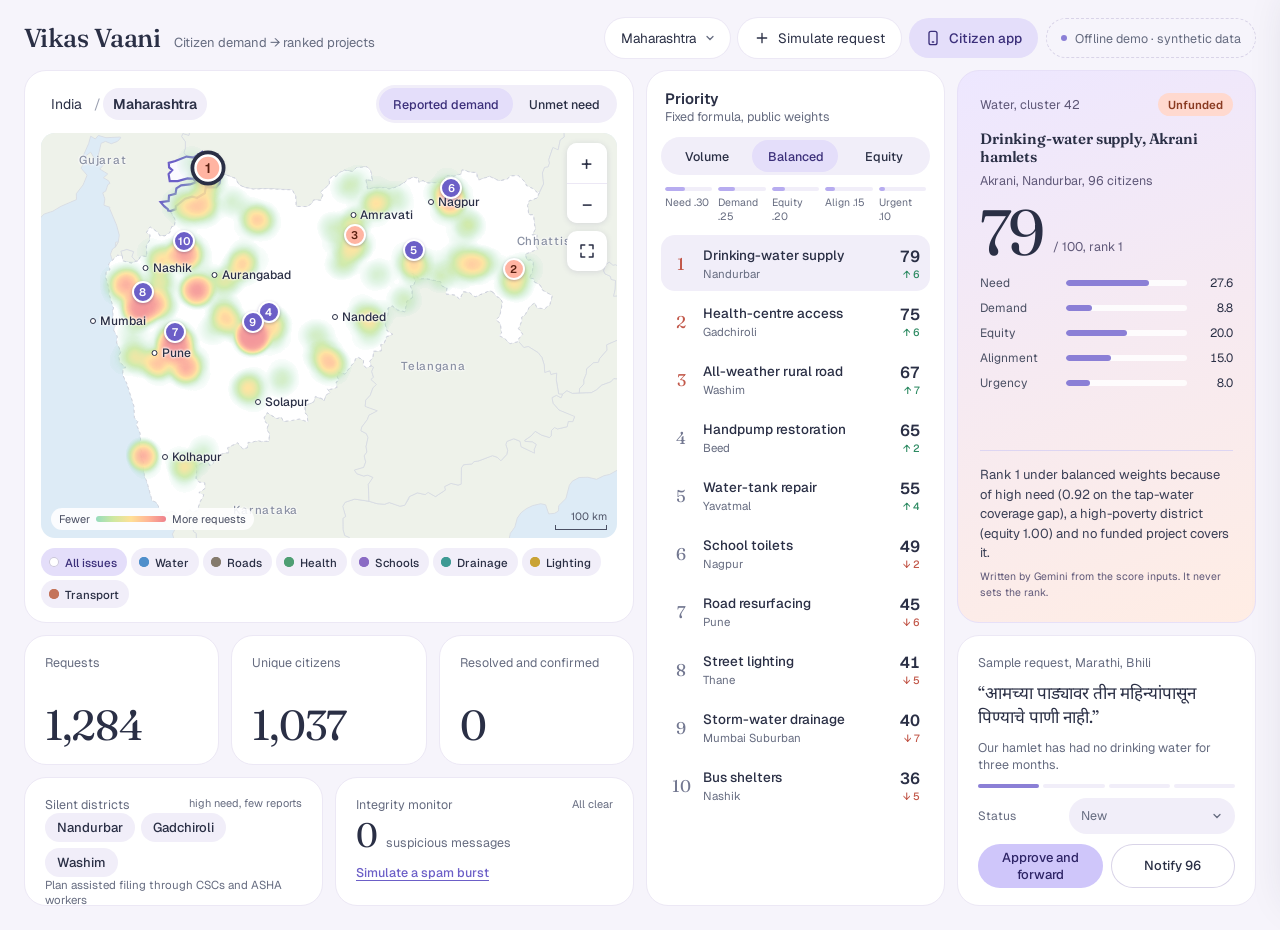
==== frontend/index.html @ caf50ae3 "Serve the dashboard from the API and wire it to live data FastAPI now serves frontend/index.html at " ====
<!doctype html>
<html lang="en">
<head>
<meta charset="utf-8">
<meta name="viewport" content="width=device-width, initial-scale=1, viewport-fit=cover">
<title>Vikas Vaani — prototype</title>
<link rel="preconnect" href="https://fonts.googleapis.com">
<link rel="preconnect" href="https://fonts.gstatic.com" crossorigin>
<link rel="stylesheet" href="https://fonts.googleapis.com/css2?family=Fraunces:opsz,wght@9..144,400;9..144,500;9..144,600&family=Geist:wght@400;500;600&family=Noto+Sans+Devanagari:wght@400;500;600&display=swap">
<style>
:root{
  --bg:#F6F4FB; --tile:#FFFFFF; --inset:#F1EEF9; --line:#ECE8F5; --text:#2A2F45; --muted:#666C80;
  --sel:#E4DEFA; --selText:#3B2F7A; --peri:#8B7FD6; --periDeep:#6C5FC7; --lilac:#CFC6FA;
  --coral:#C2584A; --peach:#FFB4A2; --peachBg:#FFE8DF; --rust:#8A3B22; --mint:#2E8B63;
  --sea:#DDEBF6; --land:#EEF2EA; --sans: Geist, "Noto Sans Devanagari", system-ui, sans-serif; --serif: Fraunces, "Noto Sans Devanagari", Georgia, serif;
  --ease: cubic-bezier(.2,.8,.2,1);
  box-sizing:border-box; padding-top:env(safe-area-inset-top,0px); padding-bottom:env(safe-area-inset-bottom,0px);
}
:root:not([data-theme="light"]){color-scheme:light}
*,*::before,*::after{box-sizing:inherit}
html{scroll-padding-top:env(safe-area-inset-top,0px)}
body{margin:0;background:var(--bg);color:var(--text);font-family:var(--sans);font-size:14px;-webkit-font-smoothing:antialiased}
button,select,input{font:inherit;color:inherit}
button{cursor:pointer}
:focus-visible{outline:2px solid var(--periDeep);outline-offset:2px}
.sr{position:absolute;width:1px;height:1px;overflow:hidden;clip-path:inset(50%);white-space:nowrap}

/* header */
header.top{display:flex;align-items:center;justify-content:space-between;gap:16px;padding:18px 24px 12px;flex-wrap:wrap}
.brand{display:flex;align-items:baseline;gap:14px}
.brand h1{margin:0;font-family:var(--serif);font-weight:500;font-size:26px;letter-spacing:-.02em}
.brand p{margin:0;color:var(--muted);font-size:13px}
.hactions{display:flex;align-items:center;gap:8px;flex-wrap:wrap}
.pill{height:40px;border:0;border-radius:999px;background:var(--tile);padding:0 16px;font-size:13.5px;display:inline-flex;align-items:center;gap:8px;box-shadow:0 0 0 1px var(--line);transition:background .2s,transform .15s}
.pill:hover{background:var(--inset)}
.pill:active{transform:scale(.97)}
.pill.primary{background:var(--sel);color:var(--selText);box-shadow:none;font-weight:500}
.pill.primary:hover{background:var(--lilac)}
.badge{height:40px;display:inline-flex;align-items:center;gap:8px;padding:0 14px;border-radius:999px;border:1px dashed #D9D4E8;color:var(--muted);font-size:12.5px}
.dot{width:6px;height:6px;border-radius:999px;background:var(--peri)}
.count{min-width:18px;height:18px;border-radius:999px;background:var(--coral);color:#fff;font-size:11px;font-weight:600;display:none;align-items:center;justify-content:center;padding:0 5px}
.count.show{display:inline-flex;animation:pop .4s var(--ease)}
select.pill{appearance:none;padding-right:34px;background-image:url("data:image/svg+xml,%3Csvg xmlns='http://www.w3.org/2000/svg' width='12' height='12' viewBox='0 0 24 24' fill='none' stroke='%23666C80' stroke-width='2.5' stroke-linecap='round'%3E%3Cpath d='m6 9 6 6 6-6'/%3E%3C/svg%3E");background-repeat:no-repeat;background-position:right 14px center}

/* grid */
main.grid{display:grid;grid-template-columns:repeat(12,minmax(0,1fr));grid-template-rows:repeat(6,minmax(118px,1fr));gap:12px;padding:0 24px 24px;height:calc(100vh - 72px);min-height:860px}
.tile{background:var(--tile);border-radius:22px;border:1px solid var(--line);padding:18px 20px;display:flex;flex-direction:column;min-width:0;min-height:0;position:relative}
.tile h2{margin:0;font-size:15px;font-weight:600}
.sub{font-size:12.5px;color:var(--muted)}
.t-map{grid-column:1/span 6;grid-row:1/span 4;padding:14px 16px;gap:10px}
.t-rank{grid-column:7/span 3;grid-row:1/span 6;gap:12px;padding:18px 14px}
.t-score{grid-column:10/span 3;grid-row:1/span 4;background:linear-gradient(160deg,#EDE7FF 0%,#FFEDE4 100%);border-color:#E7E0F8;gap:14px;padding:22px}
.t-k1{grid-column:1/span 2;grid-row:5}.t-k2{grid-column:3/span 2;grid-row:5}.t-k3{grid-column:5/span 2;grid-row:5}
.t-silent{grid-column:1/span 3;grid-row:6;justify-content:space-between}
.t-spam{grid-column:4/span 3;grid-row:6;justify-content:space-between;transition:background .5s,border-color .5s}
.t-act{grid-column:10/span 3;grid-row:5/span 2;gap:10px}
.kpi{justify-content:space-between}
.num{font-family:var(--serif);font-size:42px;font-weight:400;letter-spacing:-.02em;line-height:1;font-variant-numeric:tabular-nums}
.bump{animation:bump .6s var(--ease)}
@keyframes bump{0%{transform:none}30%{transform:translateY(-3px);color:var(--periDeep)}100%{transform:none}}

/* segmented */
.seg{display:flex;padding:3px;background:var(--inset);border-radius:999px;gap:2px;position:relative}
.seg button{position:relative;z-index:1;height:32px;padding:0 14px;border:0;border-radius:999px;background:transparent;font-size:12.5px;font-weight:500;color:var(--text);transition:color .25s;flex:1;white-space:nowrap}
.seg button[aria-pressed="true"]{color:var(--selText)}
.seg .thumb{position:absolute;top:3px;bottom:3px;border-radius:999px;background:var(--sel);transition:left .35s var(--ease),width .35s var(--ease);z-index:0}

/* map */
.mhead{display:flex;align-items:center;justify-content:space-between;gap:10px;flex-wrap:wrap}
.crumbs{display:flex;align-items:center;gap:2px}
.crumbs button{height:32px;border:0;border-radius:999px;background:transparent;padding:0 10px;font-size:14px}
.crumbs button[aria-current="page"]{background:var(--inset);font-weight:600}
.crumbs span{color:#9A9FB0}
.map{position:relative;flex:1;min-height:0;border-radius:14px;overflow:hidden;background:var(--sea);touch-action:none;cursor:grab}
.map.dragging{cursor:grabbing}
#svg{position:absolute;inset:0;width:100%;height:100%}
.map canvas{position:absolute;inset:0;width:100%;height:100%;pointer-events:none;transition:opacity .25s}
.base{transition:opacity .45s var(--ease)}
.st{fill:var(--land);stroke:#D6DAE3;stroke-width:.7}
.st.mh{fill:#fff;stroke:var(--periDeep);stroke-width:1.6;cursor:pointer}
.st.mh:hover{fill:#F4F1FE}
.nb{fill:var(--land);stroke:#D6DAE3;stroke-width:.8}
.dt{fill:#fff;stroke:#C9CDD8;stroke-width:.8;stroke-dasharray:3 3;cursor:pointer;transition:fill .2s}
.dt:hover{fill:#F4F1FE}
.dt.on{stroke:var(--periDeep);stroke-width:2.2;stroke-dasharray:none;fill:#FBFAFF}
.lbl{position:absolute;transform:translate(-50%,-50%);pointer-events:none;white-space:nowrap;font-size:12px;font-weight:500;color:var(--text);text-shadow:0 0 3px #fff,0 0 3px #fff,0 0 2px #fff;display:flex;align-items:center;gap:4px;transition:opacity .25s}
.lbl.city::before{content:"";width:6px;height:6px;border-radius:999px;background:#fff;border:1.5px solid var(--text)}
.lbl.state{color:#8A91A3;letter-spacing:.06em;font-size:11.5px}
.lbl.sea{color:#6E93B8;font-style:italic}
.lbl.big{font-weight:600;font-size:14px}
.lbl.dist{color:#7A8094;font-size:11px}
.pin{position:absolute;width:22px;height:22px;margin:-11px 0 0 -11px;border-radius:999px;border:2px solid #fff;background:var(--periDeep);color:#fff;font-size:11px;font-weight:600;padding:0;box-shadow:0 1px 3px rgba(60,50,110,.35);transition:transform .25s var(--ease),box-shadow .25s,background .3s}
.pin.top{background:var(--peach);color:#5A1F10}
.pin.on{transform:scale(1.25);box-shadow:0 0 0 3px var(--text),0 2px 6px rgba(60,50,110,.35)}
.pin:hover{transform:scale(1.15)}
.ctrls{position:absolute;right:10px;top:10px;display:flex;flex-direction:column;gap:8px;z-index:3}
.ctrls .grp{display:flex;flex-direction:column;background:#fff;border-radius:10px;box-shadow:0 1px 6px rgba(60,50,110,.14);overflow:hidden}
.ctrls button{width:40px;height:40px;border:0;background:#fff;display:flex;align-items:center;justify-content:center;font-size:20px;color:var(--text);transition:background .15s}
.ctrls button:hover{background:var(--inset)}
.ctrls .grp button+button{border-top:1px solid var(--line)}
.ctrls .solo{border-radius:10px;box-shadow:0 1px 6px rgba(60,50,110,.14)}
.scale{position:absolute;right:10px;bottom:8px;display:flex;flex-direction:column;align-items:flex-end;gap:2px;font-size:10.5px;color:#4A4F63;pointer-events:none}
.scale i{display:block;height:5px;border:1.5px solid #4A4F63;border-top:0;transition:width .2s}
.legend{position:absolute;left:10px;bottom:8px;display:flex;align-items:center;gap:6px;background:rgba(255,255,255,.88);padding:4px 8px;border-radius:999px;font-size:11px;color:#4A4F63;pointer-events:none}
.legend b{display:block;width:70px;height:6px;border-radius:999px;background:linear-gradient(90deg,#96DCBE,#CEE8A0,#FFE096,#FFB496,#EE808C)}
.tip{position:absolute;pointer-events:none;background:#fff;border-radius:10px;padding:8px 10px;font-size:12px;box-shadow:0 4px 16px rgba(60,50,110,.16);opacity:0;transform:translateY(4px);transition:opacity .15s,transform .15s;z-index:4;max-width:220px}
.tip.show{opacity:1;transform:none}
.tip strong{display:block;font-size:13px}
.ripple{position:absolute;width:16px;height:16px;margin:-8px 0 0 -8px;border-radius:999px;border:2px solid var(--periDeep);pointer-events:none;animation:ripple 1.6s var(--ease) forwards;z-index:2}
@keyframes ripple{0%{transform:scale(.4);opacity:1}100%{transform:scale(5);opacity:0}}
.chips{display:flex;flex-wrap:wrap;gap:4px}
.chip{height:28px;padding:0 10px 0 8px;border:0;border-radius:999px;background:var(--inset);font-size:11.5px;font-weight:500;display:inline-flex;align-items:center;gap:6px;transition:background .2s,color .2s}
.chip i{width:10px;height:10px;border-radius:999px}
.chip[aria-pressed="true"]{background:var(--sel);color:var(--selText)}

/* ranking */
.weights{display:grid;grid-template-columns:repeat(5,minmax(0,1fr));gap:6px;padding:0 4px}
.weights div{display:flex;flex-direction:column;gap:4px;font-size:10.5px;color:var(--muted)}
.weights span{height:4px;border-radius:999px;background:var(--inset);overflow:hidden}
.weights span b{display:block;height:100%;background:#B7ACF0;border-radius:999px;transition:width .5s var(--ease)}
.rlist{display:flex;flex-direction:column;gap:2px;overflow:auto;margin:0 -2px;padding:0 2px;flex:1;min-height:0}
.row{width:100%;min-height:56px;display:flex;align-items:center;gap:12px;padding:8px 10px;border:0;border-radius:14px;background:transparent;text-align:left;transition:background .2s;will-change:transform}
.row:hover{background:#FAF9FE}
.row[aria-pressed="true"]{background:var(--inset)}
.row .rk{width:20px;flex-shrink:0;text-align:center;font-family:var(--serif);font-size:17px;color:#737891;transition:color .3s}
.row .rk.top{color:var(--coral)}
.row .mid{flex:1;min-width:0;display:flex;flex-direction:column;gap:2px}
.row .t{font-size:13.5px;font-weight:500;white-space:nowrap;overflow:hidden;text-overflow:ellipsis}
.row .d{font-size:11.5px;color:var(--muted)}
.row .d em{font-style:normal;color:var(--coral);font-weight:600}
.row .sc{display:flex;flex-direction:column;align-items:flex-end;flex-shrink:0}
.row .sc b{font-size:16px;font-weight:600;font-variant-numeric:tabular-nums}
.row .sc small{font-size:10.5px;font-weight:500;color:var(--muted)}
.row .sc small.up{color:var(--mint)} .row .sc small.down{color:var(--coral)}
.row.flash{animation:flash 1.2s var(--ease)}
@keyframes flash{0%,100%{background:transparent}25%{background:var(--peachBg)}}

/* score */
.stag{font-size:11.5px;font-weight:600;padding:4px 10px;border-radius:999px;transition:background .3s,color .3s}
.stitle{margin:0;font-family:var(--serif);font-size:23px;font-weight:500;line-height:1.2;letter-spacing:-.01em}
.big{font-family:var(--serif);font-size:64px;font-weight:400;line-height:.9;letter-spacing:-.03em;font-variant-numeric:tabular-nums}
.bars{display:flex;flex-direction:column;gap:9px}
.bar{display:grid;grid-template-columns:76px minmax(0,1fr) 36px;gap:10px;align-items:center;font-size:12px}
.bar span{color:#4A4F63}
.bar i{height:6px;border-radius:999px;background:rgba(255,255,255,.85);overflow:hidden;display:block}
.bar i b{display:block;height:100%;background:var(--peri);border-radius:999px;width:0;transition:width .6s var(--ease)}
.bar[hidden]{display:none}
.bar.pen span,.bar.pen em{color:#B5503E}
.bar em{font-style:normal;text-align:right;font-variant-numeric:tabular-nums}
.why{margin-top:auto;border-top:1px solid #DDD5F2;padding-top:14px;display:flex;flex-direction:column;gap:6px;font-size:13px;line-height:1.5;color:#3A3F55}
.why small{font-size:10.5px;color:#5F5878}
.fade{animation:fade .35s var(--ease)}
@keyframes fade{from{opacity:.2;transform:translateY(4px)}to{opacity:1;transform:none}}

/* actions */
.quote{font-family:var(--serif);font-size:17px;line-height:1.4}
.btn{height:44px;border:0;border-radius:999px;font-size:13px;font-weight:500;padding:0 14px;flex:1;display:inline-flex;align-items:center;justify-content:center;gap:6px;transition:background .2s,transform .12s}
.btn:active{transform:scale(.97)}
.btn.main{background:var(--lilac);color:#2E2466}
.btn.main:hover{background:#C2B7F7}
.btn.main[disabled]{background:#E7F3EC;color:var(--mint);cursor:default}
.btn.ghost{background:#fff;box-shadow:inset 0 0 0 1px #D9D4E8}
.btn.ghost:hover{background:var(--inset)}
.row2{display:flex;gap:8px}
.statusrow{display:flex;align-items:center;justify-content:space-between;font-size:12px;color:var(--muted);gap:8px}
.statusrow select{height:36px;border:0;border-radius:999px;background:var(--inset);padding:0 32px 0 12px;font-size:12.5px;appearance:none;background-image:url("data:image/svg+xml,%3Csvg xmlns='http://www.w3.org/2000/svg' width='12' height='12' viewBox='0 0 24 24' fill='none' stroke='%23666C80' stroke-width='2.5' stroke-linecap='round'%3E%3Cpath d='m6 9 6 6 6-6'/%3E%3C/svg%3E");background-repeat:no-repeat;background-position:right 12px center}
.steps{display:flex;gap:4px}
.steps i{flex:1;height:4px;border-radius:999px;background:var(--inset);transition:background .4s}
.steps i.on{background:var(--peri)}

/* silent + spam */
.schips{display:flex;flex-wrap:wrap;gap:6px}
.schips button{border:0;font-size:13px;font-weight:500;padding:6px 12px;border-radius:999px;background:var(--inset);transition:background .2s}
.schips button:hover{background:var(--sel)}
.t-spam.alert{background:var(--peachBg);border-color:#F7D3C6}
.t-spam.alert .sub,.t-spam.alert .spamtxt{color:var(--rust)}
.t-spam .snum{font-family:var(--serif);font-size:34px;line-height:1;font-variant-numeric:tabular-nums}
.t-spam .srow{display:flex;align-items:baseline;gap:8px}
.t-spam.shake{animation:shake .5s}
@keyframes shake{20%{transform:translateX(-4px)}40%{transform:translateX(4px)}60%{transform:translateX(-3px)}80%{transform:translateX(2px)}}
.linkbtn{border:0;background:transparent;padding:6px 0;font-size:12.5px;font-weight:500;color:var(--periDeep);text-decoration:underline;text-underline-offset:3px;align-self:flex-start}
.t-spam.alert .linkbtn{color:var(--rust)}
.meter{height:4px;border-radius:999px;background:var(--inset);overflow:hidden}
.meter b{display:block;height:100%;width:0;background:var(--peach);transition:width .1s linear}

/* toasts */
.toasts{position:fixed;left:24px;bottom:calc(24px + env(safe-area-inset-bottom,0px));display:flex;flex-direction:column;gap:8px;z-index:60;pointer-events:none}
.toast{background:var(--text);color:#fff;border-radius:14px;padding:12px 16px;font-size:13px;max-width:360px;box-shadow:0 8px 24px rgba(42,47,69,.25);display:flex;gap:10px;align-items:flex-start;animation:tin .4s var(--ease)}
.toast.out{animation:tout .3s var(--ease) forwards}
.toast i{width:8px;height:8px;border-radius:999px;margin-top:5px;flex-shrink:0;background:var(--peach)}
@keyframes tin{from{opacity:0;transform:translateY(12px) scale(.98)}to{opacity:1;transform:none}}
@keyframes tout{to{opacity:0;transform:translateY(8px)}}
@keyframes pop{0%{transform:scale(.4)}70%{transform:scale(1.15)}100%{transform:scale(1)}}

/* phone drawer */
.scrim{display:none}
.drawer{position:fixed;top:0;right:0;height:100%;width:430px;max-width:100%;background:var(--bg);box-shadow:-10px 0 40px rgba(42,47,69,.15);transform:translateX(105%);transition:transform .45s var(--ease);z-index:50;display:flex;flex-direction:column;padding:calc(14px + env(safe-area-inset-top,0px)) 20px calc(14px + env(safe-area-inset-bottom,0px))}
.drawer.open{transform:none}
.dhead{display:flex;align-items:center;justify-content:space-between;margin-bottom:12px}
.dhead span{font-size:12.5px;color:var(--muted)}
.close{width:40px;height:40px;border:0;border-radius:999px;background:#fff;box-shadow:0 0 0 1px var(--line);font-size:18px}
.phone{flex:1;min-height:0;border-radius:36px;background:#EFEDE8;border:8px solid #2A2F45;display:flex;flex-direction:column;overflow:hidden;background:var(--bg)}
.phead{height:64px;flex-shrink:0;display:flex;align-items:center;gap:10px;padding:0 14px;background:#fff;border-bottom:1px solid var(--line)}
.avatar{width:38px;height:38px;border-radius:999px;background:var(--sel);color:var(--selText);font-family:var(--serif);font-weight:500;display:flex;align-items:center;justify-content:center}
.phead strong{display:block;font-family:var(--serif);font-weight:500;font-size:17px}
.phead small{font-size:11.5px;color:var(--muted)}
.msgs{flex:1;overflow-y:auto;padding:14px 12px;display:flex;flex-direction:column;gap:10px;scroll-behavior:smooth}
.m{max-width:82%;padding:10px 13px;font-size:14px;line-height:1.5;border-radius:18px;animation:min .35s var(--ease)}
.m.bot{align-self:flex-start;background:#fff;border-bottom-left-radius:6px}
.m.me{align-self:flex-end;background:var(--periDeep);color:#fff;border-bottom-right-radius:6px}
.m.sys{align-self:center;background:transparent;color:var(--muted);font-size:11.5px;text-align:center;max-width:92%;padding:2px 8px}
.m small{display:block;font-size:12px;color:var(--muted);margin-top:4px}
.m.me small{color:#E4DEFA}
.m .kv{display:flex;align-items:center;justify-content:space-between;gap:10px;margin-bottom:6px;font-size:12.5px;font-weight:600}
.m .kv span{font-size:11.5px;padding:2px 8px;border-radius:999px;background:var(--inset);font-weight:600}
.m .hl{font-family:var(--serif);font-size:17px;line-height:1.35}
@keyframes min{from{opacity:0;transform:translateY(8px) scale(.98)}to{opacity:1;transform:none}}
.voice{display:flex;align-items:center;gap:10px;min-width:210px}
.voice .play{width:30px;height:30px;border-radius:999px;background:#fff;display:flex;align-items:center;justify-content:center;flex-shrink:0}
.wave{display:flex;align-items:center;gap:3px;height:24px;flex:1}
.wave i{width:3px;border-radius:2px;background:#fff;transform-origin:center;animation:grow .5s var(--ease) backwards}
@keyframes grow{from{transform:scaleY(.1)}}
.loc{padding:6px;width:230px}
.loc .mapmini{height:76px;border-radius:13px;background:var(--sea);position:relative;overflow:hidden}
.loc .mapmini::before{content:"";position:absolute;left:0;right:0;top:34px;height:5px;background:#fff}
.loc .mapmini::after{content:"";position:absolute;top:0;bottom:0;left:96px;width:5px;background:#fff}
.loc svg{position:absolute;left:104px;top:12px;z-index:1;animation:drop .5s var(--ease)}
@keyframes drop{from{transform:translateY(-14px);opacity:0}}
.loc p{margin:6px 6px 2px;font-size:12.5px;font-weight:500}
.typing{align-self:flex-start;background:#fff;border-radius:18px;border-bottom-left-radius:6px;padding:12px 14px;display:flex;gap:4px}
.typing i{width:6px;height:6px;border-radius:999px;background:#B7ACF0;animation:tdot 1s infinite}
.typing i:nth-child(2){animation-delay:.15s}.typing i:nth-child(3){animation-delay:.3s}
@keyframes tdot{0%,60%,100%{transform:none;opacity:.5}30%{transform:translateY(-4px);opacity:1}}
.qr{display:flex;flex-wrap:wrap;gap:6px;margin-top:8px}
.qr button{height:36px;border:0;border-radius:999px;background:var(--sel);color:var(--selText);font-size:13px;font-weight:500;padding:0 14px}
.qr button:hover{background:var(--lilac)}
.qr button[disabled]{opacity:.45;cursor:default}
.pfoot{flex-shrink:0;display:flex;align-items:center;gap:8px;padding:10px 10px 12px;background:var(--bg)}
.pfoot input{flex:1;min-width:0;height:48px;border:0;border-radius:999px;padding:0 18px;background:#fff;box-shadow:0 0 0 1px var(--line);font-size:14px}
.round{width:48px;height:48px;border-radius:999px;border:0;flex-shrink:0;display:flex;align-items:center;justify-content:center;transition:background .2s,transform .15s}
.round:active{transform:scale(.94)}
.mic{background:var(--periDeep);position:relative}
.mic.rec{background:var(--coral)}
.mic.rec::after{content:"";position:absolute;inset:-6px;border-radius:999px;border:2px solid var(--coral);animation:pulse 1.2s infinite}
@keyframes pulse{0%{transform:scale(.9);opacity:1}100%{transform:scale(1.35);opacity:0}}
.recbar{flex:1;height:48px;border-radius:999px;background:#fff;box-shadow:0 0 0 1px var(--line);display:none;align-items:center;gap:10px;padding:0 16px;font-size:13.5px;color:var(--coral);font-variant-numeric:tabular-nums}
.recbar i{width:8px;height:8px;border-radius:999px;background:var(--coral);animation:blink 1s infinite}
@keyframes blink{50%{opacity:.2}}
.recording .recbar{display:flex}.recording #ptext{display:none}

/* responsive */
@media (max-width:1180px){
  main.grid{grid-template-columns:repeat(6,minmax(0,1fr));grid-template-rows:none;grid-auto-rows:minmax(130px,auto);height:auto;min-height:0}
  .t-map{grid-column:1/-1;grid-row:auto;height:560px}
  .t-rank{grid-column:1/span 3;grid-row:auto;height:720px}
  .t-score{grid-column:4/span 3;grid-row:auto}
  .t-act{grid-column:4/span 3;grid-row:auto}
  .t-k1,.t-k2,.t-k3{grid-column:auto/span 2;grid-row:auto}
  .t-silent,.t-spam{grid-column:auto/span 3;grid-row:auto}
}
@media (max-width:720px){
  header.top{padding:14px 14px 10px}
  main.grid{grid-template-columns:minmax(0,1fr);padding:0 14px 20px}
  .t-map,.t-rank,.t-score,.t-act,.t-k1,.t-k2,.t-k3,.t-silent,.t-spam{grid-column:1/-1}
  .t-map{height:480px}.t-rank{height:auto}
  .rlist{overflow:visible}
  .toasts{left:14px;right:14px}
}
@media (prefers-reduced-motion:reduce){*,*::before,*::after{animation-duration:.01ms!important;animation-iteration-count:1!important;transition-duration:.01ms!important;scroll-behavior:auto!important}}
</style>
</head>
<body>
<header class="top">
  <div class="brand"><h1>Vikas Vaani</h1><p>Citizen demand → ranked projects</p></div>
  <div class="hactions">
    <label class="sr" for="stateSel">State</label>
    <select id="stateSel" class="pill"><option>Maharashtra</option></select>
    <button class="pill" id="simReq" type="button"><svg width="16" height="16" viewBox="0 0 24 24" fill="none" stroke="currentColor" stroke-width="2" stroke-linecap="round" aria-hidden="true"><path d="M12 5v14M5 12h14"/></svg>Simulate request</button>
    <button class="pill primary" id="openPhone" type="button" aria-controls="drawer" aria-expanded="false"><svg width="16" height="16" viewBox="0 0 24 24" fill="none" stroke="currentColor" stroke-width="2" stroke-linecap="round" stroke-linejoin="round" aria-hidden="true"><rect x="6" y="2" width="12" height="20" rx="3"/><path d="M11 18h2"/></svg>Citizen app<span class="count" id="unread">1</span></button>
    <span class="badge" id="dataBadge"><span class="dot"></span>Synthetic demo data</span>
  </div>
</header>

<main class="grid">
  <section class="tile t-map" aria-label="Hotspot map">
    <div class="mhead">
      <nav class="crumbs" id="crumbs" aria-label="Map level"></nav>
      <div class="seg" id="layerSeg" role="group" aria-label="Map layer">
        <span class="thumb"></span>
        <button type="button" data-v="demand">Reported demand</button>
        <button type="button" data-v="need">Unmet need</button>
      </div>
    </div>
    <div class="map" id="map">
      <svg id="svg" aria-label="Map of India and Maharashtra districts" role="img"><g id="gv"><g id="gIndia" class="base"></g><g id="gMH" class="base"></g></g></svg>
      <canvas id="heat" aria-hidden="true"></canvas>
      <div id="labels" aria-hidden="true"></div>
      <div id="pins"></div>
      <div class="ctrls">
        <div class="grp"><button type="button" id="zin" aria-label="Zoom in">+</button><button type="button" id="zout" aria-label="Zoom out">−</button></div>
        <button type="button" class="solo" id="zfit" aria-label="Reset view"><svg width="18" height="18" viewBox="0 0 24 24" fill="none" stroke="currentColor" stroke-width="2" stroke-linecap="round" stroke-linejoin="round" aria-hidden="true"><path d="M4 9V4h5M20 9V4h-5M4 15v5h5M20 15v5h-5"/></svg></button>
      </div>
      <div class="legend"><span>Fewer</span><b></b><span>More requests</span></div>
      <div class="scale"><span id="scaleT">100 km</span><i id="scaleB"></i></div>
      <div class="tip" id="tip" role="status"></div>
    </div>
    <div class="chips" id="chips" role="group" aria-label="Filter by issue"></div>
  </section>

  <section class="tile t-rank" aria-label="Ranked projects">
    <div style="padding:0 4px"><h2>Priority</h2><div class="sub">Fixed formula, public weights</div></div>
    <div class="seg" id="presetSeg" role="group" aria-label="Weighting">
      <span class="thumb"></span>
      <button type="button" data-v="volume">Volume</button>
      <button type="button" data-v="balanced">Balanced</button>
      <button type="button" data-v="equity">Equity</button>
    </div>
    <div class="weights" id="weights"></div>
    <div class="rlist" id="rlist"></div>
  </section>

  <section class="tile t-score" aria-label="Project score" aria-live="polite">
    <div style="display:flex;align-items:center;justify-content:space-between"><span class="sub" id="sMeta" style="color:#5F5878"></span><span class="stag" id="sTag"></span></div>
    <div><h2 class="stitle" id="sTitle"></h2><div class="sub" id="sPlace" style="color:#5F5878;margin-top:6px"></div></div>
    <div style="display:flex;align-items:flex-end;gap:10px"><span class="big" id="sScore">0</span><span class="sub" id="sRank" style="color:#5F5878;padding-bottom:6px"></span></div>
    <div class="bars" id="sBars"></div>
    <div class="why"><div id="sWhy"></div><small>Written by Gemini from the score inputs. It never sets the rank.</small></div>
  </section>

  <div class="tile kpi t-k1"><span class="sub">Requests</span><span class="num" id="kReq">0</span></div>
  <div class="tile kpi t-k2"><span class="sub">Unique citizens</span><span class="num" id="kCit">0</span></div>
  <div class="tile kpi t-k3"><span class="sub">Resolved and confirmed</span><span class="num" id="kRes">0</span></div>

  <div class="tile t-silent">
    <div style="display:flex;justify-content:space-between;gap:8px"><span class="sub">Silent districts</span><span class="sub" style="font-size:11px">high need, few reports</span></div>
    <div class="schips" id="silent"></div>
    <span class="sub" style="font-size:11.5px">Plan assisted filing through CSCs and ASHA workers</span>
  </div>

  <div class="tile t-spam" id="spam" aria-live="polite">
    <div style="display:flex;justify-content:space-between;align-items:center;gap:8px"><span class="sub" id="spamHead">Integrity monitor</span><span class="sub" id="spamState" style="font-size:11px">All clear</span></div>
    <div class="srow"><span class="snum" id="spamNum">0</span><span class="spamtxt sub" id="spamUnit">suspicious messages</span></div>
    <div class="meter" id="spamMeter" hidden><b id="spamBar"></b></div>
    <button type="button" class="linkbtn" id="spamBtn">Simulate a spam burst</button>
  </div>

  <section class="tile t-act" aria-label="Sample request and actions">
    <span class="sub" id="aLang"></span>
    <div class="quote" id="aQuote"></div>
    <div class="sub" id="aEn" style="line-height:1.4"></div>
    <div style="margin-top:auto;display:flex;flex-direction:column;gap:10px">
      <div class="steps" id="aSteps" aria-hidden="true"><i></i><i></i><i></i><i></i></div>
      <div class="statusrow"><label for="aStatus">Status</label>
        <select id="aStatus"><option>New</option><option>Forwarded to district</option><option>In progress</option><option>Completed</option></select></div>
      <div class="row2">
        <button type="button" class="btn main" id="aApprove">Approve and forward</button>
        <button type="button" class="btn ghost" id="aNotify">Notify citizens</button>
      </div>
    </div>
  </section>
</main>

<div class="toasts" id="toasts" aria-live="polite"></div>

<div class="scrim" id="scrim"></div>
<aside class="drawer" id="drawer" aria-label="Citizen app preview" aria-hidden="true">
  <div class="dhead"><span>What the citizen sees on WhatsApp</span><button class="close" id="closePhone" type="button" aria-label="Close citizen app">✕</button></div>
  <div class="phone">
    <div class="phead"><div class="avatar">VV</div><div><strong>Vikas Vaani</strong><small>Civic requests, official service</small></div></div>
    <div class="msgs" id="msgs" aria-live="polite"></div>
    <div class="pfoot" id="pfoot">
      <label class="sr" for="ptext">Type a message</label>
      <input id="ptext" type="text" placeholder="Type, or tap the mic" autocomplete="off">
      <div class="recbar"><i></i><span id="recT">0:00</span><span style="color:var(--muted)">Recording… tap to send</span></div>
      <button class="round" id="psend" type="button" aria-label="Send message" style="background:#fff;box-shadow:0 0 0 1px var(--line);display:none"><svg width="20" height="20" viewBox="0 0 24 24" fill="none" stroke="#6C5FC7" stroke-width="2" stroke-linecap="round" stroke-linejoin="round" aria-hidden="true"><path d="M5 12h14M13 6l6 6-6 6"/></svg></button>
      <button class="round mic" id="pmic" type="button" aria-label="Record voice note"><svg width="22" height="22" viewBox="0 0 24 24" fill="none" stroke="#fff" stroke-width="2" stroke-linecap="round" stroke-linejoin="round" aria-hidden="true"><rect x="9" y="3" width="6" height="11" rx="3"/><path d="M5 11a7 7 0 0 0 14 0M12 18v3"/></svg></button>
    </div>
  </div>
</aside>

<script>
const MAP = {"W":646,"H":440,"prI":[68.10056835390152,37.076943727665736,0.927695147159459,13.724591448468255,136.55563920199918,12.0],"prM":[72.65447351104824,22.03027117353042,0.9465316033882966,64.18716969889792,72.66454937209201,14.0],"india":[{"n":"Mizoram","d":"M444.1 194.0L445.0 192.6L444.6 188.1L447.6 189.0L450.5 184.4L451.1 185.7L453.7 185.8L453.4 189.9L458.6 192.5L458.1 204.2L457.4 205.1L455.2 205.1L454.8 208.1L456.1 215.1L452.8 218.7L449.9 216.9L448.5 218.8L447.3 208.8L445.6 206.1L445.9 201.5L444.1 194.0Z"},{"n":"Tamil Nadu","d":"M240.1 362.7L243.6 360.2L244.3 361.4L247.8 361.7L248.7 359.0L255.3 359.3L256.2 356.9L258.5 356.8L259.4 354.1L255.9 352.8L257.7 351.1L257.5 347.0L259.3 346.9L260.4 344.3L263.3 344.5L267.8 347.5L270.1 345.4L270.5 342.6L274.0 341.1L277.4 342.1L278.2 340.3L280.9 339.9L280.5 337.8L285.4 339.2L288.5 335.1L290.7 335.7L291.5 334.7L292.5 338.7L289.8 350.5L286.0 356.8L284.2 357.7L285.6 358.3L285.0 361.4L286.2 370.1L284.6 370.8L286.1 372.3L286.3 379.7L280.3 379.3L278.7 380.5L278.5 382.9L274.1 390.9L276.2 393.2L279.6 393.1L279.2 394.0L273.7 393.8L267.5 396.1L264.8 398.9L264.4 404.2L260.0 408.8L255.5 409.8L251.1 407.1L253.3 403.2L252.0 400.9L253.1 399.0L251.8 397.2L255.0 390.2L252.0 388.9L253.5 380.4L252.1 378.7L249.6 380.6L248.5 380.1L247.5 377.8L248.7 372.9L245.5 370.7L246.7 368.8L246.1 366.8L242.8 367.1L244.1 365.0L240.1 362.7Z"},{"n":"Madhya Pradesh","d":"M213.5 219.6L212.5 214.0L214.1 214.5L214.4 213.1L213.2 213.2L212.4 211.4L213.6 211.7L215.0 210.1L216.5 210.2L217.6 207.7L215.7 204.4L220.8 202.3L218.4 200.8L219.0 199.4L223.4 196.0L224.0 190.9L223.1 188.5L221.3 188.2L222.5 185.6L220.5 184.8L221.9 181.4L223.0 182.7L224.3 181.9L222.2 179.1L224.9 179.9L226.8 177.2L228.9 177.5L226.9 181.2L232.2 182.1L234.4 181.0L236.1 184.0L235.9 185.4L233.7 186.0L234.8 188.1L234.0 189.5L235.1 190.7L233.3 191.9L231.1 191.2L230.3 192.5L233.1 194.9L236.4 192.9L238.7 190.2L238.6 188.8L245.3 187.8L247.3 189.8L248.3 189.7L248.8 188.6L247.5 184.2L249.6 185.1L250.7 183.8L250.3 181.7L247.4 180.4L249.1 179.5L248.3 177.2L253.9 176.6L255.1 174.7L253.9 171.8L252.7 173.4L245.7 173.0L243.7 170.5L244.1 166.2L255.4 158.5L260.3 156.5L261.4 155.0L263.7 154.7L264.0 153.1L267.2 152.1L275.4 154.8L277.1 159.4L272.4 167.8L272.9 169.2L268.4 169.9L266.9 171.8L268.3 176.1L264.8 179.5L267.5 187.8L269.0 186.1L272.9 189.0L275.0 186.7L273.9 182.7L272.2 183.2L272.4 179.7L270.6 178.3L269.1 174.0L271.0 172.5L272.3 172.8L271.9 171.5L273.9 170.7L274.6 171.0L273.9 172.5L274.8 173.0L273.8 175.5L276.1 174.7L277.0 176.2L278.5 176.2L279.4 175.7L278.9 173.3L279.8 173.2L280.9 174.3L280.6 176.3L281.6 176.6L282.6 175.4L285.9 176.3L288.5 173.1L292.1 172.4L292.0 173.8L293.5 175.4L291.6 177.4L293.2 176.8L294.1 177.9L298.8 175.2L299.0 178.6L302.4 179.1L304.3 175.5L307.7 175.2L312.2 177.9L312.8 179.9L316.3 180.6L317.3 183.1L322.1 181.9L323.7 183.6L322.6 186.1L323.3 186.4L323.0 189.2L322.1 189.8L323.9 192.0L321.6 193.7L319.9 194.4L312.6 193.2L311.1 194.1L309.3 192.6L308.5 193.0L309.7 195.3L308.6 196.1L308.6 198.1L312.5 197.9L313.3 199.5L314.8 199.7L316.1 200.9L315.1 203.8L312.8 204.1L312.9 205.4L310.7 207.0L310.9 208.4L308.7 211.5L302.2 212.9L302.3 214.9L300.8 218.1L299.6 217.6L298.5 222.2L297.2 223.5L297.5 226.2L296.0 228.2L291.5 224.2L287.0 225.5L284.7 224.4L282.2 225.2L281.6 223.4L278.4 222.8L278.2 223.8L274.3 224.5L274.1 225.8L268.1 225.8L267.0 224.6L261.1 227.4L256.1 227.5L255.7 225.1L257.2 225.2L255.9 222.1L248.0 224.3L245.1 228.0L245.1 230.1L243.4 230.0L242.0 231.6L239.3 231.6L238.3 227.6L227.1 227.0L225.0 224.8L219.1 223.5L217.2 218.6L213.5 219.6Z"},{"n":"Maharashtra","d":"M194.5 248.6L195.2 245.4L197.3 243.3L200.7 245.2L204.2 243.5L204.9 238.4L204.1 237.8L205.0 236.5L207.3 238.6L209.6 237.8L210.9 234.8L207.4 230.5L209.3 230.3L209.4 228.9L212.3 226.5L215.7 225.7L213.8 224.9L209.6 225.5L210.1 222.9L209.3 221.1L217.2 218.5L219.1 223.5L225.1 224.9L227.1 227.0L238.3 227.5L239.4 231.6L242.0 231.6L243.4 230.0L245.0 230.1L245.0 228.1L247.1 226.3L247.1 225.0L253.4 222.2L256.0 222.1L256.8 223.0L257.2 225.4L255.7 225.2L256.2 227.5L261.2 227.4L267.0 224.6L268.2 225.8L274.0 225.8L274.3 224.5L278.1 223.8L278.3 222.8L281.6 223.4L282.2 225.2L284.7 224.4L287.0 225.4L291.5 224.2L293.5 226.6L296.5 228.1L293.7 231.3L294.0 233.5L295.0 233.5L294.8 238.3L295.9 238.3L296.0 241.8L293.1 243.1L295.0 245.0L294.1 248.7L299.5 253.0L297.6 256.2L295.9 255.8L295.4 254.7L294.2 255.5L291.5 260.8L292.5 262.2L291.6 263.9L289.6 264.5L287.0 262.5L287.3 259.7L286.3 258.7L287.8 254.6L285.6 252.1L281.3 253.2L278.6 252.0L277.8 253.8L274.5 252.5L274.7 251.1L273.3 249.6L268.1 248.9L266.7 247.7L266.5 253.5L265.3 254.3L264.8 256.8L261.9 255.4L260.9 255.9L260.0 259.1L260.6 261.3L261.9 262.2L259.2 264.7L259.3 266.2L257.5 266.3L256.9 269.8L255.8 270.2L253.9 267.8L250.7 271.8L249.2 271.3L248.8 275.0L246.9 275.5L245.9 278.2L243.8 277.2L243.4 278.5L241.4 279.4L242.0 283.2L236.3 283.1L235.8 282.1L232.5 281.1L231.7 282.3L232.7 283.8L232.9 287.8L228.0 288.2L226.7 289.7L225.5 288.2L223.2 289.4L223.4 290.7L220.5 291.5L219.7 293.3L218.9 293.7L218.5 292.6L215.7 293.6L215.7 296.8L217.8 297.8L217.8 299.2L216.5 300.1L217.6 300.7L216.1 304.5L214.3 304.3L211.6 306.6L210.9 304.8L207.7 305.0L205.4 302.1L203.6 296.3L202.6 286.0L198.6 272.1L199.2 270.1L197.8 269.0L198.1 266.4L196.4 261.4L196.9 259.4L194.5 248.6Z"},{"n":"Chhattisgarh","d":"M291.5 260.9L294.2 255.5L295.4 254.6L295.9 255.8L297.7 256.1L299.4 253.0L294.0 248.8L295.0 245.0L293.6 244.5L293.1 243.0L296.0 241.7L295.9 238.4L294.7 238.4L295.4 237.1L295.0 233.6L294.0 233.6L294.0 230.2L295.9 229.5L297.4 226.1L297.2 223.6L298.5 222.1L299.6 217.4L300.9 218.0L302.2 212.9L308.7 211.5L310.9 208.4L310.7 206.9L312.9 205.5L312.8 204.1L315.1 203.7L316.0 201.0L312.4 197.9L308.6 198.2L308.6 196.1L309.6 195.3L308.5 193.1L309.3 192.5L311.1 194.1L312.5 193.2L319.9 194.4L323.9 192.0L327.4 193.2L330.5 190.1L331.8 190.3L333.5 193.3L335.2 193.9L336.1 196.8L338.2 197.4L339.2 196.5L338.6 199.8L339.9 200.6L339.8 203.6L341.3 205.5L344.0 206.2L342.0 209.4L339.1 211.0L339.1 213.8L334.2 216.2L333.1 218.3L333.8 221.3L332.5 223.8L331.1 224.2L331.3 227.9L329.7 227.5L328.7 230.7L321.8 230.5L319.4 235.0L317.9 234.5L317.8 238.7L319.1 240.4L318.6 245.5L322.7 246.5L322.4 248.7L321.1 249.5L319.2 247.6L317.9 248.6L316.9 246.7L312.9 245.0L311.9 245.7L311.9 247.7L314.4 249.2L313.9 253.0L315.9 254.2L315.6 257.3L316.7 261.2L314.7 263.7L312.3 264.8L310.3 269.0L307.6 270.5L305.8 276.3L302.9 275.8L301.0 276.6L300.5 271.6L297.7 271.5L296.2 266.7L291.6 263.9L292.5 262.2L291.5 260.9Z"},{"n":"Gujarat","d":"M136.6 195.9L139.6 191.9L144.8 191.8L145.0 187.4L146.1 188.2L147.3 187.3L148.1 188.4L155.6 187.5L157.3 189.1L161.0 189.1L162.1 187.4L168.0 185.7L168.1 188.0L171.0 188.5L174.1 186.5L174.7 185.6L173.5 185.4L173.3 183.3L174.9 182.2L177.1 183.0L186.9 181.7L188.3 182.9L190.6 182.8L192.3 185.5L193.1 184.3L194.9 185.1L195.5 186.4L198.4 186.5L200.0 184.6L200.9 186.6L199.8 188.9L202.0 191.4L204.1 190.9L203.6 194.0L205.6 196.8L207.3 196.7L207.0 199.0L213.4 201.5L213.3 202.7L214.8 202.7L216.6 206.6L217.5 206.5L216.5 210.2L212.5 211.6L213.2 213.1L214.4 212.9L214.1 214.5L212.4 214.8L213.5 219.6L209.3 221.2L210.2 222.8L209.6 225.5L213.8 224.8L215.8 225.8L212.2 226.5L209.4 229.0L209.3 230.3L207.6 230.5L210.9 234.8L210.6 236.4L208.4 238.6L204.9 236.6L204.2 243.6L201.6 244.7L200.7 243.6L201.0 242.4L199.5 241.9L196.1 244.6L195.6 243.0L197.7 238.5L195.5 231.8L194.1 231.3L193.8 228.3L195.5 226.0L194.0 224.7L195.0 223.8L193.1 222.6L194.1 221.5L192.7 219.7L193.4 216.4L195.8 216.5L198.1 215.0L191.0 214.7L188.8 220.4L188.7 222.4L190.1 224.1L187.6 229.9L179.0 234.5L171.3 236.9L166.4 234.7L161.9 231.1L147.2 214.7L148.1 212.9L150.1 214.2L150.4 215.9L162.3 211.3L169.8 202.7L164.7 202.3L161.8 206.3L156.3 208.0L153.3 207.8L149.7 206.9L143.3 202.9L142.2 200.3L136.6 195.9Z"},{"n":"Odisha","d":"M305.8 276.3L307.5 270.5L310.3 268.9L312.3 264.8L315.5 263.0L316.6 261.1L315.6 257.3L315.9 254.3L313.9 253.1L314.3 249.3L311.9 247.7L311.9 245.7L312.8 244.9L316.9 246.7L317.9 248.6L319.2 247.6L321.1 249.4L322.4 248.7L322.6 246.5L318.6 245.6L319.1 240.4L317.8 238.7L317.8 234.4L319.4 235.0L321.7 230.5L328.7 230.7L329.7 227.5L331.3 227.8L330.6 225.8L331.1 224.1L332.4 223.8L333.8 221.3L333.1 218.3L334.3 216.1L339.1 213.8L339.1 211.7L342.7 214.2L352.6 212.2L352.2 217.3L354.7 218.7L356.8 216.7L363.1 219.2L364.8 216.4L364.0 212.3L365.3 211.3L376.7 217.8L377.6 218.4L377.3 220.2L378.4 220.7L380.3 219.4L380.8 221.6L382.8 222.1L383.4 224.2L379.1 225.7L375.4 229.7L376.7 235.7L377.9 236.6L374.5 239.0L374.3 241.8L369.2 246.6L356.2 252.0L348.7 259.0L345.5 259.5L343.1 263.0L337.6 262.6L336.4 260.0L335.9 261.3L334.7 258.7L332.4 259.6L332.1 260.7L330.7 259.9L331.5 261.8L328.0 263.1L326.3 265.4L327.2 268.3L325.9 268.9L323.8 267.7L323.4 269.1L321.0 270.0L321.2 268.8L319.6 266.6L318.2 268.0L317.6 273.2L316.7 273.9L314.0 272.9L308.7 276.2L305.8 276.3Z"},{"n":"Andhra Pradesh","d":"M246.8 315.2L247.3 313.7L249.7 314.8L251.3 314.5L251.8 313.1L251.8 311.0L250.3 309.0L250.8 302.5L253.0 301.8L263.7 303.4L267.8 300.2L272.1 301.1L274.3 299.6L274.1 298.8L278.0 298.2L278.6 293.5L285.4 291.3L287.5 292.5L288.8 291.0L288.8 287.9L290.4 287.3L295.2 290.6L295.7 288.6L292.7 287.9L295.4 285.5L298.8 287.0L300.0 284.5L303.0 284.4L304.7 281.9L301.1 280.4L299.3 277.5L301.5 277.4L302.9 275.8L308.7 276.2L313.9 272.9L316.8 273.9L317.6 273.2L318.1 268.0L319.7 266.6L321.1 269.9L323.4 269.1L323.8 267.6L325.8 268.9L327.1 268.4L326.3 265.5L328.0 263.0L328.9 263.5L331.4 261.9L330.7 259.8L332.1 260.6L334.7 258.7L337.6 262.6L340.2 263.4L343.1 263.0L345.5 259.4L348.7 259.1L340.6 269.5L334.7 272.7L328.3 279.9L317.6 286.8L316.7 288.5L318.1 289.5L317.5 293.6L309.9 297.0L305.8 296.6L304.2 297.4L302.7 301.6L300.0 305.2L298.6 305.3L297.9 303.1L296.7 302.9L292.1 305.1L289.6 310.0L288.6 314.9L290.6 320.7L289.7 325.6L291.5 334.7L290.8 335.7L288.5 335.2L285.4 339.2L280.6 337.9L280.9 339.9L278.3 340.4L277.4 342.2L274.0 341.1L272.2 341.7L270.5 342.6L270.1 345.4L267.8 347.6L266.4 347.0L265.8 344.4L268.6 342.8L270.0 338.8L267.2 337.5L267.6 334.4L265.1 334.6L264.1 330.7L262.6 330.5L262.2 329.3L255.7 333.1L255.3 330.9L252.2 330.5L250.7 332.2L248.5 326.4L249.9 326.0L250.3 327.9L254.0 328.3L255.0 329.9L254.9 326.3L256.2 326.5L256.0 324.8L251.7 324.1L251.4 325.6L249.9 325.5L248.4 323.9L248.6 322.0L246.9 320.5L248.2 315.5L246.8 315.2Z"},{"n":"Karnataka","d":"M212.8 316.4L215.4 314.5L215.0 311.7L215.8 311.0L214.7 305.9L213.2 306.1L213.2 305.1L216.1 304.5L217.5 300.8L216.4 300.2L217.8 299.2L217.7 297.9L215.7 296.8L215.7 293.7L218.6 292.5L219.7 293.3L220.5 291.5L223.3 290.6L223.2 289.4L225.5 288.2L226.8 289.7L228.0 288.2L232.8 287.8L232.7 283.8L231.7 282.3L232.5 281.0L235.8 282.0L236.3 283.1L241.9 283.1L241.4 279.4L243.4 278.5L243.8 277.1L245.9 278.0L247.1 276.2L246.6 275.2L248.8 274.9L249.2 271.2L250.7 271.7L253.2 268.0L255.1 268.4L255.8 270.2L257.5 270.0L256.9 273.1L258.2 274.2L255.5 279.4L258.6 280.5L256.4 281.6L254.7 284.5L256.2 287.0L255.6 292.8L255.2 294.2L253.0 294.8L257.4 296.6L256.2 298.2L256.4 302.3L253.0 301.8L250.2 303.5L250.9 305.9L250.3 309.0L251.8 311.0L251.9 313.1L251.3 314.5L249.7 314.8L247.3 313.8L246.9 315.1L248.2 315.4L246.9 320.5L248.6 322.0L248.4 323.9L249.9 325.5L251.3 325.6L251.6 324.1L256.0 324.7L256.3 326.6L254.9 326.5L254.9 330.0L253.9 328.3L252.1 328.5L250.2 327.9L249.9 326.1L248.6 326.4L250.6 332.2L252.2 330.5L255.4 330.9L255.9 333.0L262.2 329.3L262.6 330.5L264.1 330.6L265.2 334.6L267.7 334.4L267.3 337.5L270.1 338.7L268.5 342.8L265.8 344.4L265.5 345.7L261.6 344.0L260.4 344.3L259.3 346.9L257.5 347.1L257.7 351.1L255.9 352.9L259.4 354.0L258.5 356.8L256.2 357.0L255.3 359.4L248.7 359.0L247.9 361.7L244.3 361.4L238.6 358.1L238.5 356.5L235.5 356.8L231.7 354.0L229.7 352.2L229.6 349.3L222.7 345.8L219.1 329.8L215.0 318.9L213.2 317.9L212.8 316.4Z"},{"n":"Goa","d":"M207.7 305.0L210.9 304.8L211.6 306.6L214.7 305.8L215.8 311.1L215.1 311.7L215.4 314.4L214.2 316.0L212.8 316.4L211.4 314.2L210.2 310.1L210.8 309.1L208.7 308.2L207.7 305.0Z"},{"n":"Kerala","d":"M222.7 345.8L229.7 349.3L229.7 352.1L235.5 356.8L238.6 356.5L238.6 358.1L242.4 359.5L241.9 361.6L240.3 362.7L244.1 365.0L243.0 367.1L246.1 366.6L246.7 368.8L245.6 370.7L248.7 372.9L247.8 379.0L249.6 380.6L252.2 378.7L253.5 380.4L252.0 388.9L255.0 390.1L251.8 397.2L253.1 399.0L252.1 400.9L253.3 403.1L251.1 407.1L244.1 398.7L233.3 364.1L231.5 360.3L227.0 356.1L222.7 345.8Z"},{"n":"Telangana","d":"M252.9 294.8L255.1 294.2L255.6 292.8L256.2 286.9L254.7 284.5L256.4 281.6L258.4 280.6L255.5 279.5L258.2 274.3L256.8 273.1L257.5 270.1L256.5 268.7L257.5 266.3L259.2 266.2L259.2 264.7L261.8 262.3L260.0 259.1L260.9 255.9L261.9 255.4L264.8 256.8L265.3 254.2L266.5 253.5L266.1 250.6L267.2 249.4L266.5 247.6L268.1 248.9L273.3 249.6L274.8 251.1L274.6 252.5L277.7 253.7L278.6 252.0L281.4 253.2L284.8 251.7L287.4 253.6L287.2 257.9L286.3 258.7L287.3 259.6L287.1 262.5L289.6 264.5L291.6 263.9L296.2 266.6L297.7 271.4L300.5 271.5L301.0 276.5L301.9 276.6L301.5 277.5L299.4 277.4L299.7 278.8L304.7 281.9L303.0 284.4L300.0 284.6L298.8 287.0L295.5 285.5L293.0 287.7L295.7 288.7L295.3 290.7L292.2 289.2L291.9 287.9L288.8 287.9L288.8 291.1L287.4 292.5L285.4 291.3L278.6 293.5L278.1 298.2L275.7 298.0L272.0 301.2L267.8 300.3L265.9 301.2L264.8 303.2L256.4 302.3L256.2 298.2L257.3 296.6L252.9 294.8Z"},{"n":"West Bengal","d":"M362.2 201.5L363.0 198.6L365.5 197.4L368.4 199.5L370.6 196.5L374.6 195.6L374.7 193.8L380.2 193.4L380.9 192.8L380.2 191.1L382.8 191.7L387.4 186.3L387.3 183.5L388.5 183.6L388.7 181.7L387.9 181.2L389.4 178.8L386.2 174.2L387.6 174.3L387.0 172.0L388.2 170.9L390.7 170.8L390.5 168.2L387.7 164.9L388.0 163.5L393.5 159.4L391.3 156.5L392.3 153.4L389.8 148.8L390.4 147.3L391.9 148.8L395.3 149.3L397.5 147.7L400.9 148.8L401.0 150.6L404.3 153.0L407.4 152.3L413.5 154.5L413.4 158.8L411.9 161.7L410.7 161.0L410.9 163.2L409.5 163.9L407.1 163.9L404.6 162.1L403.8 158.6L402.4 157.9L401.7 160.1L399.6 159.5L394.9 155.5L394.2 157.2L396.1 157.7L396.5 159.0L392.2 162.0L391.1 165.0L391.7 166.8L393.3 167.0L398.1 171.2L400.3 170.6L400.6 172.8L402.5 174.0L401.5 175.3L395.6 175.0L394.9 178.2L393.5 179.3L392.8 178.3L391.8 178.9L390.3 182.0L391.6 184.5L399.4 188.0L399.2 192.7L397.7 193.4L397.1 195.4L399.6 199.1L399.0 201.9L401.9 202.4L400.9 205.6L402.3 207.3L401.6 208.5L403.5 219.6L401.3 219.9L402.0 222.1L399.5 218.8L396.7 220.9L395.5 220.1L393.4 222.6L393.2 225.0L391.8 219.5L392.7 217.5L390.9 215.3L390.1 216.1L392.3 217.5L389.4 221.2L387.2 223.1L383.4 224.2L382.8 222.1L380.8 221.6L380.2 219.5L378.5 220.8L377.2 220.1L377.5 218.4L373.7 216.0L375.2 213.5L374.2 213.1L374.2 211.1L372.8 211.0L369.8 208.1L370.6 205.3L367.5 205.2L362.2 201.5Z"},{"n":"Dadra and Nagar Haveli and Daman and Diu","d":"M198.1 242.3L201.1 242.4L200.7 243.6L201.6 244.7L198.5 244.6L198.1 242.3Z"},{"n":"Puducherry","d":""},{"n":"Lakshadweep","d":""},{"n":"Arunachal Pradesh","d":"M435.2 141.6L436.1 139.3L438.6 139.2L439.4 140.4L444.1 138.5L444.8 139.6L448.0 139.0L450.2 137.0L449.6 134.8L456.3 131.9L455.9 130.6L457.9 127.8L465.8 126.8L470.0 120.8L475.0 118.4L477.4 120.3L484.8 122.4L485.9 119.9L492.9 116.5L494.9 119.6L496.8 119.4L493.8 122.2L494.9 123.6L497.3 122.4L499.5 125.7L496.1 129.5L495.9 131.2L500.2 130.3L501.7 131.6L504.4 132.3L505.6 131.6L509.2 133.6L509.3 137.8L507.7 138.0L502.9 141.9L503.3 144.1L506.6 148.4L505.3 149.0L502.7 147.7L501.9 145.5L495.7 146.3L492.1 147.8L488.5 151.7L485.4 152.8L482.9 155.1L482.0 154.7L481.5 149.8L484.7 148.5L485.8 146.7L490.0 146.6L491.9 145.3L489.0 141.8L488.9 140.2L491.2 137.1L486.8 137.2L472.2 142.7L469.3 141.7L469.7 143.2L463.9 148.2L464.1 149.4L459.6 151.2L453.9 151.5L449.5 149.9L442.3 151.8L441.3 149.4L441.1 143.7L436.5 143.7L435.2 141.6Z"},{"n":"Assam","d":"M411.6 161.0L413.4 158.7L413.6 153.9L417.8 153.4L418.3 152.2L420.7 151.6L424.5 153.5L432.4 153.3L433.3 152.5L437.1 152.9L439.5 151.4L441.6 152.4L449.4 149.9L453.9 151.5L462.0 150.7L469.6 143.2L469.3 141.6L472.2 142.7L486.8 137.2L491.4 137.1L488.9 140.2L489.0 141.7L492.0 145.2L490.0 146.6L485.3 147.0L484.8 148.5L478.8 151.5L478.0 151.0L475.7 153.7L471.5 155.6L470.3 157.7L469.8 156.5L466.3 161.7L466.0 165.2L463.5 166.1L463.3 164.6L457.9 170.2L459.4 171.8L459.6 173.5L455.8 180.5L455.0 180.4L453.7 185.8L451.0 185.7L450.5 184.7L447.6 189.0L446.4 189.4L446.2 188.1L443.6 187.5L444.6 181.3L443.8 179.1L447.3 179.4L446.3 177.3L450.9 173.9L448.1 171.4L449.0 170.1L446.5 167.9L442.8 168.5L442.9 164.4L444.1 163.1L439.2 163.5L438.6 162.5L437.3 164.5L435.5 163.6L433.8 166.2L432.4 166.2L430.9 167.8L430.0 166.1L428.2 166.4L427.4 164.7L416.9 164.6L414.2 167.7L415.6 169.4L413.5 171.4L413.9 164.7L411.6 161.0Z"},{"n":"Nagaland","d":"M457.8 170.3L463.5 164.5L463.6 166.1L466.0 165.2L466.3 161.7L469.9 156.3L470.4 157.6L471.4 155.6L475.7 153.7L478.1 151.0L478.9 151.5L481.5 149.8L482.0 154.7L479.9 157.9L480.5 162.5L481.4 163.0L479.2 165.5L479.6 167.6L476.6 171.0L474.9 171.6L472.6 169.5L470.4 170.8L463.5 170.3L463.8 171.4L461.3 175.0L460.0 174.4L459.4 171.8L457.8 170.3Z"},{"n":"Meghalaya","d":"M413.3 173.7L413.8 170.2L415.5 169.4L414.1 167.8L416.9 164.6L427.5 164.7L428.3 166.4L430.0 166.1L431.0 167.7L433.8 166.2L435.5 163.6L437.3 164.4L438.6 162.4L439.2 163.5L444.3 163.1L443.0 164.4L442.8 168.4L446.5 167.9L448.2 170.2L449.3 169.9L448.2 171.4L450.9 173.9L446.3 177.3L441.9 175.2L434.4 175.9L432.6 174.6L421.1 175.8L413.3 173.7Z"},{"n":"Manipur","d":"M453.3 189.9L455.0 180.3L455.9 180.4L458.4 174.5L459.6 173.5L461.3 175.0L463.8 171.4L463.3 170.4L470.4 170.9L472.5 169.5L474.9 171.6L473.7 174.8L475.8 177.2L474.3 181.1L471.1 184.7L468.3 193.6L463.0 191.4L460.0 192.3L458.4 190.3L456.8 191.2L453.3 189.9Z"},{"n":"Tripura","d":"M430.1 195.0L431.0 195.1L431.9 191.5L436.1 190.1L436.5 188.9L437.6 189.4L437.6 188.1L439.9 189.8L439.9 186.8L443.6 184.5L443.7 187.5L445.1 189.0L444.2 195.2L442.4 195.2L441.6 196.4L440.1 195.9L440.5 198.6L440.1 199.3L438.5 198.6L438.4 204.3L437.3 205.4L435.5 205.7L433.9 201.7L432.2 201.4L430.1 195.0Z"},{"n":"Andaman and Nicobar Islands","d":"M463.8 428.0L462.2 422.2L464.6 422.0L464.8 427.6L463.8 428.0ZM447.7 357.4L448.5 358.0L449.3 353.2L450.5 353.7L450.8 355.5L449.9 356.5L450.9 357.7L449.3 363.0L447.7 357.4ZM450.6 353.7L451.0 351.9L449.7 351.7L450.1 344.7L451.0 344.3L451.6 337.1L453.4 334.6L454.1 335.2L454.0 341.3L452.4 341.8L451.8 343.7L452.6 344.0L453.3 348.7L451.7 354.0L450.6 353.7ZM445.7 372.9L447.5 371.3L448.4 374.3L447.6 376.5L446.4 376.1L445.7 372.9Z"},{"n":"Uttar Pradesh","d":"M251.2 114.2L252.8 110.0L257.3 104.9L257.2 103.6L258.2 103.6L262.1 105.8L259.0 110.7L260.3 113.5L261.7 113.1L262.9 114.8L266.9 111.9L269.1 112.9L270.5 115.2L274.4 116.8L272.4 119.2L274.4 121.2L275.8 120.5L282.8 125.0L285.8 124.4L287.5 126.6L288.9 125.1L292.1 127.9L295.1 127.1L296.6 127.8L303.5 131.7L304.9 133.9L312.0 138.5L314.4 137.6L319.2 141.0L322.5 140.6L323.0 143.6L328.7 144.1L330.0 145.7L331.3 143.7L336.8 145.2L338.9 147.9L339.8 151.8L344.3 155.4L340.5 155.4L337.9 157.2L341.0 158.9L341.2 160.4L339.7 162.7L346.9 166.9L346.6 167.7L346.1 168.4L343.3 167.6L343.1 168.6L340.7 167.8L337.0 171.8L330.7 175.2L331.3 180.7L332.5 181.4L332.9 183.9L331.4 184.7L330.5 190.1L327.4 193.2L325.6 193.2L322.0 189.7L323.0 189.1L323.4 182.7L322.0 181.9L317.3 183.2L316.3 180.6L312.8 179.9L312.1 177.9L309.3 176.9L308.7 175.5L304.4 175.5L302.3 179.1L299.0 178.7L298.8 175.3L294.1 178.1L293.2 176.9L291.4 177.4L293.5 175.3L292.0 173.8L292.0 172.4L290.9 172.3L288.5 173.1L286.0 176.4L282.6 175.4L281.6 176.7L280.5 176.3L280.8 174.3L279.8 173.2L278.7 174.0L279.4 175.7L277.0 176.2L276.1 174.7L273.8 175.6L274.8 173.1L273.8 172.5L274.5 171.1L273.9 170.7L272.0 171.5L272.5 172.9L271.0 172.5L269.2 174.0L270.7 178.4L272.4 179.7L272.2 183.1L273.8 182.7L275.0 186.7L272.9 189.0L269.1 186.1L267.5 187.9L266.0 185.3L266.1 182.4L264.8 179.5L268.2 176.0L266.9 171.8L268.3 169.9L272.8 169.2L272.3 167.9L275.5 162.9L275.3 161.3L277.1 159.4L277.0 158.0L275.2 156.1L275.3 154.8L267.1 152.1L265.4 152.6L266.0 151.4L264.6 151.0L262.4 151.8L259.6 151.2L255.7 153.8L254.9 152.6L258.2 150.7L256.9 148.8L258.2 147.9L254.2 143.1L253.5 139.3L256.6 137.5L256.3 131.5L253.6 128.8L254.2 128.1L252.5 125.7L251.2 114.2Z"},{"n":"Rajasthan","d":"M154.2 153.0L155.5 147.8L161.1 142.6L162.4 139.2L165.5 136.4L168.2 136.4L170.4 140.4L172.3 140.6L184.8 137.2L185.3 134.9L188.8 131.2L191.3 125.8L198.2 122.4L202.5 115.0L204.0 109.9L209.2 108.2L211.3 106.5L210.4 109.5L218.4 109.9L218.8 110.9L217.8 112.5L219.5 112.5L219.4 117.8L222.5 117.3L225.5 119.7L229.6 119.3L229.4 121.9L231.1 123.2L230.5 123.9L231.6 128.1L237.8 133.5L236.8 138.6L239.9 138.9L239.2 136.6L240.4 135.7L241.2 136.2L241.1 134.1L244.1 136.9L248.0 133.5L249.5 134.7L248.5 140.3L249.6 141.2L250.4 139.0L253.5 139.3L254.2 143.1L258.1 147.0L256.9 148.8L258.3 150.7L255.0 152.6L255.6 153.7L259.5 151.2L266.1 151.4L264.0 153.1L263.7 154.8L261.4 155.0L260.3 156.5L255.4 158.5L244.1 166.3L243.7 170.5L245.6 172.9L249.2 173.8L252.7 173.4L253.9 171.8L255.1 174.7L253.8 176.6L248.3 177.2L249.2 179.5L247.5 180.5L250.3 181.8L250.7 183.8L249.6 185.2L247.6 184.2L248.9 188.6L248.4 189.7L247.3 189.9L245.3 187.9L238.7 188.8L238.8 190.3L233.2 194.9L230.3 192.6L231.0 191.1L233.3 191.9L235.0 190.7L234.0 189.5L234.7 188.1L233.7 186.0L235.9 185.4L236.1 184.0L234.4 181.1L232.2 182.1L226.7 181.2L228.7 177.5L226.8 177.3L224.9 179.9L222.3 179.1L224.3 182.0L223.0 182.8L221.9 181.5L220.7 184.8L222.6 185.7L221.3 188.1L223.2 188.6L224.1 190.9L223.4 196.1L218.5 200.7L221.0 202.2L215.7 204.4L211.2 200.1L210.3 200.6L209.5 199.3L206.9 199.0L207.3 196.7L205.6 196.9L203.6 194.0L204.1 190.9L202.0 191.5L199.8 188.8L200.8 186.7L200.0 184.7L198.4 186.5L195.5 186.4L194.9 185.1L192.9 184.6L192.6 185.8L190.4 182.8L188.3 182.9L186.9 181.7L177.1 183.0L174.9 182.2L172.0 175.7L169.2 172.3L169.3 168.5L164.2 168.0L162.0 164.9L162.9 156.5L158.1 155.8L154.2 153.0Z"},{"n":"Delhi","d":"M247.9 129.0L249.5 127.0L249.1 125.6L252.6 124.9L254.3 129.4L252.1 131.0L251.1 129.6L247.9 129.0Z"},{"n":"Haryana","d":"M217.8 112.6L218.4 109.9L222.0 109.2L226.8 111.3L227.5 112.5L226.6 113.7L228.2 115.1L230.3 111.8L231.8 112.7L234.3 111.6L237.7 112.6L239.8 111.3L239.3 110.1L240.4 107.9L244.5 107.7L245.2 107.0L244.3 105.8L246.7 103.2L248.6 103.2L248.9 100.8L247.7 99.8L247.9 97.7L247.0 96.7L248.8 96.8L252.0 99.7L251.5 101.4L252.5 102.4L257.2 103.9L251.4 112.5L252.6 124.9L249.2 125.6L249.5 127.0L247.9 129.0L251.1 129.6L252.1 130.9L254.3 129.4L256.3 131.5L256.6 137.6L253.5 139.3L250.5 139.1L249.6 141.3L248.5 140.2L249.5 134.7L248.0 133.6L244.0 136.9L241.7 134.6L241.2 136.4L240.4 135.7L239.2 136.6L240.0 138.9L239.4 139.3L236.8 138.6L236.3 137.6L237.8 133.5L231.5 128.2L230.4 123.9L231.1 123.2L229.4 122.0L229.5 119.3L225.4 119.7L222.5 117.3L219.3 117.8L219.5 112.6L217.8 112.6Z"},{"n":"Sikkim","d":"M390.4 147.3L390.5 143.7L392.5 137.4L397.8 135.2L399.6 135.5L401.2 138.5L399.7 142.6L401.4 146.6L399.1 148.4L396.7 147.9L395.3 149.3L391.9 148.8L390.4 147.3Z"},{"n":"Bihar","d":"M330.7 175.2L337.0 171.8L340.8 167.7L341.7 168.6L343.0 168.6L343.3 167.5L346.1 168.4L346.9 167.0L339.7 162.7L341.2 160.4L341.0 158.9L337.8 157.9L340.4 155.4L344.1 155.3L342.3 153.0L339.8 151.8L338.9 147.9L337.2 145.7L336.8 144.4L340.2 143.2L342.6 144.9L346.9 145.6L347.8 147.3L347.3 149.7L354.2 152.1L355.0 153.7L359.9 152.3L362.6 156.2L364.8 154.9L373.7 158.2L377.7 156.3L379.3 158.5L383.1 158.0L385.6 158.8L390.4 158.6L391.3 156.5L393.5 159.5L388.1 163.4L387.7 164.9L390.6 168.1L390.8 171.1L389.4 170.4L387.0 172.0L387.6 174.4L384.3 173.2L383.3 175.1L381.4 174.7L380.9 176.5L379.1 177.5L377.8 182.9L376.6 182.8L376.1 184.0L372.2 183.2L370.2 186.4L368.0 185.1L368.2 183.8L366.1 183.2L365.2 180.8L363.6 181.3L361.2 180.3L360.3 183.4L358.6 184.2L356.5 183.9L352.8 186.4L350.5 186.4L349.2 184.2L345.3 187.5L343.1 184.7L340.2 184.2L339.1 182.8L337.4 184.2L332.7 184.3L333.0 182.6L331.3 180.8L330.7 175.2Z"},{"n":"Jharkhand","d":"M330.5 190.1L331.4 184.6L337.4 184.2L339.1 182.7L340.2 184.1L343.2 184.8L345.3 187.4L349.2 184.2L350.5 186.3L352.9 186.4L355.4 184.3L360.3 183.4L361.1 180.2L363.6 181.3L365.2 180.8L366.2 183.2L368.3 183.8L368.0 185.1L370.2 186.3L372.2 183.1L376.0 183.9L377.8 182.8L379.0 177.5L380.9 176.5L381.4 174.7L383.3 175.0L384.2 173.2L387.1 174.3L387.3 176.5L389.3 178.1L387.9 181.1L388.7 181.6L388.5 183.7L387.3 183.6L387.4 186.2L382.8 191.7L380.3 191.1L380.9 192.8L378.3 194.1L376.1 193.1L374.8 193.7L374.7 195.6L370.6 196.5L368.4 199.5L366.4 197.5L363.0 198.6L362.2 201.5L363.0 202.9L367.5 205.2L370.8 205.3L369.8 208.1L372.9 211.0L374.2 211.0L374.3 213.1L375.2 213.4L373.7 216.0L365.2 211.3L364.1 212.3L364.9 216.3L363.1 219.2L356.8 216.7L354.8 218.8L352.1 217.2L352.5 212.3L342.7 214.2L339.1 211.7L342.0 209.4L344.0 206.1L341.3 205.5L339.8 203.6L339.9 200.7L338.5 199.9L339.2 196.7L336.1 196.8L335.2 194.0L330.5 190.1Z"},{"n":"Ladakh","d":"M193.0 25.8L193.8 23.2L198.8 20.5L200.5 17.4L204.5 16.6L207.9 17.4L209.8 16.0L207.7 14.3L212.4 15.7L220.7 12.0L223.4 14.3L228.8 12.3L230.4 15.6L232.2 16.3L233.9 18.7L245.3 24.3L247.3 26.1L246.4 27.4L247.5 28.9L255.3 31.5L255.5 33.4L257.6 34.1L261.3 34.0L263.1 32.5L264.3 33.1L266.1 30.6L271.1 28.7L277.0 29.0L278.1 27.1L280.1 26.8L280.7 28.2L286.4 29.8L288.0 29.0L289.4 31.2L291.8 32.2L292.2 34.1L288.9 44.4L285.2 45.6L285.4 47.6L281.9 47.7L282.9 50.4L279.8 53.7L275.6 53.5L274.2 54.6L276.7 59.5L274.3 60.1L275.2 63.3L281.1 64.4L280.1 66.8L283.3 71.5L281.0 74.4L279.4 73.6L275.1 77.0L272.2 72.7L267.7 74.5L266.6 73.8L267.7 73.1L267.4 71.4L262.8 73.2L259.3 68.4L254.2 70.5L251.8 68.3L249.0 67.6L243.5 60.9L241.1 60.1L240.5 57.8L237.4 54.3L235.4 54.5L233.1 52.0L229.7 50.3L228.5 48.3L228.9 46.9L227.5 45.6L215.7 43.4L218.9 42.2L219.1 40.4L217.9 39.1L214.9 40.0L208.2 37.5L207.9 35.6L208.9 33.3L204.1 32.8L200.7 30.6L200.1 28.4L195.0 29.1L193.0 27.9L193.7 26.5L193.0 25.8Z"},{"n":"Jammu and Kashmir","d":"M203.9 49.1L204.6 46.4L206.8 46.2L208.5 43.4L211.2 42.7L212.6 41.3L212.5 39.8L217.9 39.0L219.1 40.4L218.9 42.2L216.9 43.5L221.0 45.0L227.4 45.6L228.9 47.0L228.5 48.2L229.7 50.3L233.1 52.0L235.4 54.5L237.4 54.3L240.5 57.8L241.1 60.1L243.5 60.9L247.0 64.5L246.7 65.5L242.4 65.4L236.6 69.7L235.2 69.0L236.1 73.0L230.9 77.5L223.0 74.6L220.3 74.9L220.0 70.9L216.5 71.3L206.9 66.7L207.3 65.1L206.1 63.3L206.4 55.8L203.9 49.1Z"},{"n":"Himachal Pradesh","d":"M232.0 80.5L232.5 78.2L236.1 76.1L235.1 74.7L236.2 71.4L234.6 69.5L236.6 69.7L242.4 65.4L246.6 65.5L247.0 64.5L249.0 67.6L251.8 68.3L254.1 70.4L259.3 68.4L262.8 73.2L267.5 71.3L267.8 73.2L266.7 73.9L269.4 76.0L268.8 77.8L272.6 81.8L271.6 84.8L273.4 87.1L272.0 88.0L272.7 89.3L272.2 90.4L275.4 93.9L273.9 94.1L272.9 92.7L268.8 92.7L267.3 91.5L262.2 93.0L260.9 93.9L260.1 97.4L258.9 98.6L260.2 102.2L257.2 103.9L255.0 103.3L251.4 101.4L252.0 99.8L248.8 96.8L245.1 95.4L244.6 91.7L243.5 91.7L242.1 89.8L239.7 91.2L236.0 82.4L232.0 80.5Z"},{"n":"Punjab","d":"M210.1 104.2L216.3 96.9L220.6 94.4L218.2 93.6L218.7 90.4L219.9 89.1L218.1 85.2L219.0 83.9L223.3 81.1L226.6 80.7L229.2 79.2L228.7 76.9L230.9 77.4L235.1 74.7L236.3 76.3L232.6 78.2L232.1 80.5L236.0 82.4L239.7 91.2L242.1 89.7L245.4 92.5L245.1 95.4L247.9 97.7L247.8 98.8L246.3 98.7L246.5 99.5L248.9 100.8L248.7 103.3L246.7 103.3L244.4 105.8L245.3 107.1L240.4 107.9L239.3 110.1L239.9 111.3L236.5 112.8L234.3 111.6L231.8 112.7L230.3 111.8L228.3 115.2L226.5 113.7L227.5 112.5L226.9 111.3L222.0 109.2L219.9 110.3L210.3 109.5L211.4 107.4L210.1 104.2Z"},{"n":"Uttarakhand","d":"M257.2 103.6L260.2 102.1L258.8 98.6L260.1 97.4L260.9 93.9L267.3 91.5L268.8 92.7L272.9 92.7L273.9 94.0L275.3 93.9L273.8 91.5L276.3 89.2L278.3 90.8L279.4 93.6L283.0 96.3L286.3 95.8L291.2 98.9L290.9 101.1L295.8 102.7L301.4 106.2L292.8 112.7L293.3 114.7L291.2 116.8L292.1 118.7L287.5 126.7L285.8 124.4L282.8 125.0L275.8 120.6L274.4 121.2L272.3 119.2L274.3 116.8L270.5 115.2L269.0 112.9L266.8 111.9L262.9 114.9L261.7 113.1L260.3 113.6L259.0 110.7L262.0 105.8L257.2 103.6Z"},{"n":"Chandigarh","d":""}],"nb":[{"n":"Madhya Pradesh","d":"M157.7 -3.2L158.6 -6.9L165.9 -4.9L167.3 -11.5L166.7 -12.2L161.7 -11.0L158.0 -19.3L163.3 -17.6L165.1 -19.3L617.7 -19.3L608.5 -15.5L599.7 -17.7L594.8 -13.5L591.4 -15.4L586.6 -12.1L586.9 -2.8L582.4 0.6L579.9 12.1L573.9 9.5L569.6 22.4L570.4 26.5L568.6 31.2L564.9 31.4L562.4 37.6L563.8 49.7L559.1 58.7L556.7 59.5L551.1 54.8L544.6 51.9L541.7 46.5L535.2 40.5L526.5 40.9L523.0 44.5L514.0 46.5L503.1 41.5L490.9 45.4L488.1 36.9L482.0 36.9L472.9 34.2L471.8 38.5L462.9 41.3L456.7 40.5L453.3 42.1L452.1 48.0L433.0 48.9L428.5 46.3L423.8 48.2L422.8 43.6L418.2 42.4L411.1 44.7L408.1 48.1L399.2 53.1L390.4 55.5L385.3 53.9L370.9 54.7L366.3 56.1L364.3 44.6L370.8 46.1L371.5 45.4L369.7 35.0L365.5 30.7L353.8 31.5L349.4 35.9L340.4 34.4L337.1 36.6L336.1 36.2L330.8 41.8L327.7 40.9L323.5 44.3L323.5 50.4L314.0 58.6L316.2 62.1L313.8 68.3L305.9 67.9L304.9 70.7L299.2 75.2L286.1 75.1L285.6 63.8L281.5 56.3L252.2 55.1L238.4 55.7L228.0 53.7L221.7 50.4L218.1 43.7L206.9 39.5L201.5 40.6L189.8 37.5L185.1 33.5L186.2 21.7L181.9 18.4L180.7 14.5L171.5 20.2L163.3 19.1L160.2 14.9L161.9 9.7L161.8 2.4L157.7 -3.2Z"},{"n":"Chhattisgarh","d":"M535.4 212.2L538.9 204.0L539.1 199.2L542.9 196.4L548.3 186.9L554.0 183.0L556.3 188.6L564.7 189.9L570.7 185.1L573.2 175.6L562.4 169.0L559.7 163.4L553.2 159.8L552.0 156.0L547.4 155.5L551.1 148.2L552.0 138.0L549.6 135.1L545.2 135.6L543.0 128.6L556.7 122.8L554.8 119.1L556.3 107.2L550.6 107.1L554.2 101.0L552.2 84.9L547.1 84.7L545.7 73.9L547.1 68.9L556.3 65.5L563.7 49.9L562.4 37.6L564.9 31.2L568.7 30.8L570.3 26.5L569.5 22.6L574.1 8.9L580.0 11.6L582.4 0.5L586.9 -2.9L586.4 -12.0L591.5 -15.6L594.9 -13.7L599.6 -17.8L608.6 -15.5L617.7 -19.3L664.2 -19.3L664.2 89.6L661.1 89.1L661.9 99.3L663.4 103.7L660.8 108.2L664.2 112.8L664.2 152.6L661.4 154.8L656.7 146.0L651.7 145.3L644.7 140.7L641.5 141.2L637.3 137.7L632.9 141.0L631.1 147.4L632.6 150.6L638.6 153.3L639.7 157.0L644.4 157.7L644.0 168.2L642.4 175.3L646.5 175.3L648.1 180.8L651.9 181.0L650.3 195.4L653.0 200.7L655.4 213.7L651.3 214.8L650.1 222.1L646.0 225.3L634.6 230.3L635.0 236.1L626.5 245.7L625.3 250.0L619.7 250.5L612.0 257.2L611.6 262.8L608.9 269.4L609.0 274.1L604.1 279.5L603.8 284.4L595.8 284.8L589.8 281.9L584.9 285.7L580.7 285.9L577.9 269.6L578.3 262.5L571.6 263.7L570.3 259.7L564.9 261.8L564.4 252.9L561.9 244.6L557.7 239.2L546.7 232.3L541.6 233.5L535.7 226.5L535.6 223.6L540.0 218.2L535.4 212.2Z"},{"n":"Gujarat","d":"M163.5 -17.5L159.2 -18.9L158.5 -18.4L161.7 -11.2L167.5 -12.4L165.9 -4.6L159.0 -6.7L157.7 -3.4L161.9 2.4L161.9 9.7L160.3 14.8L163.3 19.1L143.5 26.2L143.8 31.3L147.2 34.3L143.1 39.1L144.7 46.7L153.1 46.6L164.4 43.7L171.1 44.1L173.9 48.1L167.1 50.4L157.1 51.6L152.0 54.8L150.9 60.9L143.8 62.9L143.2 69.0L134.9 70.3L142.8 79.5L145.2 80.2L150.9 90.4L149.4 97.8L146.8 97.7L144.6 104.4L138.9 108.1L133.3 108.1L131.0 104.1L122.2 98.5L118.6 104.0L122.4 106.8L122.1 112.5L118.2 119.6L118.9 131.2L112.0 130.9L108.8 136.5L106.5 136.6L101.8 131.5L103.5 125.8L96.2 123.4L89.9 125.4L91.3 130.9L85.9 129.9L80.0 135.9L77.9 128.7L80.2 122.7L83.3 120.7L86.7 114.7L87.8 107.3L84.8 96.1L76.8 77.0L77.3 76.0L70.6 73.7L71.6 66.6L69.2 59.8L72.6 57.9L75.0 50.5L77.3 49.2L75.8 46.3L70.0 42.9L74.9 38.6L65.9 33.1L70.5 28.0L63.8 19.6L67.4 4.3L72.3 2.1L78.8 4.7L85.6 2.2L89.4 -1.8L89.0 -2.8L72.9 -2.0L64.4 -4.6L60.9 -0.6L55.7 -3.7L53.4 4.6L45.4 22.8L47.6 27.2L44.9 32.1L51.7 40.0L47.2 50.9L39.6 60.7L39.8 67.4L22.2 75.0L13.3 80.4L3.2 83.7L-1.3 88.6L-8.3 90.0L-18.2 94.5L-18.2 -19.3L165.1 -19.3L163.5 -17.5ZM50.7 18.0L55.7 14.1L59.5 20.6L54.5 28.9L51.8 26.2L50.7 18.0Z"},{"n":"Odisha","d":"M603.8 284.4L604.0 279.5L609.0 274.1L608.9 269.4L611.6 262.8L611.9 257.3L619.7 250.4L625.2 249.8L626.5 245.8L634.9 236.2L634.4 230.3L646.0 225.3L649.9 222.2L651.2 214.8L655.3 213.3L653.0 200.8L650.3 195.5L651.8 181.4L648.1 181.0L646.4 175.4L642.2 175.9L644.0 168.2L644.4 158.1L639.6 157.0L638.5 153.4L632.5 150.6L631.0 147.4L632.9 141.0L637.2 137.5L641.5 141.1L644.7 140.6L651.6 145.3L656.8 145.9L661.3 154.5L664.2 152.6L664.2 243.8L662.6 245.6L663.7 249.1L659.7 260.4L661.8 261.6L659.8 269.8L655.7 273.2L650.6 269.3L642.5 268.3L639.2 271.8L628.9 275.5L623.2 280.7L617.2 284.0L603.8 284.4ZM660.7 108.3L663.3 103.7L661.9 99.3L661.0 88.2L664.2 89.6L664.2 112.8L660.7 108.3Z"},{"n":"Andhra Pradesh","d":"M346.1 456.5L344.3 450.7L345.7 446.6L340.5 444.2L338.7 437.3L338.6 424.5L341.6 422.6L338.3 411.5L341.1 406.9L351.8 403.3L367.9 405.7L376.8 408.4L385.5 409.1L390.6 407.1L402.6 411.2L408.0 410.2L412.5 402.9L413.0 400.5L422.4 396.3L430.8 398.2L434.0 395.6L442.6 400.4L453.2 393.3L452.4 389.3L460.0 385.6L467.8 387.6L471.0 386.5L471.5 368.2L473.8 364.8L483.4 363.8L485.4 361.3L491.1 360.4L506.4 354.5L511.5 356.3L516.1 359.9L522.4 353.2L523.3 348.6L521.3 342.2L522.3 338.7L530.3 335.6L537.6 338.6L538.7 344.7L553.1 351.3L553.2 347.6L555.2 341.9L551.3 339.3L541.0 338.4L549.6 332.5L554.2 327.1L561.4 331.5L570.4 334.2L572.2 332.2L572.4 326.6L576.1 322.8L579.5 324.6L590.0 322.1L591.3 316.1L596.3 316.3L598.3 311.2L581.0 303.5L574.3 295.9L572.8 289.7L578.1 286.8L583.2 289.5L584.9 285.7L589.8 281.8L595.9 284.8L617.2 284.0L623.2 280.7L628.9 275.5L639.2 271.8L642.4 268.2L650.6 269.3L655.9 272.9L659.9 269.6L661.7 262.0L659.6 260.8L663.7 249.2L662.4 245.6L664.2 243.8L664.2 329.2L659.8 333.2L655.6 341.2L655.8 344.8L662.4 346.1L659.7 358.6L659.6 365.2L654.6 366.3L637.8 375.6L631.3 377.1L623.1 381.1L613.3 378.8L603.6 379.1L595.9 383.2L592.6 387.8L588.7 402.7L580.7 410.6L580.2 416.8L575.9 419.3L569.4 419.9L566.0 409.7L560.4 408.5L551.5 410.6L544.4 414.0L538.2 418.8L534.2 424.6L531.4 434.8L526.4 441.7L522.6 459.3L345.0 459.3L346.1 456.5Z"},{"n":"Karnataka","d":"M171.0 459.0L173.5 453.3L170.2 449.7L174.1 447.0L174.0 441.9L171.1 440.1L169.7 433.7L171.3 431.5L168.9 422.8L161.6 423.4L161.9 419.0L167.1 415.1L169.1 417.4L175.4 416.1L177.9 407.2L182.3 398.9L177.0 396.0L183.6 391.2L183.4 385.2L177.1 384.3L173.7 380.1L174.6 371.9L173.6 365.5L187.5 360.3L189.1 365.1L192.5 363.7L196.7 355.1L206.1 351.4L209.9 351.3L209.2 345.7L220.6 340.0L226.5 346.9L231.2 345.6L232.2 339.7L235.9 339.7L243.4 337.6L247.4 338.8L255.4 338.1L256.0 329.5L253.2 325.8L254.8 319.5L251.9 317.3L250.0 312.3L253.6 306.3L264.5 312.9L269.5 311.1L272.0 316.1L289.9 313.4L298.8 316.3L298.5 309.0L296.0 306.7L296.1 298.6L305.6 294.5L307.7 288.1L317.7 292.2L319.3 286.8L323.7 283.8L320.9 279.2L323.2 280.5L331.6 278.0L330.9 272.1L333.7 270.0L331.9 265.1L333.7 260.6L340.8 262.8L351.6 248.9L352.8 245.5L355.9 244.3L361.8 247.5L361.6 253.2L364.8 255.7L370.1 253.9L373.2 255.0L370.9 260.1L373.0 266.7L370.4 269.3L376.6 274.7L372.3 278.6L369.3 286.8L364.3 292.3L363.7 299.0L378.3 304.1L367.9 309.2L366.1 314.1L359.8 322.6L359.0 326.7L364.9 329.8L366.9 334.1L364.6 344.2L365.6 350.5L362.6 354.8L364.2 361.5L362.0 367.8L351.8 371.1L354.4 374.9L361.8 377.4L366.4 376.3L372.8 379.1L367.1 386.9L367.9 405.7L351.7 403.3L341.2 406.8L338.4 411.4L341.7 422.9L338.6 424.8L338.7 437.3L340.5 444.1L345.9 446.5L344.4 450.7L346.2 456.3L345.0 459.3L171.0 459.0Z"},{"n":"Goa","d":"M135.3 418.5L146.8 417.1L150.7 417.6L154.2 425.8L168.8 422.4L171.3 431.7L169.7 433.8L171.1 439.8L174.0 441.6L174.2 447.1L170.6 449.7L173.7 453.3L171.1 459.3L152.5 459.3L147.4 442.5L150.1 437.5L140.2 433.5L135.3 418.5Z"},{"n":"Telangana","d":"M351.4 370.7L361.9 367.8L364.2 361.6L362.5 354.8L365.5 350.5L364.6 344.3L366.8 334.1L364.8 329.8L358.8 326.7L359.7 322.6L366.0 314.1L367.8 309.3L377.2 304.3L363.6 299.4L364.2 292.3L369.3 286.9L372.3 278.6L376.2 274.7L370.0 269.1L372.9 266.6L370.9 260.1L373.0 255.3L370.2 253.9L368.6 248.8L372.2 244.0L372.9 237.4L381.3 236.8L381.0 229.9L384.6 228.7L387.7 221.0L393.5 218.6L387.9 214.4L385.1 203.8L388.9 196.9L389.1 189.0L394.0 186.5L400.0 191.1L407.8 193.0L410.3 181.0L416.2 177.5L416.0 169.6L414.2 164.1L418.2 162.6L419.5 158.4L416.0 150.0L420.6 152.0L423.8 156.2L432.4 156.0L448.6 159.6L449.8 164.3L455.5 166.4L454.7 173.1L464.1 174.3L469.4 178.6L473.6 170.5L480.4 171.5L487.0 176.3L503.4 169.4L507.2 171.3L510.8 175.8L515.5 178.3L517.6 182.9L514.6 198.3L510.7 202.0L515.3 206.3L516.6 217.1L514.3 219.9L520.1 223.2L526.0 228.9L535.7 226.5L541.5 233.3L546.6 232.2L557.6 239.1L561.8 244.5L564.4 252.9L565.0 261.3L570.7 259.5L571.9 263.6L578.4 262.0L577.9 269.7L580.6 285.4L584.9 285.7L583.3 289.8L578.1 286.9L573.1 289.5L574.3 295.9L581.0 303.5L598.5 310.6L596.4 316.5L591.3 316.3L590.2 322.1L579.4 324.6L575.9 323.1L572.5 326.5L572.2 332.4L570.3 334.3L561.4 331.5L554.3 327.3L549.6 332.5L542.4 337.4L542.7 338.5L551.4 339.3L555.5 342.1L553.2 347.6L553.5 351.8L538.5 344.6L537.2 338.4L530.3 335.6L522.6 338.6L521.3 342.2L523.4 348.6L522.3 353.3L515.8 360.3L511.5 356.3L506.3 354.6L491.1 360.4L485.5 361.3L483.6 363.8L473.9 364.8L471.5 368.3L471.2 386.6L467.8 387.6L459.8 385.7L452.7 389.2L453.5 393.2L442.4 400.5L434.2 395.8L430.9 398.3L422.2 396.3L413.1 400.5L408.0 410.2L402.5 411.3L390.6 407.2L385.5 409.1L376.8 408.4L367.9 405.7L367.1 386.8L372.3 379.0L366.5 376.4L361.9 377.5L354.2 374.8L351.4 370.7Z"},{"n":"Dadra and Nagar Haveli and Daman and Diu","d":"M89.6 125.4L96.3 123.4L103.8 125.8L102.0 131.5L106.5 136.6L102.0 138.8L91.5 136.1L91.3 130.9L89.6 125.4ZM83.3 120.7L83.7 115.2L86.8 114.7L83.3 120.7Z"},{"n":"Puducherry","d":"M651.8 353.7L656.9 354.7L656.7 356.5L655.0 355.1L652.6 354.8L651.8 353.7Z"}],"mh":[{"n":"Gondia","d":"M559.1 58.7L556.2 65.6L547.1 68.9L545.6 73.9L547.1 84.7L552.2 84.3L553.1 91.5L542.7 92.5L539.1 91.7L537.7 97.6L533.7 102.2L522.4 98.6L517.9 100.8L518.6 96.2L510.6 94.1L515.3 82.9L523.3 82.9L522.8 67.2L515.1 63.8L508.3 62.6L506.5 56.0L511.6 52.7L514.0 46.5L523.0 44.5L526.3 40.9L535.2 40.5L541.7 46.5L544.6 51.9L551.0 54.8L556.7 59.5L559.1 58.7Z","lon":80.259,"lat":21.136},{"n":"Bhandara","d":"M514.0 46.5L511.6 52.7L506.5 56.0L508.3 62.6L515.1 63.8L522.8 67.2L523.3 82.9L515.3 82.9L510.6 94.1L518.6 96.2L517.9 100.8L514.9 101.1L503.7 100.0L498.4 101.5L489.7 98.4L490.4 94.6L498.0 82.4L494.6 75.5L488.2 71.3L491.7 69.2L493.2 62.4L487.1 52.6L487.1 48.6L490.9 45.4L503.1 41.4L514.0 46.5Z","lon":79.806,"lat":21.105},{"n":"Jalgaon","d":"M275.1 56.4L281.7 56.3L285.6 63.8L286.1 75.1L299.2 75.2L300.1 78.1L296.9 83.3L285.9 77.8L280.7 86.0L282.8 87.1L275.0 95.4L276.3 102.8L271.8 107.4L265.3 108.7L261.0 105.0L247.7 105.4L247.2 108.7L239.2 110.9L238.8 107.3L230.8 107.4L228.9 112.6L224.8 113.7L221.6 117.9L222.8 121.8L214.8 122.7L211.2 126.9L206.9 122.8L203.1 115.7L203.8 103.7L211.1 102.2L214.3 96.9L212.9 86.4L209.9 84.8L209.7 78.2L206.5 76.3L208.8 70.6L213.0 67.7L217.4 67.8L223.2 62.3L222.5 58.1L228.0 53.7L238.4 55.7L252.2 55.1L275.1 56.4Z","lon":75.511,"lat":20.827},{"n":"Wardha","d":"M412.7 58.9L417.5 64.1L424.5 64.9L433.9 73.1L437.0 78.0L441.6 79.8L442.0 83.5L447.7 87.0L454.7 95.0L461.3 96.9L466.9 100.7L471.6 106.9L466.2 114.9L461.4 114.4L447.1 118.8L446.0 125.1L442.3 125.4L436.7 117.4L431.6 116.1L428.3 110.6L422.4 111.4L413.4 107.2L414.1 99.9L416.4 97.0L413.1 87.4L406.1 83.1L406.2 71.2L400.6 63.8L402.2 57.3L412.7 58.9Z","lon":78.584,"lat":20.827},{"n":"Buldhana","d":"M299.2 75.2L304.9 70.7L305.7 67.8L313.8 68.3L316.2 62.1L319.9 61.6L323.5 67.7L323.0 74.7L324.3 79.9L322.4 89.4L323.0 94.6L320.4 102.2L323.5 105.6L322.7 111.1L319.0 112.2L321.1 122.6L325.7 126.3L321.3 131.1L321.9 136.1L316.5 136.2L315.9 144.2L312.8 149.2L314.8 152.9L308.6 154.0L306.0 149.5L300.7 149.5L294.0 152.7L281.9 153.5L280.8 149.9L273.7 144.4L281.7 138.2L284.5 125.0L281.1 120.8L277.8 124.7L273.9 120.6L272.3 112.1L274.5 110.2L278.1 108.7L276.3 102.8L275.0 95.4L282.8 87.1L280.7 86.0L285.9 77.8L296.9 83.3L300.1 78.1L299.2 75.2Z","lon":76.404,"lat":20.579},{"n":"Akola","d":"M325.7 126.3L321.1 122.6L319.0 112.2L322.7 111.1L323.5 105.6L320.4 102.2L323.0 94.6L322.4 89.4L324.3 79.9L323.0 74.7L323.5 67.7L336.6 67.6L346.8 64.6L347.4 75.5L344.5 88.9L354.1 90.0L368.8 89.8L373.8 93.0L373.8 98.2L365.8 101.8L364.6 104.7L357.3 107.4L357.3 113.3L350.6 113.9L347.8 118.7L337.5 117.9L325.7 126.3Z","lon":77.187,"lat":20.747},{"n":"Nashik","d":"M203.8 103.7L203.1 115.7L206.9 122.8L211.2 126.9L208.9 132.8L204.1 128.3L197.8 135.7L199.1 139.1L195.1 147.8L173.7 145.3L171.1 150.3L176.4 152.5L177.1 157.0L164.5 161.6L161.7 167.4L155.7 165.2L149.9 165.3L144.7 160.9L140.9 167.4L136.4 170.2L131.1 170.9L121.1 159.4L118.4 143.1L112.4 140.7L108.8 136.5L111.9 130.8L118.9 131.2L118.2 119.5L122.1 112.5L122.4 106.8L118.4 104.3L122.5 98.1L131.0 104.2L133.3 108.1L138.9 108.1L144.6 104.4L146.8 97.5L149.4 97.8L150.9 90.4L155.6 90.8L164.0 89.0L177.6 90.4L180.9 92.8L187.1 90.6L194.8 94.6L193.9 99.8L203.8 103.7Z","lon":74.107,"lat":20.23},{"n":"Gadchiroli","d":"M517.9 100.8L522.4 98.6L533.7 102.2L537.7 97.6L539.1 91.7L542.7 92.5L553.1 91.5L554.2 101.1L550.6 107.1L556.4 106.7L554.8 119.1L557.0 123.0L543.0 128.6L545.2 135.6L549.6 135.1L552.1 137.9L551.1 148.2L547.4 155.5L552.2 156.0L553.2 159.8L559.8 163.4L562.4 169.0L573.3 175.1L570.7 185.1L564.6 190.0L556.1 188.6L554.0 183.0L548.3 186.9L542.9 196.5L539.1 199.2L539.0 204.0L535.4 212.2L540.2 218.3L535.6 223.6L535.7 226.5L526.1 229.0L520.1 223.2L513.7 219.7L516.6 217.1L515.3 206.3L510.3 202.0L514.6 198.3L517.6 182.9L515.5 178.3L510.7 175.7L507.2 171.3L505.7 161.8L503.0 156.2L507.0 151.2L505.8 143.7L510.0 142.4L513.8 146.3L518.3 141.4L516.9 136.7L518.1 130.6L515.5 125.7L517.2 121.7L514.3 108.7L514.9 101.1L517.9 100.8Z","lon":80.184,"lat":19.743},{"n":"Washim","d":"M314.8 152.9L312.8 149.2L315.9 144.2L316.5 136.2L321.9 136.1L321.3 131.1L325.7 126.3L337.5 117.9L347.8 118.7L350.6 113.9L357.3 113.3L357.3 107.4L364.6 104.7L365.8 101.8L373.8 98.2L376.6 103.3L376.2 108.1L377.6 109.7L371.5 118.7L373.8 127.4L377.1 128.4L377.4 137.8L371.9 142.5L368.6 138.1L359.3 141.3L354.0 150.2L349.7 146.0L342.9 148.7L338.8 143.8L322.9 148.5L320.9 152.5L314.8 152.9Z","lon":77.249,"lat":20.339},{"n":"Chandrapur","d":"M489.7 98.4L498.4 101.5L503.7 100.0L514.9 101.1L514.3 108.7L517.2 121.7L515.5 125.7L518.1 130.6L516.9 136.7L518.3 141.4L513.8 146.3L510.0 142.4L505.8 143.7L507.0 151.2L503.0 156.2L505.7 161.8L507.2 171.3L503.4 169.4L486.8 176.4L480.4 171.5L473.6 170.5L469.7 179.0L464.1 174.3L454.3 173.2L455.5 166.4L449.7 164.3L448.6 159.6L452.4 161.2L456.5 156.7L462.6 156.0L464.7 143.7L455.3 133.3L453.4 128.0L447.0 128.2L446.0 125.1L447.1 118.8L461.4 114.4L466.2 114.9L471.6 106.9L477.6 106.7L479.7 102.4L484.7 101.9L489.7 98.4Z","lon":79.509,"lat":20.082},{"n":"Yavatmal","d":"M414.1 99.9L413.4 107.2L422.4 111.4L428.3 110.6L431.6 116.1L436.7 117.4L442.3 125.4L446.0 125.1L447.0 128.2L453.4 128.0L455.3 133.3L464.7 143.7L462.6 156.0L456.5 156.7L452.4 161.2L448.6 159.6L432.4 156.0L423.7 156.2L420.6 152.0L416.0 150.0L409.9 150.9L394.6 150.2L388.3 157.4L389.1 160.7L399.3 164.1L402.9 167.6L408.3 166.7L408.9 172.7L401.6 179.1L391.8 174.2L385.2 179.6L382.2 175.8L376.1 172.7L373.5 166.9L364.5 164.7L358.6 153.3L354.0 150.2L359.3 141.3L368.6 138.1L371.9 142.5L377.4 137.8L377.1 128.4L373.8 127.4L371.5 118.7L377.6 109.7L376.2 108.1L384.0 109.7L395.8 106.6L399.7 101.6L405.3 102.8L414.1 99.9Z","lon":78.341,"lat":20.072},{"n":"Jalna","d":"M274.5 110.2L272.3 112.1L273.9 120.6L277.8 124.7L281.1 120.8L284.5 125.0L281.7 138.2L273.7 144.4L280.8 149.9L281.9 153.5L294.0 152.7L300.7 149.5L306.0 149.5L308.6 154.0L305.4 157.3L305.6 165.1L303.3 166.0L302.8 173.8L298.7 174.0L298.1 178.3L293.4 180.7L291.9 187.1L288.6 190.9L282.3 188.7L272.5 189.8L270.6 183.3L260.8 185.5L252.0 183.8L254.9 172.0L251.5 170.0L253.6 165.6L253.1 159.1L254.9 150.2L254.3 143.9L251.1 143.9L254.3 132.4L261.6 115.3L266.1 114.9L268.7 108.3L274.5 110.2Z","lon":75.864,"lat":19.917},{"n":"Ahmednagar","d":"M131.1 170.9L136.4 170.2L140.9 167.4L144.7 160.9L149.9 165.3L155.7 165.2L161.7 167.4L164.5 161.6L177.1 157.0L176.4 152.5L171.1 150.3L173.7 145.3L195.1 147.8L190.4 158.4L198.0 158.5L206.0 167.0L208.1 166.4L224.5 170.7L230.7 175.0L235.2 176.1L237.4 183.0L244.1 181.1L247.4 184.4L246.8 190.7L239.7 195.8L242.5 203.2L233.9 202.2L232.5 206.3L226.5 202.5L225.2 206.1L219.5 205.0L211.7 199.9L210.0 206.1L204.5 212.8L217.6 223.7L224.7 231.5L227.8 225.3L232.0 225.9L235.2 221.0L238.3 223.3L250.7 228.0L243.2 233.8L240.4 238.6L234.1 239.3L229.9 238.0L221.6 241.2L220.7 245.0L210.0 248.4L205.0 251.2L203.6 248.2L187.6 240.1L189.5 237.4L183.0 231.5L183.3 228.6L177.7 221.1L165.0 206.5L168.6 200.6L167.7 195.5L156.3 192.4L154.3 185.5L150.5 186.8L141.0 183.7L135.7 180.6L137.0 177.4L131.5 173.7L131.1 170.9Z","lon":74.821,"lat":19.166},{"n":"Hingoli","d":"M308.6 154.0L320.9 152.5L322.9 148.5L338.8 143.8L342.9 148.7L349.7 146.0L354.0 150.2L358.6 153.3L364.5 164.7L365.2 176.9L359.7 186.8L355.7 185.7L347.6 193.8L346.3 203.1L341.8 201.5L335.2 188.1L329.9 185.7L327.5 175.8L331.3 167.3L324.0 165.4L317.6 159.9L307.1 155.5L308.6 154.0Z","lon":77.172,"lat":19.576},{"n":"Nanded","d":"M364.5 164.7L373.5 166.9L376.1 172.7L382.2 175.8L385.2 179.6L391.8 174.2L401.6 179.1L408.9 172.7L408.3 166.7L402.9 167.6L399.3 164.1L389.1 160.7L388.3 157.4L394.6 150.2L409.9 150.9L416.0 150.0L419.6 158.4L418.3 162.7L414.2 164.1L416.0 169.6L416.2 177.6L410.3 181.0L408.1 193.2L400.0 191.1L394.0 186.5L389.1 189.0L388.9 196.9L385.1 203.8L387.9 214.4L394.3 218.5L387.7 221.0L384.6 228.9L381.0 229.9L381.6 237.0L372.9 237.4L372.2 244.0L368.6 248.8L370.1 253.9L364.9 255.9L361.5 253.3L361.8 247.5L355.9 244.3L352.8 245.5L354.7 237.6L353.0 233.4L346.0 231.2L345.9 227.7L339.5 228.9L340.0 223.3L336.1 219.5L334.0 212.8L338.1 212.9L341.8 201.5L346.3 203.1L347.6 193.8L355.7 185.7L359.7 186.8L365.2 176.9L364.5 164.7Z","lon":77.485,"lat":19.097},{"n":"Parbhani","d":"M288.6 190.9L291.9 187.1L293.4 180.7L298.1 178.3L298.7 174.0L302.8 173.8L303.3 166.0L305.6 165.1L305.4 157.3L307.1 155.5L317.6 159.9L324.0 165.4L331.3 167.3L327.5 175.8L329.9 185.7L335.2 188.1L341.8 201.5L338.1 212.9L334.0 212.8L336.1 219.5L328.8 219.3L319.8 224.5L311.5 216.7L311.5 212.2L304.9 211.5L297.9 198.4L298.1 193.6L288.6 190.9Z","lon":76.608,"lat":19.296},{"n":"Pune","d":"M141.0 183.7L150.5 186.8L154.3 185.5L156.3 192.4L167.7 195.5L168.6 200.6L165.0 206.5L177.7 221.1L183.3 228.6L183.0 231.5L189.5 237.4L187.6 240.1L203.6 248.2L205.0 251.2L205.6 256.9L212.0 255.7L216.5 260.5L222.0 260.0L220.8 268.3L218.2 271.3L222.0 276.6L218.3 278.8L206.9 275.7L197.5 270.8L194.2 268.3L182.4 269.7L175.9 266.5L172.6 268.4L161.7 264.2L148.7 262.5L145.8 270.7L133.6 270.8L129.7 265.8L133.3 261.6L126.6 259.4L126.3 257.1L119.2 253.2L117.9 247.0L118.5 240.6L113.3 236.9L117.3 230.7L115.2 226.4L116.1 221.6L119.8 216.6L121.6 210.8L126.0 206.5L125.6 200.2L126.1 197.1L131.9 195.4L141.0 183.7Z","lon":73.928,"lat":18.648},{"n":"Beed","d":"M252.0 183.8L260.8 185.5L270.6 183.3L272.5 189.8L282.3 188.7L298.1 193.6L297.9 198.4L304.9 211.5L311.5 212.2L311.5 216.7L319.8 224.5L320.5 227.8L312.0 229.5L306.0 233.4L292.6 236.8L282.1 235.0L279.4 236.0L272.2 231.5L250.7 228.0L238.3 223.3L235.2 221.0L232.0 225.9L227.8 225.3L224.7 231.5L217.6 223.7L204.5 212.8L210.0 206.1L211.7 199.9L219.5 205.0L225.2 206.1L226.5 202.5L232.5 206.3L233.9 202.2L242.5 203.2L239.7 195.8L246.8 190.7L247.4 184.4L244.1 181.1L252.0 183.8Z","lon":75.666,"lat":18.994},{"n":"Mumbai","d":"M87.3 209.7L88.3 211.8L83.7 217.2L81.7 214.6L83.9 205.4L80.7 200.2L80.6 191.5L87.9 192.6L92.5 198.6L91.0 209.3L87.3 209.7Z","lon":72.892,"lat":19.089},{"n":"Latur","d":"M336.1 219.5L340.0 223.3L339.5 228.9L345.9 227.7L346.0 231.2L353.0 233.4L354.7 237.6L351.7 248.9L340.6 263.0L333.7 260.6L331.9 265.1L333.8 270.1L330.9 272.1L331.8 278.1L323.0 280.6L320.9 279.2L316.9 277.9L317.2 273.0L312.3 270.7L301.8 270.5L299.0 267.1L292.9 265.7L295.2 251.5L292.2 245.6L292.6 236.8L306.0 233.4L312.0 229.5L320.5 227.8L319.8 224.5L328.8 219.3L336.1 219.5Z","lon":76.768,"lat":18.35},{"n":"Osmanabad","d":"M234.1 239.3L240.4 238.6L243.2 233.8L250.7 228.0L272.2 231.5L279.4 236.0L282.1 235.0L292.6 236.8L292.2 245.6L295.2 251.5L292.9 265.7L299.0 267.1L301.8 270.5L312.3 270.7L317.2 273.0L316.9 277.9L320.9 279.2L324.0 283.8L319.3 286.8L317.6 293.1L315.8 290.8L307.7 288.1L305.7 294.5L302.0 295.6L292.3 290.2L286.0 292.0L283.7 287.6L276.1 288.7L277.1 283.8L268.3 282.6L266.2 274.0L270.4 272.5L274.7 274.5L277.1 270.0L272.1 264.6L272.7 257.9L269.6 249.7L258.0 247.3L249.7 257.5L247.3 264.1L241.8 259.6L238.8 251.7L233.6 244.8L234.1 239.3Z","lon":76.115,"lat":18.169},{"n":"Solapur","d":"M205.0 251.2L210.0 248.4L220.7 245.0L221.6 241.2L229.9 238.0L234.1 239.3L233.6 244.8L238.8 251.7L241.8 259.6L247.3 264.1L249.7 257.5L258.0 247.3L269.6 249.7L272.7 257.9L272.1 264.6L277.1 270.0L274.7 274.5L270.4 272.5L266.2 274.0L268.3 282.6L277.1 283.8L276.1 288.7L283.7 287.6L286.0 292.0L292.3 290.2L302.0 295.6L296.1 298.6L296.0 306.7L298.5 308.9L299.2 316.7L289.9 313.4L280.5 315.3L271.8 316.1L269.5 311.1L264.6 313.0L253.6 306.3L250.0 312.3L251.9 317.3L246.6 321.4L240.7 319.8L229.7 323.0L220.0 321.1L210.4 326.2L208.2 322.7L212.7 318.1L217.3 310.0L211.4 304.1L214.3 301.9L209.5 296.6L207.2 290.3L196.2 285.3L193.1 280.8L197.5 270.8L206.9 275.7L218.3 278.8L222.0 276.6L218.2 271.3L220.8 268.3L222.0 260.0L216.5 260.5L212.0 255.7L205.6 256.9L205.0 251.2Z","lon":75.259,"lat":17.859},{"n":"Satara","d":"M133.6 270.8L145.8 270.7L148.7 262.5L161.7 264.2L172.6 268.4L175.9 266.5L182.4 269.7L194.2 268.3L197.5 270.8L193.1 280.8L196.2 285.3L207.2 290.3L209.5 296.6L206.6 304.1L203.4 307.8L196.6 306.1L196.0 311.6L186.5 310.0L184.6 312.3L171.7 309.9L169.9 318.1L171.7 323.7L169.4 327.8L156.3 331.1L150.8 328.3L144.3 322.3L135.8 320.1L134.2 311.7L135.8 305.6L138.9 301.2L135.4 292.8L128.2 290.4L130.3 285.9L128.4 280.7L133.6 270.8Z","lon":74.311,"lat":17.591},{"n":"Ratnagiri","d":"M128.4 280.7L130.3 285.9L128.2 290.4L135.4 292.8L138.9 301.2L135.8 305.6L134.2 311.7L136.6 325.9L142.6 331.5L144.2 335.3L142.0 341.5L136.8 347.8L143.0 351.7L145.4 359.5L140.3 362.4L131.4 363.7L130.1 366.2L122.1 369.3L114.8 367.1L115.0 361.6L112.2 354.2L113.0 349.4L110.5 343.8L111.7 337.8L111.2 329.5L107.2 319.8L108.5 316.2L104.8 312.2L104.4 299.5L96.4 273.9L100.6 274.0L104.2 268.9L111.1 268.1L116.3 277.5L124.4 282.3L128.4 280.7Z","lon":73.461,"lat":17.294},{"n":"Sangli","d":"M209.5 296.6L214.3 301.9L211.4 304.1L217.3 310.0L212.7 318.1L208.2 322.7L210.4 326.2L220.0 321.1L229.7 323.0L240.7 319.8L246.6 321.4L251.9 317.3L254.9 319.3L253.2 325.8L256.1 329.5L255.6 338.2L247.3 338.8L243.4 337.6L235.9 339.7L232.2 339.7L231.3 345.7L226.2 346.9L220.6 340.0L209.2 345.7L210.3 351.4L206.1 351.4L196.7 355.1L192.5 350.5L183.2 345.3L179.1 346.8L172.2 343.5L158.4 343.1L155.8 337.8L145.2 327.2L136.6 325.9L135.8 320.1L144.3 322.3L150.8 328.3L156.3 331.1L169.4 327.8L171.7 323.7L169.9 318.1L171.7 309.9L184.6 312.3L186.5 310.0L196.0 311.6L196.6 306.1L203.4 307.8L206.6 304.1L209.5 296.6Z","lon":75.279,"lat":17.172},{"n":"Kolhapur","d":"M145.4 359.5L143.0 351.7L136.8 347.8L142.0 341.5L144.2 335.3L142.6 331.5L136.6 325.9L145.2 327.2L155.8 337.8L158.4 343.1L172.2 343.5L179.1 346.8L183.2 345.3L192.5 350.5L196.7 355.1L192.7 363.6L189.1 365.5L187.5 360.3L173.6 365.5L174.6 371.9L173.7 380.1L177.1 384.3L183.6 385.1L183.6 391.6L177.0 396.0L182.6 398.6L177.9 407.2L175.4 416.2L168.9 417.4L167.2 415.1L161.0 412.5L158.9 404.4L160.2 400.6L154.3 398.6L154.0 395.1L148.8 392.3L150.8 385.4L147.7 384.6L144.2 379.0L147.5 372.3L144.1 365.8L145.4 359.5Z","lon":74.091,"lat":16.502},{"n":"Sindhudurg","d":"M114.8 367.1L122.1 369.3L130.1 366.2L131.4 363.7L140.3 362.4L145.4 359.5L144.1 365.8L147.5 372.3L144.2 379.0L147.7 384.6L150.8 385.4L148.8 392.3L154.0 395.1L154.3 398.6L160.2 400.6L158.9 404.4L161.0 412.5L167.2 415.1L161.9 419.0L161.6 423.4L153.9 426.0L150.7 417.6L146.8 417.1L135.3 418.5L129.4 406.9L124.7 405.1L118.7 383.6L116.1 377.7L114.8 367.1Z","lon":73.704,"lat":16.115},{"n":"Thane","d":"M123.1 162.0L131.1 170.9L131.5 173.7L137.0 177.4L135.7 180.6L141.0 183.7L131.9 195.4L126.1 197.1L125.6 200.2L115.1 200.1L108.9 204.6L104.3 201.5L96.5 202.2L96.4 207.3L91.0 209.3L92.5 198.6L87.9 192.6L80.6 191.5L81.4 189.0L87.5 190.0L91.1 182.8L97.1 177.8L106.5 172.5L111.0 164.0L123.1 162.0Z","lon":73.338,"lat":19.345},{"n":"Palghar","d":"M106.5 136.6L108.8 136.5L112.4 140.7L118.4 143.1L121.1 159.4L123.1 162.0L111.0 164.0L106.5 172.5L97.1 177.8L91.1 182.8L87.5 190.0L81.4 189.0L76.6 173.9L76.4 167.0L72.7 154.8L73.2 148.6L77.4 146.1L75.9 139.6L86.0 129.8L91.3 130.9L91.5 136.1L102.0 138.8L106.5 136.6Z","lon":73.076,"lat":19.745},{"n":"Nandurbar","d":"M145.2 80.2L142.7 79.6L142.3 78.2L138.4 75.1L134.2 70.2L143.2 69.0L143.6 62.8L150.9 60.9L151.9 54.8L157.2 51.5L167.2 50.4L173.9 48.1L171.1 44.1L164.4 43.6L153.3 46.6L144.4 46.7L143.1 38.8L147.2 34.3L143.7 31.3L143.3 26.2L150.7 24.1L163.3 19.1L171.5 20.2L180.7 14.0L181.9 18.4L186.3 21.6L185.1 33.5L189.8 37.5L201.5 40.6L200.1 49.4L196.2 53.8L184.9 53.4L183.7 60.3L175.0 65.4L169.4 64.2L161.7 66.4L151.3 74.8L151.3 78.1L145.2 80.2Z","lon":74.535,"lat":21.509},{"n":"Amravati","d":"M316.2 62.1L313.7 58.8L323.5 50.4L323.4 44.3L327.9 40.7L330.8 41.8L336.6 35.7L337.1 36.6L340.4 34.4L349.4 35.9L353.7 31.5L365.8 30.7L369.7 34.9L371.6 46.3L364.3 44.6L366.3 56.1L370.8 54.7L385.4 53.9L390.4 55.5L399.2 53.1L408.1 48.1L411.0 44.7L418.3 42.3L422.9 43.5L424.6 54.2L419.6 54.9L412.7 58.9L402.2 57.3L400.6 63.8L406.2 71.2L406.1 83.1L413.1 87.4L416.4 97.0L414.1 99.9L405.3 102.8L399.7 101.6L395.8 106.6L384.0 109.7L376.2 108.1L376.6 103.3L373.8 98.2L373.8 93.0L368.8 89.8L354.1 90.0L344.5 88.9L347.4 75.5L346.8 64.6L336.6 67.6L323.5 67.7L319.9 61.6L316.2 62.1Z","lon":77.647,"lat":21.166},{"n":"Dhule","d":"M228.0 53.7L222.5 58.1L223.2 62.3L217.4 67.8L213.0 67.7L208.8 70.6L206.5 76.3L209.7 78.2L209.9 84.8L212.9 86.4L214.3 96.9L211.1 102.2L203.8 103.7L193.9 99.8L194.8 94.6L187.1 90.6L180.9 92.8L177.6 90.4L164.0 89.0L155.6 90.8L150.9 90.4L145.2 80.3L151.3 78.1L151.3 74.8L161.7 66.4L169.4 64.2L175.0 65.4L183.7 60.3L184.9 53.4L196.2 53.8L200.1 49.4L201.5 40.6L206.8 39.4L218.3 43.7L221.7 50.4L228.0 53.7Z","lon":74.436,"lat":21.116},{"n":"Nagpur","d":"M490.9 45.4L487.1 48.6L487.1 52.6L493.2 62.4L491.7 69.2L488.2 71.3L494.6 75.5L498.0 82.4L490.4 94.6L489.7 98.4L484.7 101.9L479.7 102.4L477.6 106.7L471.6 106.9L466.9 100.7L461.3 96.9L454.7 95.0L447.7 87.0L442.0 83.5L441.6 79.8L437.0 78.0L433.9 73.1L424.5 64.9L417.5 64.1L412.7 58.9L419.6 54.9L424.6 54.2L423.8 48.2L428.5 46.2L433.0 48.9L452.1 48.0L453.1 42.2L456.6 40.5L462.9 41.3L471.8 38.5L472.4 34.0L482.0 36.9L488.3 36.9L489.2 41.9L490.9 45.4Z","lon":79.034,"lat":21.155},{"n":"Aurangabad","d":"M211.2 126.9L214.8 122.7L222.8 121.8L221.6 117.9L224.8 113.7L228.9 112.6L230.8 107.4L238.8 107.3L239.2 110.9L247.2 108.7L247.7 105.4L261.0 105.0L265.3 108.7L271.8 107.4L276.3 102.8L278.1 108.7L274.5 110.2L268.7 108.3L266.1 114.9L261.6 115.3L254.3 132.4L251.1 143.9L254.3 143.9L254.9 150.2L253.1 159.1L253.6 165.6L251.5 170.0L254.9 172.0L252.0 183.8L244.1 181.1L237.4 183.0L235.2 176.1L230.7 175.0L224.5 170.7L208.1 166.4L206.0 167.0L198.0 158.5L190.4 158.4L199.1 139.1L197.8 135.7L204.1 128.3L208.9 132.8L211.2 126.9Z","lon":75.16,"lat":20.044},{"n":"Raigad","d":"M125.6 200.2L126.0 206.5L121.6 210.8L119.8 216.6L116.1 221.6L115.2 226.4L117.3 230.7L113.3 236.9L118.5 240.6L117.9 247.0L119.2 253.2L126.3 257.1L126.6 259.4L133.3 261.6L129.7 265.8L133.6 270.8L128.4 280.7L124.4 282.3L116.3 277.5L111.1 268.1L104.2 268.9L100.6 274.0L96.4 273.9L92.0 264.7L91.8 257.1L95.4 255.7L88.5 250.0L87.3 243.0L89.7 238.0L84.9 227.8L85.7 221.4L83.7 217.2L88.3 211.8L87.3 209.7L91.0 209.3L96.4 207.3L96.5 202.2L104.3 201.5L108.9 204.6L115.1 200.1L125.6 200.2Z","lon":73.155,"lat":18.481},{"n":"Mumbai Suburban","d":"M507.2 171.3L503.4 169.4L486.8 176.4L480.4 171.5L473.6 170.5L469.7 179.0L464.1 174.3L454.3 173.2L455.5 166.4L449.7 164.3L448.6 159.6L432.4 156.0L423.7 156.2L420.6 152.0L416.0 150.0L419.6 158.4L418.3 162.7L414.2 164.1L416.0 169.6L416.2 177.6L410.3 181.0L408.1 193.2L400.0 191.1L394.0 186.5L389.1 189.0L388.9 196.9L385.1 203.8L387.9 214.4L394.3 218.5L387.7 221.0L384.6 228.9L381.0 229.9L381.6 237.0L372.9 237.4L372.2 244.0L368.6 248.8L370.1 253.9L364.9 255.9L361.5 253.3L361.8 247.5L355.9 244.3L352.8 245.5L351.7 248.9L340.6 263.0L333.7 260.6L331.9 265.1L333.8 270.1L330.9 272.1L331.8 278.1L323.0 280.6L320.9 279.2L324.0 283.8L319.3 286.8L317.6 293.1L315.8 290.8L307.7 288.1L305.7 294.5L302.0 295.6L296.1 298.6L296.0 306.7L298.5 308.9L299.2 316.7L289.9 313.4L280.5 315.3L271.8 316.1L269.5 311.1L264.6 313.0L253.6 306.3L250.0 312.3L251.9 317.3L254.9 319.3L253.2 325.8L256.1 329.5L255.6 338.2L247.3 338.8L243.4 337.6L235.9 339.7L232.2 339.7L231.3 345.7L226.2 346.9L220.6 340.0L209.2 345.7L210.3 351.4L206.1 351.4L196.7 355.1L192.7 363.6L189.1 365.5L187.5 360.3L173.6 365.5L174.6 371.9L173.7 380.1L177.1 384.3L183.6 385.1L183.6 391.6L177.0 396.0L182.6 398.6L177.9 407.2L175.4 416.2L168.9 417.4L167.2 415.1L161.9 419.0L161.6 423.4L153.9 426.0L150.7 417.6L146.8 417.1L135.3 418.5L129.4 406.9L124.7 405.1L118.7 383.6L116.1 377.7L114.8 367.1L115.0 361.6L112.2 354.2L113.0 349.4L110.5 343.8L111.7 337.8L111.2 329.5L107.2 319.8L108.5 316.2L104.8 312.2L104.4 299.5L96.4 273.9L92.0 264.7L91.8 257.1L95.4 255.7L88.5 250.0L87.3 243.0L89.7 238.0L84.9 227.8L85.7 221.4L83.7 217.2L81.7 214.6L83.9 205.4L80.7 200.2L80.6 191.5L81.4 189.0L76.6 173.9L76.4 167.0L72.7 154.8L73.2 148.6L77.4 146.1L75.9 139.6L86.0 129.8L91.3 130.9L91.5 136.1L102.0 138.8L106.5 136.6L108.8 136.5L111.9 130.8L118.9 131.2L118.2 119.5L122.1 112.5L122.4 106.8L118.4 104.3L122.5 98.1L131.0 104.2L133.3 108.1L138.9 108.1L144.6 104.4L146.8 97.5L149.4 97.8L150.9 90.4L147.6 84.4L145.2 80.2L142.7 79.6L142.3 78.2L138.4 75.1L134.2 70.2L143.2 69.0L143.6 62.8L150.9 60.9L151.9 54.8L157.2 51.5L167.2 50.4L173.9 48.1L171.1 44.1L164.4 43.6L153.3 46.6L144.4 46.7L143.1 38.8L147.2 34.3L143.7 31.3L143.3 26.2L150.7 24.1L163.3 19.1L171.5 20.2L180.7 14.0L181.9 18.4L186.3 21.6L185.1 33.5L189.8 37.5L201.5 40.6L206.8 39.4L218.3 43.7L221.7 50.4L228.0 53.7L238.4 55.7L252.2 55.1L275.1 56.4L281.7 56.3L285.6 63.8L286.1 75.1L299.2 75.2L304.9 70.7L305.7 67.8L313.8 68.3L316.2 62.1L313.7 58.8L323.5 50.4L323.4 44.3L327.9 40.7L330.8 41.8L336.6 35.7L337.1 36.6L340.4 34.4L349.4 35.9L353.7 31.5L365.8 30.7L369.7 34.9L371.6 46.3L364.3 44.6L366.3 56.1L370.8 54.7L385.4 53.9L390.4 55.5L399.2 53.1L408.1 48.1L411.0 44.7L418.3 42.3L422.9 43.5L423.8 48.2L428.5 46.2L433.0 48.9L452.1 48.0L453.1 42.2L456.6 40.5L462.9 41.3L471.8 38.5L472.4 34.0L482.0 36.9L488.3 36.9L489.2 41.9L490.9 45.4L503.1 41.4L514.0 46.5L523.0 44.5L526.3 40.9L535.2 40.5L541.7 46.5L544.6 51.9L551.0 54.8L556.7 59.5L559.1 58.7L556.2 65.6L547.1 68.9L545.6 73.9L547.1 84.7L552.2 84.3L554.2 101.1L550.6 107.1L556.4 106.7L554.8 119.1L557.0 123.0L543.0 128.6L545.2 135.6L549.6 135.1L552.1 137.9L551.1 148.2L547.4 155.5L552.2 156.0L553.2 159.8L559.8 163.4L562.4 169.0L573.3 175.1L570.7 185.1L564.6 190.0L556.1 188.6L554.0 183.0L548.3 186.9L542.9 196.5L539.1 199.2L539.0 204.0L535.4 212.2L540.2 218.3L535.6 223.6L535.7 226.5L526.1 229.0L520.1 223.2L513.7 219.7L516.6 217.1L515.3 206.3L510.3 202.0L514.6 198.3L517.6 182.9L515.5 178.3L510.7 175.7L507.2 171.3Z","lon":75.365,"lat":18.815}],"pts":[[75.505,20.889,1,0.38],[75.538,20.718,1,0.38],[75.57,20.931,1,0.38],[75.505,20.834,1,0.38],[75.376,20.901,1,0.38],[75.533,20.871,1,0.38],[75.404,20.88,1,0.38],[75.599,20.831,1,0.38],[75.383,20.777,1,0.38],[75.443,20.845,1,0.38],[75.625,20.772,1,0.38],[75.481,20.857,1,0.38],[75.398,20.807,1,0.38],[75.39,20.844,2,0.38],[75.342,20.953,2,0.38],[75.336,20.998,2,0.38],[75.452,20.747,2,0.38],[75.273,20.753,2,0.38],[74.944,21.154,6,0.38],[74.988,21.193,6,0.38],[75.072,21.102,6,0.38],[77.282,20.81,3,0.26],[77.265,20.828,3,0.26],[77.167,20.664,3,0.26],[77.152,20.75,3,0.26],[77.277,20.797,3,0.26],[77.331,20.831,3,0.26],[77.224,20.681,3,0.26],[77.185,20.735,3,0.26],[77.135,20.807,3,0.26],[76.811,20.723,6,0.26],[76.869,20.701,6,0.26],[76.867,20.717,6,0.26],[77.029,20.437,6,0.26],[76.895,20.461,6,0.26],[74.199,20.274,6,0.2],[74.174,20.187,6,0.2],[74.078,20.233,6,0.2],[74.199,20.239,6,0.2],[74.188,20.216,6,0.2],[74.085,20.165,6,0.2],[74.131,20.205,6,0.2],[74.008,20.282,6,0.2],[74.151,20.427,6,0.2],[74.199,20.288,6,0.2],[73.93,20.311,6,0.2],[73.999,20.293,6,0.2],[74.009,20.202,6,0.2],[74.076,20.228,6,0.2],[74.072,20.279,6,0.2],[74.351,20.163,6,0.2],[74.234,20.306,6,0.2],[74.06,20.219,6,0.2],[74.09,20.216,6,0.2],[74.039,20.191,6,0.2],[74.033,20.236,6,0.2],[74.131,20.33,6,0.2],[74.146,20.277,6,0.2],[74.08,20.251,6,0.2],[74.185,20.226,6,0.2],[74.12,20.187,6,0.2],[74.18,20.389,6,0.2],[74.072,20.334,6,0.2],[74.186,20.108,6,0.2],[74.117,20.169,6,0.2],[74.113,20.099,6,0.2],[74.322,20.329,6,0.2],[74.11,20.148,6,0.2],[74.058,20.308,6,0.2],[74.322,20.202,6,0.2],[74.032,20.246,6,0.2],[74.064,20.296,6,0.2],[73.695,20.145,3,0.2],[73.765,20.223,3,0.2],[73.649,20.125,3,0.2],[73.678,20.113,3,0.2],[73.638,20.064,3,0.2],[73.891,20.241,3,0.2],[73.612,20.149,3,0.2],[73.743,20.173,3,0.2],[73.485,20.283,3,0.2],[73.69,20.143,3,0.2],[73.713,20.161,3,0.2],[73.649,19.98,3,0.2],[73.664,20.157,3,0.2],[73.6,19.775,3,0.2],[73.637,19.61,3,0.2],[73.624,19.674,3,0.2],[73.727,19.664,3,0.2],[73.658,19.918,3,0.2],[73.631,19.817,3,0.2],[73.518,19.7,3,0.2],[73.761,19.773,3,0.2],[73.685,19.718,3,0.2],[80.09,19.697,2,0.9],[80.194,19.783,2,0.9],[80.161,19.917,2,0.9],[80.149,19.716,2,0.9],[80.162,19.833,2,0.9],[80.243,19.727,2,0.9],[80.189,19.699,2,0.9],[80.312,19.74,2,0.9],[80.265,19.661,2,0.9],[80.104,19.744,2,0.9],[80.236,19.676,2,0.9],[80.471,20.015,4,0.9],[80.328,19.989,4,0.9],[80.305,20.021,4,0.9],[80.416,19.924,4,0.9],[80.187,19.825,3,0.9],[80.078,19.958,3,0.9],[77.278,20.367,1,0.78],[77.128,20.297,1,0.78],[77.276,20.316,1,0.78],[77.132,20.233,1,0.78],[77.232,20.377,1,0.78],[77.316,20.414,1,0.78],[77.162,20.141,1,0.78],[77.298,20.421,1,0.78],[77.288,20.345,1,0.78],[77.119,20.359,1,0.78],[77.202,20.417,1,0.78],[76.948,20.069,4,0.78],[77.097,20.081,4,0.78],[77.024,20.063,4,0.78],[77.003,20.079,4,0.78],[77.39,20.424,2,0.78],[77.064,20.393,2,0.78],[79.503,20.112,2,0.48],[79.356,20.134,2,0.48],[79.767,20.067,2,0.48],[79.62,20.102,2,0.48],[79.373,20.048,2,0.48],[79.442,19.986,2,0.48],[79.566,19.954,2,0.48],[79.608,20.126,2,0.48],[79.421,20.157,2,0.48],[79.441,20.026,2,0.48],[79.519,19.997,2,0.48],[79.669,20.127,2,0.48],[79.412,20.098,2,0.48],[79.523,20.062,2,0.48],[79.429,19.975,2,0.48],[79.526,20.15,2,0.48],[79.366,20.038,2,0.48],[79.362,20.211,0,0.48],[79.234,19.895,0,0.48],[79.203,19.904,0,0.48],[79.193,20.111,0,0.48],[79.231,20.042,0,0.48],[79.15,20.055,0,0.48],[79.233,20.187,5,0.48],[79.039,20.166,5,0.48],[79.109,20.147,5,0.48],[79.247,20.37,5,0.48],[78.234,20.061,0,0.65],[78.402,19.875,0,0.65],[78.228,20.132,0,0.65],[78.439,20.144,0,0.65],[78.359,20.09,0,0.65],[78.389,19.93,0,0.65],[78.419,20.072,0,0.65],[78.382,19.967,0,0.65],[78.327,19.961,0,0.65],[78.426,20.034,0,0.65],[78.275,20.124,0,0.65],[78.185,20.216,0,0.65],[78.308,20.121,0,0.65],[78.304,20.072,0,0.65],[78.249,19.966,0,0.65],[78.428,20.128,0,0.65],[78.881,19.876,5,0.65],[78.822,19.884,5,0.65],[78.895,19.853,5,0.65],[78.672,20.078,5,0.65],[78.795,19.817,5,0.65],[77.642,19.91,2,0.65],[77.62,19.849,2,0.65],[77.767,19.909,2,0.65],[74.86,19.107,0,0.36],[74.841,19.181,0,0.36],[74.733,19.352,0,0.36],[74.854,19.286,0,0.36],[74.919,19.149,0,0.36],[74.726,19.078,0,0.36],[74.857,19.286,0,0.36],[74.827,19.178,0,0.36],[74.82,19.049,0,0.36],[74.914,19.099,0,0.36],[74.869,19.076,0,0.36],[74.783,19.212,0,0.36],[74.92,19.287,0,0.36],[74.651,19.777,4,0.36],[74.557,19.688,4,0.36],[74.503,19.761,4,0.36],[74.493,19.867,4,0.36],[74.592,18.904,1,0.36],[74.684,18.935,1,0.36],[74.763,19.107,1,0.36],[77.59,18.916,3,0.36],[77.324,19.094,3,0.36],[77.463,19.221,3,0.36],[77.48,19.189,3,0.36],[77.675,19.187,3,0.36],[77.712,19.174,3,0.36],[77.587,19.051,3,0.36],[77.623,19.083,3,0.36],[77.457,19.134,3,0.36],[77.39,19.301,3,0.36],[77.524,19.099,3,0.36],[77.369,19.134,3,0.36],[77.475,19.025,3,0.36],[78.208,19.452,0,0.36],[78.211,19.439,0,0.36],[78.128,19.504,0,0.36],[78.078,19.383,0,0.36],[77.56,18.873,1,0.36],[77.507,19.068,1,0.36],[77.449,18.815,1,0.36],[73.867,18.749,1,0.3],[73.924,18.644,1,0.3],[73.996,18.618,1,0.3],[73.868,18.562,1,0.3],[74.03,18.798,1,0.3],[74.012,18.671,1,0.3],[73.841,18.611,1,0.3],[73.884,18.522,1,0.3],[74.068,18.717,1,0.3],[73.948,18.61,1,0.3],[73.836,18.58,1,0.3],[73.931,18.827,1,0.3],[73.845,18.758,1,0.3],[73.984,18.631,1,0.3],[74.007,18.571,1,0.3],[73.949,18.803,1,0.3],[73.9,18.628,1,0.3],[74.042,18.691,1,0.3],[73.936,18.642,1,0.3],[73.987,18.693,1,0.3],[73.942,18.736,1,0.3],[74.064,18.796,1,0.3],[73.842,18.688,1,0.3],[74.013,18.514,1,0.3],[73.846,18.802,1,0.3],[73.983,18.754,1,0.3],[73.843,18.71,1,0.3],[73.91,18.553,1,0.3],[73.961,18.721,1,0.3],[73.967,18.672,1,0.3],[73.827,18.653,1,0.3],[73.888,18.609,1,0.3],[73.913,18.674,1,0.3],[73.887,18.613,1,0.3],[73.882,18.89,1,0.3],[73.95,18.637,1,0.3],[73.848,18.635,1,0.3],[73.871,18.7,1,0.3],[73.618,18.675,1,0.3],[73.926,18.508,1,0.3],[73.912,18.606,1,0.3],[73.875,18.562,1,0.3],[73.994,18.707,1,0.3],[73.864,18.682,1,0.3],[74.005,18.607,1,0.3],[73.825,18.626,1,0.3],[73.777,18.573,1,0.3],[73.991,18.556,1,0.3],[74.048,18.695,1,0.3],[74.106,18.666,1,0.3],[74.081,18.683,1,0.3],[73.945,18.705,1,0.3],[73.934,18.551,1,0.3],[73.98,18.611,1,0.3],[73.974,18.548,1,0.3],[73.891,18.593,1,0.3],[74.112,18.621,1,0.3],[74.004,18.833,1,0.3],[74.074,18.486,1,0.3],[73.931,18.619,1,0.3],[74.035,18.509,1,0.3],[73.903,18.74,1,0.3],[73.84,18.762,1,0.3],[73.853,18.825,1,0.3],[73.925,18.653,1,0.3],[73.929,18.536,1,0.3],[73.901,18.591,1,0.3],[73.93,18.587,1,0.3],[73.854,18.48,1,0.3],[73.952,18.75,1,0.3],[73.95,18.87,1,0.3],[74.078,18.679,1,0.3],[73.828,18.568,1,0.3],[73.813,18.814,1,0.3],[73.877,18.723,1,0.3],[74.278,18.389,5,0.3],[74.118,18.247,5,0.3],[74.089,18.236,5,0.3],[74.167,18.172,5,0.3],[74.056,18.293,5,0.3],[74.031,18.3,5,0.3],[74.122,18.175,5,0.3],[74.138,18.349,5,0.3],[74.128,18.135,5,0.3],[74.18,18.333,5,0.3],[74.148,18.257,5,0.3],[74.164,18.38,5,0.3],[74.03,18.237,5,0.3],[74.179,18.353,5,0.3],[74.099,18.366,5,0.3],[74.053,18.353,5,0.3],[74.294,18.382,5,0.3],[74.143,18.303,5,0.3],[74.149,18.222,5,0.3],[74.113,18.274,5,0.3],[74.26,18.297,5,0.3],[74.301,18.106,5,0.3],[74.129,18.206,5,0.3],[74.246,18.287,5,0.3],[74.318,18.217,5,0.3],[74.037,18.193,5,0.3],[74.108,18.255,5,0.3],[74.11,18.204,5,0.3],[73.535,18.33,0,0.3],[73.703,18.327,0,0.3],[73.627,18.412,0,0.3],[73.584,18.362,0,0.3],[73.649,18.325,0,0.3],[73.678,18.357,0,0.3],[73.671,18.395,0,0.3],[73.644,18.288,0,0.3],[73.759,18.274,0,0.3],[73.634,18.295,0,0.3],[73.646,18.372,0,0.3],[73.481,18.327,0,0.3],[73.529,18.304,0,0.3],[73.569,18.246,0,0.3],[73.584,18.317,0,0.3],[73.626,18.32,0,0.3],[73.55,18.503,0,0.3],[73.648,18.182,0,0.3],[75.795,19.009,0,0.62],[75.631,18.975,0,0.62],[75.646,18.854,0,0.62],[75.486,18.906,0,0.62],[75.758,19.044,0,0.62],[75.832,19.045,0,0.62],[75.598,18.929,0,0.62],[75.824,18.797,0,0.62],[75.72,18.879,0,0.62],[75.771,19.014,0,0.62],[75.682,18.716,0,0.62],[75.787,18.97,0,0.62],[75.677,19.073,0,0.62],[75.685,18.971,0,0.62],[75.725,18.842,0,0.62],[75.713,19.122,0,0.62],[75.717,19.092,0,0.62],[75.126,18.94,4,0.62],[75.013,19.0,4,0.62],[74.978,18.971,4,0.62],[75.084,18.926,4,0.62],[75.058,19.026,4,0.62],[74.974,19.087,4,0.62],[76.465,18.827,2,0.62],[76.503,18.824,2,0.62],[76.594,18.861,2,0.62],[76.643,18.767,2,0.62],[76.858,18.355,0,0.43],[76.706,18.471,0,0.43],[76.921,18.257,0,0.43],[76.73,18.586,0,0.43],[76.814,18.478,0,0.43],[76.878,18.338,0,0.43],[76.587,18.442,0,0.43],[76.728,18.234,0,0.43],[76.777,18.454,0,0.43],[76.805,18.326,0,0.43],[76.833,18.176,0,0.43],[76.838,18.303,0,0.43],[76.731,18.29,0,0.43],[76.906,18.332,0,0.43],[76.836,18.353,0,0.43],[76.657,18.256,6,0.43],[76.603,18.451,6,0.43],[76.829,18.321,6,0.43],[76.549,18.505,6,0.43],[76.656,18.484,6,0.43],[76.699,18.499,6,0.43],[76.822,18.329,6,0.43],[76.678,18.384,6,0.43],[75.371,17.891,0,0.34],[75.203,17.945,0,0.34],[75.273,17.971,0,0.34],[75.229,17.806,0,0.34],[75.284,17.91,0,0.34],[75.288,17.887,0,0.34],[75.198,17.903,0,0.34],[75.42,17.77,0,0.34],[75.209,17.851,0,0.34],[75.368,17.992,0,0.34],[75.356,17.728,0,0.34],[75.963,18.085,5,0.34],[75.919,18.0,5,0.34],[75.902,18.172,5,0.34],[75.834,18.001,5,0.34],[75.281,17.962,2,0.34],[75.387,18.023,2,0.34],[74.259,16.583,4,0.26],[74.128,16.546,4,0.26],[74.122,16.487,4,0.26],[74.077,16.553,4,0.26],[74.111,16.323,4,0.26],[74.006,16.642,4,0.26],[74.254,16.564,4,0.26],[74.077,16.433,4,0.26],[74.067,16.583,4,0.26],[74.386,16.663,1,0.26],[74.457,16.808,1,0.26],[74.469,16.816,1,0.26],[74.089,16.493,1,0.26],[74.1,16.538,1,0.26],[73.207,19.318,5,0.18],[73.462,19.354,5,0.18],[73.144,19.251,5,0.18],[73.415,19.261,5,0.18],[73.189,19.289,5,0.18],[73.313,19.397,5,0.18],[73.42,19.304,5,0.18],[73.258,19.407,5,0.18],[73.508,19.321,5,0.18],[73.381,19.38,5,0.18],[73.482,19.298,5,0.18],[73.325,19.283,5,0.18],[73.252,19.437,5,0.18],[73.309,19.445,5,0.18],[73.302,19.255,5,0.18],[73.415,19.417,5,0.18],[73.521,19.318,5,0.18],[73.204,19.296,5,0.18],[73.418,19.345,5,0.18],[73.594,19.437,5,0.18],[73.289,19.244,5,0.18],[73.198,19.34,5,0.18],[73.357,19.317,5,0.18],[73.237,19.272,5,0.18],[73.283,19.268,5,0.18],[73.244,19.35,5,0.18],[73.389,19.449,5,0.18],[73.42,19.438,5,0.18],[73.214,19.306,5,0.18],[73.3,19.499,5,0.18],[73.241,19.29,5,0.18],[73.36,19.318,5,0.18],[73.359,19.419,5,0.18],[73.486,19.411,5,0.18],[73.294,19.407,5,0.18],[73.291,19.341,5,0.18],[73.276,19.277,5,0.18],[73.397,19.194,5,0.18],[73.298,19.14,5,0.18],[73.34,19.379,5,0.18],[73.315,19.401,5,0.18],[73.32,19.236,5,0.18],[73.202,19.346,5,0.18],[73.442,19.43,5,0.18],[73.303,19.238,5,0.18],[73.453,19.382,5,0.18],[73.49,19.456,5,0.18],[73.272,19.233,5,0.18],[73.233,19.307,5,0.18],[73.241,19.379,5,0.18],[73.357,19.369,5,0.18],[73.309,19.409,5,0.18],[73.234,19.201,0,0.18],[73.393,19.356,0,0.18],[73.266,19.303,0,0.18],[73.513,19.221,0,0.18],[73.275,19.286,0,0.18],[73.379,19.341,0,0.18],[73.287,19.279,0,0.18],[73.161,19.367,0,0.18],[73.375,19.262,0,0.18],[73.184,19.129,0,0.18],[73.3,19.163,0,0.18],[73.299,19.33,0,0.18],[73.418,19.319,0,0.18],[73.224,19.275,0,0.18],[73.397,19.299,0,0.18],[73.378,19.264,0,0.18],[73.378,19.279,0,0.18],[73.167,19.343,0,0.18],[73.238,19.124,0,0.18],[73.684,19.368,1,0.18],[73.695,19.308,1,0.18],[73.733,19.37,1,0.18],[73.634,19.263,1,0.18],[73.701,19.339,1,0.18],[73.669,19.366,1,0.18],[73.611,19.403,1,0.18],[73.56,19.383,1,0.18],[73.548,19.442,1,0.18],[73.742,19.369,1,0.18],[73.579,19.375,1,0.18],[73.602,19.406,1,0.18],[72.958,19.832,2,0.54],[73.043,19.878,2,0.54],[73.075,19.711,2,0.54],[73.037,19.675,2,0.54],[73.01,19.713,2,0.54],[73.048,19.746,2,0.54],[73.141,19.753,2,0.54],[73.112,19.65,2,0.54],[73.157,19.712,2,0.54],[73.086,19.698,2,0.54],[73.025,19.821,2,0.54],[73.07,19.528,2,0.54],[72.905,19.718,2,0.54],[73.017,19.743,2,0.54],[72.98,19.796,2,0.54],[73.146,19.696,2,0.54],[73.144,19.857,2,0.54],[73.059,19.581,2,0.54],[73.102,19.809,2,0.54],[72.985,19.561,0,0.54],[72.833,19.602,0,0.54],[72.839,19.693,0,0.54],[73.031,19.698,0,0.54],[72.901,19.723,0,0.54],[72.891,19.641,0,0.54],[72.803,19.809,0,0.54],[73.041,19.736,5,0.54],[73.067,19.655,5,0.54],[73.07,19.68,5,0.54],[73.06,19.492,5,0.54],[74.492,21.399,0,0.96],[74.406,21.539,0,0.96],[74.639,21.473,0,0.96],[74.51,21.571,0,0.96],[74.364,21.479,0,0.96],[74.472,21.402,0,0.96],[74.511,21.621,0,0.96],[74.607,21.533,0,0.96],[74.567,21.457,0,0.96],[74.621,21.508,0,0.96],[74.488,21.427,0,0.96],[74.109,21.251,6,0.96],[73.934,21.125,6,0.96],[74.167,21.297,6,0.96],[73.991,21.14,6,0.96],[74.237,21.795,1,0.96],[74.252,21.889,1,0.96],[77.667,20.968,2,0.41],[77.65,21.074,2,0.41],[77.726,21.166,2,0.41],[77.61,21.145,2,0.41],[77.677,21.087,2,0.41],[77.659,21.111,2,0.41],[77.374,21.134,2,0.41],[77.691,21.142,2,0.41],[77.65,21.37,2,0.41],[77.64,21.186,2,0.41],[77.627,21.179,2,0.41],[77.588,21.094,2,0.41],[77.576,21.069,2,0.41],[77.866,21.269,2,0.41],[77.112,21.383,3,0.41],[77.299,21.563,3,0.41],[77.143,21.48,3,0.41],[77.052,21.402,3,0.41],[77.257,21.452,3,0.41],[77.962,21.174,0,0.41],[78.085,21.12,0,0.41],[78.047,21.282,0,0.41],[74.439,20.951,0,0.48],[74.552,21.101,0,0.48],[74.48,20.966,0,0.48],[74.42,21.054,0,0.48],[74.405,21.02,0,0.48],[74.465,21.208,0,0.48],[74.493,21.165,0,0.48],[74.438,21.14,0,0.48],[74.53,21.283,0,0.48],[74.323,21.054,0,0.48],[74.496,21.117,0,0.48],[74.309,21.118,0,0.48],[74.318,21.089,0,0.48],[74.487,21.075,0,0.48],[74.478,21.282,0,0.48],[74.417,21.162,0,0.48],[74.593,21.011,0,0.48],[74.206,20.886,1,0.48],[74.261,21.098,1,0.48],[74.23,21.061,1,0.48],[74.154,21.063,1,0.48],[74.13,21.073,1,0.48],[74.209,20.995,1,0.48],[74.166,21.115,5,0.48],[74.241,20.982,5,0.48],[74.103,20.963,5,0.48],[73.989,21.027,5,0.48],[79.103,21.186,3,0.43],[78.965,21.116,3,0.43],[79.043,21.185,3,0.43],[79.03,21.129,3,0.43],[78.928,21.028,3,0.43],[79.091,21.318,3,0.43],[78.962,21.344,3,0.43],[79.18,21.117,3,0.43],[79.015,21.165,3,0.43],[79.024,21.101,3,0.43],[79.083,21.098,3,0.43],[79.013,21.177,3,0.43],[78.905,20.99,3,0.43],[79.181,21.294,3,0.43],[78.999,21.275,3,0.43],[79.064,21.201,3,0.43],[79.023,21.068,3,0.43],[79.003,21.241,3,0.43],[78.909,21.202,3,0.43],[78.94,21.175,3,0.43],[79.029,21.052,3,0.43],[79.007,21.36,3,0.43],[78.994,21.223,3,0.43],[79.064,21.263,3,0.43],[79.023,21.162,3,0.43],[78.958,21.158,3,0.43],[79.051,21.384,4,0.43],[78.945,21.312,4,0.43],[78.801,21.31,4,0.43],[78.867,21.302,4,0.43],[78.957,21.515,4,0.43],[78.795,21.312,4,0.43],[78.881,21.37,4,0.43],[78.918,21.381,4,0.43],[79.002,21.258,4,0.43],[79.385,20.72,0,0.43],[79.315,20.776,0,0.43],[79.298,20.819,0,0.43],[79.372,20.782,0,0.43],[79.396,20.732,0,0.43],[79.197,20.657,0,0.43],[75.186,20.042,1,0.46],[75.124,20.108,1,0.46],[75.233,19.943,1,0.46],[75.402,20.146,1,0.46],[75.201,20.272,1,0.46],[75.175,20.04,1,0.46],[75.222,20.084,1,0.46],[75.202,20.137,1,0.46],[75.058,20.005,1,0.46],[75.193,20.028,1,0.46],[75.173,20.159,1,0.46],[75.235,19.969,1,0.46],[75.218,20.229,1,0.46],[75.201,20.087,1,0.46],[75.09,20.082,1,0.46],[75.081,20.042,1,0.46],[74.978,19.803,4,0.46],[74.82,19.766,4,0.46],[74.982,19.818,4,0.46],[74.9,19.783,4,0.46],[74.978,19.902,4,0.46],[74.8,19.7,4,0.46],[74.87,19.692,4,0.46],[74.823,19.82,4,0.46],[73.082,18.569,1,0.24],[72.981,18.387,1,0.24],[73.179,18.55,1,0.24],[73.23,18.546,1,0.24],[73.122,18.447,1,0.24],[73.319,18.467,1,0.24],[73.179,18.452,1,0.24],[73.188,18.353,1,0.24],[73.331,18.351,6,0.24],[73.325,18.377,6,0.24],[73.236,18.422,6,0.24],[73.156,18.871,5,0.24],[73.145,18.86,5,0.24],[75.353,18.843,4,0.2],[75.325,18.823,4,0.2],[75.378,18.882,4,0.2],[75.334,18.835,4,0.2],[75.348,18.729,4,0.2],[75.269,18.849,4,0.2],[75.366,18.783,4,0.2],[75.381,18.776,4,0.2],[75.328,18.819,4,0.2],[75.443,18.898,4,0.2],[75.4,18.887,4,0.2],[75.364,18.694,4,0.2],[75.317,18.767,4,0.2],[75.336,18.745,4,0.2],[75.237,18.787,4,0.2],[75.438,18.802,4,0.2],[75.375,18.82,4,0.2],[75.424,18.766,4,0.2],[75.39,18.88,4,0.2],[75.383,18.879,4,0.2],[75.36,18.813,4,0.2],[75.435,18.721,4,0.2],[75.452,18.781,4,0.2],[75.369,18.818,4,0.2],[75.395,18.768,4,0.2],[75.365,18.839,4,0.2],[75.395,18.771,4,0.2],[75.349,18.825,4,0.2],[75.334,18.865,4,0.2],[75.32,18.82,4,0.2],[75.357,18.75,4,0.2],[75.342,18.882,4,0.2],[75.349,18.829,4,0.2],[75.321,18.75,4,0.2],[75.456,18.82,4,0.2],[75.39,18.856,4,0.2],[75.378,18.803,4,0.2],[75.306,18.794,4,0.2],[75.447,18.838,4,0.2],[75.349,18.744,4,0.2],[75.436,18.851,4,0.2],[75.429,18.784,4,0.2],[75.352,18.84,4,0.2],[75.288,18.709,4,0.2],[75.369,18.85,4,0.2],[75.313,18.823,4,0.2],[75.369,18.828,4,0.2],[75.423,18.751,4,0.2],[75.441,18.798,4,0.2],[75.43,18.813,4,0.2],[75.342,18.854,4,0.2],[75.311,18.764,4,0.2],[75.319,18.763,4,0.2],[75.416,18.724,4,0.2],[75.339,18.797,4,0.2],[75.383,18.73,4,0.2],[75.409,18.825,4,0.2],[75.309,18.883,4,0.2],[75.369,18.776,4,0.2],[75.365,18.802,4,0.2],[75.348,18.817,4,0.2],[75.37,18.767,4,0.2],[75.387,18.852,4,0.2],[75.353,18.743,4,0.2],[75.362,18.742,4,0.2],[75.379,18.797,4,0.2],[75.346,18.841,4,0.2],[75.356,18.786,4,0.2],[75.333,18.867,4,0.2],[75.287,18.769,4,0.2],[75.337,18.822,4,0.2],[75.39,18.818,4,0.2],[75.424,18.783,4,0.2],[75.339,18.861,4,0.2],[75.303,18.812,4,0.2],[75.328,18.765,4,0.2],[75.32,18.822,4,0.2],[75.401,18.82,4,0.2],[75.35,18.844,4,0.2],[75.36,18.837,4,0.2],[75.459,18.802,4,0.2],[75.452,18.821,4,0.2],[75.32,18.792,4,0.2],[75.366,18.876,4,0.2],[75.348,18.789,4,0.2],[75.401,18.88,4,0.2],[75.325,18.796,4,0.2],[75.28,18.722,4,0.2],[75.385,18.86,4,0.2],[75.376,18.808,4,0.2],[75.303,18.785,4,0.2],[74.273,19.601,5,0.2],[74.182,19.647,5,0.2],[74.352,19.645,5,0.2],[74.341,19.56,5,0.2],[74.417,19.571,5,0.2],[74.307,19.705,5,0.2],[74.362,19.578,5,0.2],[74.35,19.6,5,0.2],[74.398,19.603,5,0.2],[74.29,19.56,5,0.2],[74.287,19.655,5,0.2],[74.298,19.675,5,0.2],[74.344,19.547,5,0.2],[74.363,19.672,5,0.2],[74.26,19.636,5,0.2],[74.3,19.717,5,0.2],[74.278,19.555,5,0.2],[74.284,19.607,5,0.2],[74.34,19.68,5,0.2],[74.391,19.616,5,0.2],[74.282,19.617,5,0.2],[74.256,19.625,5,0.2],[74.406,19.58,5,0.2],[74.378,19.573,5,0.2],[74.223,19.598,5,0.2],[74.356,19.561,5,0.2],[74.415,19.636,5,0.2],[74.323,19.636,5,0.2],[74.319,19.563,5,0.2],[74.296,19.619,5,0.2],[74.361,19.614,5,0.2],[74.407,19.555,5,0.2],[74.32,19.619,5,0.2],[74.348,19.622,5,0.2],[73.321,16.756,5,0.2],[73.407,16.746,5,0.2],[73.322,16.74,5,0.2],[73.328,16.711,5,0.2],[73.399,16.697,5,0.2],[73.334,16.668,5,0.2],[73.318,16.783,5,0.2],[73.388,16.578,5,0.2],[73.408,16.587,5,0.2],[73.334,16.744,5,0.2],[73.333,16.738,5,0.2],[73.338,16.706,5,0.2],[73.328,16.733,5,0.2],[73.351,16.709,5,0.2],[73.358,16.736,5,0.2],[73.359,16.654,5,0.2],[73.421,16.716,5,0.2],[73.318,16.75,5,0.2],[73.339,16.762,5,0.2],[73.331,16.674,5,0.2],[73.335,16.695,5,0.2],[73.342,16.786,5,0.2]],"labels":{"india":[["Maharashtra",75.7,19.4,1],["Gujarat",71.6,22.7,0],["Rajasthan",73.8,26.6,0],["Madhya Pradesh",78.2,23.5,0],["Uttar Pradesh",80.6,27.0,0],["Karnataka",75.9,14.8,0],["Tamil Nadu",78.4,11.0,0],["Telangana",79.0,17.8,0],["Odisha",84.3,20.4,0],["Bihar",85.6,25.7,0],["Arabian Sea",66.5,16.5,2],["Bay of Bengal",88.5,15.5,2]],"mh":[["Mumbai",72.88,19.08,3],["Pune",73.86,18.52,3],["Nagpur",79.09,21.15,3],["Nashik",73.79,20.0,3],["Aurangabad",75.34,19.88,3],["Solapur",75.91,17.66,3],["Kolhapur",74.24,16.7,3],["Amravati",77.75,20.93,3],["Nanded",77.32,19.14,3],["Gujarat",72.6,21.9,0],["Madhya Pradesh",77.2,22.3,0],["Chhattisgarh",81.0,20.5,0],["Telangana",78.7,18.3,0],["Karnataka",75.6,15.8,0],["Arabian Sea",71.9,17.3,2]]},"cats":["Water","Roads","Health","Schools","Drainage","Lighting","Transport"]};
const RM = window.matchMedia('(prefers-reduced-motion: reduce)').matches;
const $ = s => document.querySelector(s);
const esc = t => String(t).replace(/[&<>"]/g, c => ({'&':'&amp;','<':'&lt;','>':'&gt;','"':'&quot;'}[c]));

/* ---------- data ---------- */
const PRESETS = {
  volume: { label:'Volume', w:{D:.70,N:.10,E:0,A:.10,U:.10} },
  balanced:{ label:'Balanced', w:{D:.25,N:.30,E:.20,A:.15,U:.10} },
  equity: { label:'Equity', w:{D:.10,N:.30,E:.40,A:.15,U:.05} }
};
const P = [
  {id:'pune',cluster:12,short:'Road resurfacing',title:'Road resurfacing, Hadapsar ward',district:'Pune',place:'Hadapsar',sector:'Roads',people:612,langs:'Marathi, English',D:.95,N:.30,E:.10,A:.5,U:.4,I:.98,need:'road-condition gap',lang:'mr',orig:'हडपसर रस्त्यावर मोठे खड्डे आहेत, रोज अपघात होतात.',en:'Big potholes on the Hadapsar road; accidents every day.'},
  {id:'mum',cluster:7,short:'Storm-water drainage',title:'Storm-water drainage near Kurla',district:'Mumbai Suburban',place:'Kurla',sector:'Drainage',people:740,langs:'Hinglish, Marathi',D:1,N:.35,E:.05,A:0,U:.6,I:.95,need:'drainage gap',lang:'en',orig:'Kurla station ke paas har baarish mein paani bhar jaata hai.',en:'Near Kurla station it floods every time it rains.'},
  {id:'ndb',cluster:42,short:'Drinking-water supply',title:'Drinking-water supply, Akrani hamlets',district:'Nandurbar',place:'Akrani',sector:'Water',people:96,langs:'Marathi, Bhili',D:.35,N:.92,E:1,A:1,U:.8,I:1,need:'tap-water coverage gap',lang:'mr',orig:'आमच्या पाड्यावर तीन महिन्यांपासून पिण्याचे पाणी नाही.',en:'Our hamlet has had no drinking water for three months.'},
  {id:'gad',cluster:51,short:'Health-centre access',title:'Primary health centre access, Bhamragad',district:'Gadchiroli',place:'Bhamragad',sector:'Health',people:58,langs:'Marathi, Gondi',D:.25,N:.88,E:.92,A:1,U:.9,I:1,need:'distance-to-PHC gap',lang:'mr',orig:'दवाखाना ३० किलोमीटर दूर आहे, पावसाळ्यात रस्ता बंद होतो.',en:'The clinic is 30 km away and the road closes in the monsoon.'},
  {id:'thn',cluster:19,short:'Street lighting',title:'Street lighting, Ghodbunder Road',district:'Thane',place:'Ghodbunder',sector:'Lighting',people:420,langs:'Marathi, English',D:.85,N:.25,E:.10,A:.5,U:.3,I:1,need:'lighting gap',lang:'en',orig:'Please install street lights on Ghodbunder Road immediately.',en:'Street lights are missing along Ghodbunder Road.'},
  {id:'ngp',cluster:33,short:'School toilets',title:'School toilets, Kamptee block',district:'Nagpur',place:'Kamptee',sector:'Schools',people:210,langs:'Hindi, Marathi',D:.60,N:.55,E:.30,A:.5,U:.4,I:1,need:'school sanitation gap',lang:'hi',orig:'हमारे स्कूल में लड़कियों के लिए अलग शौचालय नहीं है।',en:'Our school has no separate toilet for girls.'},
  {id:'wsm',cluster:58,short:'All-weather rural road',title:'All-weather rural road, Malegaon',district:'Washim',place:'Malegaon',sector:'Roads',people:71,langs:'Marathi',D:.30,N:.80,E:.75,A:1,U:.5,I:1,need:'unconnected-habitation gap',lang:'mr',orig:'पावसाळ्यात गावाचा संपर्क पूर्ण तुटतो.',en:'In the monsoon our village is completely cut off.'},
  {id:'ytl',cluster:44,short:'Water-tank repair',title:'Water-tank repair, Ralegaon',district:'Yavatmal',place:'Ralegaon',sector:'Water',people:130,langs:'Marathi, Hindi',D:.40,N:.70,E:.60,A:.5,U:.6,I:.97,need:'water-supply gap',lang:'mr',orig:'टाकी फुटली आहे, दोन दिवसांतून एकदा पाणी येते.',en:'The tank is cracked; water comes once in two days.'},
  {id:'bed',cluster:47,short:'Handpump restoration',title:'Handpump restoration, Ashti',district:'Beed',place:'Ashti',sector:'Water',people:144,langs:'Marathi',D:.45,N:.68,E:.55,A:1,U:.7,I:1,need:'drinking-water gap',lang:'mr',orig:'गावातील तीनही हातपंप बंद आहेत.',en:'All three handpumps in the village are broken.'},
  {id:'nsk',cluster:24,short:'Bus shelters',title:'Bus shelters, Nashik Road',district:'Nashik',place:'Nashik Road',sector:'Transport',people:300,langs:'Marathi, Hinglish',D:.70,N:.20,E:.20,A:.5,U:.1,I:1,need:'transit-amenity gap',lang:'en',orig:'Bus stop pe shade nahi hai, dhoop mein khade rehna padta hai.',en:'No shade at the bus stop; we have to stand in the sun.'}
];
const byId = {}, byDist = {};
function indexP(){
  [byId, byDist].forEach(o => Object.keys(o).forEach(k => delete o[k]));
  P.forEach(p => { byId[p.id] = p; if (!byDist[p.district]) byDist[p.district] = p; });
}
indexP();
const EXTRA = {Ahmednagar:'Water',Aurangabad:'Roads',Solapur:'Water',Kolhapur:'Drainage',Jalgaon:'Roads',Amravati:'Health',Chandrapur:'Health',Latur:'Water',Nanded:'Schools',Raigad:'Roads',Palghar:'Health',Akola:'Schools',Dhule:'Water'};
const CATDOT = {Water:'#4F8FCB',Roads:'#857B6D',Health:'#4E9E73',Schools:'#8A6BC4',Drainage:'#3E9A94',Lighting:'#C9A335',Transport:'#C4745A',
  Sanitation:'#3E9A94',Electricity:'#C9A335',Waste:'#C4745A',Other:'#9A95A8'};
const STATUSES = ['New','Forwarded to district','In progress','Completed'];
const TOP = 10;

const S = { preset:'balanced', layer:'demand', selected:'ndb', level:'state', dist:null, cat:'all',
  status:{}, approved:{},
  k:{req:1284, cit:1037, res:0}, spam:false, filed:0, unread:0, lastId:null, lastCluster:null };

/* ---------- API (live mode when the page is served by, or can reach, the FastAPI backend) ---------- */
const API = location.protocol.startsWith('http') ? '' : 'http://127.0.0.1:8000';
let LIVE = false;
const SECTOR = {
  water:['Water','Drinking-water supply','tap-water coverage gap'],
  sanitation:['Sanitation','Sanitation and drainage','sanitation gap'],
  roads:['Roads','Road repair and connectivity','road-connectivity gap'],
  health:['Health','Health-centre services','health-services gap'],
  education:['Schools','School facilities','school-infrastructure gap'],
  electricity:['Electricity','Electricity and street lights','household-electricity gap'],
  waste:['Waste','Waste collection','waste-management gap'],
  other:['Other','Other civic need','general need']
};
const LANGNAME = {mr:'Marathi', hi:'Hindi', en:'English', 'hi-Latn':'Hinglish'};
const mapName = n => n === 'Mumbai City' ? 'Mumbai' : n;
const W = w => ({D:w.demand, N:w.need, E:w.equity, A:w.alignment, U:w.urgency});
async function api(path, opts){
  const r = await fetch(API + path, opts);
  if (!r.ok) throw new Error(path + ' → ' + r.status);
  return r.json();
}
function senderId(){
  let id = null;
  try { id = localStorage.getItem('vv-sender'); } catch (e) {}
  if (!id){ id = 'web-' + Math.random().toString(36).slice(2, 12); try { localStorage.setItem('vv-sender', id); } catch (e) {} }
  return id;
}
function fromCluster(c, i){
  const [label, short, need] = SECTOR[c.sector] || SECTOR.other, k = c.components, district = mapName(c.district);
  return {id:c.cluster_id, cluster:i + 1, short, title:short + ', ' + district, district,
    place:c.level === 'h3' ? 'Neighbourhood cluster' : 'District-wide', sector:label, people:c.n_requesters,
    D:k.demand, N:k.need, E:k.equity, A:k.alignment, U:k.urgency, I:c.integrity.multiplier, I0:c.integrity.multiplier,
    flags:c.integrity.flags, need, lang:'en', langs:null, orig:c.sample_summaries[0] || '',
    en:'Redacted summary. Original text is never returned by the API.',
    lon:c.centroid && c.centroid.lon, lat:c.centroid && c.centroid.lat,
    xy:c.centroid ? prj(MAP.prM, c.centroid.lon, c.centroid.lat) : null};
}
/* Pull rankings, districts and counts from the backend and swap them in for the demo data. */
async function loadLive(){
  const [meta, ranked, all, dists, silent] = await Promise.all([
    api('/meta'), api('/rankings?preset=balanced&limit=500&sensitivity=false'),
    api('/rankings?preset=volume_only&limit=500&sensitivity=false'), api('/districts'), api('/districts/silent?k=3')]);
  LIVE = true;
  PRESETS.balanced.w = W(meta.presets.balanced); PRESETS.equity.w = W(meta.presets.equity_first);
  P.length = 0; ranked.items.forEach((c, i) => P.push(fromCluster(c, i)));
  const keepSel = byId[S.selected] && P.some(p => p.id === S.selected);
  indexP(); dirty();
  if (!keepSel && P.length) S.selected = P[0].id;

  // heat points and per-district top issue come from every cluster, including emerging ones
  const needOf = Object.fromEntries(dists.map(d => [d.admin_code, d.need]));
  MAP.cats = Object.values(SECTOR).map(s => s[0]); MAP.pts = [];
  const top = {}; Object.keys(EXTRA).forEach(k => delete EXTRA[k]);
  all.items.forEach(c => {
    if (!c.centroid) return;
    const cat = MAP.cats.indexOf((SECTOR[c.sector] || SECTOR.other)[0]), n = Math.min(12, c.n_messages);
    const spread = c.level === 'h3' ? .05 : .25, need = (needOf[c.admin_code] || {})[c.sector] ?? .5;
    for (let i = 0; i < n; i++) MAP.pts.push([c.centroid.lon + (Math.random() - .5) * spread, c.centroid.lat + (Math.random() - .5) * spread, cat, need, 1]);
    const d = mapName(c.district); top[d] = top[d] || {}; top[d][MAP.cats[cat]] = (top[d][MAP.cats[cat]] || 0) + c.n_requesters;
  });
  Object.entries(top).forEach(([d, t]) => EXTRA[d] = Object.entries(t).sort((a, b) => b[1] - a[1])[0][0]);
  if (S.cat !== 'all' && !MAP.cats.includes(S.cat)) S.cat = 'all';

  S.k.req = meta.summary.n_requests; S.k.res = meta.summary.by_status.resolved || 0;
  S.k.cit = all.items.reduce((s, c) => s + c.n_requesters, 0);
  const b = $('#dataBadge'), syn = meta.summary.n_synthetic, n = meta.summary.n_requests;
  b.lastChild.textContent = syn === n ? 'Live API · synthetic data' : 'Live API · ' + syn.toLocaleString('en-IN') + ' of ' + n.toLocaleString('en-IN') + ' synthetic';
  SILENT = silent.map(d => mapName(d.district));
}
let SILENT = ['Nandurbar', 'Gadchiroli', 'Washim'];
async function clusterLangs(p){
  if (!LIVE || p.langs) return;
  p.langs = '…';
  try {
    const v = await api('/clusters/' + encodeURIComponent(p.id));
    const ls = [...new Set(v.requests.map(r => LANGNAME[r.lang] || r.lang))].filter(l => l !== 'und');
    p.langs = ls.join(', ') || 'unknown';
  } catch (e) { p.langs = 'unknown'; }
  if (S.selected === p.id) $('#aLang').textContent = 'Sample request, ' + p.langs;
}

/* ---------- helpers ---------- */
function tween(el, to, dec = 0, dur = 700){
  const from = el._v ?? 0; el._v = to;
  if (RM || from === to){ el.textContent = fmtN(to, dec); return; }
  const t0 = performance.now();
  (function step(t){ const f = Math.min(1, (t - t0) / dur), e = 1 - Math.pow(1 - f, 3);
    el.textContent = fmtN(from + (to - from) * e, dec); if (f < 1) requestAnimationFrame(step); })(t0);
}
function fmtN(v, dec){ return dec ? v.toFixed(dec) : Math.round(v).toLocaleString('en-IN'); }
function toast(msg){
  const t = document.createElement('div'); t.className = 'toast'; t.innerHTML = '<i></i><div>' + msg + '</div>';
  $('#toasts').appendChild(t);
  setTimeout(() => { t.classList.add('out'); setTimeout(() => t.remove(), 320); }, 3800);
}
function bump(el){ el.classList.remove('bump'); void el.offsetWidth; el.classList.add('bump'); }
function segSet(seg, v){
  const btns = [...seg.querySelectorAll('button')], th = seg.querySelector('.thumb');
  btns.forEach(b => b.setAttribute('aria-pressed', b.dataset.v === v ? 'true' : 'false'));
  const b = btns.find(x => x.dataset.v === v);
  if (b){ th.style.left = b.offsetLeft + 'px'; th.style.width = b.offsetWidth + 'px'; }
}

/* ---------- scoring ---------- */
const raw = (p, w) => w.D*p.D + w.N*p.N + w.E*p.E + w.A*p.A + w.U*p.U;
const score = (p, w) => Math.round(100 * raw(p, w) * p.I);
let RV = 0; const rankCache = {};
const dirty = () => { RV++; };
function rankOf(key){
  const hit = rankCache[key]; if (hit && hit.v === RV) return hit.r;
  const w = PRESETS[key].w;
  const l = P.map(p => ({p, s:score(p, w)})).sort((a, b) => b.s - a.s);
  const m = {}; l.forEach((x, i) => m[x.p.id] = i + 1);
  rankCache[key] = {v:RV, r:{list:l, map:m}}; return rankCache[key].r;
}

/* ---------- ranking with FLIP ---------- */
const rows = {};
function renderRanking(){
  const w = PRESETS[S.preset].w, cur = rankOf(S.preset), vol = rankOf('volume');
  const list = $('#rlist'), first = {};
  Object.values(rows).forEach(el => first[el.dataset.id] = el.getBoundingClientRect().top);
  const shown = cur.list.slice(0, TOP), keep = new Set(shown.map(x => x.p.id));
  Object.keys(rows).forEach(id => { if (!keep.has(id)){ rows[id].remove(); delete rows[id]; } });
  shown.forEach((x, i) => {
    const p = x.p; let el = rows[p.id];
    if (!el){
      el = document.createElement('button'); el.type = 'button'; el.className = 'row'; el.dataset.id = p.id;
      el.innerHTML = '<span class="rk"></span><span class="mid"><span class="t"></span><span class="d"></span></span><span class="sc"><b>0</b><small></small></span>';
      el.addEventListener('click', () => select(p.id, true)); rows[p.id] = el;
    }
    const rk = el.querySelector('.rk'); rk.textContent = i + 1; rk.classList.toggle('top', i < 3);
    el.querySelector('.t').textContent = p.short;
    el.querySelector('.d').innerHTML = esc(p.district) + (p.I < .9 ? ' <em>· flagged</em>' : '');
    tween(el.querySelector('.sc b'), x.s);
    const d = vol.map[p.id] - (i + 1), sm = el.querySelector('.sc small');
    sm.className = S.preset === 'volume' || !d ? '' : d > 0 ? 'up' : 'down';
    sm.textContent = S.preset === 'volume' ? '' : d > 0 ? '↑ ' + d : d < 0 ? '↓ ' + (-d) : '·';
    el.setAttribute('aria-pressed', p.id === S.selected ? 'true' : 'false');
    el.setAttribute('aria-label', 'Rank ' + (i + 1) + ', ' + p.title + ', ' + p.district + ', score ' + x.s);
    list.appendChild(el);
  });
  if (!RM) Object.values(rows).forEach(el => {
    const f = first[el.dataset.id]; if (f == null) return;
    const dy = f - el.getBoundingClientRect().top; if (!dy) return;
    el.style.transition = 'none'; el.style.transform = 'translateY(' + dy + 'px)';
    requestAnimationFrame(() => requestAnimationFrame(() => { el.style.transition = 'transform .6s cubic-bezier(.2,.8,.2,1), background .2s'; el.style.transform = ''; }));
  });
  $('#weights').innerHTML = [['Need',w.N],['Demand',w.D],['Equity',w.E],['Align',w.A],['Urgent',w.U]]
    .map(x => '<div><span><b style="width:' + (x[1] / .7 * 100) + '%"></b></span>' + x[0] + ' ' + x[1].toFixed(2).replace(/^0/, '') + '</div>').join('');
}

/* ---------- detail ---------- */
function renderDetail(anim){
  const s = byId[S.selected], w = PRESETS[S.preset].w, cur = rankOf(S.preset);
  const fund = s.A === 1 ? ['Unfunded','#FFD9CF','#8A3B22'] : s.A === 0 ? ['Funded','#F1EEF9','#2A2F45'] : ['Delayed','#FFE8DF','#8A3B22'];
  const tag = $('#sTag'); tag.textContent = fund[0]; tag.style.background = fund[1]; tag.style.color = fund[2];
  $('#sMeta').textContent = s.sector + ', cluster ' + s.cluster;
  $('#sTitle').textContent = s.title;
  $('#sPlace').textContent = s.place + ', ' + s.district + ', ' + s.people.toLocaleString('en-IN') + ' citizens';
  tween($('#sScore'), score(s, w));
  $('#sRank').textContent = '/ 100, rank ' + cur.map[s.id];
  const parts = [['Need', w.N*s.N], ['Demand', w.D*s.D], ['Equity', w.E*s.E], ['Alignment', w.A*s.A], ['Urgency', w.U*s.U]];
  const bars = $('#sBars');
  if (!bars.children.length){
    bars.innerHTML = parts.map(x => '<div class="bar"><span>' + x[0] + '</span><i><b></b></i><em>0</em></div>').join('') +
      '<div class="bar pen" hidden><span>Integrity</span><i style="background:transparent;height:auto;font-size:11px;font-style:normal;color:#B5503E">bursty, low sender diversity</i><em>0</em></div>';
  }
  [...bars.querySelectorAll('.bar:not(.pen)')].forEach((b, i) => {
    const pts = parts[i][1] * 100;
    b.querySelector('b').style.width = Math.min(100, pts / 40 * 100) + '%';
    tween(b.querySelector('em'), pts, 1);
  });
  const pen = bars.querySelector('.pen'); pen.hidden = s.I >= 1;
  pen.querySelector('i').textContent = s.flags && s.flags.length ? s.flags.join(', ').replace(/_/g, ' ') : 'bursty, low sender diversity';
  pen.querySelector('em').textContent = '−' + (raw(s, w) * 100 * (1 - s.I)).toFixed(1);
  const why = [];
  if (s.N >= .7) why.push('high need (' + s.N.toFixed(2) + ' on the ' + s.need + ')');
  if (s.E >= .7) why.push('a high-poverty district (equity ' + s.E.toFixed(2) + ')');
  if (s.D >= .8) why.push('very high request volume');
  if (s.A === 1) why.push('no funded project covers it');
  if (s.A === 0) why.push('it is already funded, lowering alignment');
  if (s.A === .5) why.push('a planned project is delayed');
  if (s.I < .9) why.push('a ×' + s.I.toFixed(2) + ' integrity penalty for suspicious sending');
  const wy = $('#sWhy');
  wy.textContent = 'Rank ' + cur.map[s.id] + ' under ' + PRESETS[S.preset].label.toLowerCase() + ' weights because of ' + (why.length > 1 ? why.slice(0, -1).join(', ') + ' and ' + why[why.length - 1] : why[0] || 'moderate scores across factors') + '.';
  $('#aLang').textContent = 'Sample request, ' + (s.langs || '…'); clusterLangs(s);
  const q = $('#aQuote'); q.lang = s.lang; q.textContent = '“' + s.orig + '”';
  $('#aEn').textContent = s.en;
  if (anim) ['#sTitle', '#sWhy', '#aQuote'].forEach(x => { const e = $(x); e.classList.remove('fade'); void e.offsetWidth; e.classList.add('fade'); });
  renderStatus();
}
function renderStatus(){
  const st = S.status[S.selected] || 'New', idx = STATUSES.indexOf(st);
  $('#aStatus').value = st;
  [...$('#aSteps').children].forEach((el, i) => el.classList.toggle('on', i <= idx));
  const a = $('#aApprove');
  if (S.approved[S.selected]){ a.disabled = true; a.innerHTML = '<svg width="16" height="16" viewBox="0 0 24 24" fill="none" stroke="currentColor" stroke-width="2.5" stroke-linecap="round" stroke-linejoin="round" aria-hidden="true"><path d="m5 12 5 5L20 7"/></svg>Approved'; }
  else { a.disabled = false; a.textContent = 'Approve and forward'; }
  $('#aNotify').textContent = 'Notify ' + byId[S.selected].people.toLocaleString('en-IN');
}

function select(id, fromList){
  S.selected = id; renderRanking(); renderDetail(true);
  const p = byId[id];
  if (S.level === 'district' && fromList) zoomTo(p.district);
  else highlightDistrict();
  drawPins();
}

/* ---------- map ---------- */
const mapEl = $('#map'), svg = $('#svg'), gv = $('#gv'), gI = $('#gIndia'), gM = $('#gMH');
const heat = $('#heat'), hctx = heat.getContext('2d');
const alpha = document.createElement('canvas'), actx = alpha.getContext('2d', {willReadFrequently:true});
const NS = 'http://www.w3.org/2000/svg', WW = MAP.W, WH = MAP.H;
let VW = 0, VH = 0, FIT = 1;
const V = {z:1, cx:WW/2, cy:WH/2};
const prj = (pr, lon, lat) => [pr[4] + (lon - pr[0]) * pr[2] * pr[3], pr[5] + (pr[1] - lat) * pr[3]];
const base = () => S.level === 'india' ? 'india' : 'mh';
const PR = () => base() === 'india' ? MAP.prI : MAP.prM;
const scr = (x, y) => [(x - V.cx) * V.z * FIT + VW / 2, (y - V.cy) * V.z * FIT + VH / 2];
const DXY = {}; MAP.mh.forEach(g => DXY[g.n] = prj(MAP.prM, g.lon, g.lat));
const distEls = {};
let dragMoved = false;

function mkPath(d, cls){ const p = document.createElementNS(NS, 'path'); p.setAttribute('d', d); p.setAttribute('class', cls); p.setAttribute('vector-effect', 'non-scaling-stroke'); return p; }
MAP.india.forEach(g => {
  const el = mkPath(g.d, 'st' + (g.n === 'Maharashtra' ? ' mh' : ''));
  el.addEventListener('mousemove', e => showTip(e, g.n, g.n === 'Maharashtra' ? 'Top issue: water. Click to zoom in.' : 'No requests registered in the demo.'));
  el.addEventListener('mouseleave', hideTip);
  if (g.n === 'Maharashtra') el.addEventListener('click', () => { if (!dragMoved) setLevel('state'); });
  gI.appendChild(el);
});
MAP.nb.forEach(g => gM.appendChild(mkPath(g.d, 'nb')));
MAP.mh.forEach(g => {
  const el = mkPath(g.d, 'dt'); distEls[g.n] = el;
  el.addEventListener('mousemove', e => {
    const p = byDist[g.n], cat = p ? p.sector : EXTRA[g.n];
    showTip(e, g.n, cat ? 'Top issue: ' + cat.toLowerCase() + (p ? '. Ranked #' + rankOf(S.preset).map[p.id] + ', ' + p.people.toLocaleString('en-IN') + ' citizens.' : '.') : 'No requests registered.');
  });
  el.addEventListener('mouseleave', hideTip);
  el.addEventListener('click', () => { if (!dragMoved) zoomTo(g.n); });
  gM.appendChild(el);
});

function showTip(e, t, s){
  const r = mapEl.getBoundingClientRect(), tip = $('#tip');
  tip.innerHTML = '<strong>' + esc(t) + '</strong>' + esc(s);
  let x = e.clientX - r.left + 14, y = e.clientY - r.top + 14;
  if (x > VW - 230) x -= 250; if (y > VH - 70) y -= 80;
  tip.style.left = x + 'px'; tip.style.top = y + 'px'; tip.classList.add('show');
}
function hideTip(){ $('#tip').classList.remove('show'); }

/* labels */
let labelEls = [];
function buildLabels(){
  const box = $('#labels'); box.innerHTML = ''; labelEls = [];
  MAP.labels[base()].forEach(l => {
    const el = document.createElement('div');
    el.className = 'lbl ' + (l[3] === 3 ? 'city' : l[3] === 2 ? 'sea' : l[3] === 1 ? 'big' : 'state');
    el.textContent = l[0]; box.appendChild(el);
    labelEls.push({el, xy:prj(PR(), l[1], l[2])});
  });
  if (base() === 'mh') MAP.mh.forEach(g => {
    const el = document.createElement('div'); el.className = 'lbl dist'; el.textContent = g.n; box.appendChild(el);
    labelEls.push({el, xy:DXY[g.n], dist:true});
  });
}
/* pins */
const pinEls = {};
const pxy = p => p.xy || DXY[p.district];
function pinFor(id){
  if (pinEls[id]) return pinEls[id];
  const b = document.createElement('button'); b.type = 'button'; b.className = 'pin';
  b.addEventListener('click', e => { e.stopPropagation(); select(id); });
  b.addEventListener('pointerdown', e => e.stopPropagation());
  $('#pins').appendChild(b); return pinEls[id] = b;
}
function drawPins(){
  const show = base() === 'mh', r = rankOf(S.preset), cur = r.map;
  const want = new Set(r.list.slice(0, TOP).map(x => x.p.id)); if (byId[S.selected]) want.add(S.selected);
  Object.keys(pinEls).forEach(id => { if (!want.has(id)){ pinEls[id].remove(); delete pinEls[id]; } });
  want.forEach(id => {
    const p = byId[id], b = pinFor(id); b.hidden = !show; if (!show) return;
    const [x, y] = scr(...pxy(p));
    b.style.left = x + 'px'; b.style.top = (y - 14) + 'px';
    b.textContent = cur[p.id];
    b.classList.toggle('top', cur[p.id] <= 3); b.classList.toggle('on', p.id === S.selected);
    b.setAttribute('aria-label', 'Rank ' + cur[p.id] + ': ' + p.title);
    b.style.visibility = x < -20 || y < -20 || x > VW + 20 || y > VH + 20 ? 'hidden' : 'visible';
  });
}

/* heat */
const STOPS = [[0,[150,220,190]],[.4,[206,232,160]],[.6,[255,224,150]],[.8,[255,180,150]],[1,[238,128,140]]];
const PAL = new Uint8ClampedArray(256 * 4);
for (let i = 0; i < 256; i++){
  const t = i / 255; let k = 1; while (k < STOPS.length - 1 && t > STOPS[k][0]) k++;
  const a = STOPS[k - 1], b = STOPS[k], f = Math.max(0, Math.min(1, (t - a[0]) / (b[0] - a[0])));
  for (let c = 0; c < 3; c++) PAL[i*4 + c] = a[1][c] + (b[1][c] - a[1][c]) * f;
  PAL[i*4 + 3] = Math.min(225, i * 2.4);
}
let sprite = null, spriteR = 0;
function getSprite(r){
  if (sprite && spriteR === r) return sprite;
  sprite = document.createElement('canvas'); sprite.width = sprite.height = r * 2; spriteR = r;
  const c = sprite.getContext('2d'), g = c.createRadialGradient(r, r, 0, r, r, r);
  g.addColorStop(0, 'rgba(0,0,0,1)'); g.addColorStop(1, 'rgba(0,0,0,0)');
  c.fillStyle = g; c.fillRect(0, 0, r * 2, r * 2); return sprite;
}
function drawHeat(){
  const w = heat.width, h = heat.height; if (!w || !h) return;
  actx.clearRect(0, 0, w, h);
  const pr = PR(), R = Math.round((base() === 'india' ? 9 : 20) * Math.max(.8, Math.min(1.4, FIT)) * Math.min(2.2, Math.sqrt(V.z))), spr = getSprite(R);
  const boost = Math.min(3, 1 + (V.z - 1) * .55);
  MAP.pts.forEach(q => {
    if (S.cat !== 'all' && MAP.cats[q[2]] !== S.cat) return;
    const [x, y] = scr(...prj(pr, q[0], q[1]));
    if (x < -R || y < -R || x > w + R || y > h + R) return;
    actx.globalAlpha = Math.min(1, (S.layer === 'need' ? q[3] * .16 : .1) * boost * (q[4] || 1));
    actx.drawImage(spr, x - R, y - R);
  });
  const img = actx.getImageData(0, 0, w, h), d = img.data;
  for (let i = 3; i < d.length; i += 4){
    const a = d[i]; if (a < 6){ d[i] = 0; continue; }
    const j = a * 4; d[i-3] = PAL[j]; d[i-2] = PAL[j+1]; d[i-1] = PAL[j+2]; d[i] = PAL[j+3];
  }
  hctx.putImageData(img, 0, 0);
}

let READY = false;
function draw(){
  if (!READY) return;
  gv.setAttribute('transform', 'translate(' + (VW/2 - V.cx*V.z*FIT) + ',' + (VH/2 - V.cy*V.z*FIT) + ') scale(' + (V.z*FIT) + ')');
  labelEls.forEach(o => {
    const [x, y] = scr(...o.xy);
    const vis = x > 24 && x < VW - 24 && y > 10 && y < VH - 10 && (!o.dist || V.z >= 2.2);
    o.el.style.left = x + 'px'; o.el.style.top = (o.dist ? y + 12 : y) + 'px'; o.el.style.opacity = vis ? 1 : 0;
  });
  drawPins(); drawHeat();
  const pxKm = PR()[3] * V.z * FIT / 111; let km = 5;
  [5, 10, 20, 50, 100, 200, 500].forEach(n => { if (n * pxKm <= 90) km = n; });
  $('#scaleT').textContent = km + ' km'; $('#scaleB').style.width = Math.round(km * pxKm) + 'px';
}

function resize(){
  const r = mapEl.getBoundingClientRect(); VW = r.width; VH = r.height;
  FIT = Math.min(VW / WW, VH / WH);
  heat.width = alpha.width = Math.round(VW); heat.height = alpha.height = Math.round(VH);
  draw();
}
new ResizeObserver(resize).observe(mapEl);

let anim = null;
function animateView(t, dur = 650){
  if (anim) cancelAnimationFrame(anim);
  if (RM){ Object.assign(V, t); draw(); return; }
  const f = {...V}, t0 = performance.now();
  const step = now => {
    const k = Math.min(1, (now - t0) / dur), e = k < .5 ? 4*k*k*k : 1 - Math.pow(-2*k + 2, 3) / 2;
    V.z = Math.exp(Math.log(f.z) + (Math.log(t.z) - Math.log(f.z)) * e);
    V.cx = f.cx + (t.cx - f.cx) * e; V.cy = f.cy + (t.cy - f.cy) * e;
    draw(); if (k < 1) anim = requestAnimationFrame(step); else anim = null;
  };
  anim = requestAnimationFrame(step);
}
function clampView(){ V.cx = Math.max(0, Math.min(WW, V.cx)); V.cy = Math.max(0, Math.min(WH, V.cy)); }

function setLevel(lv){
  const prevBase = base();
  S.level = lv; if (lv !== 'district') S.dist = null;
  renderCrumbs();
  if (base() !== prevBase){
    gI.style.opacity = base() === 'india' ? 1 : 0; gM.style.opacity = base() === 'mh' ? 1 : 0;
    gI.style.pointerEvents = base() === 'india' ? 'auto' : 'none'; gM.style.pointerEvents = base() === 'mh' ? 'auto' : 'none';
    buildLabels();
    if (!RM){ heat.style.opacity = 0; setTimeout(() => heat.style.opacity = 1, 250); }
    if (base() === 'mh') Object.assign(V, {z:.35, cx:WW/2, cy:WH/2});
    else { const c = prj(MAP.prI, 76.8, 19.2); Object.assign(V, {z:2.6, cx:c[0], cy:c[1]}); }
  }
  highlightDistrict();
  animateView({z:1, cx:WW/2, cy:WH/2});
}
function zoomTo(name){
  if (base() === 'india'){ S.level = 'state'; setLevel('state'); }
  S.level = 'district'; S.dist = name;
  const p = byDist[name]; if (p && byId[S.selected].district !== name){ S.selected = p.id; renderRanking(); renderDetail(true); }
  renderCrumbs(); highlightDistrict();
  const c = DXY[name] || [WW/2, WH/2]; animateView({z:3.2, cx:c[0], cy:c[1]});
}
function highlightDistrict(){
  const name = S.level === 'district' ? S.dist : byId[S.selected].district;
  Object.entries(distEls).forEach(([n, el]) => { const on = n === name; el.classList.toggle('on', on); if (on) gM.appendChild(el); });
}
function renderCrumbs(){
  const c = [['india', 'India']];
  if (S.level !== 'india') c.push(['state', 'Maharashtra']);
  if (S.level === 'district') c.push(['district', S.dist]);
  const nav = $('#crumbs'); nav.innerHTML = '';
  c.forEach((x, i) => {
    if (i){ const s = document.createElement('span'); s.textContent = '/'; s.setAttribute('aria-hidden', 'true'); nav.appendChild(s); }
    const b = document.createElement('button'); b.type = 'button'; b.textContent = x[1];
    if (x[0] === S.level) b.setAttribute('aria-current', 'page');
    b.addEventListener('click', () => x[0] === 'district' ? zoomTo(S.dist) : setLevel(x[0]));
    nav.appendChild(b);
  });
}

/* pan + zoom */
let drag = null;
mapEl.addEventListener('pointerdown', e => {
  if (e.target.closest('.ctrls')) return;
  drag = {x:e.clientX, y:e.clientY, cx:V.cx, cy:V.cy}; dragMoved = false;
});
window.addEventListener('pointermove', e => {
  if (!drag) return;
  const dx = e.clientX - drag.x, dy = e.clientY - drag.y;
  if (!dragMoved && Math.hypot(dx, dy) < 5) return;
  if (!dragMoved){ dragMoved = true; mapEl.classList.add('dragging'); hideTip(); }
  V.cx = drag.cx - dx / (V.z * FIT); V.cy = drag.cy - dy / (V.z * FIT); clampView(); draw();
});
window.addEventListener('pointerup', () => { if (drag){ drag = null; mapEl.classList.remove('dragging'); setTimeout(() => dragMoved = false, 0); } });
mapEl.addEventListener('wheel', e => {
  e.preventDefault();
  const r = mapEl.getBoundingClientRect(), mx = e.clientX - r.left, my = e.clientY - r.top;
  const wx = (mx - VW/2) / (V.z*FIT) + V.cx, wy = (my - VH/2) / (V.z*FIT) + V.cy;
  const nz = Math.max(1, Math.min(10, V.z * Math.exp(-e.deltaY * .0016)));
  V.z = nz; V.cx = wx - (mx - VW/2) / (nz*FIT); V.cy = wy - (my - VH/2) / (nz*FIT); clampView();
  if (nz === 1 && S.level === 'district') { S.level = 'state'; S.dist = null; renderCrumbs(); highlightDistrict(); }
  draw();
}, {passive:false});
$('#zin').addEventListener('click', () => animateView({z:Math.min(10, V.z * 1.7), cx:V.cx, cy:V.cy}, 400));
$('#zout').addEventListener('click', () => {
  const nz = Math.max(1, V.z / 1.7);
  if (nz === 1 && S.level === 'district') setLevel('state'); else animateView({z:nz, cx:nz === 1 ? WW/2 : V.cx, cy:nz === 1 ? WH/2 : V.cy}, 400);
});
$('#zfit').addEventListener('click', () => setLevel(S.level === 'india' ? 'india' : 'state'));

/* chips */
function renderChips(){
  const box = $('#chips'); box.innerHTML = '';
  [['all', 'All issues', '#fff']].concat(MAP.cats.map(c => [c, c, CATDOT[c]])).forEach(([k, l, dot]) => {
    const b = document.createElement('button'); b.type = 'button'; b.className = 'chip';
    b.setAttribute('aria-pressed', S.cat === k ? 'true' : 'false');
    b.innerHTML = '<i style="background:' + dot + ';box-shadow:inset 0 0 0 1px ' + (k === 'all' ? '#C9C4DA' : dot) + '"></i>' + l;
    b.addEventListener('click', () => { S.cat = k; renderChips(); fadeHeat(); });
    box.appendChild(b);
  });
}
function fadeHeat(){ if (RM){ drawHeat(); return; } heat.style.opacity = .15; setTimeout(() => { drawHeat(); heat.style.opacity = 1; }, 200); }

/* ---------- requests ---------- */
function ripple(lon, lat){
  const [x, y] = scr(...prj(PR(), lon, lat));
  if (x < 0 || y < 0 || x > VW || y > VH) return;
  for (let i = 0; i < 2; i++){
    const r = document.createElement('div'); r.className = 'ripple'; r.style.left = x + 'px'; r.style.top = y + 'px';
    r.style.animationDelay = (i * .35) + 's'; mapEl.appendChild(r); setTimeout(() => r.remove(), 2200);
  }
}
function lonlat(p){
  if (p.lon != null) return [p.lon, p.lat];
  const g = MAP.mh.find(x => x.n === p.district); return [g.lon, g.lat];
}
function addRequest(pid, lon, lat, newCitizen = true, cat){
  const p = byId[pid];
  const catIdx = MAP.cats.indexOf(cat || p.sector);
  for (let i = 0; i < 3; i++) MAP.pts.push([lon + (Math.random() - .5) * .03, lat + (Math.random() - .5) * .03, catIdx, Math.min(1, (p.N + p.E) / 2), 1.6]);
  p.people += 1; p.D = Math.min(1, p.D + .004); dirty();
  S.k.req += 1; if (newCitizen) S.k.cit += 1;
  tween($('#kReq'), S.k.req); bump($('#kReq'));
  if (newCitizen){ tween($('#kCit'), S.k.cit); bump($('#kCit')); }
  renderRanking(); if (S.selected === pid) renderDetail(); draw(); ripple(lon, lat);
  flash(pid);
}
function flash(id){ const row = rows[id]; if (!row) return; row.classList.remove('flash'); void row.offsetWidth; row.classList.add('flash'); }
const AKRANI = [74.21, 21.83];
$('#simReq').addEventListener('click', () => {
  const pool = LIVE ? rankOf(S.preset).list.slice(0, 20).map(x => x.p.id) : ['pune', 'bed', 'ytl', 'gad', 'wsm', 'ngp', 'nsk'];
  const p = byId[pool[Math.floor(Math.random() * pool.length)]], [lon, lat] = lonlat(p);
  addRequest(p.id, lon + (Math.random() - .5) * .12, lat + (Math.random() - .5) * .12);
  toast('New ' + p.sector.toLowerCase() + ' request from ' + p.place + ', ' + p.district + '. Added to cluster ' + p.cluster + '.' + (LIVE ? ' (Simulated on screen, not saved.)' : ''));
});

/* ---------- spam ---------- */
$('#spamBtn').addEventListener('click', () => {
  const tile = $('#spam'), num = $('#spamNum'), btn = $('#spamBtn'), meter = $('#spamMeter'), bar = $('#spamBar');
  const thn = S.spam ? byId[S.spamId] : byDist.Thane || rankOf('volume').list[0].p; S.spamId = thn.id;
  if (S.spam){
    S.spam = false; thn.I = thn.I0 ?? 1; dirty(); tile.classList.remove('alert');
    $('#spamHead').textContent = 'Integrity monitor'; $('#spamState').textContent = 'All clear';
    num._v = 0; num.textContent = '0'; $('#spamUnit').textContent = 'suspicious messages'; btn.textContent = 'Simulate a spam burst';
    renderRanking(); renderDetail(); draw(); toast('Spam test reset. ' + thn.district + ' is back to full weight.'); return;
  }
  btn.disabled = true; meter.hidden = false; $('#spamState').textContent = 'Analysing…';
  $('#spamUnit').textContent = 'messages from ' + thn.district; const T = RM ? 10 : 2200, t0 = performance.now();
  const [glon, glat] = lonlat(thn), g = {lon:glon, lat:glat};
  (function step(now){
    const k = Math.min(1, (now - t0) / T); num.textContent = Math.round(380 * k); bar.style.width = (k * 100) + '%';
    if (Math.random() < .25) ripple(g.lon + (Math.random() - .5) * .15, g.lat + (Math.random() - .5) * .15);
    if (k < 1) return requestAnimationFrame(step);
    num._v = 380; S.spam = true; thn.I = .6; dirty(); meter.hidden = true; bar.style.width = 0; btn.disabled = false;
    tile.classList.add('alert'); if (!RM){ tile.classList.remove('shake'); void tile.offsetWidth; tile.classList.add('shake'); }
    $('#spamHead').textContent = 'Suspicious burst, ' + thn.district; $('#spamState').textContent = '14 numbers, 40 min';
    $('#spamUnit').textContent = 'near-identical messages, weight ×0.60'; btn.textContent = 'Reset test';
    renderRanking(); renderDetail(); draw();
    flash(thn.id);
    toast('Spam detected in ' + thn.district + ': 380 near-identical messages from 14 numbers. Cluster down-weighted.');
  })(t0);
});

/* ---------- actions ---------- */
$('#aStatus').addEventListener('change', e => { S.status[S.selected] = e.target.value; renderStatus(); toast('Status for cluster ' + byId[S.selected].cluster + ' set to “' + e.target.value.toLowerCase() + '”.'); });
$('#aApprove').addEventListener('click', () => {
  const p = byId[S.selected]; S.approved[p.id] = true;
  if ((S.status[p.id] || 'New') === 'New') S.status[p.id] = 'Forwarded to district';
  renderStatus(); toast('Approved and forwarded to the ' + p.district + ' district office.');
});
$('#aNotify').addEventListener('click', () => {
  const p = byId[S.selected], st = S.status[p.id] || 'New', rk = rankOf(S.preset).map[p.id];
  toast('Update sent to ' + p.people.toLocaleString('en-IN') + ' citizens in their own language.');
  if (!S.filed || p.id !== (S.lastCluster || 'ndb')) return;
  const MR = {'New':'नवीन','Forwarded to district':'जिल्हा कार्यालयाकडे पाठवली','In progress':'काम सुरू आहे','Completed':'काम पूर्ण'};
  if (st === 'Completed'){
    botSay('<div class="kv">अपडेट · #' + S.lastId + '</div>काम पूर्ण झाले आहे. खरंच दुरुस्त झाले का?<small>The work is marked complete. Was it really fixed?</small><div class="qr"><button type="button" data-a="yes">१ · हो</button><button type="button" data-a="no">२ · नाही</button></div>', 700, pollHook);
  } else {
    botSay('<div class="kv">अपडेट · #' + S.lastId + '<span>#' + rk + ' जिल्ह्यात</span></div>तुमच्या भागातील ' + (p.people - 1) + ' जणांनी हीच गरज नोंदवली. स्थिती: ' + MR[st] + '.<small>' + (p.people - 1) + ' others reported the same need. Rank #' + rk + ' in the district. Status: ' + st.toLowerCase() + '.</small>', 700);
  }
  markUnread();
});

/* ---------- citizen phone ---------- */
const msgs = $('#msgs'), drawer = $('#drawer'), scrim = $('#scrim');
function openPhone(){ drawer.classList.add('open'); scrim.classList.add('show'); drawer.setAttribute('aria-hidden', 'false'); $('#openPhone').setAttribute('aria-expanded', 'true'); S.unread = 0; $('#unread').classList.remove('show'); setTimeout(() => $('#ptext').focus(), 350); }
function closePhone(){ drawer.classList.remove('open'); scrim.classList.remove('show'); drawer.setAttribute('aria-hidden', 'true'); $('#openPhone').setAttribute('aria-expanded', 'false'); $('#openPhone').focus(); }
$('#openPhone').addEventListener('click', openPhone); $('#closePhone').addEventListener('click', closePhone); scrim.addEventListener('click', closePhone);
document.addEventListener('keydown', e => { if (e.key === 'Escape' && drawer.classList.contains('open')) closePhone(); });
function markUnread(){ if (drawer.classList.contains('open')) return; S.unread++; const u = $('#unread'); u.textContent = S.unread; u.classList.remove('show'); void u.offsetWidth; u.classList.add('show'); }
function add(cls, html){ const m = document.createElement('div'); m.className = 'm ' + cls; m.innerHTML = html; msgs.appendChild(m); msgs.scrollTop = msgs.scrollHeight; return m; }
function botSay(html, delay = 900, after){
  const t = document.createElement('div'); t.className = 'typing'; t.innerHTML = '<i></i><i></i><i></i>'; t.setAttribute('aria-label', 'Vikas Vaani is typing');
  msgs.appendChild(t); msgs.scrollTop = msgs.scrollHeight;
  setTimeout(() => { t.remove(); const m = add('bot', html); if (after) after(m); }, RM ? 50 : delay);
}
add('sys', 'Your number is stored hashed. Messages are used only to plan local development works.');
add('bot', 'Namaste! Tell us what your area needs. Type, or send a voice note.<small>हिंदी · मराठी · English</small>');

const CATWORDS = [['Water', /paani|pani|water|पाणी|पानी|nal|tap|handpump|हातपंप/i], ['Roads', /road|rasta|रस्ता|सड़क|khadd|pothole|खड्ड/i], ['Health', /hospital|clinic|दवाखाना|doctor|अस्पताल|phc/i], ['Schools', /school|शाळा|स्कूल|toilet|शौचालय/i], ['Drainage', /drain|gutter|नाला|flood/i], ['Lighting', /light|बत्ती|dark|andhera/i], ['Transport', /bus|stop|transport/i]];
function classify(t){ for (const [c, r] of CATWORDS) if (r.test(t)) return c; return 'Water'; }
let pending = null;
function askLocation(cat, summary, payload){
  pending = {cat, summary, ...payload};
  const tag = cat ? 'Tagged as <strong>' + cat.toLowerCase() + '</strong>.' : '';
  botSay('Got it. ' + tag + '<small>Please share where this is.</small><div class="qr"><button type="button" data-l="gps">Share current location</button>' + (LIVE ? '<button type="button" data-l="skip">Skip</button>' : '') + '</div>', 1000, m => {
    m.querySelectorAll('[data-l]').forEach(b => b.addEventListener('click', () => {
      m.querySelectorAll('[data-l]').forEach(x => x.disabled = true);
      if (LIVE) fileLive(b.dataset.l === 'gps'); else shareLocation();
    }));
  });
}
const PINMINI = '<div class="mapmini"><svg width="24" height="24" viewBox="0 0 24 24" fill="#FFB4A2" stroke="#fff" stroke-width="1.5" aria-hidden="true"><path d="M12 22s7-6.5 7-12a7 7 0 0 0-14 0c0 5.5 7 12 7 12z"/><circle cx="12" cy="10" r="2.5" fill="#fff"/></svg></div>';
function shareLocation(){
  add('me loc', PINMINI + '<p>Akrani, Nandurbar</p>');
  const id = 'VV-' + (1042 + S.filed); S.filed++; S.lastId = id; const cat = pending.cat;
  botSay('<div class="kv"><span style="background:#E7F3EC;color:#2E8B63">✓ विनंती नोंदवली</span><span>#' + id + '</span></div><div class="hl">' + esc(pending.summary) + '</div><small>Request logged. We will message you when it moves.</small>', 1100, () => {
    const go = S.level === 'india' || (S.level === 'district' && S.dist !== 'Nandurbar');
    if (go) setLevel('state');
    setTimeout(() => addRequest('ndb', AKRANI[0], AKRANI[1], S.filed === 1, cat), go && !RM ? 700 : 0);
    toast('New ' + cat.toLowerCase() + ' request from Akrani, Nandurbar via WhatsApp. Cluster 42 now has ' + byId.ndb.people + ' citizens.');
  });
}
function typing(){
  const t = document.createElement('div'); t.className = 'typing'; t.innerHTML = '<i></i><i></i><i></i>'; t.setAttribute('aria-label', 'Vikas Vaani is typing');
  msgs.appendChild(t); msgs.scrollTop = msgs.scrollHeight; return t;
}
/* Live mode: the request goes through the same /ingest pipeline as WhatsApp and Telegram. */
async function fileLive(useGps){
  const req = pending; pending = null;
  let pos = null;
  if (useGps && navigator.geolocation)
    pos = await new Promise(res => navigator.geolocation.getCurrentPosition(p => res(p.coords), () => res(null), {timeout:8000, maximumAge:600000}));
  if (useGps) add('me loc', PINMINI + '<p>' + (pos ? pos.latitude.toFixed(3) + ', ' + pos.longitude.toFixed(3) : 'Location unavailable') + '</p>');
  else add('me', 'Skip');
  const t = typing();
  let r;
  try {
    r = await api('/ingest', {method:'POST', headers:{'Content-Type':'application/json'}, body:JSON.stringify({
      sender_id:senderId(), text:req.text || null, audio_base64:req.audio || null, audio_mime:req.mime || null,
      lat:pos ? pos.latitude : null, lon:pos ? pos.longitude : null})});
  } catch (e) {
    t.remove(); add('bot', 'Sorry, we could not record that. Please try again.<small>' + esc(e.message) + '</small>'); return;
  }
  t.remove();
  S.filed++; S.lastId = r.id;
  const label = (SECTOR[r.category] || SECTOR.other)[0], review = r.status === 'needs_review';
  S.lastCluster = r.admin_code ? r.admin_code + '.' + r.category + '.' + (r.h3 && ['A', 'B'].includes(r.location_confidence) ? r.h3 : 'district') : null;
  add('bot', '<div class="kv"><span style="background:#E7F3EC;color:#2E8B63">✓ ' + (review ? 'Sent for review' : esc(label)) + '</span><span>#' + esc(r.id) + '</span></div>' +
    (r.summary ? '<div class="hl">' + esc(r.summary) + '</div>' : '') + esc(r.ack).replace(/\n/g, '<br>') +
    '<small>' + (r.district ? esc(r.district) + '. ' : '') + 'We will message you when it moves.</small>');
  markUnread();
  await refresh();
  const p = byId[S.lastCluster];
  if (p){
    if (S.level === 'india') setLevel('state');
    select(p.id); flash(p.id); ripple(...lonlat(p));
    toast('New ' + label.toLowerCase() + ' request from ' + p.district + ' via the web. Cluster ' + p.cluster + ' now has ' + p.people + ' citizens.');
  } else toast(review ? 'Request #' + r.id + ' went to the review queue.'
    : r.admin_code ? 'Request #' + r.id + ' logged in ' + r.district + '. Its cluster is still emerging (fewer than 3 people), so it is not ranked yet.'
    : 'Request #' + r.id + ' logged without a location. It is not ranked until a district is known.');
}
function pollHook(m){
  m.querySelectorAll('[data-a]').forEach(b => b.addEventListener('click', () => {
    m.querySelectorAll('[data-a]').forEach(x => x.disabled = true);
    const yes = b.dataset.a === 'yes';
    add('me', yes ? '१ · हो' : '२ · नाही');
    if (yes){
      botSay('धन्यवाद! ही विनंती बंद केली आहे.<small>Thank you. This request is now closed.</small>', 800);
      S.k.res += 1; tween($('#kRes'), S.k.res); bump($('#kRes'));
      toast('Citizen confirmed request #' + S.lastId + ' is fixed. Resolved count updated.');
    } else {
      botSay('माफ करा. आम्ही ही विनंती पुन्हा उघडली आहे.<small>Sorry about that. We have reopened this request.</small>', 800);
      const lc = S.lastCluster || 'ndb'; S.status[lc] = 'In progress'; if (S.selected === lc) renderStatus();
      toast('Citizen says the work is not fixed. Cluster ' + byId[lc].cluster + ' reopened as “in progress”.');
    }
  }));
}
/* text send */
const ptext = $('#ptext'), psend = $('#psend'), pmic = $('#pmic');
ptext.addEventListener('input', () => { const has = ptext.value.trim().length > 0; psend.style.display = has ? 'flex' : 'none'; pmic.style.display = has ? 'none' : 'flex'; });
function sendText(){
  const t = ptext.value.trim(); if (!t) return;
  add('me', esc(t)); ptext.value = ''; ptext.dispatchEvent(new Event('input'));
  askLocation(LIVE ? null : classify(t), t, {text:t});
}
psend.addEventListener('click', sendText);
ptext.addEventListener('keydown', e => { if (e.key === 'Enter') sendText(); });
/* voice: records for real in live mode when the browser allows it, otherwise plays the scripted demo */
const toB64 = blob => new Promise(res => { const f = new FileReader(); f.onload = () => res(String(f.result).split(',')[1]); f.readAsDataURL(blob); });
let rec = null;
pmic.addEventListener('click', () => {
  const foot = $('#pfoot');
  if (!rec){
    foot.classList.add('recording'); pmic.classList.add('rec'); pmic.setAttribute('aria-label', 'Stop and send voice note');
    const t0 = Date.now(), max = LIVE ? 30 : 8;
    const r = rec = {t0, iv:setInterval(() => { const s = Math.floor((Date.now() - t0) / 1000); $('#recT').textContent = '0:' + String(s).padStart(2, '0'); if (s >= max) pmic.click(); }, 200)};
    if (LIVE && window.MediaRecorder && navigator.mediaDevices) navigator.mediaDevices.getUserMedia({audio:true}).then(stream => {
      if (rec !== r){ stream.getTracks().forEach(x => x.stop()); return; }
      r.stream = stream; r.chunks = []; r.mr = new MediaRecorder(stream);
      r.mr.ondataavailable = e => r.chunks.push(e.data); r.mr.start();
    }).catch(() => {});
    return;
  }
  const r = rec; rec = null;
  clearInterval(r.iv); const dur = Math.max(3, Math.round((Date.now() - r.t0) / 1000));
  foot.classList.remove('recording'); pmic.classList.remove('rec'); pmic.setAttribute('aria-label', 'Record voice note'); $('#recT').textContent = '0:00';
  const hs = [8,16,22,12,18,24,10,16,20,9,14,18,8,12];
  add('me', '<div class="voice"><span class="play"><svg width="11" height="11" viewBox="0 0 24 24" fill="#6C5FC7" aria-hidden="true"><path d="M7 4v16l13-8z"/></svg></span><span class="wave">' + hs.map((h, i) => '<i style="height:' + h + 'px;animation-delay:' + (i * 30) + 'ms"></i>').join('') + '</span><span style="font-size:11.5px;color:#E4DEFA">0:' + String(dur).padStart(2, '0') + '</span></div>');
  if (r.mr){
    r.mr.onstop = async () => {
      r.stream.getTracks().forEach(x => x.stop());
      const mime = (r.mr.mimeType || 'audio/webm').split(';')[0];
      askLocation(null, 'Voice note', {audio:await toB64(new Blob(r.chunks, {type:mime})), mime});
    };
    r.mr.stop(); return;
  }
  const said = 'आमच्या पाड्यावर तीन महिन्यांपासून पिण्याचे पाणी नाही.';
  botSay('<span lang="mr">“' + said + '”</span><small>Heard in Marathi: no drinking water in our hamlet for three months.</small>', 1500,
    () => askLocation('Water', 'पिण्याचे पाणी, अक्राणी', {text:said + ' अक्राणी, नंदुरबार'}));
});

/* ---------- segmented controls ---------- */
$('#presetSeg').addEventListener('click', e => { const b = e.target.closest('button'); if (!b) return; S.preset = b.dataset.v; segSet($('#presetSeg'), S.preset); renderRanking(); renderDetail(); drawPins(); });
$('#layerSeg').addEventListener('click', e => { const b = e.target.closest('button'); if (!b) return; S.layer = b.dataset.v; segSet($('#layerSeg'), S.layer); fadeHeat(); });

/* ---------- silent districts ---------- */
function renderSilent(){
  const box = $('#silent'); box.innerHTML = '';
  SILENT.forEach(n => {
    const b = document.createElement('button'); b.type = 'button'; b.textContent = n;
    b.addEventListener('click', () => zoomTo(n)); box.appendChild(b);
  });
}

/* ---------- init ---------- */
async function refresh(){
  try { await loadLive(); } catch (e) { toast('Could not refresh from the API.'); return false; }
  renderChips(); renderSilent(); renderRanking(); renderDetail(); highlightDistrict(); draw();
  tween($('#kReq'), S.k.req); tween($('#kCit'), S.k.cit); tween($('#kRes'), S.k.res);
  return true;
}
async function init(){
  try { await loadLive(); }
  catch (e) {
    console.warn('API unavailable, showing the built-in demo data.', e);
    $('#dataBadge').lastChild.textContent = 'Offline demo · synthetic data';
  }
  READY = true;
  gI.style.opacity = 0; gI.style.pointerEvents = 'none';
  buildLabels(); renderCrumbs(); renderChips(); renderSilent(); highlightDistrict();
  renderRanking(); renderDetail();
  tween($('#kReq'), S.k.req, 0, 1200); tween($('#kCit'), S.k.cit, 0, 1200); tween($('#kRes'), S.k.res);
  requestAnimationFrame(() => { segSet($('#presetSeg'), S.preset); segSet($('#layerSeg'), S.layer); resize(); });
}
init();
window.addEventListener('resize', () => { segSet($('#presetSeg'), S.preset); segSet($('#layerSeg'), S.layer); });
if (document.fonts) document.fonts.ready.then(() => { segSet($('#presetSeg'), S.preset); segSet($('#layerSeg'), S.layer); });
</script>
</body>
</html>
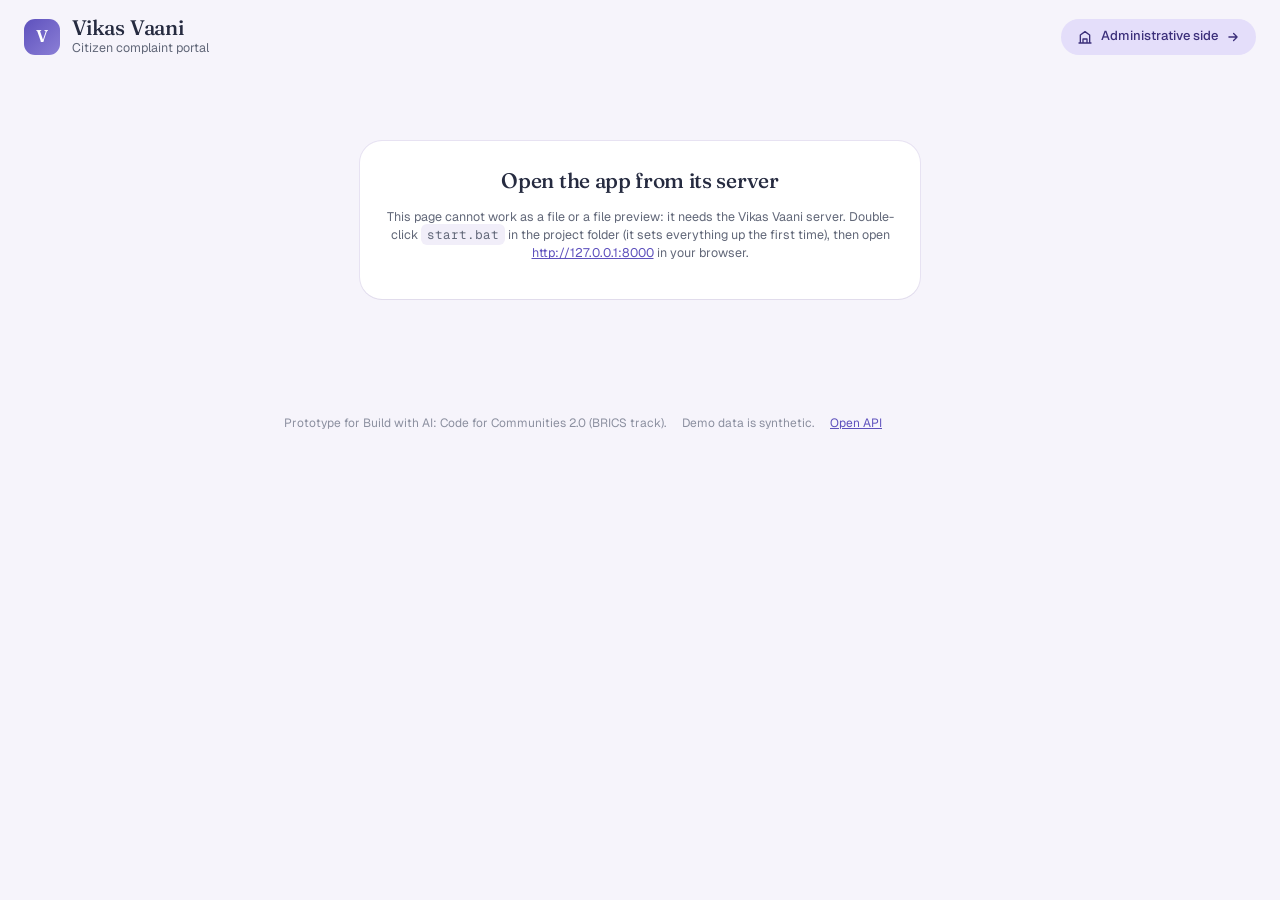
==== commit f6d38ada: "Expand to all five BRICS countries with a citizen portal and admin dashboard - Ten packs: Brazil, Ru" ====
--- a/frontend/index.html
+++ b/frontend/index.html
@@ -3,1128 +3,461 @@
 <head>
 <meta charset="utf-8">
 <meta name="viewport" content="width=device-width, initial-scale=1, viewport-fit=cover">
-<title>Vikas Vaani — prototype</title>
+<title>Vikas Vaani</title>
+<meta name="description" content="Report a problem in your area. Requests are grouped with others nearby and ranked fairly for public works.">
 <link rel="preconnect" href="https://fonts.googleapis.com">
 <link rel="preconnect" href="https://fonts.gstatic.com" crossorigin>
-<link rel="stylesheet" href="https://fonts.googleapis.com/css2?family=Fraunces:opsz,wght@9..144,400;9..144,500;9..144,600&family=Geist:wght@400;500;600&family=Noto+Sans+Devanagari:wght@400;500;600&display=swap">
+<link rel="stylesheet" href="https://fonts.googleapis.com/css2?family=Fraunces:opsz,wght@9..144,400;9..144,500;9..144,600&family=Geist:wght@400;500;600&family=Geist+Mono:wght@500&family=Noto+Sans+Devanagari:wght@400;500&display=swap">
+<link rel="stylesheet" href="app.css">
 <style>
-:root{
-  --bg:#F6F4FB; --tile:#FFFFFF; --inset:#F1EEF9; --line:#ECE8F5; --text:#2A2F45; --muted:#666C80;
-  --sel:#E4DEFA; --selText:#3B2F7A; --peri:#8B7FD6; --periDeep:#6C5FC7; --lilac:#CFC6FA;
-  --coral:#C2584A; --peach:#FFB4A2; --peachBg:#FFE8DF; --rust:#8A3B22; --mint:#2E8B63;
-  --sea:#DDEBF6; --land:#EEF2EA; --sans: Geist, "Noto Sans Devanagari", system-ui, sans-serif; --serif: Fraunces, "Noto Sans Devanagari", Georgia, serif;
-  --ease: cubic-bezier(.2,.8,.2,1);
-  box-sizing:border-box; padding-top:env(safe-area-inset-top,0px); padding-bottom:env(safe-area-inset-bottom,0px);
-}
-:root:not([data-theme="light"]){color-scheme:light}
-*,*::before,*::after{box-sizing:inherit}
-html{scroll-padding-top:env(safe-area-inset-top,0px)}
-body{margin:0;background:var(--bg);color:var(--text);font-family:var(--sans);font-size:14px;-webkit-font-smoothing:antialiased}
-button,select,input{font:inherit;color:inherit}
-button{cursor:pointer}
-:focus-visible{outline:2px solid var(--periDeep);outline-offset:2px}
-.sr{position:absolute;width:1px;height:1px;overflow:hidden;clip-path:inset(50%);white-space:nowrap}
-
-/* header */
-header.top{display:flex;align-items:center;justify-content:space-between;gap:16px;padding:18px 24px 12px;flex-wrap:wrap}
-.brand{display:flex;align-items:baseline;gap:14px}
-.brand h1{margin:0;font-family:var(--serif);font-weight:500;font-size:26px;letter-spacing:-.02em}
-.brand p{margin:0;color:var(--muted);font-size:13px}
-.hactions{display:flex;align-items:center;gap:8px;flex-wrap:wrap}
-.pill{height:40px;border:0;border-radius:999px;background:var(--tile);padding:0 16px;font-size:13.5px;display:inline-flex;align-items:center;gap:8px;box-shadow:0 0 0 1px var(--line);transition:background .2s,transform .15s}
-.pill:hover{background:var(--inset)}
-.pill:active{transform:scale(.97)}
-.pill.primary{background:var(--sel);color:var(--selText);box-shadow:none;font-weight:500}
-.pill.primary:hover{background:var(--lilac)}
-.badge{height:40px;display:inline-flex;align-items:center;gap:8px;padding:0 14px;border-radius:999px;border:1px dashed #D9D4E8;color:var(--muted);font-size:12.5px}
-.dot{width:6px;height:6px;border-radius:999px;background:var(--peri)}
-.count{min-width:18px;height:18px;border-radius:999px;background:var(--coral);color:#fff;font-size:11px;font-weight:600;display:none;align-items:center;justify-content:center;padding:0 5px}
-.count.show{display:inline-flex;animation:pop .4s var(--ease)}
-select.pill{appearance:none;padding-right:34px;background-image:url("data:image/svg+xml,%3Csvg xmlns='http://www.w3.org/2000/svg' width='12' height='12' viewBox='0 0 24 24' fill='none' stroke='%23666C80' stroke-width='2.5' stroke-linecap='round'%3E%3Cpath d='m6 9 6 6 6-6'/%3E%3C/svg%3E");background-repeat:no-repeat;background-position:right 14px center}
-
-/* grid */
-main.grid{display:grid;grid-template-columns:repeat(12,minmax(0,1fr));grid-template-rows:repeat(6,minmax(118px,1fr));gap:12px;padding:0 24px 24px;height:calc(100vh - 72px);min-height:860px}
-.tile{background:var(--tile);border-radius:22px;border:1px solid var(--line);padding:18px 20px;display:flex;flex-direction:column;min-width:0;min-height:0;position:relative}
-.tile h2{margin:0;font-size:15px;font-weight:600}
-.sub{font-size:12.5px;color:var(--muted)}
-.t-map{grid-column:1/span 6;grid-row:1/span 4;padding:14px 16px;gap:10px}
-.t-rank{grid-column:7/span 3;grid-row:1/span 6;gap:12px;padding:18px 14px}
-.t-score{grid-column:10/span 3;grid-row:1/span 4;background:linear-gradient(160deg,#EDE7FF 0%,#FFEDE4 100%);border-color:#E7E0F8;gap:14px;padding:22px}
-.t-k1{grid-column:1/span 2;grid-row:5}.t-k2{grid-column:3/span 2;grid-row:5}.t-k3{grid-column:5/span 2;grid-row:5}
-.t-silent{grid-column:1/span 3;grid-row:6;justify-content:space-between}
-.t-spam{grid-column:4/span 3;grid-row:6;justify-content:space-between;transition:background .5s,border-color .5s}
-.t-act{grid-column:10/span 3;grid-row:5/span 2;gap:10px}
-.kpi{justify-content:space-between}
-.num{font-family:var(--serif);font-size:42px;font-weight:400;letter-spacing:-.02em;line-height:1;font-variant-numeric:tabular-nums}
-.bump{animation:bump .6s var(--ease)}
-@keyframes bump{0%{transform:none}30%{transform:translateY(-3px);color:var(--periDeep)}100%{transform:none}}
-
-/* segmented */
-.seg{display:flex;padding:3px;background:var(--inset);border-radius:999px;gap:2px;position:relative}
-.seg button{position:relative;z-index:1;height:32px;padding:0 14px;border:0;border-radius:999px;background:transparent;font-size:12.5px;font-weight:500;color:var(--text);transition:color .25s;flex:1;white-space:nowrap}
-.seg button[aria-pressed="true"]{color:var(--selText)}
-.seg .thumb{position:absolute;top:3px;bottom:3px;border-radius:999px;background:var(--sel);transition:left .35s var(--ease),width .35s var(--ease);z-index:0}
-
-/* map */
-.mhead{display:flex;align-items:center;justify-content:space-between;gap:10px;flex-wrap:wrap}
-.crumbs{display:flex;align-items:center;gap:2px}
-.crumbs button{height:32px;border:0;border-radius:999px;background:transparent;padding:0 10px;font-size:14px}
-.crumbs button[aria-current="page"]{background:var(--inset);font-weight:600}
-.crumbs span{color:#9A9FB0}
-.map{position:relative;flex:1;min-height:0;border-radius:14px;overflow:hidden;background:var(--sea);touch-action:none;cursor:grab}
-.map.dragging{cursor:grabbing}
-#svg{position:absolute;inset:0;width:100%;height:100%}
-.map canvas{position:absolute;inset:0;width:100%;height:100%;pointer-events:none;transition:opacity .25s}
-.base{transition:opacity .45s var(--ease)}
-.st{fill:var(--land);stroke:#D6DAE3;stroke-width:.7}
-.st.mh{fill:#fff;stroke:var(--periDeep);stroke-width:1.6;cursor:pointer}
-.st.mh:hover{fill:#F4F1FE}
-.nb{fill:var(--land);stroke:#D6DAE3;stroke-width:.8}
-.dt{fill:#fff;stroke:#C9CDD8;stroke-width:.8;stroke-dasharray:3 3;cursor:pointer;transition:fill .2s}
-.dt:hover{fill:#F4F1FE}
-.dt.on{stroke:var(--periDeep);stroke-width:2.2;stroke-dasharray:none;fill:#FBFAFF}
-.lbl{position:absolute;transform:translate(-50%,-50%);pointer-events:none;white-space:nowrap;font-size:12px;font-weight:500;color:var(--text);text-shadow:0 0 3px #fff,0 0 3px #fff,0 0 2px #fff;display:flex;align-items:center;gap:4px;transition:opacity .25s}
-.lbl.city::before{content:"";width:6px;height:6px;border-radius:999px;background:#fff;border:1.5px solid var(--text)}
-.lbl.state{color:#8A91A3;letter-spacing:.06em;font-size:11.5px}
-.lbl.sea{color:#6E93B8;font-style:italic}
-.lbl.big{font-weight:600;font-size:14px}
-.lbl.dist{color:#7A8094;font-size:11px}
-.pin{position:absolute;width:22px;height:22px;margin:-11px 0 0 -11px;border-radius:999px;border:2px solid #fff;background:var(--periDeep);color:#fff;font-size:11px;font-weight:600;padding:0;box-shadow:0 1px 3px rgba(60,50,110,.35);transition:transform .25s var(--ease),box-shadow .25s,background .3s}
-.pin.top{background:var(--peach);color:#5A1F10}
-.pin.on{transform:scale(1.25);box-shadow:0 0 0 3px var(--text),0 2px 6px rgba(60,50,110,.35)}
-.pin:hover{transform:scale(1.15)}
-.ctrls{position:absolute;right:10px;top:10px;display:flex;flex-direction:column;gap:8px;z-index:3}
-.ctrls .grp{display:flex;flex-direction:column;background:#fff;border-radius:10px;box-shadow:0 1px 6px rgba(60,50,110,.14);overflow:hidden}
-.ctrls button{width:40px;height:40px;border:0;background:#fff;display:flex;align-items:center;justify-content:center;font-size:20px;color:var(--text);transition:background .15s}
-.ctrls button:hover{background:var(--inset)}
-.ctrls .grp button+button{border-top:1px solid var(--line)}
-.ctrls .solo{border-radius:10px;box-shadow:0 1px 6px rgba(60,50,110,.14)}
-.scale{position:absolute;right:10px;bottom:8px;display:flex;flex-direction:column;align-items:flex-end;gap:2px;font-size:10.5px;color:#4A4F63;pointer-events:none}
-.scale i{display:block;height:5px;border:1.5px solid #4A4F63;border-top:0;transition:width .2s}
-.legend{position:absolute;left:10px;bottom:8px;display:flex;align-items:center;gap:6px;background:rgba(255,255,255,.88);padding:4px 8px;border-radius:999px;font-size:11px;color:#4A4F63;pointer-events:none}
-.legend b{display:block;width:70px;height:6px;border-radius:999px;background:linear-gradient(90deg,#96DCBE,#CEE8A0,#FFE096,#FFB496,#EE808C)}
-.tip{position:absolute;pointer-events:none;background:#fff;border-radius:10px;padding:8px 10px;font-size:12px;box-shadow:0 4px 16px rgba(60,50,110,.16);opacity:0;transform:translateY(4px);transition:opacity .15s,transform .15s;z-index:4;max-width:220px}
-.tip.show{opacity:1;transform:none}
-.tip strong{display:block;font-size:13px}
-.ripple{position:absolute;width:16px;height:16px;margin:-8px 0 0 -8px;border-radius:999px;border:2px solid var(--periDeep);pointer-events:none;animation:ripple 1.6s var(--ease) forwards;z-index:2}
-@keyframes ripple{0%{transform:scale(.4);opacity:1}100%{transform:scale(5);opacity:0}}
-.chips{display:flex;flex-wrap:wrap;gap:4px}
-.chip{height:28px;padding:0 10px 0 8px;border:0;border-radius:999px;background:var(--inset);font-size:11.5px;font-weight:500;display:inline-flex;align-items:center;gap:6px;transition:background .2s,color .2s}
-.chip i{width:10px;height:10px;border-radius:999px}
-.chip[aria-pressed="true"]{background:var(--sel);color:var(--selText)}
-
-/* ranking */
-.weights{display:grid;grid-template-columns:repeat(5,minmax(0,1fr));gap:6px;padding:0 4px}
-.weights div{display:flex;flex-direction:column;gap:4px;font-size:10.5px;color:var(--muted)}
-.weights span{height:4px;border-radius:999px;background:var(--inset);overflow:hidden}
-.weights span b{display:block;height:100%;background:#B7ACF0;border-radius:999px;transition:width .5s var(--ease)}
-.rlist{display:flex;flex-direction:column;gap:2px;overflow:auto;margin:0 -2px;padding:0 2px;flex:1;min-height:0}
-.row{width:100%;min-height:56px;display:flex;align-items:center;gap:12px;padding:8px 10px;border:0;border-radius:14px;background:transparent;text-align:left;transition:background .2s;will-change:transform}
-.row:hover{background:#FAF9FE}
-.row[aria-pressed="true"]{background:var(--inset)}
-.row .rk{width:20px;flex-shrink:0;text-align:center;font-family:var(--serif);font-size:17px;color:#737891;transition:color .3s}
-.row .rk.top{color:var(--coral)}
-.row .mid{flex:1;min-width:0;display:flex;flex-direction:column;gap:2px}
-.row .t{font-size:13.5px;font-weight:500;white-space:nowrap;overflow:hidden;text-overflow:ellipsis}
-.row .d{font-size:11.5px;color:var(--muted)}
-.row .d em{font-style:normal;color:var(--coral);font-weight:600}
-.row .sc{display:flex;flex-direction:column;align-items:flex-end;flex-shrink:0}
-.row .sc b{font-size:16px;font-weight:600;font-variant-numeric:tabular-nums}
-.row .sc small{font-size:10.5px;font-weight:500;color:var(--muted)}
-.row .sc small.up{color:var(--mint)} .row .sc small.down{color:var(--coral)}
-.row.flash{animation:flash 1.2s var(--ease)}
-@keyframes flash{0%,100%{background:transparent}25%{background:var(--peachBg)}}
-
-/* score */
-.stag{font-size:11.5px;font-weight:600;padding:4px 10px;border-radius:999px;transition:background .3s,color .3s}
-.stitle{margin:0;font-family:var(--serif);font-size:23px;font-weight:500;line-height:1.2;letter-spacing:-.01em}
-.big{font-family:var(--serif);font-size:64px;font-weight:400;line-height:.9;letter-spacing:-.03em;font-variant-numeric:tabular-nums}
-.bars{display:flex;flex-direction:column;gap:9px}
-.bar{display:grid;grid-template-columns:76px minmax(0,1fr) 36px;gap:10px;align-items:center;font-size:12px}
-.bar span{color:#4A4F63}
-.bar i{height:6px;border-radius:999px;background:rgba(255,255,255,.85);overflow:hidden;display:block}
-.bar i b{display:block;height:100%;background:var(--peri);border-radius:999px;width:0;transition:width .6s var(--ease)}
-.bar[hidden]{display:none}
-.bar.pen span,.bar.pen em{color:#B5503E}
-.bar em{font-style:normal;text-align:right;font-variant-numeric:tabular-nums}
-.why{margin-top:auto;border-top:1px solid #DDD5F2;padding-top:14px;display:flex;flex-direction:column;gap:6px;font-size:13px;line-height:1.5;color:#3A3F55}
-.why small{font-size:10.5px;color:#5F5878}
-.fade{animation:fade .35s var(--ease)}
-@keyframes fade{from{opacity:.2;transform:translateY(4px)}to{opacity:1;transform:none}}
-
-/* actions */
-.quote{font-family:var(--serif);font-size:17px;line-height:1.4}
-.btn{height:44px;border:0;border-radius:999px;font-size:13px;font-weight:500;padding:0 14px;flex:1;display:inline-flex;align-items:center;justify-content:center;gap:6px;transition:background .2s,transform .12s}
-.btn:active{transform:scale(.97)}
-.btn.main{background:var(--lilac);color:#2E2466}
-.btn.main:hover{background:#C2B7F7}
-.btn.main[disabled]{background:#E7F3EC;color:var(--mint);cursor:default}
-.btn.ghost{background:#fff;box-shadow:inset 0 0 0 1px #D9D4E8}
-.btn.ghost:hover{background:var(--inset)}
-.row2{display:flex;gap:8px}
-.statusrow{display:flex;align-items:center;justify-content:space-between;font-size:12px;color:var(--muted);gap:8px}
-.statusrow select{height:36px;border:0;border-radius:999px;background:var(--inset);padding:0 32px 0 12px;font-size:12.5px;appearance:none;background-image:url("data:image/svg+xml,%3Csvg xmlns='http://www.w3.org/2000/svg' width='12' height='12' viewBox='0 0 24 24' fill='none' stroke='%23666C80' stroke-width='2.5' stroke-linecap='round'%3E%3Cpath d='m6 9 6 6 6-6'/%3E%3C/svg%3E");background-repeat:no-repeat;background-position:right 12px center}
-.steps{display:flex;gap:4px}
-.steps i{flex:1;height:4px;border-radius:999px;background:var(--inset);transition:background .4s}
-.steps i.on{background:var(--peri)}
-
-/* silent + spam */
-.schips{display:flex;flex-wrap:wrap;gap:6px}
-.schips button{border:0;font-size:13px;font-weight:500;padding:6px 12px;border-radius:999px;background:var(--inset);transition:background .2s}
-.schips button:hover{background:var(--sel)}
-.t-spam.alert{background:var(--peachBg);border-color:#F7D3C6}
-.t-spam.alert .sub,.t-spam.alert .spamtxt{color:var(--rust)}
-.t-spam .snum{font-family:var(--serif);font-size:34px;line-height:1;font-variant-numeric:tabular-nums}
-.t-spam .srow{display:flex;align-items:baseline;gap:8px}
-.t-spam.shake{animation:shake .5s}
-@keyframes shake{20%{transform:translateX(-4px)}40%{transform:translateX(4px)}60%{transform:translateX(-3px)}80%{transform:translateX(2px)}}
-.linkbtn{border:0;background:transparent;padding:6px 0;font-size:12.5px;font-weight:500;color:var(--periDeep);text-decoration:underline;text-underline-offset:3px;align-self:flex-start}
-.t-spam.alert .linkbtn{color:var(--rust)}
-.meter{height:4px;border-radius:999px;background:var(--inset);overflow:hidden}
-.meter b{display:block;height:100%;width:0;background:var(--peach);transition:width .1s linear}
-
-/* toasts */
-.toasts{position:fixed;left:24px;bottom:calc(24px + env(safe-area-inset-bottom,0px));display:flex;flex-direction:column;gap:8px;z-index:60;pointer-events:none}
-.toast{background:var(--text);color:#fff;border-radius:14px;padding:12px 16px;font-size:13px;max-width:360px;box-shadow:0 8px 24px rgba(42,47,69,.25);display:flex;gap:10px;align-items:flex-start;animation:tin .4s var(--ease)}
-.toast.out{animation:tout .3s var(--ease) forwards}
-.toast i{width:8px;height:8px;border-radius:999px;margin-top:5px;flex-shrink:0;background:var(--peach)}
-@keyframes tin{from{opacity:0;transform:translateY(12px) scale(.98)}to{opacity:1;transform:none}}
-@keyframes tout{to{opacity:0;transform:translateY(8px)}}
-@keyframes pop{0%{transform:scale(.4)}70%{transform:scale(1.15)}100%{transform:scale(1)}}
-
-/* phone drawer */
-.scrim{display:none}
-.drawer{position:fixed;top:0;right:0;height:100%;width:430px;max-width:100%;background:var(--bg);box-shadow:-10px 0 40px rgba(42,47,69,.15);transform:translateX(105%);transition:transform .45s var(--ease);z-index:50;display:flex;flex-direction:column;padding:calc(14px + env(safe-area-inset-top,0px)) 20px calc(14px + env(safe-area-inset-bottom,0px))}
-.drawer.open{transform:none}
-.dhead{display:flex;align-items:center;justify-content:space-between;margin-bottom:12px}
-.dhead span{font-size:12.5px;color:var(--muted)}
-.close{width:40px;height:40px;border:0;border-radius:999px;background:#fff;box-shadow:0 0 0 1px var(--line);font-size:18px}
-.phone{flex:1;min-height:0;border-radius:36px;background:#EFEDE8;border:8px solid #2A2F45;display:flex;flex-direction:column;overflow:hidden;background:var(--bg)}
-.phead{height:64px;flex-shrink:0;display:flex;align-items:center;gap:10px;padding:0 14px;background:#fff;border-bottom:1px solid var(--line)}
-.avatar{width:38px;height:38px;border-radius:999px;background:var(--sel);color:var(--selText);font-family:var(--serif);font-weight:500;display:flex;align-items:center;justify-content:center}
-.phead strong{display:block;font-family:var(--serif);font-weight:500;font-size:17px}
-.phead small{font-size:11.5px;color:var(--muted)}
-.msgs{flex:1;overflow-y:auto;padding:14px 12px;display:flex;flex-direction:column;gap:10px;scroll-behavior:smooth}
-.m{max-width:82%;padding:10px 13px;font-size:14px;line-height:1.5;border-radius:18px;animation:min .35s var(--ease)}
-.m.bot{align-self:flex-start;background:#fff;border-bottom-left-radius:6px}
-.m.me{align-self:flex-end;background:var(--periDeep);color:#fff;border-bottom-right-radius:6px}
-.m.sys{align-self:center;background:transparent;color:var(--muted);font-size:11.5px;text-align:center;max-width:92%;padding:2px 8px}
-.m small{display:block;font-size:12px;color:var(--muted);margin-top:4px}
-.m.me small{color:#E4DEFA}
-.m .kv{display:flex;align-items:center;justify-content:space-between;gap:10px;margin-bottom:6px;font-size:12.5px;font-weight:600}
-.m .kv span{font-size:11.5px;padding:2px 8px;border-radius:999px;background:var(--inset);font-weight:600}
-.m .hl{font-family:var(--serif);font-size:17px;line-height:1.35}
-@keyframes min{from{opacity:0;transform:translateY(8px) scale(.98)}to{opacity:1;transform:none}}
-.voice{display:flex;align-items:center;gap:10px;min-width:210px}
-.voice .play{width:30px;height:30px;border-radius:999px;background:#fff;display:flex;align-items:center;justify-content:center;flex-shrink:0}
-.wave{display:flex;align-items:center;gap:3px;height:24px;flex:1}
-.wave i{width:3px;border-radius:2px;background:#fff;transform-origin:center;animation:grow .5s var(--ease) backwards}
-@keyframes grow{from{transform:scaleY(.1)}}
-.loc{padding:6px;width:230px}
-.loc .mapmini{height:76px;border-radius:13px;background:var(--sea);position:relative;overflow:hidden}
-.loc .mapmini::before{content:"";position:absolute;left:0;right:0;top:34px;height:5px;background:#fff}
-.loc .mapmini::after{content:"";position:absolute;top:0;bottom:0;left:96px;width:5px;background:#fff}
-.loc svg{position:absolute;left:104px;top:12px;z-index:1;animation:drop .5s var(--ease)}
-@keyframes drop{from{transform:translateY(-14px);opacity:0}}
-.loc p{margin:6px 6px 2px;font-size:12.5px;font-weight:500}
-.typing{align-self:flex-start;background:#fff;border-radius:18px;border-bottom-left-radius:6px;padding:12px 14px;display:flex;gap:4px}
-.typing i{width:6px;height:6px;border-radius:999px;background:#B7ACF0;animation:tdot 1s infinite}
-.typing i:nth-child(2){animation-delay:.15s}.typing i:nth-child(3){animation-delay:.3s}
-@keyframes tdot{0%,60%,100%{transform:none;opacity:.5}30%{transform:translateY(-4px);opacity:1}}
-.qr{display:flex;flex-wrap:wrap;gap:6px;margin-top:8px}
-.qr button{height:36px;border:0;border-radius:999px;background:var(--sel);color:var(--selText);font-size:13px;font-weight:500;padding:0 14px}
-.qr button:hover{background:var(--lilac)}
-.qr button[disabled]{opacity:.45;cursor:default}
-.pfoot{flex-shrink:0;display:flex;align-items:center;gap:8px;padding:10px 10px 12px;background:var(--bg)}
-.pfoot input{flex:1;min-width:0;height:48px;border:0;border-radius:999px;padding:0 18px;background:#fff;box-shadow:0 0 0 1px var(--line);font-size:14px}
-.round{width:48px;height:48px;border-radius:999px;border:0;flex-shrink:0;display:flex;align-items:center;justify-content:center;transition:background .2s,transform .15s}
-.round:active{transform:scale(.94)}
-.mic{background:var(--periDeep);position:relative}
-.mic.rec{background:var(--coral)}
-.mic.rec::after{content:"";position:absolute;inset:-6px;border-radius:999px;border:2px solid var(--coral);animation:pulse 1.2s infinite}
-@keyframes pulse{0%{transform:scale(.9);opacity:1}100%{transform:scale(1.35);opacity:0}}
-.recbar{flex:1;height:48px;border-radius:999px;background:#fff;box-shadow:0 0 0 1px var(--line);display:none;align-items:center;gap:10px;padding:0 16px;font-size:13.5px;color:var(--coral);font-variant-numeric:tabular-nums}
-.recbar i{width:8px;height:8px;border-radius:999px;background:var(--coral);animation:blink 1s infinite}
-@keyframes blink{50%{opacity:.2}}
-.recording .recbar{display:flex}.recording #ptext{display:none}
-
-/* responsive */
-@media (max-width:1180px){
-  main.grid{grid-template-columns:repeat(6,minmax(0,1fr));grid-template-rows:none;grid-auto-rows:minmax(130px,auto);height:auto;min-height:0}
-  .t-map{grid-column:1/-1;grid-row:auto;height:560px}
-  .t-rank{grid-column:1/span 3;grid-row:auto;height:720px}
-  .t-score{grid-column:4/span 3;grid-row:auto}
-  .t-act{grid-column:4/span 3;grid-row:auto}
-  .t-k1,.t-k2,.t-k3{grid-column:auto/span 2;grid-row:auto}
-  .t-silent,.t-spam{grid-column:auto/span 3;grid-row:auto}
-}
-@media (max-width:720px){
-  header.top{padding:14px 14px 10px}
-  main.grid{grid-template-columns:minmax(0,1fr);padding:0 14px 20px}
-  .t-map,.t-rank,.t-score,.t-act,.t-k1,.t-k2,.t-k3,.t-silent,.t-spam{grid-column:1/-1}
-  .t-map{height:480px}.t-rank{height:auto}
-  .rlist{overflow:visible}
-  .toasts{left:14px;right:14px}
-}
-@media (prefers-reduced-motion:reduce){*,*::before,*::after{animation-duration:.01ms!important;animation-iteration-count:1!important;transition-duration:.01ms!important;scroll-behavior:auto!important}}
+.wrap{max-width:760px;margin:0 auto;padding:8px 24px 56px}
+.hero{padding:18px 0 22px}
+.hero h1{font-size:clamp(30px,5vw,44px);line-height:1.08}
+.hero p{color:var(--muted);font-size:15.5px;margin:12px 0 0;max-width:600px}
+.langs{display:flex;flex-wrap:wrap;gap:6px;margin-top:14px}
+.langs span{font-size:12px;background:var(--tile);box-shadow:0 0 0 1px var(--line);border-radius:999px;padding:4px 10px;color:var(--muted)}
+.card{padding:26px;margin-bottom:16px}
+.card h2{font-size:22px}
+.card > .sub{margin-top:4px}
+.field{margin-top:22px}
+.field > label, .field > .lbl{display:flex;align-items:baseline;gap:8px;font-weight:500;font-size:13.5px;margin-bottom:9px}
+.field > label small, .field > .lbl small{color:var(--faint);font-weight:400;font-size:12px}
+.num{width:22px;height:22px;border-radius:999px;background:var(--sel);color:var(--selText);font-size:12px;font-weight:600;display:inline-grid;place-items:center;flex:none}
+.cseg{display:flex;flex-wrap:wrap;gap:8px}
+.cseg button{border:0;height:40px;padding:0 16px;border-radius:12px;background:var(--inset);font-size:13.5px;transition:background .2s}
+.cseg button:hover{background:var(--sel)}
+.cseg button[aria-pressed="true"]{background:var(--periDeep);color:#fff}
+.row2{display:grid;grid-template-columns:1fr 1fr;gap:12px}
+.select{width:100%;height:46px;border:0;border-radius:12px;background:var(--inset);padding:0 38px 0 14px;appearance:none;font-size:14px;
+  background-image:url("data:image/svg+xml,%3Csvg xmlns='http://www.w3.org/2000/svg' width='12' height='12' viewBox='0 0 24 24' fill='none' stroke='%23626879' stroke-width='2.5' stroke-linecap='round' stroke-linejoin='round'%3E%3Cpath d='m6 9 6 6 6-6'/%3E%3C/svg%3E");background-repeat:no-repeat;background-position:right 14px center}
+.select:disabled{opacity:.5}
+.cats{display:flex;flex-wrap:wrap;gap:8px}
+.cats .chip{height:36px;padding:0 14px;font-size:13px}
+textarea{width:100%;min-height:120px;border:0;border-radius:14px;background:var(--inset);padding:14px 16px 56px;resize:vertical;font-size:15px;line-height:1.5}
+textarea::placeholder{color:var(--faint)}
+.textwrap{position:relative}
+.mic{position:absolute;right:10px;bottom:12px;height:38px;border:0;border-radius:999px;background:var(--tile);box-shadow:0 0 0 1px var(--line);padding:0 14px 0 12px;display:inline-flex;align-items:center;gap:7px;font-size:13px}
+.mic.rec{background:var(--coral);color:#fff;box-shadow:none}
+.mic.rec i{width:8px;height:8px;border-radius:999px;background:#fff;animation:blink 1s infinite}
+@keyframes blink{50%{opacity:.3}}
+.voicechip{display:inline-flex;align-items:center;gap:8px;margin-top:10px;background:var(--sel);color:var(--selText);border-radius:999px;padding:6px 8px 6px 12px;font-size:12.5px}
+.voicechip button{border:0;background:none;width:22px;height:22px;border-radius:999px;color:var(--selText)}
+.locrow{display:flex;align-items:center;gap:12px;flex-wrap:wrap}
+.locstate{font-size:13px;color:var(--muted)}
+.locstate.ok{color:var(--mint)}
+.submit{margin-top:26px;display:flex;align-items:center;gap:14px;flex-wrap:wrap}
+.submit .pill.primary{height:48px;padding:0 24px;font-size:15px}
+.submit .pill.primary:disabled{opacity:.55;cursor:default}
+.privacy{font-size:12px;color:var(--faint);max-width:380px}
+.err{margin-top:12px;color:var(--coral);font-size:13px}
+.spinner{width:16px;height:16px;border-radius:999px;border:2px solid rgba(255,255,255,.4);border-top-color:#fff;animation:spin .8s linear infinite}
+@keyframes spin{to{transform:rotate(360deg)}}
+
+.done{text-align:center;padding:36px 26px}
+.tick{width:64px;height:64px;border-radius:999px;background:var(--mintBg);display:grid;place-items:center;margin:0 auto 14px;animation:pop .5s var(--ease)}
+@keyframes pop{from{transform:scale(.6);opacity:0}}
+.done h2{font-size:26px}
+.ticket{display:inline-flex;align-items:center;gap:10px;margin:16px 0 6px;background:var(--inset);border-radius:14px;padding:10px 12px 10px 16px}
+.ticket code{font-family:var(--mono);font-size:20px;letter-spacing:.04em}
+.ticket button{border:0;background:var(--tile);box-shadow:0 0 0 1px var(--line);border-radius:10px;height:32px;padding:0 10px;font-size:12.5px}
+.ack{white-space:pre-line;margin:14px auto 0;max-width:460px;background:var(--mintBg);color:#1F5E43;border-radius:14px;padding:12px 16px;font-size:14px}
+.facts{display:flex;justify-content:center;gap:8px;flex-wrap:wrap;margin-top:16px}
+.facts span{font-size:12.5px;background:var(--inset);border-radius:999px;padding:5px 12px}
+.facts span:empty{display:none}
+.done .actions{display:flex;justify-content:center;gap:10px;margin-top:22px;flex-wrap:wrap}
+
+.trackrow{display:flex;gap:10px;margin-top:16px}
+.trackrow input{flex:1;min-width:0;height:46px;border:0;border-radius:12px;background:var(--inset);padding:0 14px;font-family:var(--mono);font-size:15px}
+.recent{display:flex;flex-wrap:wrap;gap:6px;margin-top:10px}
+.recent button{border:0;background:none;color:var(--periDeep);font-family:var(--mono);font-size:12.5px;padding:2px 4px;text-decoration:underline;text-underline-offset:3px}
+.status{margin-top:20px;border-top:1px solid var(--line);padding-top:18px}
+.steps{display:grid;grid-template-columns:repeat(4,1fr);gap:6px;margin:14px 0 12px}
+.steps div{font-size:12px;color:var(--faint)}
+.steps div i{display:block;height:6px;border-radius:999px;background:var(--inset);margin-bottom:8px}
+.steps div.on{color:var(--text)}
+.steps div.on i{background:var(--periDeep)}
+.steps div.now{font-weight:600}
+.meta{display:flex;flex-wrap:wrap;gap:6px 18px;font-size:13px;color:var(--muted)}
+.meta b{color:var(--text);font-weight:500}
+.summary{margin-top:10px;font-size:14px}
+
+.countrychip{display:inline-flex;align-items:center;gap:8px}
+.countrychip .pill{height:36px;font-size:13px}
+.area{display:flex;align-items:center;justify-content:space-between;gap:12px;background:var(--inset);border-radius:14px;padding:12px 12px 12px 16px}
+.area b{font-weight:500;font-size:15px}
+.area .sub{display:block}
+.area .pill{height:34px;font-size:13px}
+.areaedit{margin-top:10px}
+.remember{font-size:12px;color:var(--faint);margin-top:8px}
+.picker .country{min-height:132px}
+footer{max-width:760px;margin:0 auto;padding:0 24px 40px;color:var(--faint);font-size:12px;display:flex;gap:6px 16px;flex-wrap:wrap}
+
+@media (max-width:640px){
+  .wrap{padding:4px 16px 40px}
+  .card{padding:20px}
+  .row2{grid-template-columns:1fr}
+  footer{padding:0 16px 32px}
+  .admin-link span, .countrychip .lbltxt{display:none}
+}
 </style>
 </head>
 <body>
-<header class="top">
-  <div class="brand"><h1>Vikas Vaani</h1><p>Citizen demand → ranked projects</p></div>
-  <div class="hactions">
-    <label class="sr" for="stateSel">State</label>
-    <select id="stateSel" class="pill"><option>Maharashtra</option></select>
-    <button class="pill" id="simReq" type="button"><svg width="16" height="16" viewBox="0 0 24 24" fill="none" stroke="currentColor" stroke-width="2" stroke-linecap="round" aria-hidden="true"><path d="M12 5v14M5 12h14"/></svg>Simulate request</button>
-    <button class="pill primary" id="openPhone" type="button" aria-controls="drawer" aria-expanded="false"><svg width="16" height="16" viewBox="0 0 24 24" fill="none" stroke="currentColor" stroke-width="2" stroke-linecap="round" stroke-linejoin="round" aria-hidden="true"><rect x="6" y="2" width="12" height="20" rx="3"/><path d="M11 18h2"/></svg>Citizen app<span class="count" id="unread">1</span></button>
-    <span class="badge" id="dataBadge"><span class="dot"></span>Synthetic demo data</span>
+<header class="topbar">
+  <a class="brand" href="/"><span class="logo" aria-hidden="true">V</span><span><b>Vikas Vaani</b><small>Citizen complaint portal</small></span></a>
+  <div class="countrychip">
+    <span class="badge" id="countryBadge" hidden><span class="dot"></span><span id="countryName"></span></span>
+    <button type="button" class="pill" id="changeCountry" hidden><svg width="14" height="14" viewBox="0 0 24 24" fill="none" stroke="currentColor" stroke-width="2" stroke-linecap="round" stroke-linejoin="round" aria-hidden="true"><circle cx="12" cy="12" r="9"/><path d="M3 12h18M12 3a14 14 0 0 1 0 18M12 3a14 14 0 0 0 0 18"/></svg><span class="lbltxt">Change country</span></button>
+  <a class="pill soft admin-link" id="adminLink" href="/admin"><svg width="16" height="16" viewBox="0 0 24 24" fill="none" stroke="currentColor" stroke-width="2" stroke-linecap="round" stroke-linejoin="round" aria-hidden="true"><path d="M3 21h18M5 21V9l7-5 7 5v12M9 21v-6h6v6"/></svg><span>Administrative side</span><svg width="14" height="14" viewBox="0 0 24 24" fill="none" stroke="currentColor" stroke-width="2.2" stroke-linecap="round" stroke-linejoin="round" aria-hidden="true"><path d="M5 12h14M13 6l6 6-6 6"/></svg></a>
   </div>
 </header>
 
-<main class="grid">
-  <section class="tile t-map" aria-label="Hotspot map">
-    <div class="mhead">
-      <nav class="crumbs" id="crumbs" aria-label="Map level"></nav>
-      <div class="seg" id="layerSeg" role="group" aria-label="Map layer">
-        <span class="thumb"></span>
-        <button type="button" data-v="demand">Reported demand</button>
-        <button type="button" data-v="need">Unmet need</button>
+<section class="picker" id="picker" hidden aria-labelledby="pickTitle">
+  <h1 id="pickTitle">Where do you live?</h1>
+  <p>Choose your country. The portal will stay set to it, and you can change it any time from the top of the page.</p>
+  <div class="countries" id="countryCards"></div>
+</section>
+
+<main class="wrap" id="app" hidden>
+  <section class="hero">
+    <h1>Tell your government what your area needs.</h1>
+    <p>Report a problem with water, sanitation, roads, health, schools, electricity or waste. Your complaint is grouped with others from your area and ranked fairly, so the neediest places are not drowned out by the loudest.</p>
+    <div class="langs" id="langs"></div>
+  </section>
+
+  <section class="tile card" id="formCard" aria-labelledby="formTitle">
+    <h2 id="formTitle">File a complaint</h2>
+    <div class="sub">Takes about a minute. Write in your own language.</div>
+    <form id="form" novalidate>
+      <div class="field">
+        <div class="lbl"><span class="num">1</span>Where is the problem?</div>
+        <div class="area" id="areaView" hidden>
+          <div><span class="sub">Your area</span><b id="areaName"></b></div>
+          <button type="button" class="pill" id="areaChange">Change</button>
+        </div>
+        <div class="areaedit" id="areaEdit">
+          <div class="row2">
+            <div><label class="sr" for="stateSel">State</label><select class="select" id="stateSel" disabled><option value="">Loading…</option></select></div>
+            <div><label class="sr" for="unitSel">District or city</label><select class="select" id="unitSel" disabled><option value="">District or city</option></select></div>
+          </div>
+          <div class="remember">We remember this as your area for next time.</div>
+        </div>
       </div>
-    </div>
-    <div class="map" id="map">
-      <svg id="svg" aria-label="Map of India and Maharashtra districts" role="img"><g id="gv"><g id="gIndia" class="base"></g><g id="gMH" class="base"></g></g></svg>
-      <canvas id="heat" aria-hidden="true"></canvas>
-      <div id="labels" aria-hidden="true"></div>
-      <div id="pins"></div>
-      <div class="ctrls">
-        <div class="grp"><button type="button" id="zin" aria-label="Zoom in">+</button><button type="button" id="zout" aria-label="Zoom out">−</button></div>
-        <button type="button" class="solo" id="zfit" aria-label="Reset view"><svg width="18" height="18" viewBox="0 0 24 24" fill="none" stroke="currentColor" stroke-width="2" stroke-linecap="round" stroke-linejoin="round" aria-hidden="true"><path d="M4 9V4h5M20 9V4h-5M4 15v5h5M20 15v5h-5"/></svg></button>
+      <div class="field">
+        <div class="lbl" id="catLbl"><span class="num">2</span>What kind of problem? <small>optional, we can tell from your description</small></div>
+        <div class="cats" id="cats" role="group" aria-labelledby="catLbl"></div>
       </div>
-      <div class="legend"><span>Fewer</span><b></b><span>More requests</span></div>
-      <div class="scale"><span id="scaleT">100 km</span><i id="scaleB"></i></div>
-      <div class="tip" id="tip" role="status"></div>
-    </div>
-    <div class="chips" id="chips" role="group" aria-label="Filter by issue"></div>
+      <div class="field">
+        <label for="desc"><span class="num">3</span>Describe the problem</label>
+        <div class="textwrap">
+          <textarea id="desc" maxlength="4000" placeholder="What is wrong, since when, and where exactly (village, ward, landmark)?"></textarea>
+          <button type="button" class="mic" id="mic" hidden aria-label="Record a voice note"><svg width="15" height="15" viewBox="0 0 24 24" fill="none" stroke="currentColor" stroke-width="2" stroke-linecap="round" stroke-linejoin="round" aria-hidden="true"><rect x="9" y="3" width="6" height="11" rx="3"/><path d="M5 11a7 7 0 0 0 14 0M12 18v3"/></svg><span>Voice</span></button>
+        </div>
+        <div class="voicechip" id="voiceChip" hidden><span id="voiceLabel">Voice note attached</span><button type="button" id="voiceDrop" aria-label="Remove voice note">✕</button></div>
+      </div>
+      <div class="field">
+        <div class="lbl"><span class="num">4</span>Location <small>optional, helps pinpoint the exact spot</small></div>
+        <div class="locrow">
+          <button type="button" class="pill" id="locBtn"><svg width="15" height="15" viewBox="0 0 24 24" fill="none" stroke="currentColor" stroke-width="2" stroke-linecap="round" stroke-linejoin="round" aria-hidden="true"><path d="M12 22s7-6.5 7-12a7 7 0 0 0-14 0c0 5.5 7 12 7 12z"/><circle cx="12" cy="10" r="2.5"/></svg>Use my current location</button>
+          <span class="locstate" id="locState" aria-live="polite"></span>
+        </div>
+      </div>
+      <div class="submit">
+        <button type="submit" class="pill primary" id="submitBtn">Submit complaint</button>
+        <span class="privacy">Your phone number is never stored, and personal details are removed before anyone sees the text.</span>
+      </div>
+      <div class="err" id="formErr" role="alert" hidden></div>
+    </form>
   </section>
 
-  <section class="tile t-rank" aria-label="Ranked projects">
-    <div style="padding:0 4px"><h2>Priority</h2><div class="sub">Fixed formula, public weights</div></div>
-    <div class="seg" id="presetSeg" role="group" aria-label="Weighting">
-      <span class="thumb"></span>
-      <button type="button" data-v="volume">Volume</button>
-      <button type="button" data-v="balanced">Balanced</button>
-      <button type="button" data-v="equity">Equity</button>
-    </div>
-    <div class="weights" id="weights"></div>
-    <div class="rlist" id="rlist"></div>
-  </section>
-
-  <section class="tile t-score" aria-label="Project score" aria-live="polite">
-    <div style="display:flex;align-items:center;justify-content:space-between"><span class="sub" id="sMeta" style="color:#5F5878"></span><span class="stag" id="sTag"></span></div>
-    <div><h2 class="stitle" id="sTitle"></h2><div class="sub" id="sPlace" style="color:#5F5878;margin-top:6px"></div></div>
-    <div style="display:flex;align-items:flex-end;gap:10px"><span class="big" id="sScore">0</span><span class="sub" id="sRank" style="color:#5F5878;padding-bottom:6px"></span></div>
-    <div class="bars" id="sBars"></div>
-    <div class="why"><div id="sWhy"></div><small>Written by Gemini from the score inputs. It never sets the rank.</small></div>
-  </section>
-
-  <div class="tile kpi t-k1"><span class="sub">Requests</span><span class="num" id="kReq">0</span></div>
-  <div class="tile kpi t-k2"><span class="sub">Unique citizens</span><span class="num" id="kCit">0</span></div>
-  <div class="tile kpi t-k3"><span class="sub">Resolved and confirmed</span><span class="num" id="kRes">0</span></div>
-
-  <div class="tile t-silent">
-    <div style="display:flex;justify-content:space-between;gap:8px"><span class="sub">Silent districts</span><span class="sub" style="font-size:11px">high need, few reports</span></div>
-    <div class="schips" id="silent"></div>
-    <span class="sub" style="font-size:11.5px">Plan assisted filing through CSCs and ASHA workers</span>
-  </div>
-
-  <div class="tile t-spam" id="spam" aria-live="polite">
-    <div style="display:flex;justify-content:space-between;align-items:center;gap:8px"><span class="sub" id="spamHead">Integrity monitor</span><span class="sub" id="spamState" style="font-size:11px">All clear</span></div>
-    <div class="srow"><span class="snum" id="spamNum">0</span><span class="spamtxt sub" id="spamUnit">suspicious messages</span></div>
-    <div class="meter" id="spamMeter" hidden><b id="spamBar"></b></div>
-    <button type="button" class="linkbtn" id="spamBtn">Simulate a spam burst</button>
-  </div>
-
-  <section class="tile t-act" aria-label="Sample request and actions">
-    <span class="sub" id="aLang"></span>
-    <div class="quote" id="aQuote"></div>
-    <div class="sub" id="aEn" style="line-height:1.4"></div>
-    <div style="margin-top:auto;display:flex;flex-direction:column;gap:10px">
-      <div class="steps" id="aSteps" aria-hidden="true"><i></i><i></i><i></i><i></i></div>
-      <div class="statusrow"><label for="aStatus">Status</label>
-        <select id="aStatus"><option>New</option><option>Forwarded to district</option><option>In progress</option><option>Completed</option></select></div>
-      <div class="row2">
-        <button type="button" class="btn main" id="aApprove">Approve and forward</button>
-        <button type="button" class="btn ghost" id="aNotify">Notify citizens</button>
-      </div>
+  <section class="tile card done" id="doneCard" hidden aria-live="polite">
+    <div class="tick"><svg width="30" height="30" viewBox="0 0 24 24" fill="none" stroke="#2E8B63" stroke-width="2.6" stroke-linecap="round" stroke-linejoin="round" aria-hidden="true"><path d="m5 12 5 5L20 7"/></svg></div>
+    <h2>Complaint registered</h2>
+    <div class="sub">Keep this tracking ID to follow what happens next.</div>
+    <div class="ticket"><code id="ticketId"></code><button type="button" id="copyId">Copy</button></div>
+    <div class="ack" id="ackText"></div>
+    <div class="facts" id="facts"></div>
+    <div class="actions">
+      <button type="button" class="pill primary" id="trackThis">Track this complaint</button>
+      <button type="button" class="pill" id="another">File another</button>
     </div>
   </section>
+
+  <section class="tile card" id="trackCard" aria-labelledby="trackTitle">
+    <h2 id="trackTitle">Track a complaint</h2>
+    <div class="sub">Enter the tracking ID you received.</div>
+    <form class="trackrow" id="trackForm">
+      <label class="sr" for="trackId">Tracking ID</label>
+      <input id="trackId" placeholder="e.g. 3f9a1c2b7d10" autocomplete="off" spellcheck="false">
+      <button class="pill primary" type="submit">Check status</button>
+    </form>
+    <div class="recent" id="recent"></div>
+    <div class="status" id="statusBox" hidden aria-live="polite"></div>
+  </section>
 </main>
 
+<footer>
+  <span>Prototype for Build with AI: Code for Communities 2.0 (BRICS track).</span>
+  <span>Demo data is synthetic.</span>
+  <a href="/docs">Open API</a>
+</footer>
+
 <div class="toasts" id="toasts" aria-live="polite"></div>
 
-<div class="scrim" id="scrim"></div>
-<aside class="drawer" id="drawer" aria-label="Citizen app preview" aria-hidden="true">
-  <div class="dhead"><span>What the citizen sees on WhatsApp</span><button class="close" id="closePhone" type="button" aria-label="Close citizen app">✕</button></div>
-  <div class="phone">
-    <div class="phead"><div class="avatar">VV</div><div><strong>Vikas Vaani</strong><small>Civic requests, official service</small></div></div>
-    <div class="msgs" id="msgs" aria-live="polite"></div>
-    <div class="pfoot" id="pfoot">
-      <label class="sr" for="ptext">Type a message</label>
-      <input id="ptext" type="text" placeholder="Type, or tap the mic" autocomplete="off">
-      <div class="recbar"><i></i><span id="recT">0:00</span><span style="color:var(--muted)">Recording… tap to send</span></div>
-      <button class="round" id="psend" type="button" aria-label="Send message" style="background:#fff;box-shadow:0 0 0 1px var(--line);display:none"><svg width="20" height="20" viewBox="0 0 24 24" fill="none" stroke="#6C5FC7" stroke-width="2" stroke-linecap="round" stroke-linejoin="round" aria-hidden="true"><path d="M5 12h14M13 6l6 6-6 6"/></svg></button>
-      <button class="round mic" id="pmic" type="button" aria-label="Record voice note"><svg width="22" height="22" viewBox="0 0 24 24" fill="none" stroke="#fff" stroke-width="2" stroke-linecap="round" stroke-linejoin="round" aria-hidden="true"><rect x="9" y="3" width="6" height="11" rx="3"/><path d="M5 11a7 7 0 0 0 14 0M12 18v3"/></svg></button>
-    </div>
-  </div>
-</aside>
-
 <script>
-const MAP = {"W":646,"H":440,"prI":[68.10056835390152,37.076943727665736,0.927695147159459,13.724591448468255,136.55563920199918,12.0],"prM":[72.65447351104824,22.03027117353042,0.9465316033882966,64.18716969889792,72.66454937209201,14.0],"india":[{"n":"Mizoram","d":"M444.1 194.0L445.0 192.6L444.6 188.1L447.6 189.0L450.5 184.4L451.1 185.7L453.7 185.8L453.4 189.9L458.6 192.5L458.1 204.2L457.4 205.1L455.2 205.1L454.8 208.1L456.1 215.1L452.8 218.7L449.9 216.9L448.5 218.8L447.3 208.8L445.6 206.1L445.9 201.5L444.1 194.0Z"},{"n":"Tamil Nadu","d":"M240.1 362.7L243.6 360.2L244.3 361.4L247.8 361.7L248.7 359.0L255.3 359.3L256.2 356.9L258.5 356.8L259.4 354.1L255.9 352.8L257.7 351.1L257.5 347.0L259.3 346.9L260.4 344.3L263.3 344.5L267.8 347.5L270.1 345.4L270.5 342.6L274.0 341.1L277.4 342.1L278.2 340.3L280.9 339.9L280.5 337.8L285.4 339.2L288.5 335.1L290.7 335.7L291.5 334.7L292.5 338.7L289.8 350.5L286.0 356.8L284.2 357.7L285.6 358.3L285.0 361.4L286.2 370.1L284.6 370.8L286.1 372.3L286.3 379.7L280.3 379.3L278.7 380.5L278.5 382.9L274.1 390.9L276.2 393.2L279.6 393.1L279.2 394.0L273.7 393.8L267.5 396.1L264.8 398.9L264.4 404.2L260.0 408.8L255.5 409.8L251.1 407.1L253.3 403.2L252.0 400.9L253.1 399.0L251.8 397.2L255.0 390.2L252.0 388.9L253.5 380.4L252.1 378.7L249.6 380.6L248.5 380.1L247.5 377.8L248.7 372.9L245.5 370.7L246.7 368.8L246.1 366.8L242.8 367.1L244.1 365.0L240.1 362.7Z"},{"n":"Madhya Pradesh","d":"M213.5 219.6L212.5 214.0L214.1 214.5L214.4 213.1L213.2 213.2L212.4 211.4L213.6 211.7L215.0 210.1L216.5 210.2L217.6 207.7L215.7 204.4L220.8 202.3L218.4 200.8L219.0 199.4L223.4 196.0L224.0 190.9L223.1 188.5L221.3 188.2L222.5 185.6L220.5 184.8L221.9 181.4L223.0 182.7L224.3 181.9L222.2 179.1L224.9 179.9L226.8 177.2L228.9 177.5L226.9 181.2L232.2 182.1L234.4 181.0L236.1 184.0L235.9 185.4L233.7 186.0L234.8 188.1L234.0 189.5L235.1 190.7L233.3 191.9L231.1 191.2L230.3 192.5L233.1 194.9L236.4 192.9L238.7 190.2L238.6 188.8L245.3 187.8L247.3 189.8L248.3 189.7L248.8 188.6L247.5 184.2L249.6 185.1L250.7 183.8L250.3 181.7L247.4 180.4L249.1 179.5L248.3 177.2L253.9 176.6L255.1 174.7L253.9 171.8L252.7 173.4L245.7 173.0L243.7 170.5L244.1 166.2L255.4 158.5L260.3 156.5L261.4 155.0L263.7 154.7L264.0 153.1L267.2 152.1L275.4 154.8L277.1 159.4L272.4 167.8L272.9 169.2L268.4 169.9L266.9 171.8L268.3 176.1L264.8 179.5L267.5 187.8L269.0 186.1L272.9 189.0L275.0 186.7L273.9 182.7L272.2 183.2L272.4 179.7L270.6 178.3L269.1 174.0L271.0 172.5L272.3 172.8L271.9 171.5L273.9 170.7L274.6 171.0L273.9 172.5L274.8 173.0L273.8 175.5L276.1 174.7L277.0 176.2L278.5 176.2L279.4 175.7L278.9 173.3L279.8 173.2L280.9 174.3L280.6 176.3L281.6 176.6L282.6 175.4L285.9 176.3L288.5 173.1L292.1 172.4L292.0 173.8L293.5 175.4L291.6 177.4L293.2 176.8L294.1 177.9L298.8 175.2L299.0 178.6L302.4 179.1L304.3 175.5L307.7 175.2L312.2 177.9L312.8 179.9L316.3 180.6L317.3 183.1L322.1 181.9L323.7 183.6L322.6 186.1L323.3 186.4L323.0 189.2L322.1 189.8L323.9 192.0L321.6 193.7L319.9 194.4L312.6 193.2L311.1 194.1L309.3 192.6L308.5 193.0L309.7 195.3L308.6 196.1L308.6 198.1L312.5 197.9L313.3 199.5L314.8 199.7L316.1 200.9L315.1 203.8L312.8 204.1L312.9 205.4L310.7 207.0L310.9 208.4L308.7 211.5L302.2 212.9L302.3 214.9L300.8 218.1L299.6 217.6L298.5 222.2L297.2 223.5L297.5 226.2L296.0 228.2L291.5 224.2L287.0 225.5L284.7 224.4L282.2 225.2L281.6 223.4L278.4 222.8L278.2 223.8L274.3 224.5L274.1 225.8L268.1 225.8L267.0 224.6L261.1 227.4L256.1 227.5L255.7 225.1L257.2 225.2L255.9 222.1L248.0 224.3L245.1 228.0L245.1 230.1L243.4 230.0L242.0 231.6L239.3 231.6L238.3 227.6L227.1 227.0L225.0 224.8L219.1 223.5L217.2 218.6L213.5 219.6Z"},{"n":"Maharashtra","d":"M194.5 248.6L195.2 245.4L197.3 243.3L200.7 245.2L204.2 243.5L204.9 238.4L204.1 237.8L205.0 236.5L207.3 238.6L209.6 237.8L210.9 234.8L207.4 230.5L209.3 230.3L209.4 228.9L212.3 226.5L215.7 225.7L213.8 224.9L209.6 225.5L210.1 222.9L209.3 221.1L217.2 218.5L219.1 223.5L225.1 224.9L227.1 227.0L238.3 227.5L239.4 231.6L242.0 231.6L243.4 230.0L245.0 230.1L245.0 228.1L247.1 226.3L247.1 225.0L253.4 222.2L256.0 222.1L256.8 223.0L257.2 225.4L255.7 225.2L256.2 227.5L261.2 227.4L267.0 224.6L268.2 225.8L274.0 225.8L274.3 224.5L278.1 223.8L278.3 222.8L281.6 223.4L282.2 225.2L284.7 224.4L287.0 225.4L291.5 224.2L293.5 226.6L296.5 228.1L293.7 231.3L294.0 233.5L295.0 233.5L294.8 238.3L295.9 238.3L296.0 241.8L293.1 243.1L295.0 245.0L294.1 248.7L299.5 253.0L297.6 256.2L295.9 255.8L295.4 254.7L294.2 255.5L291.5 260.8L292.5 262.2L291.6 263.9L289.6 264.5L287.0 262.5L287.3 259.7L286.3 258.7L287.8 254.6L285.6 252.1L281.3 253.2L278.6 252.0L277.8 253.8L274.5 252.5L274.7 251.1L273.3 249.6L268.1 248.9L266.7 247.7L266.5 253.5L265.3 254.3L264.8 256.8L261.9 255.4L260.9 255.9L260.0 259.1L260.6 261.3L261.9 262.2L259.2 264.7L259.3 266.2L257.5 266.3L256.9 269.8L255.8 270.2L253.9 267.8L250.7 271.8L249.2 271.3L248.8 275.0L246.9 275.5L245.9 278.2L243.8 277.2L243.4 278.5L241.4 279.4L242.0 283.2L236.3 283.1L235.8 282.1L232.5 281.1L231.7 282.3L232.7 283.8L232.9 287.8L228.0 288.2L226.7 289.7L225.5 288.2L223.2 289.4L223.4 290.7L220.5 291.5L219.7 293.3L218.9 293.7L218.5 292.6L215.7 293.6L215.7 296.8L217.8 297.8L217.8 299.2L216.5 300.1L217.6 300.7L216.1 304.5L214.3 304.3L211.6 306.6L210.9 304.8L207.7 305.0L205.4 302.1L203.6 296.3L202.6 286.0L198.6 272.1L199.2 270.1L197.8 269.0L198.1 266.4L196.4 261.4L196.9 259.4L194.5 248.6Z"},{"n":"Chhattisgarh","d":"M291.5 260.9L294.2 255.5L295.4 254.6L295.9 255.8L297.7 256.1L299.4 253.0L294.0 248.8L295.0 245.0L293.6 244.5L293.1 243.0L296.0 241.7L295.9 238.4L294.7 238.4L295.4 237.1L295.0 233.6L294.0 233.6L294.0 230.2L295.9 229.5L297.4 226.1L297.2 223.6L298.5 222.1L299.6 217.4L300.9 218.0L302.2 212.9L308.7 211.5L310.9 208.4L310.7 206.9L312.9 205.5L312.8 204.1L315.1 203.7L316.0 201.0L312.4 197.9L308.6 198.2L308.6 196.1L309.6 195.3L308.5 193.1L309.3 192.5L311.1 194.1L312.5 193.2L319.9 194.4L323.9 192.0L327.4 193.2L330.5 190.1L331.8 190.3L333.5 193.3L335.2 193.9L336.1 196.8L338.2 197.4L339.2 196.5L338.6 199.8L339.9 200.6L339.8 203.6L341.3 205.5L344.0 206.2L342.0 209.4L339.1 211.0L339.1 213.8L334.2 216.2L333.1 218.3L333.8 221.3L332.5 223.8L331.1 224.2L331.3 227.9L329.7 227.5L328.7 230.7L321.8 230.5L319.4 235.0L317.9 234.5L317.8 238.7L319.1 240.4L318.6 245.5L322.7 246.5L322.4 248.7L321.1 249.5L319.2 247.6L317.9 248.6L316.9 246.7L312.9 245.0L311.9 245.7L311.9 247.7L314.4 249.2L313.9 253.0L315.9 254.2L315.6 257.3L316.7 261.2L314.7 263.7L312.3 264.8L310.3 269.0L307.6 270.5L305.8 276.3L302.9 275.8L301.0 276.6L300.5 271.6L297.7 271.5L296.2 266.7L291.6 263.9L292.5 262.2L291.5 260.9Z"},{"n":"Gujarat","d":"M136.6 195.9L139.6 191.9L144.8 191.8L145.0 187.4L146.1 188.2L147.3 187.3L148.1 188.4L155.6 187.5L157.3 189.1L161.0 189.1L162.1 187.4L168.0 185.7L168.1 188.0L171.0 188.5L174.1 186.5L174.7 185.6L173.5 185.4L173.3 183.3L174.9 182.2L177.1 183.0L186.9 181.7L188.3 182.9L190.6 182.8L192.3 185.5L193.1 184.3L194.9 185.1L195.5 186.4L198.4 186.5L200.0 184.6L200.9 186.6L199.8 188.9L202.0 191.4L204.1 190.9L203.6 194.0L205.6 196.8L207.3 196.7L207.0 199.0L213.4 201.5L213.3 202.7L214.8 202.7L216.6 206.6L217.5 206.5L216.5 210.2L212.5 211.6L213.2 213.1L214.4 212.9L214.1 214.5L212.4 214.8L213.5 219.6L209.3 221.2L210.2 222.8L209.6 225.5L213.8 224.8L215.8 225.8L212.2 226.5L209.4 229.0L209.3 230.3L207.6 230.5L210.9 234.8L210.6 236.4L208.4 238.6L204.9 236.6L204.2 243.6L201.6 244.7L200.7 243.6L201.0 242.4L199.5 241.9L196.1 244.6L195.6 243.0L197.7 238.5L195.5 231.8L194.1 231.3L193.8 228.3L195.5 226.0L194.0 224.7L195.0 223.8L193.1 222.6L194.1 221.5L192.7 219.7L193.4 216.4L195.8 216.5L198.1 215.0L191.0 214.7L188.8 220.4L188.7 222.4L190.1 224.1L187.6 229.9L179.0 234.5L171.3 236.9L166.4 234.7L161.9 231.1L147.2 214.7L148.1 212.9L150.1 214.2L150.4 215.9L162.3 211.3L169.8 202.7L164.7 202.3L161.8 206.3L156.3 208.0L153.3 207.8L149.7 206.9L143.3 202.9L142.2 200.3L136.6 195.9Z"},{"n":"Odisha","d":"M305.8 276.3L307.5 270.5L310.3 268.9L312.3 264.8L315.5 263.0L316.6 261.1L315.6 257.3L315.9 254.3L313.9 253.1L314.3 249.3L311.9 247.7L311.9 245.7L312.8 244.9L316.9 246.7L317.9 248.6L319.2 247.6L321.1 249.4L322.4 248.7L322.6 246.5L318.6 245.6L319.1 240.4L317.8 238.7L317.8 234.4L319.4 235.0L321.7 230.5L328.7 230.7L329.7 227.5L331.3 227.8L330.6 225.8L331.1 224.1L332.4 223.8L333.8 221.3L333.1 218.3L334.3 216.1L339.1 213.8L339.1 211.7L342.7 214.2L352.6 212.2L352.2 217.3L354.7 218.7L356.8 216.7L363.1 219.2L364.8 216.4L364.0 212.3L365.3 211.3L376.7 217.8L377.6 218.4L377.3 220.2L378.4 220.7L380.3 219.4L380.8 221.6L382.8 222.1L383.4 224.2L379.1 225.7L375.4 229.7L376.7 235.7L377.9 236.6L374.5 239.0L374.3 241.8L369.2 246.6L356.2 252.0L348.7 259.0L345.5 259.5L343.1 263.0L337.6 262.6L336.4 260.0L335.9 261.3L334.7 258.7L332.4 259.6L332.1 260.7L330.7 259.9L331.5 261.8L328.0 263.1L326.3 265.4L327.2 268.3L325.9 268.9L323.8 267.7L323.4 269.1L321.0 270.0L321.2 268.8L319.6 266.6L318.2 268.0L317.6 273.2L316.7 273.9L314.0 272.9L308.7 276.2L305.8 276.3Z"},{"n":"Andhra Pradesh","d":"M246.8 315.2L247.3 313.7L249.7 314.8L251.3 314.5L251.8 313.1L251.8 311.0L250.3 309.0L250.8 302.5L253.0 301.8L263.7 303.4L267.8 300.2L272.1 301.1L274.3 299.6L274.1 298.8L278.0 298.2L278.6 293.5L285.4 291.3L287.5 292.5L288.8 291.0L288.8 287.9L290.4 287.3L295.2 290.6L295.7 288.6L292.7 287.9L295.4 285.5L298.8 287.0L300.0 284.5L303.0 284.4L304.7 281.9L301.1 280.4L299.3 277.5L301.5 277.4L302.9 275.8L308.7 276.2L313.9 272.9L316.8 273.9L317.6 273.2L318.1 268.0L319.7 266.6L321.1 269.9L323.4 269.1L323.8 267.6L325.8 268.9L327.1 268.4L326.3 265.5L328.0 263.0L328.9 263.5L331.4 261.9L330.7 259.8L332.1 260.6L334.7 258.7L337.6 262.6L340.2 263.4L343.1 263.0L345.5 259.4L348.7 259.1L340.6 269.5L334.7 272.7L328.3 279.9L317.6 286.8L316.7 288.5L318.1 289.5L317.5 293.6L309.9 297.0L305.8 296.6L304.2 297.4L302.7 301.6L300.0 305.2L298.6 305.3L297.9 303.1L296.7 302.9L292.1 305.1L289.6 310.0L288.6 314.9L290.6 320.7L289.7 325.6L291.5 334.7L290.8 335.7L288.5 335.2L285.4 339.2L280.6 337.9L280.9 339.9L278.3 340.4L277.4 342.2L274.0 341.1L272.2 341.7L270.5 342.6L270.1 345.4L267.8 347.6L266.4 347.0L265.8 344.4L268.6 342.8L270.0 338.8L267.2 337.5L267.6 334.4L265.1 334.6L264.1 330.7L262.6 330.5L262.2 329.3L255.7 333.1L255.3 330.9L252.2 330.5L250.7 332.2L248.5 326.4L249.9 326.0L250.3 327.9L254.0 328.3L255.0 329.9L254.9 326.3L256.2 326.5L256.0 324.8L251.7 324.1L251.4 325.6L249.9 325.5L248.4 323.9L248.6 322.0L246.9 320.5L248.2 315.5L246.8 315.2Z"},{"n":"Karnataka","d":"M212.8 316.4L215.4 314.5L215.0 311.7L215.8 311.0L214.7 305.9L213.2 306.1L213.2 305.1L216.1 304.5L217.5 300.8L216.4 300.2L217.8 299.2L217.7 297.9L215.7 296.8L215.7 293.7L218.6 292.5L219.7 293.3L220.5 291.5L223.3 290.6L223.2 289.4L225.5 288.2L226.8 289.7L228.0 288.2L232.8 287.8L232.7 283.8L231.7 282.3L232.5 281.0L235.8 282.0L236.3 283.1L241.9 283.1L241.4 279.4L243.4 278.5L243.8 277.1L245.9 278.0L247.1 276.2L246.6 275.2L248.8 274.9L249.2 271.2L250.7 271.7L253.2 268.0L255.1 268.4L255.8 270.2L257.5 270.0L256.9 273.1L258.2 274.2L255.5 279.4L258.6 280.5L256.4 281.6L254.7 284.5L256.2 287.0L255.6 292.8L255.2 294.2L253.0 294.8L257.4 296.6L256.2 298.2L256.4 302.3L253.0 301.8L250.2 303.5L250.9 305.9L250.3 309.0L251.8 311.0L251.9 313.1L251.3 314.5L249.7 314.8L247.3 313.8L246.9 315.1L248.2 315.4L246.9 320.5L248.6 322.0L248.4 323.9L249.9 325.5L251.3 325.6L251.6 324.1L256.0 324.7L256.3 326.6L254.9 326.5L254.9 330.0L253.9 328.3L252.1 328.5L250.2 327.9L249.9 326.1L248.6 326.4L250.6 332.2L252.2 330.5L255.4 330.9L255.9 333.0L262.2 329.3L262.6 330.5L264.1 330.6L265.2 334.6L267.7 334.4L267.3 337.5L270.1 338.7L268.5 342.8L265.8 344.4L265.5 345.7L261.6 344.0L260.4 344.3L259.3 346.9L257.5 347.1L257.7 351.1L255.9 352.9L259.4 354.0L258.5 356.8L256.2 357.0L255.3 359.4L248.7 359.0L247.9 361.7L244.3 361.4L238.6 358.1L238.5 356.5L235.5 356.8L231.7 354.0L229.7 352.2L229.6 349.3L222.7 345.8L219.1 329.8L215.0 318.9L213.2 317.9L212.8 316.4Z"},{"n":"Goa","d":"M207.7 305.0L210.9 304.8L211.6 306.6L214.7 305.8L215.8 311.1L215.1 311.7L215.4 314.4L214.2 316.0L212.8 316.4L211.4 314.2L210.2 310.1L210.8 309.1L208.7 308.2L207.7 305.0Z"},{"n":"Kerala","d":"M222.7 345.8L229.7 349.3L229.7 352.1L235.5 356.8L238.6 356.5L238.6 358.1L242.4 359.5L241.9 361.6L240.3 362.7L244.1 365.0L243.0 367.1L246.1 366.6L246.7 368.8L245.6 370.7L248.7 372.9L247.8 379.0L249.6 380.6L252.2 378.7L253.5 380.4L252.0 388.9L255.0 390.1L251.8 397.2L253.1 399.0L252.1 400.9L253.3 403.1L251.1 407.1L244.1 398.7L233.3 364.1L231.5 360.3L227.0 356.1L222.7 345.8Z"},{"n":"Telangana","d":"M252.9 294.8L255.1 294.2L255.6 292.8L256.2 286.9L254.7 284.5L256.4 281.6L258.4 280.6L255.5 279.5L258.2 274.3L256.8 273.1L257.5 270.1L256.5 268.7L257.5 266.3L259.2 266.2L259.2 264.7L261.8 262.3L260.0 259.1L260.9 255.9L261.9 255.4L264.8 256.8L265.3 254.2L266.5 253.5L266.1 250.6L267.2 249.4L266.5 247.6L268.1 248.9L273.3 249.6L274.8 251.1L274.6 252.5L277.7 253.7L278.6 252.0L281.4 253.2L284.8 251.7L287.4 253.6L287.2 257.9L286.3 258.7L287.3 259.6L287.1 262.5L289.6 264.5L291.6 263.9L296.2 266.6L297.7 271.4L300.5 271.5L301.0 276.5L301.9 276.6L301.5 277.5L299.4 277.4L299.7 278.8L304.7 281.9L303.0 284.4L300.0 284.6L298.8 287.0L295.5 285.5L293.0 287.7L295.7 288.7L295.3 290.7L292.2 289.2L291.9 287.9L288.8 287.9L288.8 291.1L287.4 292.5L285.4 291.3L278.6 293.5L278.1 298.2L275.7 298.0L272.0 301.2L267.8 300.3L265.9 301.2L264.8 303.2L256.4 302.3L256.2 298.2L257.3 296.6L252.9 294.8Z"},{"n":"West Bengal","d":"M362.2 201.5L363.0 198.6L365.5 197.4L368.4 199.5L370.6 196.5L374.6 195.6L374.7 193.8L380.2 193.4L380.9 192.8L380.2 191.1L382.8 191.7L387.4 186.3L387.3 183.5L388.5 183.6L388.7 181.7L387.9 181.2L389.4 178.8L386.2 174.2L387.6 174.3L387.0 172.0L388.2 170.9L390.7 170.8L390.5 168.2L387.7 164.9L388.0 163.5L393.5 159.4L391.3 156.5L392.3 153.4L389.8 148.8L390.4 147.3L391.9 148.8L395.3 149.3L397.5 147.7L400.9 148.8L401.0 150.6L404.3 153.0L407.4 152.3L413.5 154.5L413.4 158.8L411.9 161.7L410.7 161.0L410.9 163.2L409.5 163.9L407.1 163.9L404.6 162.1L403.8 158.6L402.4 157.9L401.7 160.1L399.6 159.5L394.9 155.5L394.2 157.2L396.1 157.7L396.5 159.0L392.2 162.0L391.1 165.0L391.7 166.8L393.3 167.0L398.1 171.2L400.3 170.6L400.6 172.8L402.5 174.0L401.5 175.3L395.6 175.0L394.9 178.2L393.5 179.3L392.8 178.3L391.8 178.9L390.3 182.0L391.6 184.5L399.4 188.0L399.2 192.7L397.7 193.4L397.1 195.4L399.6 199.1L399.0 201.9L401.9 202.4L400.9 205.6L402.3 207.3L401.6 208.5L403.5 219.6L401.3 219.9L402.0 222.1L399.5 218.8L396.7 220.9L395.5 220.1L393.4 222.6L393.2 225.0L391.8 219.5L392.7 217.5L390.9 215.3L390.1 216.1L392.3 217.5L389.4 221.2L387.2 223.1L383.4 224.2L382.8 222.1L380.8 221.6L380.2 219.5L378.5 220.8L377.2 220.1L377.5 218.4L373.7 216.0L375.2 213.5L374.2 213.1L374.2 211.1L372.8 211.0L369.8 208.1L370.6 205.3L367.5 205.2L362.2 201.5Z"},{"n":"Dadra and Nagar Haveli and Daman and Diu","d":"M198.1 242.3L201.1 242.4L200.7 243.6L201.6 244.7L198.5 244.6L198.1 242.3Z"},{"n":"Puducherry","d":""},{"n":"Lakshadweep","d":""},{"n":"Arunachal Pradesh","d":"M435.2 141.6L436.1 139.3L438.6 139.2L439.4 140.4L444.1 138.5L444.8 139.6L448.0 139.0L450.2 137.0L449.6 134.8L456.3 131.9L455.9 130.6L457.9 127.8L465.8 126.8L470.0 120.8L475.0 118.4L477.4 120.3L484.8 122.4L485.9 119.9L492.9 116.5L494.9 119.6L496.8 119.4L493.8 122.2L494.9 123.6L497.3 122.4L499.5 125.7L496.1 129.5L495.9 131.2L500.2 130.3L501.7 131.6L504.4 132.3L505.6 131.6L509.2 133.6L509.3 137.8L507.7 138.0L502.9 141.9L503.3 144.1L506.6 148.4L505.3 149.0L502.7 147.7L501.9 145.5L495.7 146.3L492.1 147.8L488.5 151.7L485.4 152.8L482.9 155.1L482.0 154.7L481.5 149.8L484.7 148.5L485.8 146.7L490.0 146.6L491.9 145.3L489.0 141.8L488.9 140.2L491.2 137.1L486.8 137.2L472.2 142.7L469.3 141.7L469.7 143.2L463.9 148.2L464.1 149.4L459.6 151.2L453.9 151.5L449.5 149.9L442.3 151.8L441.3 149.4L441.1 143.7L436.5 143.7L435.2 141.6Z"},{"n":"Assam","d":"M411.6 161.0L413.4 158.7L413.6 153.9L417.8 153.4L418.3 152.2L420.7 151.6L424.5 153.5L432.4 153.3L433.3 152.5L437.1 152.9L439.5 151.4L441.6 152.4L449.4 149.9L453.9 151.5L462.0 150.7L469.6 143.2L469.3 141.6L472.2 142.7L486.8 137.2L491.4 137.1L488.9 140.2L489.0 141.7L492.0 145.2L490.0 146.6L485.3 147.0L484.8 148.5L478.8 151.5L478.0 151.0L475.7 153.7L471.5 155.6L470.3 157.7L469.8 156.5L466.3 161.7L466.0 165.2L463.5 166.1L463.3 164.6L457.9 170.2L459.4 171.8L459.6 173.5L455.8 180.5L455.0 180.4L453.7 185.8L451.0 185.7L450.5 184.7L447.6 189.0L446.4 189.4L446.2 188.1L443.6 187.5L444.6 181.3L443.8 179.1L447.3 179.4L446.3 177.3L450.9 173.9L448.1 171.4L449.0 170.1L446.5 167.9L442.8 168.5L442.9 164.4L444.1 163.1L439.2 163.5L438.6 162.5L437.3 164.5L435.5 163.6L433.8 166.2L432.4 166.2L430.9 167.8L430.0 166.1L428.2 166.4L427.4 164.7L416.9 164.6L414.2 167.7L415.6 169.4L413.5 171.4L413.9 164.7L411.6 161.0Z"},{"n":"Nagaland","d":"M457.8 170.3L463.5 164.5L463.6 166.1L466.0 165.2L466.3 161.7L469.9 156.3L470.4 157.6L471.4 155.6L475.7 153.7L478.1 151.0L478.9 151.5L481.5 149.8L482.0 154.7L479.9 157.9L480.5 162.5L481.4 163.0L479.2 165.5L479.6 167.6L476.6 171.0L474.9 171.6L472.6 169.5L470.4 170.8L463.5 170.3L463.8 171.4L461.3 175.0L460.0 174.4L459.4 171.8L457.8 170.3Z"},{"n":"Meghalaya","d":"M413.3 173.7L413.8 170.2L415.5 169.4L414.1 167.8L416.9 164.6L427.5 164.7L428.3 166.4L430.0 166.1L431.0 167.7L433.8 166.2L435.5 163.6L437.3 164.4L438.6 162.4L439.2 163.5L444.3 163.1L443.0 164.4L442.8 168.4L446.5 167.9L448.2 170.2L449.3 169.9L448.2 171.4L450.9 173.9L446.3 177.3L441.9 175.2L434.4 175.9L432.6 174.6L421.1 175.8L413.3 173.7Z"},{"n":"Manipur","d":"M453.3 189.9L455.0 180.3L455.9 180.4L458.4 174.5L459.6 173.5L461.3 175.0L463.8 171.4L463.3 170.4L470.4 170.9L472.5 169.5L474.9 171.6L473.7 174.8L475.8 177.2L474.3 181.1L471.1 184.7L468.3 193.6L463.0 191.4L460.0 192.3L458.4 190.3L456.8 191.2L453.3 189.9Z"},{"n":"Tripura","d":"M430.1 195.0L431.0 195.1L431.9 191.5L436.1 190.1L436.5 188.9L437.6 189.4L437.6 188.1L439.9 189.8L439.9 186.8L443.6 184.5L443.7 187.5L445.1 189.0L444.2 195.2L442.4 195.2L441.6 196.4L440.1 195.9L440.5 198.6L440.1 199.3L438.5 198.6L438.4 204.3L437.3 205.4L435.5 205.7L433.9 201.7L432.2 201.4L430.1 195.0Z"},{"n":"Andaman and Nicobar Islands","d":"M463.8 428.0L462.2 422.2L464.6 422.0L464.8 427.6L463.8 428.0ZM447.7 357.4L448.5 358.0L449.3 353.2L450.5 353.7L450.8 355.5L449.9 356.5L450.9 357.7L449.3 363.0L447.7 357.4ZM450.6 353.7L451.0 351.9L449.7 351.7L450.1 344.7L451.0 344.3L451.6 337.1L453.4 334.6L454.1 335.2L454.0 341.3L452.4 341.8L451.8 343.7L452.6 344.0L453.3 348.7L451.7 354.0L450.6 353.7ZM445.7 372.9L447.5 371.3L448.4 374.3L447.6 376.5L446.4 376.1L445.7 372.9Z"},{"n":"Uttar Pradesh","d":"M251.2 114.2L252.8 110.0L257.3 104.9L257.2 103.6L258.2 103.6L262.1 105.8L259.0 110.7L260.3 113.5L261.7 113.1L262.9 114.8L266.9 111.9L269.1 112.9L270.5 115.2L274.4 116.8L272.4 119.2L274.4 121.2L275.8 120.5L282.8 125.0L285.8 124.4L287.5 126.6L288.9 125.1L292.1 127.9L295.1 127.1L296.6 127.8L303.5 131.7L304.9 133.9L312.0 138.5L314.4 137.6L319.2 141.0L322.5 140.6L323.0 143.6L328.7 144.1L330.0 145.7L331.3 143.7L336.8 145.2L338.9 147.9L339.8 151.8L344.3 155.4L340.5 155.4L337.9 157.2L341.0 158.9L341.2 160.4L339.7 162.7L346.9 166.9L346.6 167.7L346.1 168.4L343.3 167.6L343.1 168.6L340.7 167.8L337.0 171.8L330.7 175.2L331.3 180.7L332.5 181.4L332.9 183.9L331.4 184.7L330.5 190.1L327.4 193.2L325.6 193.2L322.0 189.7L323.0 189.1L323.4 182.7L322.0 181.9L317.3 183.2L316.3 180.6L312.8 179.9L312.1 177.9L309.3 176.9L308.7 175.5L304.4 175.5L302.3 179.1L299.0 178.7L298.8 175.3L294.1 178.1L293.2 176.9L291.4 177.4L293.5 175.3L292.0 173.8L292.0 172.4L290.9 172.3L288.5 173.1L286.0 176.4L282.6 175.4L281.6 176.7L280.5 176.3L280.8 174.3L279.8 173.2L278.7 174.0L279.4 175.7L277.0 176.2L276.1 174.7L273.8 175.6L274.8 173.1L273.8 172.5L274.5 171.1L273.9 170.7L272.0 171.5L272.5 172.9L271.0 172.5L269.2 174.0L270.7 178.4L272.4 179.7L272.2 183.1L273.8 182.7L275.0 186.7L272.9 189.0L269.1 186.1L267.5 187.9L266.0 185.3L266.1 182.4L264.8 179.5L268.2 176.0L266.9 171.8L268.3 169.9L272.8 169.2L272.3 167.9L275.5 162.9L275.3 161.3L277.1 159.4L277.0 158.0L275.2 156.1L275.3 154.8L267.1 152.1L265.4 152.6L266.0 151.4L264.6 151.0L262.4 151.8L259.6 151.2L255.7 153.8L254.9 152.6L258.2 150.7L256.9 148.8L258.2 147.9L254.2 143.1L253.5 139.3L256.6 137.5L256.3 131.5L253.6 128.8L254.2 128.1L252.5 125.7L251.2 114.2Z"},{"n":"Rajasthan","d":"M154.2 153.0L155.5 147.8L161.1 142.6L162.4 139.2L165.5 136.4L168.2 136.4L170.4 140.4L172.3 140.6L184.8 137.2L185.3 134.9L188.8 131.2L191.3 125.8L198.2 122.4L202.5 115.0L204.0 109.9L209.2 108.2L211.3 106.5L210.4 109.5L218.4 109.9L218.8 110.9L217.8 112.5L219.5 112.5L219.4 117.8L222.5 117.3L225.5 119.7L229.6 119.3L229.4 121.9L231.1 123.2L230.5 123.9L231.6 128.1L237.8 133.5L236.8 138.6L239.9 138.9L239.2 136.6L240.4 135.7L241.2 136.2L241.1 134.1L244.1 136.9L248.0 133.5L249.5 134.7L248.5 140.3L249.6 141.2L250.4 139.0L253.5 139.3L254.2 143.1L258.1 147.0L256.9 148.8L258.3 150.7L255.0 152.6L255.6 153.7L259.5 151.2L266.1 151.4L264.0 153.1L263.7 154.8L261.4 155.0L260.3 156.5L255.4 158.5L244.1 166.3L243.7 170.5L245.6 172.9L249.2 173.8L252.7 173.4L253.9 171.8L255.1 174.7L253.8 176.6L248.3 177.2L249.2 179.5L247.5 180.5L250.3 181.8L250.7 183.8L249.6 185.2L247.6 184.2L248.9 188.6L248.4 189.7L247.3 189.9L245.3 187.9L238.7 188.8L238.8 190.3L233.2 194.9L230.3 192.6L231.0 191.1L233.3 191.9L235.0 190.7L234.0 189.5L234.7 188.1L233.7 186.0L235.9 185.4L236.1 184.0L234.4 181.1L232.2 182.1L226.7 181.2L228.7 177.5L226.8 177.3L224.9 179.9L222.3 179.1L224.3 182.0L223.0 182.8L221.9 181.5L220.7 184.8L222.6 185.7L221.3 188.1L223.2 188.6L224.1 190.9L223.4 196.1L218.5 200.7L221.0 202.2L215.7 204.4L211.2 200.1L210.3 200.6L209.5 199.3L206.9 199.0L207.3 196.7L205.6 196.9L203.6 194.0L204.1 190.9L202.0 191.5L199.8 188.8L200.8 186.7L200.0 184.7L198.4 186.5L195.5 186.4L194.9 185.1L192.9 184.6L192.6 185.8L190.4 182.8L188.3 182.9L186.9 181.7L177.1 183.0L174.9 182.2L172.0 175.7L169.2 172.3L169.3 168.5L164.2 168.0L162.0 164.9L162.9 156.5L158.1 155.8L154.2 153.0Z"},{"n":"Delhi","d":"M247.9 129.0L249.5 127.0L249.1 125.6L252.6 124.9L254.3 129.4L252.1 131.0L251.1 129.6L247.9 129.0Z"},{"n":"Haryana","d":"M217.8 112.6L218.4 109.9L222.0 109.2L226.8 111.3L227.5 112.5L226.6 113.7L228.2 115.1L230.3 111.8L231.8 112.7L234.3 111.6L237.7 112.6L239.8 111.3L239.3 110.1L240.4 107.9L244.5 107.7L245.2 107.0L244.3 105.8L246.7 103.2L248.6 103.2L248.9 100.8L247.7 99.8L247.9 97.7L247.0 96.7L248.8 96.8L252.0 99.7L251.5 101.4L252.5 102.4L257.2 103.9L251.4 112.5L252.6 124.9L249.2 125.6L249.5 127.0L247.9 129.0L251.1 129.6L252.1 130.9L254.3 129.4L256.3 131.5L256.6 137.6L253.5 139.3L250.5 139.1L249.6 141.3L248.5 140.2L249.5 134.7L248.0 133.6L244.0 136.9L241.7 134.6L241.2 136.4L240.4 135.7L239.2 136.6L240.0 138.9L239.4 139.3L236.8 138.6L236.3 137.6L237.8 133.5L231.5 128.2L230.4 123.9L231.1 123.2L229.4 122.0L229.5 119.3L225.4 119.7L222.5 117.3L219.3 117.8L219.5 112.6L217.8 112.6Z"},{"n":"Sikkim","d":"M390.4 147.3L390.5 143.7L392.5 137.4L397.8 135.2L399.6 135.5L401.2 138.5L399.7 142.6L401.4 146.6L399.1 148.4L396.7 147.9L395.3 149.3L391.9 148.8L390.4 147.3Z"},{"n":"Bihar","d":"M330.7 175.2L337.0 171.8L340.8 167.7L341.7 168.6L343.0 168.6L343.3 167.5L346.1 168.4L346.9 167.0L339.7 162.7L341.2 160.4L341.0 158.9L337.8 157.9L340.4 155.4L344.1 155.3L342.3 153.0L339.8 151.8L338.9 147.9L337.2 145.7L336.8 144.4L340.2 143.2L342.6 144.9L346.9 145.6L347.8 147.3L347.3 149.7L354.2 152.1L355.0 153.7L359.9 152.3L362.6 156.2L364.8 154.9L373.7 158.2L377.7 156.3L379.3 158.5L383.1 158.0L385.6 158.8L390.4 158.6L391.3 156.5L393.5 159.5L388.1 163.4L387.7 164.9L390.6 168.1L390.8 171.1L389.4 170.4L387.0 172.0L387.6 174.4L384.3 173.2L383.3 175.1L381.4 174.7L380.9 176.5L379.1 177.5L377.8 182.9L376.6 182.8L376.1 184.0L372.2 183.2L370.2 186.4L368.0 185.1L368.2 183.8L366.1 183.2L365.2 180.8L363.6 181.3L361.2 180.3L360.3 183.4L358.6 184.2L356.5 183.9L352.8 186.4L350.5 186.4L349.2 184.2L345.3 187.5L343.1 184.7L340.2 184.2L339.1 182.8L337.4 184.2L332.7 184.3L333.0 182.6L331.3 180.8L330.7 175.2Z"},{"n":"Jharkhand","d":"M330.5 190.1L331.4 184.6L337.4 184.2L339.1 182.7L340.2 184.1L343.2 184.8L345.3 187.4L349.2 184.2L350.5 186.3L352.9 186.4L355.4 184.3L360.3 183.4L361.1 180.2L363.6 181.3L365.2 180.8L366.2 183.2L368.3 183.8L368.0 185.1L370.2 186.3L372.2 183.1L376.0 183.9L377.8 182.8L379.0 177.5L380.9 176.5L381.4 174.7L383.3 175.0L384.2 173.2L387.1 174.3L387.3 176.5L389.3 178.1L387.9 181.1L388.7 181.6L388.5 183.7L387.3 183.6L387.4 186.2L382.8 191.7L380.3 191.1L380.9 192.8L378.3 194.1L376.1 193.1L374.8 193.7L374.7 195.6L370.6 196.5L368.4 199.5L366.4 197.5L363.0 198.6L362.2 201.5L363.0 202.9L367.5 205.2L370.8 205.3L369.8 208.1L372.9 211.0L374.2 211.0L374.3 213.1L375.2 213.4L373.7 216.0L365.2 211.3L364.1 212.3L364.9 216.3L363.1 219.2L356.8 216.7L354.8 218.8L352.1 217.2L352.5 212.3L342.7 214.2L339.1 211.7L342.0 209.4L344.0 206.1L341.3 205.5L339.8 203.6L339.9 200.7L338.5 199.9L339.2 196.7L336.1 196.8L335.2 194.0L330.5 190.1Z"},{"n":"Ladakh","d":"M193.0 25.8L193.8 23.2L198.8 20.5L200.5 17.4L204.5 16.6L207.9 17.4L209.8 16.0L207.7 14.3L212.4 15.7L220.7 12.0L223.4 14.3L228.8 12.3L230.4 15.6L232.2 16.3L233.9 18.7L245.3 24.3L247.3 26.1L246.4 27.4L247.5 28.9L255.3 31.5L255.5 33.4L257.6 34.1L261.3 34.0L263.1 32.5L264.3 33.1L266.1 30.6L271.1 28.7L277.0 29.0L278.1 27.1L280.1 26.8L280.7 28.2L286.4 29.8L288.0 29.0L289.4 31.2L291.8 32.2L292.2 34.1L288.9 44.4L285.2 45.6L285.4 47.6L281.9 47.7L282.9 50.4L279.8 53.7L275.6 53.5L274.2 54.6L276.7 59.5L274.3 60.1L275.2 63.3L281.1 64.4L280.1 66.8L283.3 71.5L281.0 74.4L279.4 73.6L275.1 77.0L272.2 72.7L267.7 74.5L266.6 73.8L267.7 73.1L267.4 71.4L262.8 73.2L259.3 68.4L254.2 70.5L251.8 68.3L249.0 67.6L243.5 60.9L241.1 60.1L240.5 57.8L237.4 54.3L235.4 54.5L233.1 52.0L229.7 50.3L228.5 48.3L228.9 46.9L227.5 45.6L215.7 43.4L218.9 42.2L219.1 40.4L217.9 39.1L214.9 40.0L208.2 37.5L207.9 35.6L208.9 33.3L204.1 32.8L200.7 30.6L200.1 28.4L195.0 29.1L193.0 27.9L193.7 26.5L193.0 25.8Z"},{"n":"Jammu and Kashmir","d":"M203.9 49.1L204.6 46.4L206.8 46.2L208.5 43.4L211.2 42.7L212.6 41.3L212.5 39.8L217.9 39.0L219.1 40.4L218.9 42.2L216.9 43.5L221.0 45.0L227.4 45.6L228.9 47.0L228.5 48.2L229.7 50.3L233.1 52.0L235.4 54.5L237.4 54.3L240.5 57.8L241.1 60.1L243.5 60.9L247.0 64.5L246.7 65.5L242.4 65.4L236.6 69.7L235.2 69.0L236.1 73.0L230.9 77.5L223.0 74.6L220.3 74.9L220.0 70.9L216.5 71.3L206.9 66.7L207.3 65.1L206.1 63.3L206.4 55.8L203.9 49.1Z"},{"n":"Himachal Pradesh","d":"M232.0 80.5L232.5 78.2L236.1 76.1L235.1 74.7L236.2 71.4L234.6 69.5L236.6 69.7L242.4 65.4L246.6 65.5L247.0 64.5L249.0 67.6L251.8 68.3L254.1 70.4L259.3 68.4L262.8 73.2L267.5 71.3L267.8 73.2L266.7 73.9L269.4 76.0L268.8 77.8L272.6 81.8L271.6 84.8L273.4 87.1L272.0 88.0L272.7 89.3L272.2 90.4L275.4 93.9L273.9 94.1L272.9 92.7L268.8 92.7L267.3 91.5L262.2 93.0L260.9 93.9L260.1 97.4L258.9 98.6L260.2 102.2L257.2 103.9L255.0 103.3L251.4 101.4L252.0 99.8L248.8 96.8L245.1 95.4L244.6 91.7L243.5 91.7L242.1 89.8L239.7 91.2L236.0 82.4L232.0 80.5Z"},{"n":"Punjab","d":"M210.1 104.2L216.3 96.9L220.6 94.4L218.2 93.6L218.7 90.4L219.9 89.1L218.1 85.2L219.0 83.9L223.3 81.1L226.6 80.7L229.2 79.2L228.7 76.9L230.9 77.4L235.1 74.7L236.3 76.3L232.6 78.2L232.1 80.5L236.0 82.4L239.7 91.2L242.1 89.7L245.4 92.5L245.1 95.4L247.9 97.7L247.8 98.8L246.3 98.7L246.5 99.5L248.9 100.8L248.7 103.3L246.7 103.3L244.4 105.8L245.3 107.1L240.4 107.9L239.3 110.1L239.9 111.3L236.5 112.8L234.3 111.6L231.8 112.7L230.3 111.8L228.3 115.2L226.5 113.7L227.5 112.5L226.9 111.3L222.0 109.2L219.9 110.3L210.3 109.5L211.4 107.4L210.1 104.2Z"},{"n":"Uttarakhand","d":"M257.2 103.6L260.2 102.1L258.8 98.6L260.1 97.4L260.9 93.9L267.3 91.5L268.8 92.7L272.9 92.7L273.9 94.0L275.3 93.9L273.8 91.5L276.3 89.2L278.3 90.8L279.4 93.6L283.0 96.3L286.3 95.8L291.2 98.9L290.9 101.1L295.8 102.7L301.4 106.2L292.8 112.7L293.3 114.7L291.2 116.8L292.1 118.7L287.5 126.7L285.8 124.4L282.8 125.0L275.8 120.6L274.4 121.2L272.3 119.2L274.3 116.8L270.5 115.2L269.0 112.9L266.8 111.9L262.9 114.9L261.7 113.1L260.3 113.6L259.0 110.7L262.0 105.8L257.2 103.6Z"},{"n":"Chandigarh","d":""}],"nb":[{"n":"Madhya Pradesh","d":"M157.7 -3.2L158.6 -6.9L165.9 -4.9L167.3 -11.5L166.7 -12.2L161.7 -11.0L158.0 -19.3L163.3 -17.6L165.1 -19.3L617.7 -19.3L608.5 -15.5L599.7 -17.7L594.8 -13.5L591.4 -15.4L586.6 -12.1L586.9 -2.8L582.4 0.6L579.9 12.1L573.9 9.5L569.6 22.4L570.4 26.5L568.6 31.2L564.9 31.4L562.4 37.6L563.8 49.7L559.1 58.7L556.7 59.5L551.1 54.8L544.6 51.9L541.7 46.5L535.2 40.5L526.5 40.9L523.0 44.5L514.0 46.5L503.1 41.5L490.9 45.4L488.1 36.9L482.0 36.9L472.9 34.2L471.8 38.5L462.9 41.3L456.7 40.5L453.3 42.1L452.1 48.0L433.0 48.9L428.5 46.3L423.8 48.2L422.8 43.6L418.2 42.4L411.1 44.7L408.1 48.1L399.2 53.1L390.4 55.5L385.3 53.9L370.9 54.7L366.3 56.1L364.3 44.6L370.8 46.1L371.5 45.4L369.7 35.0L365.5 30.7L353.8 31.5L349.4 35.9L340.4 34.4L337.1 36.6L336.1 36.2L330.8 41.8L327.7 40.9L323.5 44.3L323.5 50.4L314.0 58.6L316.2 62.1L313.8 68.3L305.9 67.9L304.9 70.7L299.2 75.2L286.1 75.1L285.6 63.8L281.5 56.3L252.2 55.1L238.4 55.7L228.0 53.7L221.7 50.4L218.1 43.7L206.9 39.5L201.5 40.6L189.8 37.5L185.1 33.5L186.2 21.7L181.9 18.4L180.7 14.5L171.5 20.2L163.3 19.1L160.2 14.9L161.9 9.7L161.8 2.4L157.7 -3.2Z"},{"n":"Chhattisgarh","d":"M535.4 212.2L538.9 204.0L539.1 199.2L542.9 196.4L548.3 186.9L554.0 183.0L556.3 188.6L564.7 189.9L570.7 185.1L573.2 175.6L562.4 169.0L559.7 163.4L553.2 159.8L552.0 156.0L547.4 155.5L551.1 148.2L552.0 138.0L549.6 135.1L545.2 135.6L543.0 128.6L556.7 122.8L554.8 119.1L556.3 107.2L550.6 107.1L554.2 101.0L552.2 84.9L547.1 84.7L545.7 73.9L547.1 68.9L556.3 65.5L563.7 49.9L562.4 37.6L564.9 31.2L568.7 30.8L570.3 26.5L569.5 22.6L574.1 8.9L580.0 11.6L582.4 0.5L586.9 -2.9L586.4 -12.0L591.5 -15.6L594.9 -13.7L599.6 -17.8L608.6 -15.5L617.7 -19.3L664.2 -19.3L664.2 89.6L661.1 89.1L661.9 99.3L663.4 103.7L660.8 108.2L664.2 112.8L664.2 152.6L661.4 154.8L656.7 146.0L651.7 145.3L644.7 140.7L641.5 141.2L637.3 137.7L632.9 141.0L631.1 147.4L632.6 150.6L638.6 153.3L639.7 157.0L644.4 157.7L644.0 168.2L642.4 175.3L646.5 175.3L648.1 180.8L651.9 181.0L650.3 195.4L653.0 200.7L655.4 213.7L651.3 214.8L650.1 222.1L646.0 225.3L634.6 230.3L635.0 236.1L626.5 245.7L625.3 250.0L619.7 250.5L612.0 257.2L611.6 262.8L608.9 269.4L609.0 274.1L604.1 279.5L603.8 284.4L595.8 284.8L589.8 281.9L584.9 285.7L580.7 285.9L577.9 269.6L578.3 262.5L571.6 263.7L570.3 259.7L564.9 261.8L564.4 252.9L561.9 244.6L557.7 239.2L546.7 232.3L541.6 233.5L535.7 226.5L535.6 223.6L540.0 218.2L535.4 212.2Z"},{"n":"Gujarat","d":"M163.5 -17.5L159.2 -18.9L158.5 -18.4L161.7 -11.2L167.5 -12.4L165.9 -4.6L159.0 -6.7L157.7 -3.4L161.9 2.4L161.9 9.7L160.3 14.8L163.3 19.1L143.5 26.2L143.8 31.3L147.2 34.3L143.1 39.1L144.7 46.7L153.1 46.6L164.4 43.7L171.1 44.1L173.9 48.1L167.1 50.4L157.1 51.6L152.0 54.8L150.9 60.9L143.8 62.9L143.2 69.0L134.9 70.3L142.8 79.5L145.2 80.2L150.9 90.4L149.4 97.8L146.8 97.7L144.6 104.4L138.9 108.1L133.3 108.1L131.0 104.1L122.2 98.5L118.6 104.0L122.4 106.8L122.1 112.5L118.2 119.6L118.9 131.2L112.0 130.9L108.8 136.5L106.5 136.6L101.8 131.5L103.5 125.8L96.2 123.4L89.9 125.4L91.3 130.9L85.9 129.9L80.0 135.9L77.9 128.7L80.2 122.7L83.3 120.7L86.7 114.7L87.8 107.3L84.8 96.1L76.8 77.0L77.3 76.0L70.6 73.7L71.6 66.6L69.2 59.8L72.6 57.9L75.0 50.5L77.3 49.2L75.8 46.3L70.0 42.9L74.9 38.6L65.9 33.1L70.5 28.0L63.8 19.6L67.4 4.3L72.3 2.1L78.8 4.7L85.6 2.2L89.4 -1.8L89.0 -2.8L72.9 -2.0L64.4 -4.6L60.9 -0.6L55.7 -3.7L53.4 4.6L45.4 22.8L47.6 27.2L44.9 32.1L51.7 40.0L47.2 50.9L39.6 60.7L39.8 67.4L22.2 75.0L13.3 80.4L3.2 83.7L-1.3 88.6L-8.3 90.0L-18.2 94.5L-18.2 -19.3L165.1 -19.3L163.5 -17.5ZM50.7 18.0L55.7 14.1L59.5 20.6L54.5 28.9L51.8 26.2L50.7 18.0Z"},{"n":"Odisha","d":"M603.8 284.4L604.0 279.5L609.0 274.1L608.9 269.4L611.6 262.8L611.9 257.3L619.7 250.4L625.2 249.8L626.5 245.8L634.9 236.2L634.4 230.3L646.0 225.3L649.9 222.2L651.2 214.8L655.3 213.3L653.0 200.8L650.3 195.5L651.8 181.4L648.1 181.0L646.4 175.4L642.2 175.9L644.0 168.2L644.4 158.1L639.6 157.0L638.5 153.4L632.5 150.6L631.0 147.4L632.9 141.0L637.2 137.5L641.5 141.1L644.7 140.6L651.6 145.3L656.8 145.9L661.3 154.5L664.2 152.6L664.2 243.8L662.6 245.6L663.7 249.1L659.7 260.4L661.8 261.6L659.8 269.8L655.7 273.2L650.6 269.3L642.5 268.3L639.2 271.8L628.9 275.5L623.2 280.7L617.2 284.0L603.8 284.4ZM660.7 108.3L663.3 103.7L661.9 99.3L661.0 88.2L664.2 89.6L664.2 112.8L660.7 108.3Z"},{"n":"Andhra Pradesh","d":"M346.1 456.5L344.3 450.7L345.7 446.6L340.5 444.2L338.7 437.3L338.6 424.5L341.6 422.6L338.3 411.5L341.1 406.9L351.8 403.3L367.9 405.7L376.8 408.4L385.5 409.1L390.6 407.1L402.6 411.2L408.0 410.2L412.5 402.9L413.0 400.5L422.4 396.3L430.8 398.2L434.0 395.6L442.6 400.4L453.2 393.3L452.4 389.3L460.0 385.6L467.8 387.6L471.0 386.5L471.5 368.2L473.8 364.8L483.4 363.8L485.4 361.3L491.1 360.4L506.4 354.5L511.5 356.3L516.1 359.9L522.4 353.2L523.3 348.6L521.3 342.2L522.3 338.7L530.3 335.6L537.6 338.6L538.7 344.7L553.1 351.3L553.2 347.6L555.2 341.9L551.3 339.3L541.0 338.4L549.6 332.5L554.2 327.1L561.4 331.5L570.4 334.2L572.2 332.2L572.4 326.6L576.1 322.8L579.5 324.6L590.0 322.1L591.3 316.1L596.3 316.3L598.3 311.2L581.0 303.5L574.3 295.9L572.8 289.7L578.1 286.8L583.2 289.5L584.9 285.7L589.8 281.8L595.9 284.8L617.2 284.0L623.2 280.7L628.9 275.5L639.2 271.8L642.4 268.2L650.6 269.3L655.9 272.9L659.9 269.6L661.7 262.0L659.6 260.8L663.7 249.2L662.4 245.6L664.2 243.8L664.2 329.2L659.8 333.2L655.6 341.2L655.8 344.8L662.4 346.1L659.7 358.6L659.6 365.2L654.6 366.3L637.8 375.6L631.3 377.1L623.1 381.1L613.3 378.8L603.6 379.1L595.9 383.2L592.6 387.8L588.7 402.7L580.7 410.6L580.2 416.8L575.9 419.3L569.4 419.9L566.0 409.7L560.4 408.5L551.5 410.6L544.4 414.0L538.2 418.8L534.2 424.6L531.4 434.8L526.4 441.7L522.6 459.3L345.0 459.3L346.1 456.5Z"},{"n":"Karnataka","d":"M171.0 459.0L173.5 453.3L170.2 449.7L174.1 447.0L174.0 441.9L171.1 440.1L169.7 433.7L171.3 431.5L168.9 422.8L161.6 423.4L161.9 419.0L167.1 415.1L169.1 417.4L175.4 416.1L177.9 407.2L182.3 398.9L177.0 396.0L183.6 391.2L183.4 385.2L177.1 384.3L173.7 380.1L174.6 371.9L173.6 365.5L187.5 360.3L189.1 365.1L192.5 363.7L196.7 355.1L206.1 351.4L209.9 351.3L209.2 345.7L220.6 340.0L226.5 346.9L231.2 345.6L232.2 339.7L235.9 339.7L243.4 337.6L247.4 338.8L255.4 338.1L256.0 329.5L253.2 325.8L254.8 319.5L251.9 317.3L250.0 312.3L253.6 306.3L264.5 312.9L269.5 311.1L272.0 316.1L289.9 313.4L298.8 316.3L298.5 309.0L296.0 306.7L296.1 298.6L305.6 294.5L307.7 288.1L317.7 292.2L319.3 286.8L323.7 283.8L320.9 279.2L323.2 280.5L331.6 278.0L330.9 272.1L333.7 270.0L331.9 265.1L333.7 260.6L340.8 262.8L351.6 248.9L352.8 245.5L355.9 244.3L361.8 247.5L361.6 253.2L364.8 255.7L370.1 253.9L373.2 255.0L370.9 260.1L373.0 266.7L370.4 269.3L376.6 274.7L372.3 278.6L369.3 286.8L364.3 292.3L363.7 299.0L378.3 304.1L367.9 309.2L366.1 314.1L359.8 322.6L359.0 326.7L364.9 329.8L366.9 334.1L364.6 344.2L365.6 350.5L362.6 354.8L364.2 361.5L362.0 367.8L351.8 371.1L354.4 374.9L361.8 377.4L366.4 376.3L372.8 379.1L367.1 386.9L367.9 405.7L351.7 403.3L341.2 406.8L338.4 411.4L341.7 422.9L338.6 424.8L338.7 437.3L340.5 444.1L345.9 446.5L344.4 450.7L346.2 456.3L345.0 459.3L171.0 459.0Z"},{"n":"Goa","d":"M135.3 418.5L146.8 417.1L150.7 417.6L154.2 425.8L168.8 422.4L171.3 431.7L169.7 433.8L171.1 439.8L174.0 441.6L174.2 447.1L170.6 449.7L173.7 453.3L171.1 459.3L152.5 459.3L147.4 442.5L150.1 437.5L140.2 433.5L135.3 418.5Z"},{"n":"Telangana","d":"M351.4 370.7L361.9 367.8L364.2 361.6L362.5 354.8L365.5 350.5L364.6 344.3L366.8 334.1L364.8 329.8L358.8 326.7L359.7 322.6L366.0 314.1L367.8 309.3L377.2 304.3L363.6 299.4L364.2 292.3L369.3 286.9L372.3 278.6L376.2 274.7L370.0 269.1L372.9 266.6L370.9 260.1L373.0 255.3L370.2 253.9L368.6 248.8L372.2 244.0L372.9 237.4L381.3 236.8L381.0 229.9L384.6 228.7L387.7 221.0L393.5 218.6L387.9 214.4L385.1 203.8L388.9 196.9L389.1 189.0L394.0 186.5L400.0 191.1L407.8 193.0L410.3 181.0L416.2 177.5L416.0 169.6L414.2 164.1L418.2 162.6L419.5 158.4L416.0 150.0L420.6 152.0L423.8 156.2L432.4 156.0L448.6 159.6L449.8 164.3L455.5 166.4L454.7 173.1L464.1 174.3L469.4 178.6L473.6 170.5L480.4 171.5L487.0 176.3L503.4 169.4L507.2 171.3L510.8 175.8L515.5 178.3L517.6 182.9L514.6 198.3L510.7 202.0L515.3 206.3L516.6 217.1L514.3 219.9L520.1 223.2L526.0 228.9L535.7 226.5L541.5 233.3L546.6 232.2L557.6 239.1L561.8 244.5L564.4 252.9L565.0 261.3L570.7 259.5L571.9 263.6L578.4 262.0L577.9 269.7L580.6 285.4L584.9 285.7L583.3 289.8L578.1 286.9L573.1 289.5L574.3 295.9L581.0 303.5L598.5 310.6L596.4 316.5L591.3 316.3L590.2 322.1L579.4 324.6L575.9 323.1L572.5 326.5L572.2 332.4L570.3 334.3L561.4 331.5L554.3 327.3L549.6 332.5L542.4 337.4L542.7 338.5L551.4 339.3L555.5 342.1L553.2 347.6L553.5 351.8L538.5 344.6L537.2 338.4L530.3 335.6L522.6 338.6L521.3 342.2L523.4 348.6L522.3 353.3L515.8 360.3L511.5 356.3L506.3 354.6L491.1 360.4L485.5 361.3L483.6 363.8L473.9 364.8L471.5 368.3L471.2 386.6L467.8 387.6L459.8 385.7L452.7 389.2L453.5 393.2L442.4 400.5L434.2 395.8L430.9 398.3L422.2 396.3L413.1 400.5L408.0 410.2L402.5 411.3L390.6 407.2L385.5 409.1L376.8 408.4L367.9 405.7L367.1 386.8L372.3 379.0L366.5 376.4L361.9 377.5L354.2 374.8L351.4 370.7Z"},{"n":"Dadra and Nagar Haveli and Daman and Diu","d":"M89.6 125.4L96.3 123.4L103.8 125.8L102.0 131.5L106.5 136.6L102.0 138.8L91.5 136.1L91.3 130.9L89.6 125.4ZM83.3 120.7L83.7 115.2L86.8 114.7L83.3 120.7Z"},{"n":"Puducherry","d":"M651.8 353.7L656.9 354.7L656.7 356.5L655.0 355.1L652.6 354.8L651.8 353.7Z"}],"mh":[{"n":"Gondia","d":"M559.1 58.7L556.2 65.6L547.1 68.9L545.6 73.9L547.1 84.7L552.2 84.3L553.1 91.5L542.7 92.5L539.1 91.7L537.7 97.6L533.7 102.2L522.4 98.6L517.9 100.8L518.6 96.2L510.6 94.1L515.3 82.9L523.3 82.9L522.8 67.2L515.1 63.8L508.3 62.6L506.5 56.0L511.6 52.7L514.0 46.5L523.0 44.5L526.3 40.9L535.2 40.5L541.7 46.5L544.6 51.9L551.0 54.8L556.7 59.5L559.1 58.7Z","lon":80.259,"lat":21.136},{"n":"Bhandara","d":"M514.0 46.5L511.6 52.7L506.5 56.0L508.3 62.6L515.1 63.8L522.8 67.2L523.3 82.9L515.3 82.9L510.6 94.1L518.6 96.2L517.9 100.8L514.9 101.1L503.7 100.0L498.4 101.5L489.7 98.4L490.4 94.6L498.0 82.4L494.6 75.5L488.2 71.3L491.7 69.2L493.2 62.4L487.1 52.6L487.1 48.6L490.9 45.4L503.1 41.4L514.0 46.5Z","lon":79.806,"lat":21.105},{"n":"Jalgaon","d":"M275.1 56.4L281.7 56.3L285.6 63.8L286.1 75.1L299.2 75.2L300.1 78.1L296.9 83.3L285.9 77.8L280.7 86.0L282.8 87.1L275.0 95.4L276.3 102.8L271.8 107.4L265.3 108.7L261.0 105.0L247.7 105.4L247.2 108.7L239.2 110.9L238.8 107.3L230.8 107.4L228.9 112.6L224.8 113.7L221.6 117.9L222.8 121.8L214.8 122.7L211.2 126.9L206.9 122.8L203.1 115.7L203.8 103.7L211.1 102.2L214.3 96.9L212.9 86.4L209.9 84.8L209.7 78.2L206.5 76.3L208.8 70.6L213.0 67.7L217.4 67.8L223.2 62.3L222.5 58.1L228.0 53.7L238.4 55.7L252.2 55.1L275.1 56.4Z","lon":75.511,"lat":20.827},{"n":"Wardha","d":"M412.7 58.9L417.5 64.1L424.5 64.9L433.9 73.1L437.0 78.0L441.6 79.8L442.0 83.5L447.7 87.0L454.7 95.0L461.3 96.9L466.9 100.7L471.6 106.9L466.2 114.9L461.4 114.4L447.1 118.8L446.0 125.1L442.3 125.4L436.7 117.4L431.6 116.1L428.3 110.6L422.4 111.4L413.4 107.2L414.1 99.9L416.4 97.0L413.1 87.4L406.1 83.1L406.2 71.2L400.6 63.8L402.2 57.3L412.7 58.9Z","lon":78.584,"lat":20.827},{"n":"Buldhana","d":"M299.2 75.2L304.9 70.7L305.7 67.8L313.8 68.3L316.2 62.1L319.9 61.6L323.5 67.7L323.0 74.7L324.3 79.9L322.4 89.4L323.0 94.6L320.4 102.2L323.5 105.6L322.7 111.1L319.0 112.2L321.1 122.6L325.7 126.3L321.3 131.1L321.9 136.1L316.5 136.2L315.9 144.2L312.8 149.2L314.8 152.9L308.6 154.0L306.0 149.5L300.7 149.5L294.0 152.7L281.9 153.5L280.8 149.9L273.7 144.4L281.7 138.2L284.5 125.0L281.1 120.8L277.8 124.7L273.9 120.6L272.3 112.1L274.5 110.2L278.1 108.7L276.3 102.8L275.0 95.4L282.8 87.1L280.7 86.0L285.9 77.8L296.9 83.3L300.1 78.1L299.2 75.2Z","lon":76.404,"lat":20.579},{"n":"Akola","d":"M325.7 126.3L321.1 122.6L319.0 112.2L322.7 111.1L323.5 105.6L320.4 102.2L323.0 94.6L322.4 89.4L324.3 79.9L323.0 74.7L323.5 67.7L336.6 67.6L346.8 64.6L347.4 75.5L344.5 88.9L354.1 90.0L368.8 89.8L373.8 93.0L373.8 98.2L365.8 101.8L364.6 104.7L357.3 107.4L357.3 113.3L350.6 113.9L347.8 118.7L337.5 117.9L325.7 126.3Z","lon":77.187,"lat":20.747},{"n":"Nashik","d":"M203.8 103.7L203.1 115.7L206.9 122.8L211.2 126.9L208.9 132.8L204.1 128.3L197.8 135.7L199.1 139.1L195.1 147.8L173.7 145.3L171.1 150.3L176.4 152.5L177.1 157.0L164.5 161.6L161.7 167.4L155.7 165.2L149.9 165.3L144.7 160.9L140.9 167.4L136.4 170.2L131.1 170.9L121.1 159.4L118.4 143.1L112.4 140.7L108.8 136.5L111.9 130.8L118.9 131.2L118.2 119.5L122.1 112.5L122.4 106.8L118.4 104.3L122.5 98.1L131.0 104.2L133.3 108.1L138.9 108.1L144.6 104.4L146.8 97.5L149.4 97.8L150.9 90.4L155.6 90.8L164.0 89.0L177.6 90.4L180.9 92.8L187.1 90.6L194.8 94.6L193.9 99.8L203.8 103.7Z","lon":74.107,"lat":20.23},{"n":"Gadchiroli","d":"M517.9 100.8L522.4 98.6L533.7 102.2L537.7 97.6L539.1 91.7L542.7 92.5L553.1 91.5L554.2 101.1L550.6 107.1L556.4 106.7L554.8 119.1L557.0 123.0L543.0 128.6L545.2 135.6L549.6 135.1L552.1 137.9L551.1 148.2L547.4 155.5L552.2 156.0L553.2 159.8L559.8 163.4L562.4 169.0L573.3 175.1L570.7 185.1L564.6 190.0L556.1 188.6L554.0 183.0L548.3 186.9L542.9 196.5L539.1 199.2L539.0 204.0L535.4 212.2L540.2 218.3L535.6 223.6L535.7 226.5L526.1 229.0L520.1 223.2L513.7 219.7L516.6 217.1L515.3 206.3L510.3 202.0L514.6 198.3L517.6 182.9L515.5 178.3L510.7 175.7L507.2 171.3L505.7 161.8L503.0 156.2L507.0 151.2L505.8 143.7L510.0 142.4L513.8 146.3L518.3 141.4L516.9 136.7L518.1 130.6L515.5 125.7L517.2 121.7L514.3 108.7L514.9 101.1L517.9 100.8Z","lon":80.184,"lat":19.743},{"n":"Washim","d":"M314.8 152.9L312.8 149.2L315.9 144.2L316.5 136.2L321.9 136.1L321.3 131.1L325.7 126.3L337.5 117.9L347.8 118.7L350.6 113.9L357.3 113.3L357.3 107.4L364.6 104.7L365.8 101.8L373.8 98.2L376.6 103.3L376.2 108.1L377.6 109.7L371.5 118.7L373.8 127.4L377.1 128.4L377.4 137.8L371.9 142.5L368.6 138.1L359.3 141.3L354.0 150.2L349.7 146.0L342.9 148.7L338.8 143.8L322.9 148.5L320.9 152.5L314.8 152.9Z","lon":77.249,"lat":20.339},{"n":"Chandrapur","d":"M489.7 98.4L498.4 101.5L503.7 100.0L514.9 101.1L514.3 108.7L517.2 121.7L515.5 125.7L518.1 130.6L516.9 136.7L518.3 141.4L513.8 146.3L510.0 142.4L505.8 143.7L507.0 151.2L503.0 156.2L505.7 161.8L507.2 171.3L503.4 169.4L486.8 176.4L480.4 171.5L473.6 170.5L469.7 179.0L464.1 174.3L454.3 173.2L455.5 166.4L449.7 164.3L448.6 159.6L452.4 161.2L456.5 156.7L462.6 156.0L464.7 143.7L455.3 133.3L453.4 128.0L447.0 128.2L446.0 125.1L447.1 118.8L461.4 114.4L466.2 114.9L471.6 106.9L477.6 106.7L479.7 102.4L484.7 101.9L489.7 98.4Z","lon":79.509,"lat":20.082},{"n":"Yavatmal","d":"M414.1 99.9L413.4 107.2L422.4 111.4L428.3 110.6L431.6 116.1L436.7 117.4L442.3 125.4L446.0 125.1L447.0 128.2L453.4 128.0L455.3 133.3L464.7 143.7L462.6 156.0L456.5 156.7L452.4 161.2L448.6 159.6L432.4 156.0L423.7 156.2L420.6 152.0L416.0 150.0L409.9 150.9L394.6 150.2L388.3 157.4L389.1 160.7L399.3 164.1L402.9 167.6L408.3 166.7L408.9 172.7L401.6 179.1L391.8 174.2L385.2 179.6L382.2 175.8L376.1 172.7L373.5 166.9L364.5 164.7L358.6 153.3L354.0 150.2L359.3 141.3L368.6 138.1L371.9 142.5L377.4 137.8L377.1 128.4L373.8 127.4L371.5 118.7L377.6 109.7L376.2 108.1L384.0 109.7L395.8 106.6L399.7 101.6L405.3 102.8L414.1 99.9Z","lon":78.341,"lat":20.072},{"n":"Jalna","d":"M274.5 110.2L272.3 112.1L273.9 120.6L277.8 124.7L281.1 120.8L284.5 125.0L281.7 138.2L273.7 144.4L280.8 149.9L281.9 153.5L294.0 152.7L300.7 149.5L306.0 149.5L308.6 154.0L305.4 157.3L305.6 165.1L303.3 166.0L302.8 173.8L298.7 174.0L298.1 178.3L293.4 180.7L291.9 187.1L288.6 190.9L282.3 188.7L272.5 189.8L270.6 183.3L260.8 185.5L252.0 183.8L254.9 172.0L251.5 170.0L253.6 165.6L253.1 159.1L254.9 150.2L254.3 143.9L251.1 143.9L254.3 132.4L261.6 115.3L266.1 114.9L268.7 108.3L274.5 110.2Z","lon":75.864,"lat":19.917},{"n":"Ahmednagar","d":"M131.1 170.9L136.4 170.2L140.9 167.4L144.7 160.9L149.9 165.3L155.7 165.2L161.7 167.4L164.5 161.6L177.1 157.0L176.4 152.5L171.1 150.3L173.7 145.3L195.1 147.8L190.4 158.4L198.0 158.5L206.0 167.0L208.1 166.4L224.5 170.7L230.7 175.0L235.2 176.1L237.4 183.0L244.1 181.1L247.4 184.4L246.8 190.7L239.7 195.8L242.5 203.2L233.9 202.2L232.5 206.3L226.5 202.5L225.2 206.1L219.5 205.0L211.7 199.9L210.0 206.1L204.5 212.8L217.6 223.7L224.7 231.5L227.8 225.3L232.0 225.9L235.2 221.0L238.3 223.3L250.7 228.0L243.2 233.8L240.4 238.6L234.1 239.3L229.9 238.0L221.6 241.2L220.7 245.0L210.0 248.4L205.0 251.2L203.6 248.2L187.6 240.1L189.5 237.4L183.0 231.5L183.3 228.6L177.7 221.1L165.0 206.5L168.6 200.6L167.7 195.5L156.3 192.4L154.3 185.5L150.5 186.8L141.0 183.7L135.7 180.6L137.0 177.4L131.5 173.7L131.1 170.9Z","lon":74.821,"lat":19.166},{"n":"Hingoli","d":"M308.6 154.0L320.9 152.5L322.9 148.5L338.8 143.8L342.9 148.7L349.7 146.0L354.0 150.2L358.6 153.3L364.5 164.7L365.2 176.9L359.7 186.8L355.7 185.7L347.6 193.8L346.3 203.1L341.8 201.5L335.2 188.1L329.9 185.7L327.5 175.8L331.3 167.3L324.0 165.4L317.6 159.9L307.1 155.5L308.6 154.0Z","lon":77.172,"lat":19.576},{"n":"Nanded","d":"M364.5 164.7L373.5 166.9L376.1 172.7L382.2 175.8L385.2 179.6L391.8 174.2L401.6 179.1L408.9 172.7L408.3 166.7L402.9 167.6L399.3 164.1L389.1 160.7L388.3 157.4L394.6 150.2L409.9 150.9L416.0 150.0L419.6 158.4L418.3 162.7L414.2 164.1L416.0 169.6L416.2 177.6L410.3 181.0L408.1 193.2L400.0 191.1L394.0 186.5L389.1 189.0L388.9 196.9L385.1 203.8L387.9 214.4L394.3 218.5L387.7 221.0L384.6 228.9L381.0 229.9L381.6 237.0L372.9 237.4L372.2 244.0L368.6 248.8L370.1 253.9L364.9 255.9L361.5 253.3L361.8 247.5L355.9 244.3L352.8 245.5L354.7 237.6L353.0 233.4L346.0 231.2L345.9 227.7L339.5 228.9L340.0 223.3L336.1 219.5L334.0 212.8L338.1 212.9L341.8 201.5L346.3 203.1L347.6 193.8L355.7 185.7L359.7 186.8L365.2 176.9L364.5 164.7Z","lon":77.485,"lat":19.097},{"n":"Parbhani","d":"M288.6 190.9L291.9 187.1L293.4 180.7L298.1 178.3L298.7 174.0L302.8 173.8L303.3 166.0L305.6 165.1L305.4 157.3L307.1 155.5L317.6 159.9L324.0 165.4L331.3 167.3L327.5 175.8L329.9 185.7L335.2 188.1L341.8 201.5L338.1 212.9L334.0 212.8L336.1 219.5L328.8 219.3L319.8 224.5L311.5 216.7L311.5 212.2L304.9 211.5L297.9 198.4L298.1 193.6L288.6 190.9Z","lon":76.608,"lat":19.296},{"n":"Pune","d":"M141.0 183.7L150.5 186.8L154.3 185.5L156.3 192.4L167.7 195.5L168.6 200.6L165.0 206.5L177.7 221.1L183.3 228.6L183.0 231.5L189.5 237.4L187.6 240.1L203.6 248.2L205.0 251.2L205.6 256.9L212.0 255.7L216.5 260.5L222.0 260.0L220.8 268.3L218.2 271.3L222.0 276.6L218.3 278.8L206.9 275.7L197.5 270.8L194.2 268.3L182.4 269.7L175.9 266.5L172.6 268.4L161.7 264.2L148.7 262.5L145.8 270.7L133.6 270.8L129.7 265.8L133.3 261.6L126.6 259.4L126.3 257.1L119.2 253.2L117.9 247.0L118.5 240.6L113.3 236.9L117.3 230.7L115.2 226.4L116.1 221.6L119.8 216.6L121.6 210.8L126.0 206.5L125.6 200.2L126.1 197.1L131.9 195.4L141.0 183.7Z","lon":73.928,"lat":18.648},{"n":"Beed","d":"M252.0 183.8L260.8 185.5L270.6 183.3L272.5 189.8L282.3 188.7L298.1 193.6L297.9 198.4L304.9 211.5L311.5 212.2L311.5 216.7L319.8 224.5L320.5 227.8L312.0 229.5L306.0 233.4L292.6 236.8L282.1 235.0L279.4 236.0L272.2 231.5L250.7 228.0L238.3 223.3L235.2 221.0L232.0 225.9L227.8 225.3L224.7 231.5L217.6 223.7L204.5 212.8L210.0 206.1L211.7 199.9L219.5 205.0L225.2 206.1L226.5 202.5L232.5 206.3L233.9 202.2L242.5 203.2L239.7 195.8L246.8 190.7L247.4 184.4L244.1 181.1L252.0 183.8Z","lon":75.666,"lat":18.994},{"n":"Mumbai","d":"M87.3 209.7L88.3 211.8L83.7 217.2L81.7 214.6L83.9 205.4L80.7 200.2L80.6 191.5L87.9 192.6L92.5 198.6L91.0 209.3L87.3 209.7Z","lon":72.892,"lat":19.089},{"n":"Latur","d":"M336.1 219.5L340.0 223.3L339.5 228.9L345.9 227.7L346.0 231.2L353.0 233.4L354.7 237.6L351.7 248.9L340.6 263.0L333.7 260.6L331.9 265.1L333.8 270.1L330.9 272.1L331.8 278.1L323.0 280.6L320.9 279.2L316.9 277.9L317.2 273.0L312.3 270.7L301.8 270.5L299.0 267.1L292.9 265.7L295.2 251.5L292.2 245.6L292.6 236.8L306.0 233.4L312.0 229.5L320.5 227.8L319.8 224.5L328.8 219.3L336.1 219.5Z","lon":76.768,"lat":18.35},{"n":"Osmanabad","d":"M234.1 239.3L240.4 238.6L243.2 233.8L250.7 228.0L272.2 231.5L279.4 236.0L282.1 235.0L292.6 236.8L292.2 245.6L295.2 251.5L292.9 265.7L299.0 267.1L301.8 270.5L312.3 270.7L317.2 273.0L316.9 277.9L320.9 279.2L324.0 283.8L319.3 286.8L317.6 293.1L315.8 290.8L307.7 288.1L305.7 294.5L302.0 295.6L292.3 290.2L286.0 292.0L283.7 287.6L276.1 288.7L277.1 283.8L268.3 282.6L266.2 274.0L270.4 272.5L274.7 274.5L277.1 270.0L272.1 264.6L272.7 257.9L269.6 249.7L258.0 247.3L249.7 257.5L247.3 264.1L241.8 259.6L238.8 251.7L233.6 244.8L234.1 239.3Z","lon":76.115,"lat":18.169},{"n":"Solapur","d":"M205.0 251.2L210.0 248.4L220.7 245.0L221.6 241.2L229.9 238.0L234.1 239.3L233.6 244.8L238.8 251.7L241.8 259.6L247.3 264.1L249.7 257.5L258.0 247.3L269.6 249.7L272.7 257.9L272.1 264.6L277.1 270.0L274.7 274.5L270.4 272.5L266.2 274.0L268.3 282.6L277.1 283.8L276.1 288.7L283.7 287.6L286.0 292.0L292.3 290.2L302.0 295.6L296.1 298.6L296.0 306.7L298.5 308.9L299.2 316.7L289.9 313.4L280.5 315.3L271.8 316.1L269.5 311.1L264.6 313.0L253.6 306.3L250.0 312.3L251.9 317.3L246.6 321.4L240.7 319.8L229.7 323.0L220.0 321.1L210.4 326.2L208.2 322.7L212.7 318.1L217.3 310.0L211.4 304.1L214.3 301.9L209.5 296.6L207.2 290.3L196.2 285.3L193.1 280.8L197.5 270.8L206.9 275.7L218.3 278.8L222.0 276.6L218.2 271.3L220.8 268.3L222.0 260.0L216.5 260.5L212.0 255.7L205.6 256.9L205.0 251.2Z","lon":75.259,"lat":17.859},{"n":"Satara","d":"M133.6 270.8L145.8 270.7L148.7 262.5L161.7 264.2L172.6 268.4L175.9 266.5L182.4 269.7L194.2 268.3L197.5 270.8L193.1 280.8L196.2 285.3L207.2 290.3L209.5 296.6L206.6 304.1L203.4 307.8L196.6 306.1L196.0 311.6L186.5 310.0L184.6 312.3L171.7 309.9L169.9 318.1L171.7 323.7L169.4 327.8L156.3 331.1L150.8 328.3L144.3 322.3L135.8 320.1L134.2 311.7L135.8 305.6L138.9 301.2L135.4 292.8L128.2 290.4L130.3 285.9L128.4 280.7L133.6 270.8Z","lon":74.311,"lat":17.591},{"n":"Ratnagiri","d":"M128.4 280.7L130.3 285.9L128.2 290.4L135.4 292.8L138.9 301.2L135.8 305.6L134.2 311.7L136.6 325.9L142.6 331.5L144.2 335.3L142.0 341.5L136.8 347.8L143.0 351.7L145.4 359.5L140.3 362.4L131.4 363.7L130.1 366.2L122.1 369.3L114.8 367.1L115.0 361.6L112.2 354.2L113.0 349.4L110.5 343.8L111.7 337.8L111.2 329.5L107.2 319.8L108.5 316.2L104.8 312.2L104.4 299.5L96.4 273.9L100.6 274.0L104.2 268.9L111.1 268.1L116.3 277.5L124.4 282.3L128.4 280.7Z","lon":73.461,"lat":17.294},{"n":"Sangli","d":"M209.5 296.6L214.3 301.9L211.4 304.1L217.3 310.0L212.7 318.1L208.2 322.7L210.4 326.2L220.0 321.1L229.7 323.0L240.7 319.8L246.6 321.4L251.9 317.3L254.9 319.3L253.2 325.8L256.1 329.5L255.6 338.2L247.3 338.8L243.4 337.6L235.9 339.7L232.2 339.7L231.3 345.7L226.2 346.9L220.6 340.0L209.2 345.7L210.3 351.4L206.1 351.4L196.7 355.1L192.5 350.5L183.2 345.3L179.1 346.8L172.2 343.5L158.4 343.1L155.8 337.8L145.2 327.2L136.6 325.9L135.8 320.1L144.3 322.3L150.8 328.3L156.3 331.1L169.4 327.8L171.7 323.7L169.9 318.1L171.7 309.9L184.6 312.3L186.5 310.0L196.0 311.6L196.6 306.1L203.4 307.8L206.6 304.1L209.5 296.6Z","lon":75.279,"lat":17.172},{"n":"Kolhapur","d":"M145.4 359.5L143.0 351.7L136.8 347.8L142.0 341.5L144.2 335.3L142.6 331.5L136.6 325.9L145.2 327.2L155.8 337.8L158.4 343.1L172.2 343.5L179.1 346.8L183.2 345.3L192.5 350.5L196.7 355.1L192.7 363.6L189.1 365.5L187.5 360.3L173.6 365.5L174.6 371.9L173.7 380.1L177.1 384.3L183.6 385.1L183.6 391.6L177.0 396.0L182.6 398.6L177.9 407.2L175.4 416.2L168.9 417.4L167.2 415.1L161.0 412.5L158.9 404.4L160.2 400.6L154.3 398.6L154.0 395.1L148.8 392.3L150.8 385.4L147.7 384.6L144.2 379.0L147.5 372.3L144.1 365.8L145.4 359.5Z","lon":74.091,"lat":16.502},{"n":"Sindhudurg","d":"M114.8 367.1L122.1 369.3L130.1 366.2L131.4 363.7L140.3 362.4L145.4 359.5L144.1 365.8L147.5 372.3L144.2 379.0L147.7 384.6L150.8 385.4L148.8 392.3L154.0 395.1L154.3 398.6L160.2 400.6L158.9 404.4L161.0 412.5L167.2 415.1L161.9 419.0L161.6 423.4L153.9 426.0L150.7 417.6L146.8 417.1L135.3 418.5L129.4 406.9L124.7 405.1L118.7 383.6L116.1 377.7L114.8 367.1Z","lon":73.704,"lat":16.115},{"n":"Thane","d":"M123.1 162.0L131.1 170.9L131.5 173.7L137.0 177.4L135.7 180.6L141.0 183.7L131.9 195.4L126.1 197.1L125.6 200.2L115.1 200.1L108.9 204.6L104.3 201.5L96.5 202.2L96.4 207.3L91.0 209.3L92.5 198.6L87.9 192.6L80.6 191.5L81.4 189.0L87.5 190.0L91.1 182.8L97.1 177.8L106.5 172.5L111.0 164.0L123.1 162.0Z","lon":73.338,"lat":19.345},{"n":"Palghar","d":"M106.5 136.6L108.8 136.5L112.4 140.7L118.4 143.1L121.1 159.4L123.1 162.0L111.0 164.0L106.5 172.5L97.1 177.8L91.1 182.8L87.5 190.0L81.4 189.0L76.6 173.9L76.4 167.0L72.7 154.8L73.2 148.6L77.4 146.1L75.9 139.6L86.0 129.8L91.3 130.9L91.5 136.1L102.0 138.8L106.5 136.6Z","lon":73.076,"lat":19.745},{"n":"Nandurbar","d":"M145.2 80.2L142.7 79.6L142.3 78.2L138.4 75.1L134.2 70.2L143.2 69.0L143.6 62.8L150.9 60.9L151.9 54.8L157.2 51.5L167.2 50.4L173.9 48.1L171.1 44.1L164.4 43.6L153.3 46.6L144.4 46.7L143.1 38.8L147.2 34.3L143.7 31.3L143.3 26.2L150.7 24.1L163.3 19.1L171.5 20.2L180.7 14.0L181.9 18.4L186.3 21.6L185.1 33.5L189.8 37.5L201.5 40.6L200.1 49.4L196.2 53.8L184.9 53.4L183.7 60.3L175.0 65.4L169.4 64.2L161.7 66.4L151.3 74.8L151.3 78.1L145.2 80.2Z","lon":74.535,"lat":21.509},{"n":"Amravati","d":"M316.2 62.1L313.7 58.8L323.5 50.4L323.4 44.3L327.9 40.7L330.8 41.8L336.6 35.7L337.1 36.6L340.4 34.4L349.4 35.9L353.7 31.5L365.8 30.7L369.7 34.9L371.6 46.3L364.3 44.6L366.3 56.1L370.8 54.7L385.4 53.9L390.4 55.5L399.2 53.1L408.1 48.1L411.0 44.7L418.3 42.3L422.9 43.5L424.6 54.2L419.6 54.9L412.7 58.9L402.2 57.3L400.6 63.8L406.2 71.2L406.1 83.1L413.1 87.4L416.4 97.0L414.1 99.9L405.3 102.8L399.7 101.6L395.8 106.6L384.0 109.7L376.2 108.1L376.6 103.3L373.8 98.2L373.8 93.0L368.8 89.8L354.1 90.0L344.5 88.9L347.4 75.5L346.8 64.6L336.6 67.6L323.5 67.7L319.9 61.6L316.2 62.1Z","lon":77.647,"lat":21.166},{"n":"Dhule","d":"M228.0 53.7L222.5 58.1L223.2 62.3L217.4 67.8L213.0 67.7L208.8 70.6L206.5 76.3L209.7 78.2L209.9 84.8L212.9 86.4L214.3 96.9L211.1 102.2L203.8 103.7L193.9 99.8L194.8 94.6L187.1 90.6L180.9 92.8L177.6 90.4L164.0 89.0L155.6 90.8L150.9 90.4L145.2 80.3L151.3 78.1L151.3 74.8L161.7 66.4L169.4 64.2L175.0 65.4L183.7 60.3L184.9 53.4L196.2 53.8L200.1 49.4L201.5 40.6L206.8 39.4L218.3 43.7L221.7 50.4L228.0 53.7Z","lon":74.436,"lat":21.116},{"n":"Nagpur","d":"M490.9 45.4L487.1 48.6L487.1 52.6L493.2 62.4L491.7 69.2L488.2 71.3L494.6 75.5L498.0 82.4L490.4 94.6L489.7 98.4L484.7 101.9L479.7 102.4L477.6 106.7L471.6 106.9L466.9 100.7L461.3 96.9L454.7 95.0L447.7 87.0L442.0 83.5L441.6 79.8L437.0 78.0L433.9 73.1L424.5 64.9L417.5 64.1L412.7 58.9L419.6 54.9L424.6 54.2L423.8 48.2L428.5 46.2L433.0 48.9L452.1 48.0L453.1 42.2L456.6 40.5L462.9 41.3L471.8 38.5L472.4 34.0L482.0 36.9L488.3 36.9L489.2 41.9L490.9 45.4Z","lon":79.034,"lat":21.155},{"n":"Aurangabad","d":"M211.2 126.9L214.8 122.7L222.8 121.8L221.6 117.9L224.8 113.7L228.9 112.6L230.8 107.4L238.8 107.3L239.2 110.9L247.2 108.7L247.7 105.4L261.0 105.0L265.3 108.7L271.8 107.4L276.3 102.8L278.1 108.7L274.5 110.2L268.7 108.3L266.1 114.9L261.6 115.3L254.3 132.4L251.1 143.9L254.3 143.9L254.9 150.2L253.1 159.1L253.6 165.6L251.5 170.0L254.9 172.0L252.0 183.8L244.1 181.1L237.4 183.0L235.2 176.1L230.7 175.0L224.5 170.7L208.1 166.4L206.0 167.0L198.0 158.5L190.4 158.4L199.1 139.1L197.8 135.7L204.1 128.3L208.9 132.8L211.2 126.9Z","lon":75.16,"lat":20.044},{"n":"Raigad","d":"M125.6 200.2L126.0 206.5L121.6 210.8L119.8 216.6L116.1 221.6L115.2 226.4L117.3 230.7L113.3 236.9L118.5 240.6L117.9 247.0L119.2 253.2L126.3 257.1L126.6 259.4L133.3 261.6L129.7 265.8L133.6 270.8L128.4 280.7L124.4 282.3L116.3 277.5L111.1 268.1L104.2 268.9L100.6 274.0L96.4 273.9L92.0 264.7L91.8 257.1L95.4 255.7L88.5 250.0L87.3 243.0L89.7 238.0L84.9 227.8L85.7 221.4L83.7 217.2L88.3 211.8L87.3 209.7L91.0 209.3L96.4 207.3L96.5 202.2L104.3 201.5L108.9 204.6L115.1 200.1L125.6 200.2Z","lon":73.155,"lat":18.481},{"n":"Mumbai Suburban","d":"M507.2 171.3L503.4 169.4L486.8 176.4L480.4 171.5L473.6 170.5L469.7 179.0L464.1 174.3L454.3 173.2L455.5 166.4L449.7 164.3L448.6 159.6L432.4 156.0L423.7 156.2L420.6 152.0L416.0 150.0L419.6 158.4L418.3 162.7L414.2 164.1L416.0 169.6L416.2 177.6L410.3 181.0L408.1 193.2L400.0 191.1L394.0 186.5L389.1 189.0L388.9 196.9L385.1 203.8L387.9 214.4L394.3 218.5L387.7 221.0L384.6 228.9L381.0 229.9L381.6 237.0L372.9 237.4L372.2 244.0L368.6 248.8L370.1 253.9L364.9 255.9L361.5 253.3L361.8 247.5L355.9 244.3L352.8 245.5L351.7 248.9L340.6 263.0L333.7 260.6L331.9 265.1L333.8 270.1L330.9 272.1L331.8 278.1L323.0 280.6L320.9 279.2L324.0 283.8L319.3 286.8L317.6 293.1L315.8 290.8L307.7 288.1L305.7 294.5L302.0 295.6L296.1 298.6L296.0 306.7L298.5 308.9L299.2 316.7L289.9 313.4L280.5 315.3L271.8 316.1L269.5 311.1L264.6 313.0L253.6 306.3L250.0 312.3L251.9 317.3L254.9 319.3L253.2 325.8L256.1 329.5L255.6 338.2L247.3 338.8L243.4 337.6L235.9 339.7L232.2 339.7L231.3 345.7L226.2 346.9L220.6 340.0L209.2 345.7L210.3 351.4L206.1 351.4L196.7 355.1L192.7 363.6L189.1 365.5L187.5 360.3L173.6 365.5L174.6 371.9L173.7 380.1L177.1 384.3L183.6 385.1L183.6 391.6L177.0 396.0L182.6 398.6L177.9 407.2L175.4 416.2L168.9 417.4L167.2 415.1L161.9 419.0L161.6 423.4L153.9 426.0L150.7 417.6L146.8 417.1L135.3 418.5L129.4 406.9L124.7 405.1L118.7 383.6L116.1 377.7L114.8 367.1L115.0 361.6L112.2 354.2L113.0 349.4L110.5 343.8L111.7 337.8L111.2 329.5L107.2 319.8L108.5 316.2L104.8 312.2L104.4 299.5L96.4 273.9L92.0 264.7L91.8 257.1L95.4 255.7L88.5 250.0L87.3 243.0L89.7 238.0L84.9 227.8L85.7 221.4L83.7 217.2L81.7 214.6L83.9 205.4L80.7 200.2L80.6 191.5L81.4 189.0L76.6 173.9L76.4 167.0L72.7 154.8L73.2 148.6L77.4 146.1L75.9 139.6L86.0 129.8L91.3 130.9L91.5 136.1L102.0 138.8L106.5 136.6L108.8 136.5L111.9 130.8L118.9 131.2L118.2 119.5L122.1 112.5L122.4 106.8L118.4 104.3L122.5 98.1L131.0 104.2L133.3 108.1L138.9 108.1L144.6 104.4L146.8 97.5L149.4 97.8L150.9 90.4L147.6 84.4L145.2 80.2L142.7 79.6L142.3 78.2L138.4 75.1L134.2 70.2L143.2 69.0L143.6 62.8L150.9 60.9L151.9 54.8L157.2 51.5L167.2 50.4L173.9 48.1L171.1 44.1L164.4 43.6L153.3 46.6L144.4 46.7L143.1 38.8L147.2 34.3L143.7 31.3L143.3 26.2L150.7 24.1L163.3 19.1L171.5 20.2L180.7 14.0L181.9 18.4L186.3 21.6L185.1 33.5L189.8 37.5L201.5 40.6L206.8 39.4L218.3 43.7L221.7 50.4L228.0 53.7L238.4 55.7L252.2 55.1L275.1 56.4L281.7 56.3L285.6 63.8L286.1 75.1L299.2 75.2L304.9 70.7L305.7 67.8L313.8 68.3L316.2 62.1L313.7 58.8L323.5 50.4L323.4 44.3L327.9 40.7L330.8 41.8L336.6 35.7L337.1 36.6L340.4 34.4L349.4 35.9L353.7 31.5L365.8 30.7L369.7 34.9L371.6 46.3L364.3 44.6L366.3 56.1L370.8 54.7L385.4 53.9L390.4 55.5L399.2 53.1L408.1 48.1L411.0 44.7L418.3 42.3L422.9 43.5L423.8 48.2L428.5 46.2L433.0 48.9L452.1 48.0L453.1 42.2L456.6 40.5L462.9 41.3L471.8 38.5L472.4 34.0L482.0 36.9L488.3 36.9L489.2 41.9L490.9 45.4L503.1 41.4L514.0 46.5L523.0 44.5L526.3 40.9L535.2 40.5L541.7 46.5L544.6 51.9L551.0 54.8L556.7 59.5L559.1 58.7L556.2 65.6L547.1 68.9L545.6 73.9L547.1 84.7L552.2 84.3L554.2 101.1L550.6 107.1L556.4 106.7L554.8 119.1L557.0 123.0L543.0 128.6L545.2 135.6L549.6 135.1L552.1 137.9L551.1 148.2L547.4 155.5L552.2 156.0L553.2 159.8L559.8 163.4L562.4 169.0L573.3 175.1L570.7 185.1L564.6 190.0L556.1 188.6L554.0 183.0L548.3 186.9L542.9 196.5L539.1 199.2L539.0 204.0L535.4 212.2L540.2 218.3L535.6 223.6L535.7 226.5L526.1 229.0L520.1 223.2L513.7 219.7L516.6 217.1L515.3 206.3L510.3 202.0L514.6 198.3L517.6 182.9L515.5 178.3L510.7 175.7L507.2 171.3Z","lon":75.365,"lat":18.815}],"pts":[[75.505,20.889,1,0.38],[75.538,20.718,1,0.38],[75.57,20.931,1,0.38],[75.505,20.834,1,0.38],[75.376,20.901,1,0.38],[75.533,20.871,1,0.38],[75.404,20.88,1,0.38],[75.599,20.831,1,0.38],[75.383,20.777,1,0.38],[75.443,20.845,1,0.38],[75.625,20.772,1,0.38],[75.481,20.857,1,0.38],[75.398,20.807,1,0.38],[75.39,20.844,2,0.38],[75.342,20.953,2,0.38],[75.336,20.998,2,0.38],[75.452,20.747,2,0.38],[75.273,20.753,2,0.38],[74.944,21.154,6,0.38],[74.988,21.193,6,0.38],[75.072,21.102,6,0.38],[77.282,20.81,3,0.26],[77.265,20.828,3,0.26],[77.167,20.664,3,0.26],[77.152,20.75,3,0.26],[77.277,20.797,3,0.26],[77.331,20.831,3,0.26],[77.224,20.681,3,0.26],[77.185,20.735,3,0.26],[77.135,20.807,3,0.26],[76.811,20.723,6,0.26],[76.869,20.701,6,0.26],[76.867,20.717,6,0.26],[77.029,20.437,6,0.26],[76.895,20.461,6,0.26],[74.199,20.274,6,0.2],[74.174,20.187,6,0.2],[74.078,20.233,6,0.2],[74.199,20.239,6,0.2],[74.188,20.216,6,0.2],[74.085,20.165,6,0.2],[74.131,20.205,6,0.2],[74.008,20.282,6,0.2],[74.151,20.427,6,0.2],[74.199,20.288,6,0.2],[73.93,20.311,6,0.2],[73.999,20.293,6,0.2],[74.009,20.202,6,0.2],[74.076,20.228,6,0.2],[74.072,20.279,6,0.2],[74.351,20.163,6,0.2],[74.234,20.306,6,0.2],[74.06,20.219,6,0.2],[74.09,20.216,6,0.2],[74.039,20.191,6,0.2],[74.033,20.236,6,0.2],[74.131,20.33,6,0.2],[74.146,20.277,6,0.2],[74.08,20.251,6,0.2],[74.185,20.226,6,0.2],[74.12,20.187,6,0.2],[74.18,20.389,6,0.2],[74.072,20.334,6,0.2],[74.186,20.108,6,0.2],[74.117,20.169,6,0.2],[74.113,20.099,6,0.2],[74.322,20.329,6,0.2],[74.11,20.148,6,0.2],[74.058,20.308,6,0.2],[74.322,20.202,6,0.2],[74.032,20.246,6,0.2],[74.064,20.296,6,0.2],[73.695,20.145,3,0.2],[73.765,20.223,3,0.2],[73.649,20.125,3,0.2],[73.678,20.113,3,0.2],[73.638,20.064,3,0.2],[73.891,20.241,3,0.2],[73.612,20.149,3,0.2],[73.743,20.173,3,0.2],[73.485,20.283,3,0.2],[73.69,20.143,3,0.2],[73.713,20.161,3,0.2],[73.649,19.98,3,0.2],[73.664,20.157,3,0.2],[73.6,19.775,3,0.2],[73.637,19.61,3,0.2],[73.624,19.674,3,0.2],[73.727,19.664,3,0.2],[73.658,19.918,3,0.2],[73.631,19.817,3,0.2],[73.518,19.7,3,0.2],[73.761,19.773,3,0.2],[73.685,19.718,3,0.2],[80.09,19.697,2,0.9],[80.194,19.783,2,0.9],[80.161,19.917,2,0.9],[80.149,19.716,2,0.9],[80.162,19.833,2,0.9],[80.243,19.727,2,0.9],[80.189,19.699,2,0.9],[80.312,19.74,2,0.9],[80.265,19.661,2,0.9],[80.104,19.744,2,0.9],[80.236,19.676,2,0.9],[80.471,20.015,4,0.9],[80.328,19.989,4,0.9],[80.305,20.021,4,0.9],[80.416,19.924,4,0.9],[80.187,19.825,3,0.9],[80.078,19.958,3,0.9],[77.278,20.367,1,0.78],[77.128,20.297,1,0.78],[77.276,20.316,1,0.78],[77.132,20.233,1,0.78],[77.232,20.377,1,0.78],[77.316,20.414,1,0.78],[77.162,20.141,1,0.78],[77.298,20.421,1,0.78],[77.288,20.345,1,0.78],[77.119,20.359,1,0.78],[77.202,20.417,1,0.78],[76.948,20.069,4,0.78],[77.097,20.081,4,0.78],[77.024,20.063,4,0.78],[77.003,20.079,4,0.78],[77.39,20.424,2,0.78],[77.064,20.393,2,0.78],[79.503,20.112,2,0.48],[79.356,20.134,2,0.48],[79.767,20.067,2,0.48],[79.62,20.102,2,0.48],[79.373,20.048,2,0.48],[79.442,19.986,2,0.48],[79.566,19.954,2,0.48],[79.608,20.126,2,0.48],[79.421,20.157,2,0.48],[79.441,20.026,2,0.48],[79.519,19.997,2,0.48],[79.669,20.127,2,0.48],[79.412,20.098,2,0.48],[79.523,20.062,2,0.48],[79.429,19.975,2,0.48],[79.526,20.15,2,0.48],[79.366,20.038,2,0.48],[79.362,20.211,0,0.48],[79.234,19.895,0,0.48],[79.203,19.904,0,0.48],[79.193,20.111,0,0.48],[79.231,20.042,0,0.48],[79.15,20.055,0,0.48],[79.233,20.187,5,0.48],[79.039,20.166,5,0.48],[79.109,20.147,5,0.48],[79.247,20.37,5,0.48],[78.234,20.061,0,0.65],[78.402,19.875,0,0.65],[78.228,20.132,0,0.65],[78.439,20.144,0,0.65],[78.359,20.09,0,0.65],[78.389,19.93,0,0.65],[78.419,20.072,0,0.65],[78.382,19.967,0,0.65],[78.327,19.961,0,0.65],[78.426,20.034,0,0.65],[78.275,20.124,0,0.65],[78.185,20.216,0,0.65],[78.308,20.121,0,0.65],[78.304,20.072,0,0.65],[78.249,19.966,0,0.65],[78.428,20.128,0,0.65],[78.881,19.876,5,0.65],[78.822,19.884,5,0.65],[78.895,19.853,5,0.65],[78.672,20.078,5,0.65],[78.795,19.817,5,0.65],[77.642,19.91,2,0.65],[77.62,19.849,2,0.65],[77.767,19.909,2,0.65],[74.86,19.107,0,0.36],[74.841,19.181,0,0.36],[74.733,19.352,0,0.36],[74.854,19.286,0,0.36],[74.919,19.149,0,0.36],[74.726,19.078,0,0.36],[74.857,19.286,0,0.36],[74.827,19.178,0,0.36],[74.82,19.049,0,0.36],[74.914,19.099,0,0.36],[74.869,19.076,0,0.36],[74.783,19.212,0,0.36],[74.92,19.287,0,0.36],[74.651,19.777,4,0.36],[74.557,19.688,4,0.36],[74.503,19.761,4,0.36],[74.493,19.867,4,0.36],[74.592,18.904,1,0.36],[74.684,18.935,1,0.36],[74.763,19.107,1,0.36],[77.59,18.916,3,0.36],[77.324,19.094,3,0.36],[77.463,19.221,3,0.36],[77.48,19.189,3,0.36],[77.675,19.187,3,0.36],[77.712,19.174,3,0.36],[77.587,19.051,3,0.36],[77.623,19.083,3,0.36],[77.457,19.134,3,0.36],[77.39,19.301,3,0.36],[77.524,19.099,3,0.36],[77.369,19.134,3,0.36],[77.475,19.025,3,0.36],[78.208,19.452,0,0.36],[78.211,19.439,0,0.36],[78.128,19.504,0,0.36],[78.078,19.383,0,0.36],[77.56,18.873,1,0.36],[77.507,19.068,1,0.36],[77.449,18.815,1,0.36],[73.867,18.749,1,0.3],[73.924,18.644,1,0.3],[73.996,18.618,1,0.3],[73.868,18.562,1,0.3],[74.03,18.798,1,0.3],[74.012,18.671,1,0.3],[73.841,18.611,1,0.3],[73.884,18.522,1,0.3],[74.068,18.717,1,0.3],[73.948,18.61,1,0.3],[73.836,18.58,1,0.3],[73.931,18.827,1,0.3],[73.845,18.758,1,0.3],[73.984,18.631,1,0.3],[74.007,18.571,1,0.3],[73.949,18.803,1,0.3],[73.9,18.628,1,0.3],[74.042,18.691,1,0.3],[73.936,18.642,1,0.3],[73.987,18.693,1,0.3],[73.942,18.736,1,0.3],[74.064,18.796,1,0.3],[73.842,18.688,1,0.3],[74.013,18.514,1,0.3],[73.846,18.802,1,0.3],[73.983,18.754,1,0.3],[73.843,18.71,1,0.3],[73.91,18.553,1,0.3],[73.961,18.721,1,0.3],[73.967,18.672,1,0.3],[73.827,18.653,1,0.3],[73.888,18.609,1,0.3],[73.913,18.674,1,0.3],[73.887,18.613,1,0.3],[73.882,18.89,1,0.3],[73.95,18.637,1,0.3],[73.848,18.635,1,0.3],[73.871,18.7,1,0.3],[73.618,18.675,1,0.3],[73.926,18.508,1,0.3],[73.912,18.606,1,0.3],[73.875,18.562,1,0.3],[73.994,18.707,1,0.3],[73.864,18.682,1,0.3],[74.005,18.607,1,0.3],[73.825,18.626,1,0.3],[73.777,18.573,1,0.3],[73.991,18.556,1,0.3],[74.048,18.695,1,0.3],[74.106,18.666,1,0.3],[74.081,18.683,1,0.3],[73.945,18.705,1,0.3],[73.934,18.551,1,0.3],[73.98,18.611,1,0.3],[73.974,18.548,1,0.3],[73.891,18.593,1,0.3],[74.112,18.621,1,0.3],[74.004,18.833,1,0.3],[74.074,18.486,1,0.3],[73.931,18.619,1,0.3],[74.035,18.509,1,0.3],[73.903,18.74,1,0.3],[73.84,18.762,1,0.3],[73.853,18.825,1,0.3],[73.925,18.653,1,0.3],[73.929,18.536,1,0.3],[73.901,18.591,1,0.3],[73.93,18.587,1,0.3],[73.854,18.48,1,0.3],[73.952,18.75,1,0.3],[73.95,18.87,1,0.3],[74.078,18.679,1,0.3],[73.828,18.568,1,0.3],[73.813,18.814,1,0.3],[73.877,18.723,1,0.3],[74.278,18.389,5,0.3],[74.118,18.247,5,0.3],[74.089,18.236,5,0.3],[74.167,18.172,5,0.3],[74.056,18.293,5,0.3],[74.031,18.3,5,0.3],[74.122,18.175,5,0.3],[74.138,18.349,5,0.3],[74.128,18.135,5,0.3],[74.18,18.333,5,0.3],[74.148,18.257,5,0.3],[74.164,18.38,5,0.3],[74.03,18.237,5,0.3],[74.179,18.353,5,0.3],[74.099,18.366,5,0.3],[74.053,18.353,5,0.3],[74.294,18.382,5,0.3],[74.143,18.303,5,0.3],[74.149,18.222,5,0.3],[74.113,18.274,5,0.3],[74.26,18.297,5,0.3],[74.301,18.106,5,0.3],[74.129,18.206,5,0.3],[74.246,18.287,5,0.3],[74.318,18.217,5,0.3],[74.037,18.193,5,0.3],[74.108,18.255,5,0.3],[74.11,18.204,5,0.3],[73.535,18.33,0,0.3],[73.703,18.327,0,0.3],[73.627,18.412,0,0.3],[73.584,18.362,0,0.3],[73.649,18.325,0,0.3],[73.678,18.357,0,0.3],[73.671,18.395,0,0.3],[73.644,18.288,0,0.3],[73.759,18.274,0,0.3],[73.634,18.295,0,0.3],[73.646,18.372,0,0.3],[73.481,18.327,0,0.3],[73.529,18.304,0,0.3],[73.569,18.246,0,0.3],[73.584,18.317,0,0.3],[73.626,18.32,0,0.3],[73.55,18.503,0,0.3],[73.648,18.182,0,0.3],[75.795,19.009,0,0.62],[75.631,18.975,0,0.62],[75.646,18.854,0,0.62],[75.486,18.906,0,0.62],[75.758,19.044,0,0.62],[75.832,19.045,0,0.62],[75.598,18.929,0,0.62],[75.824,18.797,0,0.62],[75.72,18.879,0,0.62],[75.771,19.014,0,0.62],[75.682,18.716,0,0.62],[75.787,18.97,0,0.62],[75.677,19.073,0,0.62],[75.685,18.971,0,0.62],[75.725,18.842,0,0.62],[75.713,19.122,0,0.62],[75.717,19.092,0,0.62],[75.126,18.94,4,0.62],[75.013,19.0,4,0.62],[74.978,18.971,4,0.62],[75.084,18.926,4,0.62],[75.058,19.026,4,0.62],[74.974,19.087,4,0.62],[76.465,18.827,2,0.62],[76.503,18.824,2,0.62],[76.594,18.861,2,0.62],[76.643,18.767,2,0.62],[76.858,18.355,0,0.43],[76.706,18.471,0,0.43],[76.921,18.257,0,0.43],[76.73,18.586,0,0.43],[76.814,18.478,0,0.43],[76.878,18.338,0,0.43],[76.587,18.442,0,0.43],[76.728,18.234,0,0.43],[76.777,18.454,0,0.43],[76.805,18.326,0,0.43],[76.833,18.176,0,0.43],[76.838,18.303,0,0.43],[76.731,18.29,0,0.43],[76.906,18.332,0,0.43],[76.836,18.353,0,0.43],[76.657,18.256,6,0.43],[76.603,18.451,6,0.43],[76.829,18.321,6,0.43],[76.549,18.505,6,0.43],[76.656,18.484,6,0.43],[76.699,18.499,6,0.43],[76.822,18.329,6,0.43],[76.678,18.384,6,0.43],[75.371,17.891,0,0.34],[75.203,17.945,0,0.34],[75.273,17.971,0,0.34],[75.229,17.806,0,0.34],[75.284,17.91,0,0.34],[75.288,17.887,0,0.34],[75.198,17.903,0,0.34],[75.42,17.77,0,0.34],[75.209,17.851,0,0.34],[75.368,17.992,0,0.34],[75.356,17.728,0,0.34],[75.963,18.085,5,0.34],[75.919,18.0,5,0.34],[75.902,18.172,5,0.34],[75.834,18.001,5,0.34],[75.281,17.962,2,0.34],[75.387,18.023,2,0.34],[74.259,16.583,4,0.26],[74.128,16.546,4,0.26],[74.122,16.487,4,0.26],[74.077,16.553,4,0.26],[74.111,16.323,4,0.26],[74.006,16.642,4,0.26],[74.254,16.564,4,0.26],[74.077,16.433,4,0.26],[74.067,16.583,4,0.26],[74.386,16.663,1,0.26],[74.457,16.808,1,0.26],[74.469,16.816,1,0.26],[74.089,16.493,1,0.26],[74.1,16.538,1,0.26],[73.207,19.318,5,0.18],[73.462,19.354,5,0.18],[73.144,19.251,5,0.18],[73.415,19.261,5,0.18],[73.189,19.289,5,0.18],[73.313,19.397,5,0.18],[73.42,19.304,5,0.18],[73.258,19.407,5,0.18],[73.508,19.321,5,0.18],[73.381,19.38,5,0.18],[73.482,19.298,5,0.18],[73.325,19.283,5,0.18],[73.252,19.437,5,0.18],[73.309,19.445,5,0.18],[73.302,19.255,5,0.18],[73.415,19.417,5,0.18],[73.521,19.318,5,0.18],[73.204,19.296,5,0.18],[73.418,19.345,5,0.18],[73.594,19.437,5,0.18],[73.289,19.244,5,0.18],[73.198,19.34,5,0.18],[73.357,19.317,5,0.18],[73.237,19.272,5,0.18],[73.283,19.268,5,0.18],[73.244,19.35,5,0.18],[73.389,19.449,5,0.18],[73.42,19.438,5,0.18],[73.214,19.306,5,0.18],[73.3,19.499,5,0.18],[73.241,19.29,5,0.18],[73.36,19.318,5,0.18],[73.359,19.419,5,0.18],[73.486,19.411,5,0.18],[73.294,19.407,5,0.18],[73.291,19.341,5,0.18],[73.276,19.277,5,0.18],[73.397,19.194,5,0.18],[73.298,19.14,5,0.18],[73.34,19.379,5,0.18],[73.315,19.401,5,0.18],[73.32,19.236,5,0.18],[73.202,19.346,5,0.18],[73.442,19.43,5,0.18],[73.303,19.238,5,0.18],[73.453,19.382,5,0.18],[73.49,19.456,5,0.18],[73.272,19.233,5,0.18],[73.233,19.307,5,0.18],[73.241,19.379,5,0.18],[73.357,19.369,5,0.18],[73.309,19.409,5,0.18],[73.234,19.201,0,0.18],[73.393,19.356,0,0.18],[73.266,19.303,0,0.18],[73.513,19.221,0,0.18],[73.275,19.286,0,0.18],[73.379,19.341,0,0.18],[73.287,19.279,0,0.18],[73.161,19.367,0,0.18],[73.375,19.262,0,0.18],[73.184,19.129,0,0.18],[73.3,19.163,0,0.18],[73.299,19.33,0,0.18],[73.418,19.319,0,0.18],[73.224,19.275,0,0.18],[73.397,19.299,0,0.18],[73.378,19.264,0,0.18],[73.378,19.279,0,0.18],[73.167,19.343,0,0.18],[73.238,19.124,0,0.18],[73.684,19.368,1,0.18],[73.695,19.308,1,0.18],[73.733,19.37,1,0.18],[73.634,19.263,1,0.18],[73.701,19.339,1,0.18],[73.669,19.366,1,0.18],[73.611,19.403,1,0.18],[73.56,19.383,1,0.18],[73.548,19.442,1,0.18],[73.742,19.369,1,0.18],[73.579,19.375,1,0.18],[73.602,19.406,1,0.18],[72.958,19.832,2,0.54],[73.043,19.878,2,0.54],[73.075,19.711,2,0.54],[73.037,19.675,2,0.54],[73.01,19.713,2,0.54],[73.048,19.746,2,0.54],[73.141,19.753,2,0.54],[73.112,19.65,2,0.54],[73.157,19.712,2,0.54],[73.086,19.698,2,0.54],[73.025,19.821,2,0.54],[73.07,19.528,2,0.54],[72.905,19.718,2,0.54],[73.017,19.743,2,0.54],[72.98,19.796,2,0.54],[73.146,19.696,2,0.54],[73.144,19.857,2,0.54],[73.059,19.581,2,0.54],[73.102,19.809,2,0.54],[72.985,19.561,0,0.54],[72.833,19.602,0,0.54],[72.839,19.693,0,0.54],[73.031,19.698,0,0.54],[72.901,19.723,0,0.54],[72.891,19.641,0,0.54],[72.803,19.809,0,0.54],[73.041,19.736,5,0.54],[73.067,19.655,5,0.54],[73.07,19.68,5,0.54],[73.06,19.492,5,0.54],[74.492,21.399,0,0.96],[74.406,21.539,0,0.96],[74.639,21.473,0,0.96],[74.51,21.571,0,0.96],[74.364,21.479,0,0.96],[74.472,21.402,0,0.96],[74.511,21.621,0,0.96],[74.607,21.533,0,0.96],[74.567,21.457,0,0.96],[74.621,21.508,0,0.96],[74.488,21.427,0,0.96],[74.109,21.251,6,0.96],[73.934,21.125,6,0.96],[74.167,21.297,6,0.96],[73.991,21.14,6,0.96],[74.237,21.795,1,0.96],[74.252,21.889,1,0.96],[77.667,20.968,2,0.41],[77.65,21.074,2,0.41],[77.726,21.166,2,0.41],[77.61,21.145,2,0.41],[77.677,21.087,2,0.41],[77.659,21.111,2,0.41],[77.374,21.134,2,0.41],[77.691,21.142,2,0.41],[77.65,21.37,2,0.41],[77.64,21.186,2,0.41],[77.627,21.179,2,0.41],[77.588,21.094,2,0.41],[77.576,21.069,2,0.41],[77.866,21.269,2,0.41],[77.112,21.383,3,0.41],[77.299,21.563,3,0.41],[77.143,21.48,3,0.41],[77.052,21.402,3,0.41],[77.257,21.452,3,0.41],[77.962,21.174,0,0.41],[78.085,21.12,0,0.41],[78.047,21.282,0,0.41],[74.439,20.951,0,0.48],[74.552,21.101,0,0.48],[74.48,20.966,0,0.48],[74.42,21.054,0,0.48],[74.405,21.02,0,0.48],[74.465,21.208,0,0.48],[74.493,21.165,0,0.48],[74.438,21.14,0,0.48],[74.53,21.283,0,0.48],[74.323,21.054,0,0.48],[74.496,21.117,0,0.48],[74.309,21.118,0,0.48],[74.318,21.089,0,0.48],[74.487,21.075,0,0.48],[74.478,21.282,0,0.48],[74.417,21.162,0,0.48],[74.593,21.011,0,0.48],[74.206,20.886,1,0.48],[74.261,21.098,1,0.48],[74.23,21.061,1,0.48],[74.154,21.063,1,0.48],[74.13,21.073,1,0.48],[74.209,20.995,1,0.48],[74.166,21.115,5,0.48],[74.241,20.982,5,0.48],[74.103,20.963,5,0.48],[73.989,21.027,5,0.48],[79.103,21.186,3,0.43],[78.965,21.116,3,0.43],[79.043,21.185,3,0.43],[79.03,21.129,3,0.43],[78.928,21.028,3,0.43],[79.091,21.318,3,0.43],[78.962,21.344,3,0.43],[79.18,21.117,3,0.43],[79.015,21.165,3,0.43],[79.024,21.101,3,0.43],[79.083,21.098,3,0.43],[79.013,21.177,3,0.43],[78.905,20.99,3,0.43],[79.181,21.294,3,0.43],[78.999,21.275,3,0.43],[79.064,21.201,3,0.43],[79.023,21.068,3,0.43],[79.003,21.241,3,0.43],[78.909,21.202,3,0.43],[78.94,21.175,3,0.43],[79.029,21.052,3,0.43],[79.007,21.36,3,0.43],[78.994,21.223,3,0.43],[79.064,21.263,3,0.43],[79.023,21.162,3,0.43],[78.958,21.158,3,0.43],[79.051,21.384,4,0.43],[78.945,21.312,4,0.43],[78.801,21.31,4,0.43],[78.867,21.302,4,0.43],[78.957,21.515,4,0.43],[78.795,21.312,4,0.43],[78.881,21.37,4,0.43],[78.918,21.381,4,0.43],[79.002,21.258,4,0.43],[79.385,20.72,0,0.43],[79.315,20.776,0,0.43],[79.298,20.819,0,0.43],[79.372,20.782,0,0.43],[79.396,20.732,0,0.43],[79.197,20.657,0,0.43],[75.186,20.042,1,0.46],[75.124,20.108,1,0.46],[75.233,19.943,1,0.46],[75.402,20.146,1,0.46],[75.201,20.272,1,0.46],[75.175,20.04,1,0.46],[75.222,20.084,1,0.46],[75.202,20.137,1,0.46],[75.058,20.005,1,0.46],[75.193,20.028,1,0.46],[75.173,20.159,1,0.46],[75.235,19.969,1,0.46],[75.218,20.229,1,0.46],[75.201,20.087,1,0.46],[75.09,20.082,1,0.46],[75.081,20.042,1,0.46],[74.978,19.803,4,0.46],[74.82,19.766,4,0.46],[74.982,19.818,4,0.46],[74.9,19.783,4,0.46],[74.978,19.902,4,0.46],[74.8,19.7,4,0.46],[74.87,19.692,4,0.46],[74.823,19.82,4,0.46],[73.082,18.569,1,0.24],[72.981,18.387,1,0.24],[73.179,18.55,1,0.24],[73.23,18.546,1,0.24],[73.122,18.447,1,0.24],[73.319,18.467,1,0.24],[73.179,18.452,1,0.24],[73.188,18.353,1,0.24],[73.331,18.351,6,0.24],[73.325,18.377,6,0.24],[73.236,18.422,6,0.24],[73.156,18.871,5,0.24],[73.145,18.86,5,0.24],[75.353,18.843,4,0.2],[75.325,18.823,4,0.2],[75.378,18.882,4,0.2],[75.334,18.835,4,0.2],[75.348,18.729,4,0.2],[75.269,18.849,4,0.2],[75.366,18.783,4,0.2],[75.381,18.776,4,0.2],[75.328,18.819,4,0.2],[75.443,18.898,4,0.2],[75.4,18.887,4,0.2],[75.364,18.694,4,0.2],[75.317,18.767,4,0.2],[75.336,18.745,4,0.2],[75.237,18.787,4,0.2],[75.438,18.802,4,0.2],[75.375,18.82,4,0.2],[75.424,18.766,4,0.2],[75.39,18.88,4,0.2],[75.383,18.879,4,0.2],[75.36,18.813,4,0.2],[75.435,18.721,4,0.2],[75.452,18.781,4,0.2],[75.369,18.818,4,0.2],[75.395,18.768,4,0.2],[75.365,18.839,4,0.2],[75.395,18.771,4,0.2],[75.349,18.825,4,0.2],[75.334,18.865,4,0.2],[75.32,18.82,4,0.2],[75.357,18.75,4,0.2],[75.342,18.882,4,0.2],[75.349,18.829,4,0.2],[75.321,18.75,4,0.2],[75.456,18.82,4,0.2],[75.39,18.856,4,0.2],[75.378,18.803,4,0.2],[75.306,18.794,4,0.2],[75.447,18.838,4,0.2],[75.349,18.744,4,0.2],[75.436,18.851,4,0.2],[75.429,18.784,4,0.2],[75.352,18.84,4,0.2],[75.288,18.709,4,0.2],[75.369,18.85,4,0.2],[75.313,18.823,4,0.2],[75.369,18.828,4,0.2],[75.423,18.751,4,0.2],[75.441,18.798,4,0.2],[75.43,18.813,4,0.2],[75.342,18.854,4,0.2],[75.311,18.764,4,0.2],[75.319,18.763,4,0.2],[75.416,18.724,4,0.2],[75.339,18.797,4,0.2],[75.383,18.73,4,0.2],[75.409,18.825,4,0.2],[75.309,18.883,4,0.2],[75.369,18.776,4,0.2],[75.365,18.802,4,0.2],[75.348,18.817,4,0.2],[75.37,18.767,4,0.2],[75.387,18.852,4,0.2],[75.353,18.743,4,0.2],[75.362,18.742,4,0.2],[75.379,18.797,4,0.2],[75.346,18.841,4,0.2],[75.356,18.786,4,0.2],[75.333,18.867,4,0.2],[75.287,18.769,4,0.2],[75.337,18.822,4,0.2],[75.39,18.818,4,0.2],[75.424,18.783,4,0.2],[75.339,18.861,4,0.2],[75.303,18.812,4,0.2],[75.328,18.765,4,0.2],[75.32,18.822,4,0.2],[75.401,18.82,4,0.2],[75.35,18.844,4,0.2],[75.36,18.837,4,0.2],[75.459,18.802,4,0.2],[75.452,18.821,4,0.2],[75.32,18.792,4,0.2],[75.366,18.876,4,0.2],[75.348,18.789,4,0.2],[75.401,18.88,4,0.2],[75.325,18.796,4,0.2],[75.28,18.722,4,0.2],[75.385,18.86,4,0.2],[75.376,18.808,4,0.2],[75.303,18.785,4,0.2],[74.273,19.601,5,0.2],[74.182,19.647,5,0.2],[74.352,19.645,5,0.2],[74.341,19.56,5,0.2],[74.417,19.571,5,0.2],[74.307,19.705,5,0.2],[74.362,19.578,5,0.2],[74.35,19.6,5,0.2],[74.398,19.603,5,0.2],[74.29,19.56,5,0.2],[74.287,19.655,5,0.2],[74.298,19.675,5,0.2],[74.344,19.547,5,0.2],[74.363,19.672,5,0.2],[74.26,19.636,5,0.2],[74.3,19.717,5,0.2],[74.278,19.555,5,0.2],[74.284,19.607,5,0.2],[74.34,19.68,5,0.2],[74.391,19.616,5,0.2],[74.282,19.617,5,0.2],[74.256,19.625,5,0.2],[74.406,19.58,5,0.2],[74.378,19.573,5,0.2],[74.223,19.598,5,0.2],[74.356,19.561,5,0.2],[74.415,19.636,5,0.2],[74.323,19.636,5,0.2],[74.319,19.563,5,0.2],[74.296,19.619,5,0.2],[74.361,19.614,5,0.2],[74.407,19.555,5,0.2],[74.32,19.619,5,0.2],[74.348,19.622,5,0.2],[73.321,16.756,5,0.2],[73.407,16.746,5,0.2],[73.322,16.74,5,0.2],[73.328,16.711,5,0.2],[73.399,16.697,5,0.2],[73.334,16.668,5,0.2],[73.318,16.783,5,0.2],[73.388,16.578,5,0.2],[73.408,16.587,5,0.2],[73.334,16.744,5,0.2],[73.333,16.738,5,0.2],[73.338,16.706,5,0.2],[73.328,16.733,5,0.2],[73.351,16.709,5,0.2],[73.358,16.736,5,0.2],[73.359,16.654,5,0.2],[73.421,16.716,5,0.2],[73.318,16.75,5,0.2],[73.339,16.762,5,0.2],[73.331,16.674,5,0.2],[73.335,16.695,5,0.2],[73.342,16.786,5,0.2]],"labels":{"india":[["Maharashtra",75.7,19.4,1],["Gujarat",71.6,22.7,0],["Rajasthan",73.8,26.6,0],["Madhya Pradesh",78.2,23.5,0],["Uttar Pradesh",80.6,27.0,0],["Karnataka",75.9,14.8,0],["Tamil Nadu",78.4,11.0,0],["Telangana",79.0,17.8,0],["Odisha",84.3,20.4,0],["Bihar",85.6,25.7,0],["Arabian Sea",66.5,16.5,2],["Bay of Bengal",88.5,15.5,2]],"mh":[["Mumbai",72.88,19.08,3],["Pune",73.86,18.52,3],["Nagpur",79.09,21.15,3],["Nashik",73.79,20.0,3],["Aurangabad",75.34,19.88,3],["Solapur",75.91,17.66,3],["Kolhapur",74.24,16.7,3],["Amravati",77.75,20.93,3],["Nanded",77.32,19.14,3],["Gujarat",72.6,21.9,0],["Madhya Pradesh",77.2,22.3,0],["Chhattisgarh",81.0,20.5,0],["Telangana",78.7,18.3,0],["Karnataka",75.6,15.8,0],["Arabian Sea",71.9,17.3,2]]},"cats":["Water","Roads","Health","Schools","Drainage","Lighting","Transport"]};
-const RM = window.matchMedia('(prefers-reduced-motion: reduce)').matches;
 const $ = s => document.querySelector(s);
-const esc = t => String(t).replace(/[&<>"]/g, c => ({'&':'&amp;','<':'&lt;','>':'&gt;','"':'&quot;'}[c]));
-
-/* ---------- data ---------- */
-const PRESETS = {
-  volume: { label:'Volume', w:{D:.70,N:.10,E:0,A:.10,U:.10} },
-  balanced:{ label:'Balanced', w:{D:.25,N:.30,E:.20,A:.15,U:.10} },
-  equity: { label:'Equity', w:{D:.10,N:.30,E:.40,A:.15,U:.05} }
+const esc = t => String(t ?? '').replace(/[&<>"]/g, c => ({'&':'&amp;','<':'&lt;','>':'&gt;','"':'&quot;'}[c]));
+async function api(path, opts){
+  const r = await fetch(path, opts);
+  if (!r.ok){ let msg = r.status + ''; try { msg = (await r.json()).detail || msg; } catch (e) {} const err = new Error(msg); err.status = r.status; throw err; }
+  return r.json();
+}
+function toast(msg){
+  const t = document.createElement('div'); t.className = 'toast'; t.innerHTML = '<i></i><div>' + esc(msg) + '</div>';
+  $('#toasts').appendChild(t); setTimeout(() => { t.classList.add('out'); setTimeout(() => t.remove(), 320); }, 3600);
+}
+const store = {
+  get(k, d){ try { return JSON.parse(localStorage.getItem(k)) ?? d; } catch (e) { return d; } },
+  set(k, v){ try { localStorage.setItem(k, JSON.stringify(v)); } catch (e) {} }
 };
-const P = [
-  {id:'pune',cluster:12,short:'Road resurfacing',title:'Road resurfacing, Hadapsar ward',district:'Pune',place:'Hadapsar',sector:'Roads',people:612,langs:'Marathi, English',D:.95,N:.30,E:.10,A:.5,U:.4,I:.98,need:'road-condition gap',lang:'mr',orig:'हडपसर रस्त्यावर मोठे खड्डे आहेत, रोज अपघात होतात.',en:'Big potholes on the Hadapsar road; accidents every day.'},
-  {id:'mum',cluster:7,short:'Storm-water drainage',title:'Storm-water drainage near Kurla',district:'Mumbai Suburban',place:'Kurla',sector:'Drainage',people:740,langs:'Hinglish, Marathi',D:1,N:.35,E:.05,A:0,U:.6,I:.95,need:'drainage gap',lang:'en',orig:'Kurla station ke paas har baarish mein paani bhar jaata hai.',en:'Near Kurla station it floods every time it rains.'},
-  {id:'ndb',cluster:42,short:'Drinking-water supply',title:'Drinking-water supply, Akrani hamlets',district:'Nandurbar',place:'Akrani',sector:'Water',people:96,langs:'Marathi, Bhili',D:.35,N:.92,E:1,A:1,U:.8,I:1,need:'tap-water coverage gap',lang:'mr',orig:'आमच्या पाड्यावर तीन महिन्यांपासून पिण्याचे पाणी नाही.',en:'Our hamlet has had no drinking water for three months.'},
-  {id:'gad',cluster:51,short:'Health-centre access',title:'Primary health centre access, Bhamragad',district:'Gadchiroli',place:'Bhamragad',sector:'Health',people:58,langs:'Marathi, Gondi',D:.25,N:.88,E:.92,A:1,U:.9,I:1,need:'distance-to-PHC gap',lang:'mr',orig:'दवाखाना ३० किलोमीटर दूर आहे, पावसाळ्यात रस्ता बंद होतो.',en:'The clinic is 30 km away and the road closes in the monsoon.'},
-  {id:'thn',cluster:19,short:'Street lighting',title:'Street lighting, Ghodbunder Road',district:'Thane',place:'Ghodbunder',sector:'Lighting',people:420,langs:'Marathi, English',D:.85,N:.25,E:.10,A:.5,U:.3,I:1,need:'lighting gap',lang:'en',orig:'Please install street lights on Ghodbunder Road immediately.',en:'Street lights are missing along Ghodbunder Road.'},
-  {id:'ngp',cluster:33,short:'School toilets',title:'School toilets, Kamptee block',district:'Nagpur',place:'Kamptee',sector:'Schools',people:210,langs:'Hindi, Marathi',D:.60,N:.55,E:.30,A:.5,U:.4,I:1,need:'school sanitation gap',lang:'hi',orig:'हमारे स्कूल में लड़कियों के लिए अलग शौचालय नहीं है।',en:'Our school has no separate toilet for girls.'},
-  {id:'wsm',cluster:58,short:'All-weather rural road',title:'All-weather rural road, Malegaon',district:'Washim',place:'Malegaon',sector:'Roads',people:71,langs:'Marathi',D:.30,N:.80,E:.75,A:1,U:.5,I:1,need:'unconnected-habitation gap',lang:'mr',orig:'पावसाळ्यात गावाचा संपर्क पूर्ण तुटतो.',en:'In the monsoon our village is completely cut off.'},
-  {id:'ytl',cluster:44,short:'Water-tank repair',title:'Water-tank repair, Ralegaon',district:'Yavatmal',place:'Ralegaon',sector:'Water',people:130,langs:'Marathi, Hindi',D:.40,N:.70,E:.60,A:.5,U:.6,I:.97,need:'water-supply gap',lang:'mr',orig:'टाकी फुटली आहे, दोन दिवसांतून एकदा पाणी येते.',en:'The tank is cracked; water comes once in two days.'},
-  {id:'bed',cluster:47,short:'Handpump restoration',title:'Handpump restoration, Ashti',district:'Beed',place:'Ashti',sector:'Water',people:144,langs:'Marathi',D:.45,N:.68,E:.55,A:1,U:.7,I:1,need:'drinking-water gap',lang:'mr',orig:'गावातील तीनही हातपंप बंद आहेत.',en:'All three handpumps in the village are broken.'},
-  {id:'nsk',cluster:24,short:'Bus shelters',title:'Bus shelters, Nashik Road',district:'Nashik',place:'Nashik Road',sector:'Transport',people:300,langs:'Marathi, Hinglish',D:.70,N:.20,E:.20,A:.5,U:.1,I:1,need:'transit-amenity gap',lang:'en',orig:'Bus stop pe shade nahi hai, dhoop mein khade rehna padta hai.',en:'No shade at the bus stop; we have to stand in the sun.'}
-];
-const byId = {}, byDist = {};
-function indexP(){
-  [byId, byDist].forEach(o => Object.keys(o).forEach(k => delete o[k]));
-  P.forEach(p => { byId[p.id] = p; if (!byDist[p.district]) byDist[p.district] = p; });
-}
-indexP();
-const EXTRA = {Ahmednagar:'Water',Aurangabad:'Roads',Solapur:'Water',Kolhapur:'Drainage',Jalgaon:'Roads',Amravati:'Health',Chandrapur:'Health',Latur:'Water',Nanded:'Schools',Raigad:'Roads',Palghar:'Health',Akola:'Schools',Dhule:'Water'};
-const CATDOT = {Water:'#4F8FCB',Roads:'#857B6D',Health:'#4E9E73',Schools:'#8A6BC4',Drainage:'#3E9A94',Lighting:'#C9A335',Transport:'#C4745A',
-  Sanitation:'#3E9A94',Electricity:'#C9A335',Waste:'#C4745A',Other:'#9A95A8'};
-const STATUSES = ['New','Forwarded to district','In progress','Completed'];
-const TOP = 10;
-
-const S = { preset:'balanced', layer:'demand', selected:'ndb', level:'state', dist:null, cat:'all',
-  status:{}, approved:{},
-  k:{req:1284, cit:1037, res:0}, spam:false, filed:0, unread:0, lastId:null, lastCluster:null };
-
-/* ---------- API (live mode when the page is served by, or can reach, the FastAPI backend) ---------- */
-const API = location.protocol.startsWith('http') ? '' : 'http://127.0.0.1:8000';
-let LIVE = false;
-const SECTOR = {
-  water:['Water','Drinking-water supply','tap-water coverage gap'],
-  sanitation:['Sanitation','Sanitation and drainage','sanitation gap'],
-  roads:['Roads','Road repair and connectivity','road-connectivity gap'],
-  health:['Health','Health-centre services','health-services gap'],
-  education:['Schools','School facilities','school-infrastructure gap'],
-  electricity:['Electricity','Electricity and street lights','household-electricity gap'],
-  waste:['Waste','Waste collection','waste-management gap'],
-  other:['Other','Other civic need','general need']
+
+const SECTORS = [['water','Water'],['sanitation','Sanitation'],['roads','Roads'],['health','Health'],['education','Schools'],['electricity','Electricity'],['waste','Waste'],['other','Other']];
+const SECTOR_LABEL = Object.fromEntries(SECTORS);
+const CATDOT = {water:'#4F8FCB',sanitation:'#3E9A94',roads:'#857B6D',health:'#4E9E73',education:'#8A6BC4',electricity:'#C9A335',waste:'#C4745A',other:'#9A95A8'};
+const LANGNAME = {hi:'हिन्दी', mr:'मराठी', en:'English', 'hi-Latn':'Hinglish', pt:'Português', ru:'Русский', zh:'中文', af:'Afrikaans', zu:'isiZulu', xh:'isiXhosa'};
+const EXAMPLE = {
+  IN:'e.g. हमारे गाँव में 10 दिन से नल में पानी नहीं आ रहा है। / The road to our school is full of potholes.',
+  BR:'Ex.: Estamos sem água na torneira há 5 dias, na rua da escola municipal.',
+  RU:'Например: в нашем посёлке уже неделю нет воды, колонка сломана.',
+  CN:'例如：我们村已经停水五天了，村委会旁边的水管坏了。',
+  ZA:'e.g. The clinic near the taxi rank has had no medicine for two weeks.'
 };
-const LANGNAME = {mr:'Marathi', hi:'Hindi', en:'English', 'hi-Latn':'Hinglish'};
-const mapName = n => n === 'Mumbai City' ? 'Mumbai' : n;
-const W = w => ({D:w.demand, N:w.need, E:w.equity, A:w.alignment, U:w.urgency});
-async function api(path, opts){
-  const r = await fetch(API + path, opts);
-  if (!r.ok) throw new Error(path + ' → ' + r.status);
-  return r.json();
-}
-function senderId(){
-  let id = null;
-  try { id = localStorage.getItem('vv-sender'); } catch (e) {}
-  if (!id){ id = 'web-' + Math.random().toString(36).slice(2, 12); try { localStorage.setItem('vv-sender', id); } catch (e) {} }
-  return id;
-}
-function fromCluster(c, i){
-  const [label, short, need] = SECTOR[c.sector] || SECTOR.other, k = c.components, district = mapName(c.district);
-  return {id:c.cluster_id, cluster:i + 1, short, title:short + ', ' + district, district,
-    place:c.level === 'h3' ? 'Neighbourhood cluster' : 'District-wide', sector:label, people:c.n_requesters,
-    D:k.demand, N:k.need, E:k.equity, A:k.alignment, U:k.urgency, I:c.integrity.multiplier, I0:c.integrity.multiplier,
-    flags:c.integrity.flags, need, lang:'en', langs:null, orig:c.sample_summaries[0] || '',
-    en:'Redacted summary. Original text is never returned by the API.',
-    lon:c.centroid && c.centroid.lon, lat:c.centroid && c.centroid.lat,
-    xy:c.centroid ? prj(MAP.prM, c.centroid.lon, c.centroid.lat) : null};
-}
-/* Pull rankings, districts and counts from the backend and swap them in for the demo data. */
-async function loadLive(){
-  const [meta, ranked, all, dists, silent] = await Promise.all([
-    api('/meta'), api('/rankings?preset=balanced&limit=500&sensitivity=false'),
-    api('/rankings?preset=volume_only&limit=500&sensitivity=false'), api('/districts'), api('/districts/silent?k=3')]);
-  LIVE = true;
-  PRESETS.balanced.w = W(meta.presets.balanced); PRESETS.equity.w = W(meta.presets.equity_first);
-  P.length = 0; ranked.items.forEach((c, i) => P.push(fromCluster(c, i)));
-  const keepSel = byId[S.selected] && P.some(p => p.id === S.selected);
-  indexP(); dirty();
-  if (!keepSel && P.length) S.selected = P[0].id;
-
-  // heat points and per-district top issue come from every cluster, including emerging ones
-  const needOf = Object.fromEntries(dists.map(d => [d.admin_code, d.need]));
-  MAP.cats = Object.values(SECTOR).map(s => s[0]); MAP.pts = [];
-  const top = {}; Object.keys(EXTRA).forEach(k => delete EXTRA[k]);
-  all.items.forEach(c => {
-    if (!c.centroid) return;
-    const cat = MAP.cats.indexOf((SECTOR[c.sector] || SECTOR.other)[0]), n = Math.min(12, c.n_messages);
-    const spread = c.level === 'h3' ? .05 : .25, need = (needOf[c.admin_code] || {})[c.sector] ?? .5;
-    for (let i = 0; i < n; i++) MAP.pts.push([c.centroid.lon + (Math.random() - .5) * spread, c.centroid.lat + (Math.random() - .5) * spread, cat, need, 1]);
-    const d = mapName(c.district); top[d] = top[d] || {}; top[d][MAP.cats[cat]] = (top[d][MAP.cats[cat]] || 0) + c.n_requesters;
-  });
-  Object.entries(top).forEach(([d, t]) => EXTRA[d] = Object.entries(t).sort((a, b) => b[1] - a[1])[0][0]);
-  if (S.cat !== 'all' && !MAP.cats.includes(S.cat)) S.cat = 'all';
-
-  S.k.req = meta.summary.n_requests; S.k.res = meta.summary.by_status.resolved || 0;
-  S.k.cit = all.items.reduce((s, c) => s + c.n_requesters, 0);
-  const b = $('#dataBadge'), syn = meta.summary.n_synthetic, n = meta.summary.n_requests;
-  b.lastChild.textContent = syn === n ? 'Live API · synthetic data' : 'Live API · ' + syn.toLocaleString('en-IN') + ' of ' + n.toLocaleString('en-IN') + ' synthetic';
-  SILENT = silent.map(d => mapName(d.district));
-}
-let SILENT = ['Nandurbar', 'Gadchiroli', 'Washim'];
-async function clusterLangs(p){
-  if (!LIVE || p.langs) return;
-  p.langs = '…';
-  try {
-    const v = await api('/clusters/' + encodeURIComponent(p.id));
-    const ls = [...new Set(v.requests.map(r => LANGNAME[r.lang] || r.lang))].filter(l => l !== 'und');
-    p.langs = ls.join(', ') || 'unknown';
-  } catch (e) { p.langs = 'unknown'; }
-  if (S.selected === p.id) $('#aLang').textContent = 'Sample request, ' + p.langs;
-}
-
-/* ---------- helpers ---------- */
-function tween(el, to, dec = 0, dur = 700){
-  const from = el._v ?? 0; el._v = to;
-  if (RM || from === to){ el.textContent = fmtN(to, dec); return; }
-  const t0 = performance.now();
-  (function step(t){ const f = Math.min(1, (t - t0) / dur), e = 1 - Math.pow(1 - f, 3);
-    el.textContent = fmtN(from + (to - from) * e, dec); if (f < 1) requestAnimationFrame(step); })(t0);
-}
-function fmtN(v, dec){ return dec ? v.toFixed(dec) : Math.round(v).toLocaleString('en-IN'); }
-function toast(msg){
-  const t = document.createElement('div'); t.className = 'toast'; t.innerHTML = '<i></i><div>' + msg + '</div>';
-  $('#toasts').appendChild(t);
-  setTimeout(() => { t.classList.add('out'); setTimeout(() => t.remove(), 320); }, 3800);
-}
-function bump(el){ el.classList.remove('bump'); void el.offsetWidth; el.classList.add('bump'); }
-function segSet(seg, v){
-  const btns = [...seg.querySelectorAll('button')], th = seg.querySelector('.thumb');
-  btns.forEach(b => b.setAttribute('aria-pressed', b.dataset.v === v ? 'true' : 'false'));
-  const b = btns.find(x => x.dataset.v === v);
-  if (b){ th.style.left = b.offsetLeft + 'px'; th.style.width = b.offsetWidth + 'px'; }
-}
-
-/* ---------- scoring ---------- */
-const raw = (p, w) => w.D*p.D + w.N*p.N + w.E*p.E + w.A*p.A + w.U*p.U;
-const score = (p, w) => Math.round(100 * raw(p, w) * p.I);
-let RV = 0; const rankCache = {};
-const dirty = () => { RV++; };
-function rankOf(key){
-  const hit = rankCache[key]; if (hit && hit.v === RV) return hit.r;
-  const w = PRESETS[key].w;
-  const l = P.map(p => ({p, s:score(p, w)})).sort((a, b) => b.s - a.s);
-  const m = {}; l.forEach((x, i) => m[x.p.id] = i + 1);
-  rankCache[key] = {v:RV, r:{list:l, map:m}}; return rankCache[key].r;
-}
-
-/* ---------- ranking with FLIP ---------- */
-const rows = {};
-function renderRanking(){
-  const w = PRESETS[S.preset].w, cur = rankOf(S.preset), vol = rankOf('volume');
-  const list = $('#rlist'), first = {};
-  Object.values(rows).forEach(el => first[el.dataset.id] = el.getBoundingClientRect().top);
-  const shown = cur.list.slice(0, TOP), keep = new Set(shown.map(x => x.p.id));
-  Object.keys(rows).forEach(id => { if (!keep.has(id)){ rows[id].remove(); delete rows[id]; } });
-  shown.forEach((x, i) => {
-    const p = x.p; let el = rows[p.id];
-    if (!el){
-      el = document.createElement('button'); el.type = 'button'; el.className = 'row'; el.dataset.id = p.id;
-      el.innerHTML = '<span class="rk"></span><span class="mid"><span class="t"></span><span class="d"></span></span><span class="sc"><b>0</b><small></small></span>';
-      el.addEventListener('click', () => select(p.id, true)); rows[p.id] = el;
-    }
-    const rk = el.querySelector('.rk'); rk.textContent = i + 1; rk.classList.toggle('top', i < 3);
-    el.querySelector('.t').textContent = p.short;
-    el.querySelector('.d').innerHTML = esc(p.district) + (p.I < .9 ? ' <em>· flagged</em>' : '');
-    tween(el.querySelector('.sc b'), x.s);
-    const d = vol.map[p.id] - (i + 1), sm = el.querySelector('.sc small');
-    sm.className = S.preset === 'volume' || !d ? '' : d > 0 ? 'up' : 'down';
-    sm.textContent = S.preset === 'volume' ? '' : d > 0 ? '↑ ' + d : d < 0 ? '↓ ' + (-d) : '·';
-    el.setAttribute('aria-pressed', p.id === S.selected ? 'true' : 'false');
-    el.setAttribute('aria-label', 'Rank ' + (i + 1) + ', ' + p.title + ', ' + p.district + ', score ' + x.s);
-    list.appendChild(el);
-  });
-  if (!RM) Object.values(rows).forEach(el => {
-    const f = first[el.dataset.id]; if (f == null) return;
-    const dy = f - el.getBoundingClientRect().top; if (!dy) return;
-    el.style.transition = 'none'; el.style.transform = 'translateY(' + dy + 'px)';
-    requestAnimationFrame(() => requestAnimationFrame(() => { el.style.transition = 'transform .6s cubic-bezier(.2,.8,.2,1), background .2s'; el.style.transform = ''; }));
-  });
-  $('#weights').innerHTML = [['Need',w.N],['Demand',w.D],['Equity',w.E],['Align',w.A],['Urgent',w.U]]
-    .map(x => '<div><span><b style="width:' + (x[1] / .7 * 100) + '%"></b></span>' + x[0] + ' ' + x[1].toFixed(2).replace(/^0/, '') + '</div>').join('');
-}
-
-/* ---------- detail ---------- */
-function renderDetail(anim){
-  const s = byId[S.selected], w = PRESETS[S.preset].w, cur = rankOf(S.preset);
-  const fund = s.A === 1 ? ['Unfunded','#FFD9CF','#8A3B22'] : s.A === 0 ? ['Funded','#F1EEF9','#2A2F45'] : ['Delayed','#FFE8DF','#8A3B22'];
-  const tag = $('#sTag'); tag.textContent = fund[0]; tag.style.background = fund[1]; tag.style.color = fund[2];
-  $('#sMeta').textContent = s.sector + ', cluster ' + s.cluster;
-  $('#sTitle').textContent = s.title;
-  $('#sPlace').textContent = s.place + ', ' + s.district + ', ' + s.people.toLocaleString('en-IN') + ' citizens';
-  tween($('#sScore'), score(s, w));
-  $('#sRank').textContent = '/ 100, rank ' + cur.map[s.id];
-  const parts = [['Need', w.N*s.N], ['Demand', w.D*s.D], ['Equity', w.E*s.E], ['Alignment', w.A*s.A], ['Urgency', w.U*s.U]];
-  const bars = $('#sBars');
-  if (!bars.children.length){
-    bars.innerHTML = parts.map(x => '<div class="bar"><span>' + x[0] + '</span><i><b></b></i><em>0</em></div>').join('') +
-      '<div class="bar pen" hidden><span>Integrity</span><i style="background:transparent;height:auto;font-size:11px;font-style:normal;color:#B5503E">bursty, low sender diversity</i><em>0</em></div>';
-  }
-  [...bars.querySelectorAll('.bar:not(.pen)')].forEach((b, i) => {
-    const pts = parts[i][1] * 100;
-    b.querySelector('b').style.width = Math.min(100, pts / 40 * 100) + '%';
-    tween(b.querySelector('em'), pts, 1);
-  });
-  const pen = bars.querySelector('.pen'); pen.hidden = s.I >= 1;
-  pen.querySelector('i').textContent = s.flags && s.flags.length ? s.flags.join(', ').replace(/_/g, ' ') : 'bursty, low sender diversity';
-  pen.querySelector('em').textContent = '−' + (raw(s, w) * 100 * (1 - s.I)).toFixed(1);
-  const why = [];
-  if (s.N >= .7) why.push('high need (' + s.N.toFixed(2) + ' on the ' + s.need + ')');
-  if (s.E >= .7) why.push('a high-poverty district (equity ' + s.E.toFixed(2) + ')');
-  if (s.D >= .8) why.push('very high request volume');
-  if (s.A === 1) why.push('no funded project covers it');
-  if (s.A === 0) why.push('it is already funded, lowering alignment');
-  if (s.A === .5) why.push('a planned project is delayed');
-  if (s.I < .9) why.push('a ×' + s.I.toFixed(2) + ' integrity penalty for suspicious sending');
-  const wy = $('#sWhy');
-  wy.textContent = 'Rank ' + cur.map[s.id] + ' under ' + PRESETS[S.preset].label.toLowerCase() + ' weights because of ' + (why.length > 1 ? why.slice(0, -1).join(', ') + ' and ' + why[why.length - 1] : why[0] || 'moderate scores across factors') + '.';
-  $('#aLang').textContent = 'Sample request, ' + (s.langs || '…'); clusterLangs(s);
-  const q = $('#aQuote'); q.lang = s.lang; q.textContent = '“' + s.orig + '”';
-  $('#aEn').textContent = s.en;
-  if (anim) ['#sTitle', '#sWhy', '#aQuote'].forEach(x => { const e = $(x); e.classList.remove('fade'); void e.offsetWidth; e.classList.add('fade'); });
-  renderStatus();
-}
-function renderStatus(){
-  const st = S.status[S.selected] || 'New', idx = STATUSES.indexOf(st);
-  $('#aStatus').value = st;
-  [...$('#aSteps').children].forEach((el, i) => el.classList.toggle('on', i <= idx));
-  const a = $('#aApprove');
-  if (S.approved[S.selected]){ a.disabled = true; a.innerHTML = '<svg width="16" height="16" viewBox="0 0 24 24" fill="none" stroke="currentColor" stroke-width="2.5" stroke-linecap="round" stroke-linejoin="round" aria-hidden="true"><path d="m5 12 5 5L20 7"/></svg>Approved'; }
-  else { a.disabled = false; a.textContent = 'Approve and forward'; }
-  $('#aNotify').textContent = 'Notify ' + byId[S.selected].people.toLocaleString('en-IN');
-}
-
-function select(id, fromList){
-  S.selected = id; renderRanking(); renderDetail(true);
-  const p = byId[id];
-  if (S.level === 'district' && fromList) zoomTo(p.district);
-  else highlightDistrict();
-  drawPins();
-}
-
-/* ---------- map ---------- */
-const mapEl = $('#map'), svg = $('#svg'), gv = $('#gv'), gI = $('#gIndia'), gM = $('#gMH');
-const heat = $('#heat'), hctx = heat.getContext('2d');
-const alpha = document.createElement('canvas'), actx = alpha.getContext('2d', {willReadFrequently:true});
-const NS = 'http://www.w3.org/2000/svg', WW = MAP.W, WH = MAP.H;
-let VW = 0, VH = 0, FIT = 1;
-const V = {z:1, cx:WW/2, cy:WH/2};
-const prj = (pr, lon, lat) => [pr[4] + (lon - pr[0]) * pr[2] * pr[3], pr[5] + (pr[1] - lat) * pr[3]];
-const base = () => S.level === 'india' ? 'india' : 'mh';
-const PR = () => base() === 'india' ? MAP.prI : MAP.prM;
-const scr = (x, y) => [(x - V.cx) * V.z * FIT + VW / 2, (y - V.cy) * V.z * FIT + VH / 2];
-const DXY = {}; MAP.mh.forEach(g => DXY[g.n] = prj(MAP.prM, g.lon, g.lat));
-const distEls = {};
-let dragMoved = false;
-
-function mkPath(d, cls){ const p = document.createElementNS(NS, 'path'); p.setAttribute('d', d); p.setAttribute('class', cls); p.setAttribute('vector-effect', 'non-scaling-stroke'); return p; }
-MAP.india.forEach(g => {
-  const el = mkPath(g.d, 'st' + (g.n === 'Maharashtra' ? ' mh' : ''));
-  el.addEventListener('mousemove', e => showTip(e, g.n, g.n === 'Maharashtra' ? 'Top issue: water. Click to zoom in.' : 'No requests registered in the demo.'));
-  el.addEventListener('mouseleave', hideTip);
-  if (g.n === 'Maharashtra') el.addEventListener('click', () => { if (!dragMoved) setLevel('state'); });
-  gI.appendChild(el);
-});
-MAP.nb.forEach(g => gM.appendChild(mkPath(g.d, 'nb')));
-MAP.mh.forEach(g => {
-  const el = mkPath(g.d, 'dt'); distEls[g.n] = el;
-  el.addEventListener('mousemove', e => {
-    const p = byDist[g.n], cat = p ? p.sector : EXTRA[g.n];
-    showTip(e, g.n, cat ? 'Top issue: ' + cat.toLowerCase() + (p ? '. Ranked #' + rankOf(S.preset).map[p.id] + ', ' + p.people.toLocaleString('en-IN') + ' citizens.' : '.') : 'No requests registered.');
-  });
-  el.addEventListener('mouseleave', hideTip);
-  el.addEventListener('click', () => { if (!dragMoved) zoomTo(g.n); });
-  gM.appendChild(el);
-});
-
-function showTip(e, t, s){
-  const r = mapEl.getBoundingClientRect(), tip = $('#tip');
-  tip.innerHTML = '<strong>' + esc(t) + '</strong>' + esc(s);
-  let x = e.clientX - r.left + 14, y = e.clientY - r.top + 14;
-  if (x > VW - 230) x -= 250; if (y > VH - 70) y -= 80;
-  tip.style.left = x + 'px'; tip.style.top = y + 'px'; tip.classList.add('show');
-}
-function hideTip(){ $('#tip').classList.remove('show'); }
-
-/* labels */
-let labelEls = [];
-function buildLabels(){
-  const box = $('#labels'); box.innerHTML = ''; labelEls = [];
-  MAP.labels[base()].forEach(l => {
-    const el = document.createElement('div');
-    el.className = 'lbl ' + (l[3] === 3 ? 'city' : l[3] === 2 ? 'sea' : l[3] === 1 ? 'big' : 'state');
-    el.textContent = l[0]; box.appendChild(el);
-    labelEls.push({el, xy:prj(PR(), l[1], l[2])});
-  });
-  if (base() === 'mh') MAP.mh.forEach(g => {
-    const el = document.createElement('div'); el.className = 'lbl dist'; el.textContent = g.n; box.appendChild(el);
-    labelEls.push({el, xy:DXY[g.n], dist:true});
-  });
-}
-/* pins */
-const pinEls = {};
-const pxy = p => p.xy || DXY[p.district];
-function pinFor(id){
-  if (pinEls[id]) return pinEls[id];
-  const b = document.createElement('button'); b.type = 'button'; b.className = 'pin';
-  b.addEventListener('click', e => { e.stopPropagation(); select(id); });
-  b.addEventListener('pointerdown', e => e.stopPropagation());
-  $('#pins').appendChild(b); return pinEls[id] = b;
-}
-function drawPins(){
-  const show = base() === 'mh', r = rankOf(S.preset), cur = r.map;
-  const want = new Set(r.list.slice(0, TOP).map(x => x.p.id)); if (byId[S.selected]) want.add(S.selected);
-  Object.keys(pinEls).forEach(id => { if (!want.has(id)){ pinEls[id].remove(); delete pinEls[id]; } });
-  want.forEach(id => {
-    const p = byId[id], b = pinFor(id); b.hidden = !show; if (!show) return;
-    const [x, y] = scr(...pxy(p));
-    b.style.left = x + 'px'; b.style.top = (y - 14) + 'px';
-    b.textContent = cur[p.id];
-    b.classList.toggle('top', cur[p.id] <= 3); b.classList.toggle('on', p.id === S.selected);
-    b.setAttribute('aria-label', 'Rank ' + cur[p.id] + ': ' + p.title);
-    b.style.visibility = x < -20 || y < -20 || x > VW + 20 || y > VH + 20 ? 'hidden' : 'visible';
-  });
-}
-
-/* heat */
-const STOPS = [[0,[150,220,190]],[.4,[206,232,160]],[.6,[255,224,150]],[.8,[255,180,150]],[1,[238,128,140]]];
-const PAL = new Uint8ClampedArray(256 * 4);
-for (let i = 0; i < 256; i++){
-  const t = i / 255; let k = 1; while (k < STOPS.length - 1 && t > STOPS[k][0]) k++;
-  const a = STOPS[k - 1], b = STOPS[k], f = Math.max(0, Math.min(1, (t - a[0]) / (b[0] - a[0])));
-  for (let c = 0; c < 3; c++) PAL[i*4 + c] = a[1][c] + (b[1][c] - a[1][c]) * f;
-  PAL[i*4 + 3] = Math.min(225, i * 2.4);
-}
-let sprite = null, spriteR = 0;
-function getSprite(r){
-  if (sprite && spriteR === r) return sprite;
-  sprite = document.createElement('canvas'); sprite.width = sprite.height = r * 2; spriteR = r;
-  const c = sprite.getContext('2d'), g = c.createRadialGradient(r, r, 0, r, r, r);
-  g.addColorStop(0, 'rgba(0,0,0,1)'); g.addColorStop(1, 'rgba(0,0,0,0)');
-  c.fillStyle = g; c.fillRect(0, 0, r * 2, r * 2); return sprite;
-}
-function drawHeat(){
-  const w = heat.width, h = heat.height; if (!w || !h) return;
-  actx.clearRect(0, 0, w, h);
-  const pr = PR(), R = Math.round((base() === 'india' ? 9 : 20) * Math.max(.8, Math.min(1.4, FIT)) * Math.min(2.2, Math.sqrt(V.z))), spr = getSprite(R);
-  const boost = Math.min(3, 1 + (V.z - 1) * .55);
-  MAP.pts.forEach(q => {
-    if (S.cat !== 'all' && MAP.cats[q[2]] !== S.cat) return;
-    const [x, y] = scr(...prj(pr, q[0], q[1]));
-    if (x < -R || y < -R || x > w + R || y > h + R) return;
-    actx.globalAlpha = Math.min(1, (S.layer === 'need' ? q[3] * .16 : .1) * boost * (q[4] || 1));
-    actx.drawImage(spr, x - R, y - R);
-  });
-  const img = actx.getImageData(0, 0, w, h), d = img.data;
-  for (let i = 3; i < d.length; i += 4){
-    const a = d[i]; if (a < 6){ d[i] = 0; continue; }
-    const j = a * 4; d[i-3] = PAL[j]; d[i-2] = PAL[j+1]; d[i-1] = PAL[j+2]; d[i] = PAL[j+3];
-  }
-  hctx.putImageData(img, 0, 0);
-}
-
-let READY = false;
-function draw(){
-  if (!READY) return;
-  gv.setAttribute('transform', 'translate(' + (VW/2 - V.cx*V.z*FIT) + ',' + (VH/2 - V.cy*V.z*FIT) + ') scale(' + (V.z*FIT) + ')');
-  labelEls.forEach(o => {
-    const [x, y] = scr(...o.xy);
-    const vis = x > 24 && x < VW - 24 && y > 10 && y < VH - 10 && (!o.dist || V.z >= 2.2);
-    o.el.style.left = x + 'px'; o.el.style.top = (o.dist ? y + 12 : y) + 'px'; o.el.style.opacity = vis ? 1 : 0;
-  });
-  drawPins(); drawHeat();
-  const pxKm = PR()[3] * V.z * FIT / 111; let km = 5;
-  [5, 10, 20, 50, 100, 200, 500].forEach(n => { if (n * pxKm <= 90) km = n; });
-  $('#scaleT').textContent = km + ' km'; $('#scaleB').style.width = Math.round(km * pxKm) + 'px';
-}
-
-function resize(){
-  const r = mapEl.getBoundingClientRect(); VW = r.width; VH = r.height;
-  FIT = Math.min(VW / WW, VH / WH);
-  heat.width = alpha.width = Math.round(VW); heat.height = alpha.height = Math.round(VH);
-  draw();
-}
-new ResizeObserver(resize).observe(mapEl);
-
-let anim = null;
-function animateView(t, dur = 650){
-  if (anim) cancelAnimationFrame(anim);
-  if (RM){ Object.assign(V, t); draw(); return; }
-  const f = {...V}, t0 = performance.now();
-  const step = now => {
-    const k = Math.min(1, (now - t0) / dur), e = k < .5 ? 4*k*k*k : 1 - Math.pow(-2*k + 2, 3) / 2;
-    V.z = Math.exp(Math.log(f.z) + (Math.log(t.z) - Math.log(f.z)) * e);
-    V.cx = f.cx + (t.cx - f.cx) * e; V.cy = f.cy + (t.cy - f.cy) * e;
-    draw(); if (k < 1) anim = requestAnimationFrame(step); else anim = null;
-  };
-  anim = requestAnimationFrame(step);
-}
-function clampView(){ V.cx = Math.max(0, Math.min(WW, V.cx)); V.cy = Math.max(0, Math.min(WH, V.cy)); }
-
-function setLevel(lv){
-  const prevBase = base();
-  S.level = lv; if (lv !== 'district') S.dist = null;
-  renderCrumbs();
-  if (base() !== prevBase){
-    gI.style.opacity = base() === 'india' ? 1 : 0; gM.style.opacity = base() === 'mh' ? 1 : 0;
-    gI.style.pointerEvents = base() === 'india' ? 'auto' : 'none'; gM.style.pointerEvents = base() === 'mh' ? 'auto' : 'none';
-    buildLabels();
-    if (!RM){ heat.style.opacity = 0; setTimeout(() => heat.style.opacity = 1, 250); }
-    if (base() === 'mh') Object.assign(V, {z:.35, cx:WW/2, cy:WH/2});
-    else { const c = prj(MAP.prI, 76.8, 19.2); Object.assign(V, {z:2.6, cx:c[0], cy:c[1]}); }
-  }
-  highlightDistrict();
-  animateView({z:1, cx:WW/2, cy:WH/2});
-}
-function zoomTo(name){
-  if (base() === 'india'){ S.level = 'state'; setLevel('state'); }
-  S.level = 'district'; S.dist = name;
-  const p = byDist[name]; if (p && byId[S.selected].district !== name){ S.selected = p.id; renderRanking(); renderDetail(true); }
-  renderCrumbs(); highlightDistrict();
-  const c = DXY[name] || [WW/2, WH/2]; animateView({z:3.2, cx:c[0], cy:c[1]});
-}
-function highlightDistrict(){
-  const name = S.level === 'district' ? S.dist : byId[S.selected].district;
-  Object.entries(distEls).forEach(([n, el]) => { const on = n === name; el.classList.toggle('on', on); if (on) gM.appendChild(el); });
-}
-function renderCrumbs(){
-  const c = [['india', 'India']];
-  if (S.level !== 'india') c.push(['state', 'Maharashtra']);
-  if (S.level === 'district') c.push(['district', S.dist]);
-  const nav = $('#crumbs'); nav.innerHTML = '';
-  c.forEach((x, i) => {
-    if (i){ const s = document.createElement('span'); s.textContent = '/'; s.setAttribute('aria-hidden', 'true'); nav.appendChild(s); }
-    const b = document.createElement('button'); b.type = 'button'; b.textContent = x[1];
-    if (x[0] === S.level) b.setAttribute('aria-current', 'page');
-    b.addEventListener('click', () => x[0] === 'district' ? zoomTo(S.dist) : setLevel(x[0]));
-    nav.appendChild(b);
-  });
-}
-
-/* pan + zoom */
-let drag = null;
-mapEl.addEventListener('pointerdown', e => {
-  if (e.target.closest('.ctrls')) return;
-  drag = {x:e.clientX, y:e.clientY, cx:V.cx, cy:V.cy}; dragMoved = false;
-});
-window.addEventListener('pointermove', e => {
-  if (!drag) return;
-  const dx = e.clientX - drag.x, dy = e.clientY - drag.y;
-  if (!dragMoved && Math.hypot(dx, dy) < 5) return;
-  if (!dragMoved){ dragMoved = true; mapEl.classList.add('dragging'); hideTip(); }
-  V.cx = drag.cx - dx / (V.z * FIT); V.cy = drag.cy - dy / (V.z * FIT); clampView(); draw();
-});
-window.addEventListener('pointerup', () => { if (drag){ drag = null; mapEl.classList.remove('dragging'); setTimeout(() => dragMoved = false, 0); } });
-mapEl.addEventListener('wheel', e => {
-  e.preventDefault();
-  const r = mapEl.getBoundingClientRect(), mx = e.clientX - r.left, my = e.clientY - r.top;
-  const wx = (mx - VW/2) / (V.z*FIT) + V.cx, wy = (my - VH/2) / (V.z*FIT) + V.cy;
-  const nz = Math.max(1, Math.min(10, V.z * Math.exp(-e.deltaY * .0016)));
-  V.z = nz; V.cx = wx - (mx - VW/2) / (nz*FIT); V.cy = wy - (my - VH/2) / (nz*FIT); clampView();
-  if (nz === 1 && S.level === 'district') { S.level = 'state'; S.dist = null; renderCrumbs(); highlightDistrict(); }
-  draw();
-}, {passive:false});
-$('#zin').addEventListener('click', () => animateView({z:Math.min(10, V.z * 1.7), cx:V.cx, cy:V.cy}, 400));
-$('#zout').addEventListener('click', () => {
-  const nz = Math.max(1, V.z / 1.7);
-  if (nz === 1 && S.level === 'district') setLevel('state'); else animateView({z:nz, cx:nz === 1 ? WW/2 : V.cx, cy:nz === 1 ? WH/2 : V.cy}, 400);
-});
-$('#zfit').addEventListener('click', () => setLevel(S.level === 'india' ? 'india' : 'state'));
-
-/* chips */
-function renderChips(){
-  const box = $('#chips'); box.innerHTML = '';
-  [['all', 'All issues', '#fff']].concat(MAP.cats.map(c => [c, c, CATDOT[c]])).forEach(([k, l, dot]) => {
-    const b = document.createElement('button'); b.type = 'button'; b.className = 'chip';
-    b.setAttribute('aria-pressed', S.cat === k ? 'true' : 'false');
-    b.innerHTML = '<i style="background:' + dot + ';box-shadow:inset 0 0 0 1px ' + (k === 'all' ? '#C9C4DA' : dot) + '"></i>' + l;
-    b.addEventListener('click', () => { S.cat = k; renderChips(); fadeHeat(); });
+const STATUS_STEPS = [['received','Received'],['forwarded','Forwarded to district'],['in_progress','Work in progress'],['resolved','Resolved']];
+
+const S = {packs:[], country:null, meta:{}, category:null, lat:null, lon:null, audio:null, mime:null, provider:'offline'};
+
+/* ---------- country (locked once chosen) and area (remembered as the default) ---------- */
+const ORDER = ['BR', 'RU', 'IN', 'CN', 'ZA'];  // B-R-I-C-S
+const LOCAL = {BR:'Brasil', RU:'Россия', IN:'भारत', CN:'中国', ZA:'iNingizimu Afrika · Suid-Afrika'};
+const countries = () => S.packs.filter(p => p.level === 'country').sort((a, b) => ORDER.indexOf(a.country) - ORDER.indexOf(b.country));
+const country = () => countries().find(c => c.country === S.country);
+const pilotFor = code => S.packs.find(p => p.parent && p.pack_id === code);
+async function meta(pack){ return S.meta[pack] ||= await api('/meta?pack=' + encodeURIComponent(pack)); }
+const unitOption = u => '<option value="' + esc(u.admin_code) + '">' + esc(u.name) + (u.name_local && u.name_local !== u.name ? ' · ' + esc(u.name_local) : '') + '</option>';
+const plainName = opt => opt ? opt.textContent.split(' · ')[0] : '';
+
+function showPicker(){
+  const box = $('#countryCards'); box.innerHTML = '';
+  countries().forEach(c => {
+    const pilot = S.packs.find(p => p.parent === c.pack_id);
+    const b = document.createElement('button'); b.type = 'button'; b.className = 'country';
+    b.innerHTML = '<b>' + esc(c.country_name) + '</b><span>' + esc(LOCAL[c.country] || '') + '</span><span>' +
+      c.languages.map(l => esc(LANGNAME[l] || l)).join(' · ') + '</span>' + (pilot ? '<em>District detail: ' + esc(pilot.region_name) + '</em>' : '');
+    b.addEventListener('click', () => lockCountry(c.country));
     box.appendChild(b);
   });
-}
-function fadeHeat(){ if (RM){ drawHeat(); return; } heat.style.opacity = .15; setTimeout(() => { drawHeat(); heat.style.opacity = 1; }, 200); }
-
-/* ---------- requests ---------- */
-function ripple(lon, lat){
-  const [x, y] = scr(...prj(PR(), lon, lat));
-  if (x < 0 || y < 0 || x > VW || y > VH) return;
-  for (let i = 0; i < 2; i++){
-    const r = document.createElement('div'); r.className = 'ripple'; r.style.left = x + 'px'; r.style.top = y + 'px';
-    r.style.animationDelay = (i * .35) + 's'; mapEl.appendChild(r); setTimeout(() => r.remove(), 2200);
+  $('#picker').hidden = false; $('#app').hidden = true; $('#countryBadge').hidden = $('#changeCountry').hidden = true;
+}
+async function lockCountry(code){
+  S.country = code; store.set('vv-country', code); showErr('');
+  const c = country();
+  $('#countryName').textContent = c.country_name; $('#countryBadge').hidden = $('#changeCountry').hidden = false;
+  $('#picker').hidden = true; $('#app').hidden = false;
+  $('#adminLink').href = '/admin#country=' + code;
+  $('#desc').placeholder = EXAMPLE[code] || $('#desc').placeholder;
+  renderLangs(c.languages);
+  $('label[for="stateSel"]').textContent = c.unit_label;
+  const st = $('#stateSel'), un = $('#unitSel');
+  st.disabled = true; st.innerHTML = '<option>Loading…</option>';
+  un.disabled = true; un.innerHTML = '<option value="">District or city</option>';
+  try {
+    const m = await meta(code);
+    S.provider = m.language_provider;
+    $('#mic').hidden = !(S.provider === 'gemini' && window.MediaRecorder && navigator.mediaDevices);
+    st.innerHTML = '<option value="">Choose ' + esc(c.unit_label) + '</option>' + m.units.map(unitOption).join('');
+    st.disabled = false;
+  } catch (e) { st.innerHTML = '<option>Could not load</option>'; showErr('Could not load the list of places: ' + e.message); return; }
+  const saved = store.get('vv-area-' + code, null);
+  if (saved && [...st.options].some(o => o.value === saved.state)){
+    st.value = saved.state; await loadUnits(saved.state);
+    if (saved.unit && [...un.options].some(o => o.value === saved.unit)) un.value = saved.unit;
+    showArea(true);
+  } else showArea(false);
+}
+async function loadUnits(code){
+  const un = $('#unitSel'), pilot = code && pilotFor(code);
+  un.innerHTML = '<option value="">District or city</option>'; un.disabled = true;
+  if (!pilot){ if (code) un.innerHTML = '<option value="">Whole ' + esc(country().unit_label) + '</option>'; return; }
+  un.innerHTML = '<option>Loading…</option>';
+  const m = await meta(pilot.pack_id);
+  un.innerHTML = '<option value="">Choose ' + esc(pilot.unit_label) + ' (optional)</option>' + m.units.map(unitOption).join('');
+  un.disabled = false;
+}
+function areaLabel(){
+  const st = $('#stateSel'), un = $('#unitSel');
+  return [un.value ? plainName(un.selectedOptions[0]) : null, st.value ? plainName(st.selectedOptions[0]) : null].filter(Boolean).join(', ');
+}
+function saveArea(){
+  const st = $('#stateSel').value;
+  if (st) store.set('vv-area-' + S.country, {state:st, unit:$('#unitSel').value || null});
+}
+function showArea(collapsed){
+  const has = !!$('#stateSel').value;
+  $('#areaName').textContent = areaLabel();
+  $('#areaView').hidden = !(collapsed && has); $('#areaEdit').hidden = collapsed && has;
+}
+$('#stateSel').addEventListener('change', async e => {
+  try { await loadUnits(e.target.value); } catch (err) { showErr(err.message); }
+  saveArea();
+});
+$('#unitSel').addEventListener('change', saveArea);
+$('#areaChange').addEventListener('click', () => { showArea(false); $('#stateSel').focus(); });
+$('#changeCountry').addEventListener('click', showPicker);
+function renderLangs(langs){
+  $('#langs').innerHTML = langs && langs.length ? (langs.map(l => '<span>' + esc(LANGNAME[l] || l) + '</span>').join('') + '<span>and more</span>') : '';
+}
+
+/* ---------- category ---------- */
+function renderCats(){
+  const box = $('#cats'); box.innerHTML = '';
+  [[null, 'Not sure']].concat(SECTORS).forEach(([k, label]) => {
+    const b = document.createElement('button'); b.type = 'button'; b.className = 'chip';
+    b.setAttribute('aria-pressed', S.category === k ? 'true' : 'false');
+    b.innerHTML = (k ? '<i style="background:' + CATDOT[k] + '"></i>' : '') + esc(label);
+    b.addEventListener('click', () => { S.category = k; renderCats(); });
+    box.appendChild(b);
+  });
+}
+
+/* ---------- voice (the server needs Gemini to transcribe it) ---------- */
+let rec = null;
+$('#mic').addEventListener('click', async () => {
+  const mic = $('#mic');
+  if (rec){ rec.mr.stop(); return; }
+  try {
+    const stream = await navigator.mediaDevices.getUserMedia({audio:true});
+    const mr = new MediaRecorder(stream), chunks = [], t0 = Date.now(), idle = mic.innerHTML;
+    rec = {mr};
+    mr.ondataavailable = e => chunks.push(e.data);
+    mr.onstop = () => {
+      stream.getTracks().forEach(t => t.stop()); clearInterval(rec.iv); rec = null;
+      mic.classList.remove('rec'); mic.innerHTML = idle;
+      const mime = (mr.mimeType || 'audio/webm').split(';')[0], f = new FileReader();
+      f.onload = () => {
+        S.audio = String(f.result).split(',')[1]; S.mime = mime;
+        $('#voiceLabel').textContent = 'Voice note attached (' + Math.max(1, Math.round((Date.now() - t0) / 1000)) + ' s)';
+        $('#voiceChip').hidden = false;
+      };
+      f.readAsDataURL(new Blob(chunks, {type:mime}));
+    };
+    mic.classList.add('rec'); mic.innerHTML = '<i></i><span>0:00 · Stop</span>';
+    rec.iv = setInterval(() => { const s = Math.floor((Date.now() - t0) / 1000); mic.querySelector('span').textContent = '0:' + String(s).padStart(2, '0') + ' · Stop'; if (s >= 59) mr.stop(); }, 250);
+    mr.start();
+  } catch (e) { rec = null; toast('Microphone not available. You can type instead.'); }
+});
+$('#voiceDrop').addEventListener('click', () => { S.audio = S.mime = null; $('#voiceChip').hidden = true; });
+
+/* ---------- location ---------- */
+$('#locBtn').addEventListener('click', () => {
+  const st = $('#locState');
+  if (!navigator.geolocation){ st.textContent = 'Location is not available in this browser.'; return; }
+  st.className = 'locstate'; st.textContent = 'Finding you…';
+  navigator.geolocation.getCurrentPosition(p => {
+    S.lat = +p.coords.latitude.toFixed(5); S.lon = +p.coords.longitude.toFixed(5);
+    st.className = 'locstate ok'; st.textContent = '✓ Location added (' + S.lat.toFixed(3) + ', ' + S.lon.toFixed(3) + ')';
+  }, () => { st.textContent = 'Could not get your location. The place you chose is enough.'; }, {timeout:10000, maximumAge:600000});
+});
+
+/* ---------- submit ---------- */
+function senderId(){
+  let id = store.get('vv-sender', null);
+  if (!id){ id = 'web-' + Math.random().toString(36).slice(2, 12); store.set('vv-sender', id); }
+  return id;
+}
+function showErr(msg){ const e = $('#formErr'); e.textContent = msg || ''; e.hidden = !msg; }
+$('#form').addEventListener('submit', async e => {
+  e.preventDefault(); showErr('');
+  const text = $('#desc').value.trim(), state = $('#stateSel').value, unit = $('#unitSel').value;
+  if (!state){ showArea(false); return showErr('Please choose the ' + country().unit_label + ' where the problem is.'); }
+  if (!text && !S.audio) return showErr('Please describe the problem, or record a voice note.');
+  const btn = $('#submitBtn'); btn.disabled = true; btn.innerHTML = '<span class="spinner"></span>Submitting…';
+  try {
+    const r = await api('/ingest', {method:'POST', headers:{'Content-Type':'application/json'}, body:JSON.stringify({
+      text:text || null, audio_base64:S.audio, audio_mime:S.mime, sender_id:senderId(), lat:S.lat, lon:S.lon,
+      pack:S.country, admin_code:unit || state, category:S.category})});
+    showDone(r);
+  } catch (err) {
+    showErr('Sorry, we could not submit your complaint (' + err.message + '). Please try again.');
+  } finally { btn.disabled = false; btn.textContent = 'Submit complaint'; }
+});
+function showDone(r){
+  const mine = store.get('vv-mine', []).filter(x => x !== r.id); mine.unshift(r.id); store.set('vv-mine', mine.slice(0, 6));
+  $('#ticketId').textContent = r.id;
+  $('#ackText').textContent = r.ack;
+  const place = areaLabel(); saveArea();
+  $('#facts').innerHTML = '<span>' + esc(SECTOR_LABEL[r.category] || r.category) + '</span><span>' + esc(place) + '</span>' +
+    (r.urgency === 'high' ? '<span style="background:var(--peachBg);color:var(--rust)">Marked urgent</span>' : '') +
+    (r.status === 'needs_review' ? '<span>An official will review it</span>' : '');
+  $('#formCard').hidden = true; $('#doneCard').hidden = false; renderRecent();
+  $('#doneCard').scrollIntoView({behavior:'smooth', block:'start'});
+}
+$('#copyId').addEventListener('click', async () => {
+  try { await navigator.clipboard.writeText($('#ticketId').textContent); toast('Tracking ID copied.'); } catch (e) { toast('Select the ID to copy it.'); }
+});
+$('#another').addEventListener('click', () => {
+  $('#desc').value = ''; S.audio = S.mime = null; S.lat = S.lon = null; $('#voiceChip').hidden = true; $('#locState').textContent = '';
+  S.category = null; renderCats(); showArea(true); $('#doneCard').hidden = true; $('#formCard').hidden = false; $('#desc').focus();
+});
+$('#trackThis').addEventListener('click', () => { $('#trackId').value = $('#ticketId').textContent; track(); $('#trackCard').scrollIntoView({behavior:'smooth'}); });
+
+/* ---------- tracking ---------- */
+function renderRecent(){
+  const mine = store.get('vv-mine', []), box = $('#recent');
+  box.innerHTML = mine.length ? '<span class="sub" style="align-self:center">Your recent:</span>' : '';
+  mine.forEach(id => {
+    const b = document.createElement('button'); b.type = 'button'; b.textContent = id;
+    b.addEventListener('click', () => { $('#trackId').value = id; track(); }); box.appendChild(b);
+  });
+}
+async function track(){
+  const id = $('#trackId').value.trim(), box = $('#statusBox');
+  if (!id) return;
+  box.hidden = false; box.innerHTML = '<div class="sub">Looking up ' + esc(id) + '…</div>';
+  try {
+    const r = await api('/track/' + encodeURIComponent(id));
+    const idx = Math.max(0, STATUS_STEPS.findIndex(s => s[0] === r.status));
+    box.innerHTML = '<div class="meta"><span>ID <b style="font-family:var(--mono)">' + esc(r.id) + '</b></span><span>Filed <b>' + new Date(r.created_at).toLocaleDateString() + '</b></span>' +
+      '<span>Category <b>' + esc(SECTOR_LABEL[r.category] || r.category) + '</b></span><span>Place <b>' + esc((r.where || []).join(', ') || r.district || 'not yet known') + '</b></span>' +
+      '<span>Country <b>' + esc(r.country_name) + '</b></span></div>' +
+      '<div class="steps">' + STATUS_STEPS.map((s, i) => '<div class="' + (i <= idx ? 'on' : '') + (i === idx ? ' now' : '') + '"><i></i>' + s[1] + '</div>').join('') + '</div>' +
+      (r.status === 'needs_review' ? '<div class="sub">An official will check where this is before it is ranked.</div>' : '') +
+      (r.summary ? '<div class="summary">“' + esc(r.summary) + '”</div>' : '');
+  } catch (e) {
+    box.innerHTML = '<div class="err">' + (e.status === 404 ? 'No complaint found with that ID. Check it and try again.' : 'Could not check right now (' + esc(e.message) + ').') + '</div>';
   }
 }
-function lonlat(p){
-  if (p.lon != null) return [p.lon, p.lat];
-  const g = MAP.mh.find(x => x.n === p.district); return [g.lon, g.lat];
-}
-function addRequest(pid, lon, lat, newCitizen = true, cat){
-  const p = byId[pid];
-  const catIdx = MAP.cats.indexOf(cat || p.sector);
-  for (let i = 0; i < 3; i++) MAP.pts.push([lon + (Math.random() - .5) * .03, lat + (Math.random() - .5) * .03, catIdx, Math.min(1, (p.N + p.E) / 2), 1.6]);
-  p.people += 1; p.D = Math.min(1, p.D + .004); dirty();
-  S.k.req += 1; if (newCitizen) S.k.cit += 1;
-  tween($('#kReq'), S.k.req); bump($('#kReq'));
-  if (newCitizen){ tween($('#kCit'), S.k.cit); bump($('#kCit')); }
-  renderRanking(); if (S.selected === pid) renderDetail(); draw(); ripple(lon, lat);
-  flash(pid);
-}
-function flash(id){ const row = rows[id]; if (!row) return; row.classList.remove('flash'); void row.offsetWidth; row.classList.add('flash'); }
-const AKRANI = [74.21, 21.83];
-$('#simReq').addEventListener('click', () => {
-  const pool = LIVE ? rankOf(S.preset).list.slice(0, 20).map(x => x.p.id) : ['pune', 'bed', 'ytl', 'gad', 'wsm', 'ngp', 'nsk'];
-  const p = byId[pool[Math.floor(Math.random() * pool.length)]], [lon, lat] = lonlat(p);
-  addRequest(p.id, lon + (Math.random() - .5) * .12, lat + (Math.random() - .5) * .12);
-  toast('New ' + p.sector.toLowerCase() + ' request from ' + p.place + ', ' + p.district + '. Added to cluster ' + p.cluster + '.' + (LIVE ? ' (Simulated on screen, not saved.)' : ''));
-});
-
-/* ---------- spam ---------- */
-$('#spamBtn').addEventListener('click', () => {
-  const tile = $('#spam'), num = $('#spamNum'), btn = $('#spamBtn'), meter = $('#spamMeter'), bar = $('#spamBar');
-  const thn = S.spam ? byId[S.spamId] : byDist.Thane || rankOf('volume').list[0].p; S.spamId = thn.id;
-  if (S.spam){
-    S.spam = false; thn.I = thn.I0 ?? 1; dirty(); tile.classList.remove('alert');
-    $('#spamHead').textContent = 'Integrity monitor'; $('#spamState').textContent = 'All clear';
-    num._v = 0; num.textContent = '0'; $('#spamUnit').textContent = 'suspicious messages'; btn.textContent = 'Simulate a spam burst';
-    renderRanking(); renderDetail(); draw(); toast('Spam test reset. ' + thn.district + ' is back to full weight.'); return;
-  }
-  btn.disabled = true; meter.hidden = false; $('#spamState').textContent = 'Analysing…';
-  $('#spamUnit').textContent = 'messages from ' + thn.district; const T = RM ? 10 : 2200, t0 = performance.now();
-  const [glon, glat] = lonlat(thn), g = {lon:glon, lat:glat};
-  (function step(now){
-    const k = Math.min(1, (now - t0) / T); num.textContent = Math.round(380 * k); bar.style.width = (k * 100) + '%';
-    if (Math.random() < .25) ripple(g.lon + (Math.random() - .5) * .15, g.lat + (Math.random() - .5) * .15);
-    if (k < 1) return requestAnimationFrame(step);
-    num._v = 380; S.spam = true; thn.I = .6; dirty(); meter.hidden = true; bar.style.width = 0; btn.disabled = false;
-    tile.classList.add('alert'); if (!RM){ tile.classList.remove('shake'); void tile.offsetWidth; tile.classList.add('shake'); }
-    $('#spamHead').textContent = 'Suspicious burst, ' + thn.district; $('#spamState').textContent = '14 numbers, 40 min';
-    $('#spamUnit').textContent = 'near-identical messages, weight ×0.60'; btn.textContent = 'Reset test';
-    renderRanking(); renderDetail(); draw();
-    flash(thn.id);
-    toast('Spam detected in ' + thn.district + ': 380 near-identical messages from 14 numbers. Cluster down-weighted.');
-  })(t0);
-});
-
-/* ---------- actions ---------- */
-$('#aStatus').addEventListener('change', e => { S.status[S.selected] = e.target.value; renderStatus(); toast('Status for cluster ' + byId[S.selected].cluster + ' set to “' + e.target.value.toLowerCase() + '”.'); });
-$('#aApprove').addEventListener('click', () => {
-  const p = byId[S.selected]; S.approved[p.id] = true;
-  if ((S.status[p.id] || 'New') === 'New') S.status[p.id] = 'Forwarded to district';
-  renderStatus(); toast('Approved and forwarded to the ' + p.district + ' district office.');
-});
-$('#aNotify').addEventListener('click', () => {
-  const p = byId[S.selected], st = S.status[p.id] || 'New', rk = rankOf(S.preset).map[p.id];
-  toast('Update sent to ' + p.people.toLocaleString('en-IN') + ' citizens in their own language.');
-  if (!S.filed || p.id !== (S.lastCluster || 'ndb')) return;
-  const MR = {'New':'नवीन','Forwarded to district':'जिल्हा कार्यालयाकडे पाठवली','In progress':'काम सुरू आहे','Completed':'काम पूर्ण'};
-  if (st === 'Completed'){
-    botSay('<div class="kv">अपडेट · #' + S.lastId + '</div>काम पूर्ण झाले आहे. खरंच दुरुस्त झाले का?<small>The work is marked complete. Was it really fixed?</small><div class="qr"><button type="button" data-a="yes">१ · हो</button><button type="button" data-a="no">२ · नाही</button></div>', 700, pollHook);
-  } else {
-    botSay('<div class="kv">अपडेट · #' + S.lastId + '<span>#' + rk + ' जिल्ह्यात</span></div>तुमच्या भागातील ' + (p.people - 1) + ' जणांनी हीच गरज नोंदवली. स्थिती: ' + MR[st] + '.<small>' + (p.people - 1) + ' others reported the same need. Rank #' + rk + ' in the district. Status: ' + st.toLowerCase() + '.</small>', 700);
-  }
-  markUnread();
-});
-
-/* ---------- citizen phone ---------- */
-const msgs = $('#msgs'), drawer = $('#drawer'), scrim = $('#scrim');
-function openPhone(){ drawer.classList.add('open'); scrim.classList.add('show'); drawer.setAttribute('aria-hidden', 'false'); $('#openPhone').setAttribute('aria-expanded', 'true'); S.unread = 0; $('#unread').classList.remove('show'); setTimeout(() => $('#ptext').focus(), 350); }
-function closePhone(){ drawer.classList.remove('open'); scrim.classList.remove('show'); drawer.setAttribute('aria-hidden', 'true'); $('#openPhone').setAttribute('aria-expanded', 'false'); $('#openPhone').focus(); }
-$('#openPhone').addEventListener('click', openPhone); $('#closePhone').addEventListener('click', closePhone); scrim.addEventListener('click', closePhone);
-document.addEventListener('keydown', e => { if (e.key === 'Escape' && drawer.classList.contains('open')) closePhone(); });
-function markUnread(){ if (drawer.classList.contains('open')) return; S.unread++; const u = $('#unread'); u.textContent = S.unread; u.classList.remove('show'); void u.offsetWidth; u.classList.add('show'); }
-function add(cls, html){ const m = document.createElement('div'); m.className = 'm ' + cls; m.innerHTML = html; msgs.appendChild(m); msgs.scrollTop = msgs.scrollHeight; return m; }
-function botSay(html, delay = 900, after){
-  const t = document.createElement('div'); t.className = 'typing'; t.innerHTML = '<i></i><i></i><i></i>'; t.setAttribute('aria-label', 'Vikas Vaani is typing');
-  msgs.appendChild(t); msgs.scrollTop = msgs.scrollHeight;
-  setTimeout(() => { t.remove(); const m = add('bot', html); if (after) after(m); }, RM ? 50 : delay);
-}
-add('sys', 'Your number is stored hashed. Messages are used only to plan local development works.');
-add('bot', 'Namaste! Tell us what your area needs. Type, or send a voice note.<small>हिंदी · मराठी · English</small>');
-
-const CATWORDS = [['Water', /paani|pani|water|पाणी|पानी|nal|tap|handpump|हातपंप/i], ['Roads', /road|rasta|रस्ता|सड़क|khadd|pothole|खड्ड/i], ['Health', /hospital|clinic|दवाखाना|doctor|अस्पताल|phc/i], ['Schools', /school|शाळा|स्कूल|toilet|शौचालय/i], ['Drainage', /drain|gutter|नाला|flood/i], ['Lighting', /light|बत्ती|dark|andhera/i], ['Transport', /bus|stop|transport/i]];
-function classify(t){ for (const [c, r] of CATWORDS) if (r.test(t)) return c; return 'Water'; }
-let pending = null;
-function askLocation(cat, summary, payload){
-  pending = {cat, summary, ...payload};
-  const tag = cat ? 'Tagged as <strong>' + cat.toLowerCase() + '</strong>.' : '';
-  botSay('Got it. ' + tag + '<small>Please share where this is.</small><div class="qr"><button type="button" data-l="gps">Share current location</button>' + (LIVE ? '<button type="button" data-l="skip">Skip</button>' : '') + '</div>', 1000, m => {
-    m.querySelectorAll('[data-l]').forEach(b => b.addEventListener('click', () => {
-      m.querySelectorAll('[data-l]').forEach(x => x.disabled = true);
-      if (LIVE) fileLive(b.dataset.l === 'gps'); else shareLocation();
-    }));
-  });
-}
-const PINMINI = '<div class="mapmini"><svg width="24" height="24" viewBox="0 0 24 24" fill="#FFB4A2" stroke="#fff" stroke-width="1.5" aria-hidden="true"><path d="M12 22s7-6.5 7-12a7 7 0 0 0-14 0c0 5.5 7 12 7 12z"/><circle cx="12" cy="10" r="2.5" fill="#fff"/></svg></div>';
-function shareLocation(){
-  add('me loc', PINMINI + '<p>Akrani, Nandurbar</p>');
-  const id = 'VV-' + (1042 + S.filed); S.filed++; S.lastId = id; const cat = pending.cat;
-  botSay('<div class="kv"><span style="background:#E7F3EC;color:#2E8B63">✓ विनंती नोंदवली</span><span>#' + id + '</span></div><div class="hl">' + esc(pending.summary) + '</div><small>Request logged. We will message you when it moves.</small>', 1100, () => {
-    const go = S.level === 'india' || (S.level === 'district' && S.dist !== 'Nandurbar');
-    if (go) setLevel('state');
-    setTimeout(() => addRequest('ndb', AKRANI[0], AKRANI[1], S.filed === 1, cat), go && !RM ? 700 : 0);
-    toast('New ' + cat.toLowerCase() + ' request from Akrani, Nandurbar via WhatsApp. Cluster 42 now has ' + byId.ndb.people + ' citizens.');
-  });
-}
-function typing(){
-  const t = document.createElement('div'); t.className = 'typing'; t.innerHTML = '<i></i><i></i><i></i>'; t.setAttribute('aria-label', 'Vikas Vaani is typing');
-  msgs.appendChild(t); msgs.scrollTop = msgs.scrollHeight; return t;
-}
-/* Live mode: the request goes through the same /ingest pipeline as WhatsApp and Telegram. */
-async function fileLive(useGps){
-  const req = pending; pending = null;
-  let pos = null;
-  if (useGps && navigator.geolocation)
-    pos = await new Promise(res => navigator.geolocation.getCurrentPosition(p => res(p.coords), () => res(null), {timeout:8000, maximumAge:600000}));
-  if (useGps) add('me loc', PINMINI + '<p>' + (pos ? pos.latitude.toFixed(3) + ', ' + pos.longitude.toFixed(3) : 'Location unavailable') + '</p>');
-  else add('me', 'Skip');
-  const t = typing();
-  let r;
-  try {
-    r = await api('/ingest', {method:'POST', headers:{'Content-Type':'application/json'}, body:JSON.stringify({
-      sender_id:senderId(), text:req.text || null, audio_base64:req.audio || null, audio_mime:req.mime || null,
-      lat:pos ? pos.latitude : null, lon:pos ? pos.longitude : null})});
-  } catch (e) {
-    t.remove(); add('bot', 'Sorry, we could not record that. Please try again.<small>' + esc(e.message) + '</small>'); return;
-  }
-  t.remove();
-  S.filed++; S.lastId = r.id;
-  const label = (SECTOR[r.category] || SECTOR.other)[0], review = r.status === 'needs_review';
-  S.lastCluster = r.admin_code ? r.admin_code + '.' + r.category + '.' + (r.h3 && ['A', 'B'].includes(r.location_confidence) ? r.h3 : 'district') : null;
-  add('bot', '<div class="kv"><span style="background:#E7F3EC;color:#2E8B63">✓ ' + (review ? 'Sent for review' : esc(label)) + '</span><span>#' + esc(r.id) + '</span></div>' +
-    (r.summary ? '<div class="hl">' + esc(r.summary) + '</div>' : '') + esc(r.ack).replace(/\n/g, '<br>') +
-    '<small>' + (r.district ? esc(r.district) + '. ' : '') + 'We will message you when it moves.</small>');
-  markUnread();
-  await refresh();
-  const p = byId[S.lastCluster];
-  if (p){
-    if (S.level === 'india') setLevel('state');
-    select(p.id); flash(p.id); ripple(...lonlat(p));
-    toast('New ' + label.toLowerCase() + ' request from ' + p.district + ' via the web. Cluster ' + p.cluster + ' now has ' + p.people + ' citizens.');
-  } else toast(review ? 'Request #' + r.id + ' went to the review queue.'
-    : r.admin_code ? 'Request #' + r.id + ' logged in ' + r.district + '. Its cluster is still emerging (fewer than 3 people), so it is not ranked yet.'
-    : 'Request #' + r.id + ' logged without a location. It is not ranked until a district is known.');
-}
-function pollHook(m){
-  m.querySelectorAll('[data-a]').forEach(b => b.addEventListener('click', () => {
-    m.querySelectorAll('[data-a]').forEach(x => x.disabled = true);
-    const yes = b.dataset.a === 'yes';
-    add('me', yes ? '१ · हो' : '२ · नाही');
-    if (yes){
-      botSay('धन्यवाद! ही विनंती बंद केली आहे.<small>Thank you. This request is now closed.</small>', 800);
-      S.k.res += 1; tween($('#kRes'), S.k.res); bump($('#kRes'));
-      toast('Citizen confirmed request #' + S.lastId + ' is fixed. Resolved count updated.');
-    } else {
-      botSay('माफ करा. आम्ही ही विनंती पुन्हा उघडली आहे.<small>Sorry about that. We have reopened this request.</small>', 800);
-      const lc = S.lastCluster || 'ndb'; S.status[lc] = 'In progress'; if (S.selected === lc) renderStatus();
-      toast('Citizen says the work is not fixed. Cluster ' + byId[lc].cluster + ' reopened as “in progress”.');
-    }
-  }));
-}
-/* text send */
-const ptext = $('#ptext'), psend = $('#psend'), pmic = $('#pmic');
-ptext.addEventListener('input', () => { const has = ptext.value.trim().length > 0; psend.style.display = has ? 'flex' : 'none'; pmic.style.display = has ? 'none' : 'flex'; });
-function sendText(){
-  const t = ptext.value.trim(); if (!t) return;
-  add('me', esc(t)); ptext.value = ''; ptext.dispatchEvent(new Event('input'));
-  askLocation(LIVE ? null : classify(t), t, {text:t});
-}
-psend.addEventListener('click', sendText);
-ptext.addEventListener('keydown', e => { if (e.key === 'Enter') sendText(); });
-/* voice: records for real in live mode when the browser allows it, otherwise plays the scripted demo */
-const toB64 = blob => new Promise(res => { const f = new FileReader(); f.onload = () => res(String(f.result).split(',')[1]); f.readAsDataURL(blob); });
-let rec = null;
-pmic.addEventListener('click', () => {
-  const foot = $('#pfoot');
-  if (!rec){
-    foot.classList.add('recording'); pmic.classList.add('rec'); pmic.setAttribute('aria-label', 'Stop and send voice note');
-    const t0 = Date.now(), max = LIVE ? 30 : 8;
-    const r = rec = {t0, iv:setInterval(() => { const s = Math.floor((Date.now() - t0) / 1000); $('#recT').textContent = '0:' + String(s).padStart(2, '0'); if (s >= max) pmic.click(); }, 200)};
-    if (LIVE && window.MediaRecorder && navigator.mediaDevices) navigator.mediaDevices.getUserMedia({audio:true}).then(stream => {
-      if (rec !== r){ stream.getTracks().forEach(x => x.stop()); return; }
-      r.stream = stream; r.chunks = []; r.mr = new MediaRecorder(stream);
-      r.mr.ondataavailable = e => r.chunks.push(e.data); r.mr.start();
-    }).catch(() => {});
+$('#trackForm').addEventListener('submit', e => { e.preventDefault(); track(); });
+
+/* ---------- init ---------- */
+/* Opened from disk or a file preview: hand over to the local server if it is running. */
+const SERVER = 'http://127.0.0.1:8000';
+async function viaServer(page){
+  if (location.protocol.startsWith('http')) return false;  // file:, or a data: preview
+  try { const r = await fetch(SERVER + '/health'); if (r.ok){ location.replace(SERVER + page + location.hash); return true; } } catch (e) {}
+  return false;
+}
+(async function init(){
+  if (await viaServer('/')) return;
+  renderCats(); renderRecent();
+  try { S.packs = await api('/packs'); }
+  catch (e) {
+    $('#app').hidden = false;
+    $('#app').innerHTML = '<div class="tile errorbox"><h2>Open the app from its server</h2><p class="sub">This page cannot work as a file or a file preview: it needs the Vikas Vaani server. Double-click <code>start.bat</code> in the project folder (it sets everything up the first time), then open <a href="http://127.0.0.1:8000/" target="_blank">http://127.0.0.1:8000</a> in your browser.</p></div>';
     return;
   }
-  const r = rec; rec = null;
-  clearInterval(r.iv); const dur = Math.max(3, Math.round((Date.now() - r.t0) / 1000));
-  foot.classList.remove('recording'); pmic.classList.remove('rec'); pmic.setAttribute('aria-label', 'Record voice note'); $('#recT').textContent = '0:00';
-  const hs = [8,16,22,12,18,24,10,16,20,9,14,18,8,12];
-  add('me', '<div class="voice"><span class="play"><svg width="11" height="11" viewBox="0 0 24 24" fill="#6C5FC7" aria-hidden="true"><path d="M7 4v16l13-8z"/></svg></span><span class="wave">' + hs.map((h, i) => '<i style="height:' + h + 'px;animation-delay:' + (i * 30) + 'ms"></i>').join('') + '</span><span style="font-size:11.5px;color:#E4DEFA">0:' + String(dur).padStart(2, '0') + '</span></div>');
-  if (r.mr){
-    r.mr.onstop = async () => {
-      r.stream.getTracks().forEach(x => x.stop());
-      const mime = (r.mr.mimeType || 'audio/webm').split(';')[0];
-      askLocation(null, 'Voice note', {audio:await toB64(new Blob(r.chunks, {type:mime})), mime});
-    };
-    r.mr.stop(); return;
-  }
-  const said = 'आमच्या पाड्यावर तीन महिन्यांपासून पिण्याचे पाणी नाही.';
-  botSay('<span lang="mr">“' + said + '”</span><small>Heard in Marathi: no drinking water in our hamlet for three months.</small>', 1500,
-    () => askLocation('Water', 'पिण्याचे पाणी, अक्राणी', {text:said + ' अक्राणी, नंदुरबार'}));
-});
-
-/* ---------- segmented controls ---------- */
-$('#presetSeg').addEventListener('click', e => { const b = e.target.closest('button'); if (!b) return; S.preset = b.dataset.v; segSet($('#presetSeg'), S.preset); renderRanking(); renderDetail(); drawPins(); });
-$('#layerSeg').addEventListener('click', e => { const b = e.target.closest('button'); if (!b) return; S.layer = b.dataset.v; segSet($('#layerSeg'), S.layer); fadeHeat(); });
-
-/* ---------- silent districts ---------- */
-function renderSilent(){
-  const box = $('#silent'); box.innerHTML = '';
-  SILENT.forEach(n => {
-    const b = document.createElement('button'); b.type = 'button'; b.textContent = n;
-    b.addEventListener('click', () => zoomTo(n)); box.appendChild(b);
-  });
-}
-
-/* ---------- init ---------- */
-async function refresh(){
-  try { await loadLive(); } catch (e) { toast('Could not refresh from the API.'); return false; }
-  renderChips(); renderSilent(); renderRanking(); renderDetail(); highlightDistrict(); draw();
-  tween($('#kReq'), S.k.req); tween($('#kCit'), S.k.cit); tween($('#kRes'), S.k.res);
-  return true;
-}
-async function init(){
-  try { await loadLive(); }
-  catch (e) {
-    console.warn('API unavailable, showing the built-in demo data.', e);
-    $('#dataBadge').lastChild.textContent = 'Offline demo · synthetic data';
-  }
-  READY = true;
-  gI.style.opacity = 0; gI.style.pointerEvents = 'none';
-  buildLabels(); renderCrumbs(); renderChips(); renderSilent(); highlightDistrict();
-  renderRanking(); renderDetail();
-  tween($('#kReq'), S.k.req, 0, 1200); tween($('#kCit'), S.k.cit, 0, 1200); tween($('#kRes'), S.k.res);
-  requestAnimationFrame(() => { segSet($('#presetSeg'), S.preset); segSet($('#layerSeg'), S.layer); resize(); });
-}
-init();
-window.addEventListener('resize', () => { segSet($('#presetSeg'), S.preset); segSet($('#layerSeg'), S.layer); });
-if (document.fonts) document.fonts.ready.then(() => { segSet($('#presetSeg'), S.preset); segSet($('#layerSeg'), S.layer); });
+  const hash = new URLSearchParams(location.hash.slice(1)), pref = hash.get('country') || store.get('vv-country', null);
+  if (pref && countries().some(c => c.country === pref)) await lockCountry(pref); else showPicker();
+  if (hash.get('track')){ $('#trackId').value = hash.get('track'); track(); }
+})();
 </script>
 </body>
 </html>
--- a/frontend/app.css
+++ b/frontend/app.css
@@ -0,0 +1,85 @@
+/* Shared tokens and components for the citizen portal (index.html) and the government dashboard (admin.html). */
+:root{
+  --bg:#F6F4FB; --tile:#FFFFFF; --inset:#F1EEF9; --line:#E7E2F2; --text:#262B40; --muted:#626879; --faint:#8C90A0;
+  --sel:#E4DEFA; --selText:#3B2F7A; --peri:#8B7FD6; --periDeep:#5E51BD; --lilac:#CFC6FA;
+  --coral:#C2584A; --peach:#FFB4A2; --peachBg:#FFEDE6; --rust:#8A3B22; --mint:#2E8B63; --mintBg:#E3F3EA;
+  --sea:#E9EEF7; --land:#F7F5FC; --landLine:#CFC8E3;
+  --sans: Geist, "Noto Sans", "Noto Sans Devanagari", "Noto Sans SC", system-ui, sans-serif;
+  --serif: Fraunces, "Noto Serif", Georgia, serif;
+  --mono: "Geist Mono", ui-monospace, SFMono-Regular, Menlo, monospace;
+  --ease: cubic-bezier(.2,.8,.2,1);
+  --r: 22px;
+  color-scheme: light;
+}
+*,*::before,*::after{box-sizing:border-box}
+html{-webkit-text-size-adjust:100%}
+body{margin:0;background:var(--bg);color:var(--text);font-family:var(--sans);font-size:14px;line-height:1.45;-webkit-font-smoothing:antialiased}
+button,select,input,textarea{font:inherit;color:inherit}
+button{cursor:pointer}
+a{color:var(--periDeep)}
+:focus-visible{outline:2px solid var(--periDeep);outline-offset:2px}
+.sr{position:absolute;width:1px;height:1px;overflow:hidden;clip-path:inset(50%);white-space:nowrap}
+[hidden]{display:none!important}
+
+/* top bar */
+.topbar{display:flex;align-items:center;justify-content:space-between;gap:12px 16px;padding:16px 24px;flex-wrap:wrap}
+.brand{display:flex;align-items:center;gap:12px;text-decoration:none;color:inherit}
+.logo{width:36px;height:36px;border-radius:11px;background:linear-gradient(135deg,var(--periDeep),var(--peri));display:grid;place-items:center;color:#fff;font-family:var(--serif);font-size:17px;font-weight:600;flex:none}
+.brand b{display:block;font-family:var(--serif);font-weight:500;font-size:21px;letter-spacing:-.01em;line-height:1.1}
+.brand small{display:block;color:var(--muted);font-size:12.5px}
+
+/* controls */
+.pill{height:40px;border:0;border-radius:999px;background:var(--tile);padding:0 16px;font-size:13.5px;display:inline-flex;align-items:center;gap:8px;box-shadow:0 0 0 1px var(--line);transition:background .2s,transform .15s;text-decoration:none;color:inherit;white-space:nowrap}
+.pill:hover{background:var(--inset)}
+.pill:active{transform:scale(.97)}
+.pill.primary{background:var(--periDeep);color:#fff;box-shadow:none;font-weight:500}
+.pill.primary:hover{background:#4E42A8}
+.pill.soft{background:var(--sel);color:var(--selText);box-shadow:none;font-weight:500}
+.pill.soft:hover{background:var(--lilac)}
+select.pill{appearance:none;padding-right:34px;background-image:url("data:image/svg+xml,%3Csvg xmlns='http://www.w3.org/2000/svg' width='12' height='12' viewBox='0 0 24 24' fill='none' stroke='%23626879' stroke-width='2.5' stroke-linecap='round' stroke-linejoin='round'%3E%3Cpath d='m6 9 6 6 6-6'/%3E%3C/svg%3E");background-repeat:no-repeat;background-position:right 14px center;max-width:240px;text-overflow:ellipsis}
+select.pill:disabled{opacity:.5;cursor:default}
+.badge{height:30px;display:inline-flex;align-items:center;gap:7px;padding:0 12px;border-radius:999px;border:1px dashed #D5CFE6;color:var(--muted);font-size:12px;white-space:nowrap}
+.dot{width:6px;height:6px;border-radius:999px;background:var(--peri);flex:none}
+
+.tile{background:var(--tile);border-radius:var(--r);box-shadow:0 1px 0 rgba(38,43,64,.03),0 0 0 1px var(--line)}
+h1,h2,h3{font-family:var(--serif);font-weight:500;letter-spacing:-.015em;margin:0}
+.sub{color:var(--muted);font-size:12.5px}
+
+.seg{position:relative;display:inline-flex;background:var(--inset);border-radius:999px;padding:3px}
+.seg .thumb{position:absolute;top:3px;bottom:3px;left:3px;border-radius:999px;background:var(--tile);box-shadow:0 1px 3px rgba(38,43,64,.12);transition:left .35s var(--ease),width .35s var(--ease)}
+.seg button{position:relative;border:0;background:none;height:32px;padding:0 14px;border-radius:999px;font-size:13px;color:var(--muted);white-space:nowrap}
+.seg button[aria-pressed="true"]{color:var(--text);font-weight:500}
+
+.chip{border:0;height:32px;padding:0 12px;border-radius:999px;background:var(--inset);font-size:12.5px;display:inline-flex;align-items:center;gap:7px;transition:background .2s}
+.chip:hover{background:var(--sel)}
+.chip[aria-pressed="true"]{background:var(--selText);color:#fff}
+.chip i{width:8px;height:8px;border-radius:999px;flex:none}
+
+/* toasts */
+.toasts{position:fixed;left:24px;bottom:24px;display:flex;flex-direction:column;gap:8px;z-index:60;max-width:380px}
+.toast{background:#262B40;color:#fff;border-radius:14px;padding:12px 14px;font-size:13px;box-shadow:0 10px 30px rgba(38,43,64,.25);display:flex;gap:10px;align-items:flex-start;animation:tin .35s var(--ease)}
+.toast i{width:8px;height:8px;border-radius:999px;background:var(--peach);flex:none;margin-top:6px}
+.toast.out{opacity:0;transform:translateY(8px);transition:.3s}
+@keyframes tin{from{opacity:0;transform:translateY(10px)}}
+
+/* country picker (both pages) */
+.picker{max-width:1040px;margin:0 auto;padding:24px 24px 48px}
+.picker h1{font-size:clamp(28px,4vw,40px);line-height:1.1}
+.picker > p{color:var(--muted);max-width:620px;margin:10px 0 24px;font-size:15px}
+.countries{display:grid;grid-template-columns:repeat(auto-fill,minmax(180px,1fr));gap:12px}
+.country{all:unset;box-sizing:border-box;cursor:pointer;background:var(--tile);border-radius:18px;padding:18px;box-shadow:0 0 0 1px var(--line);display:flex;flex-direction:column;gap:6px;transition:transform .2s var(--ease),box-shadow .2s}
+.country:hover{transform:translateY(-2px);box-shadow:0 0 0 1px var(--lilac),0 10px 24px rgba(94,81,189,.12)}
+.country:focus-visible{outline:2px solid var(--periDeep);outline-offset:2px}
+.country b{font-family:var(--serif);font-weight:500;font-size:20px}
+.country span{color:var(--muted);font-size:12.5px}
+.country em{font-style:normal;font-size:12px;color:var(--selText);background:var(--sel);align-self:flex-start;padding:3px 9px;border-radius:999px;margin-top:6px}
+
+.errorbox{max-width:560px;margin:60px auto;padding:24px;text-align:center}
+.errorbox code{background:var(--inset);padding:2px 6px;border-radius:6px;font-family:var(--mono);font-size:12.5px}
+
+@media (max-width:720px){
+  .topbar{padding:14px 16px}
+  .picker{padding:16px 16px 40px}
+  .toasts{left:16px;right:16px;bottom:16px}
+}
+@media (prefers-reduced-motion:reduce){*,*::before,*::after{animation-duration:.01ms!important;transition-duration:.01ms!important}}
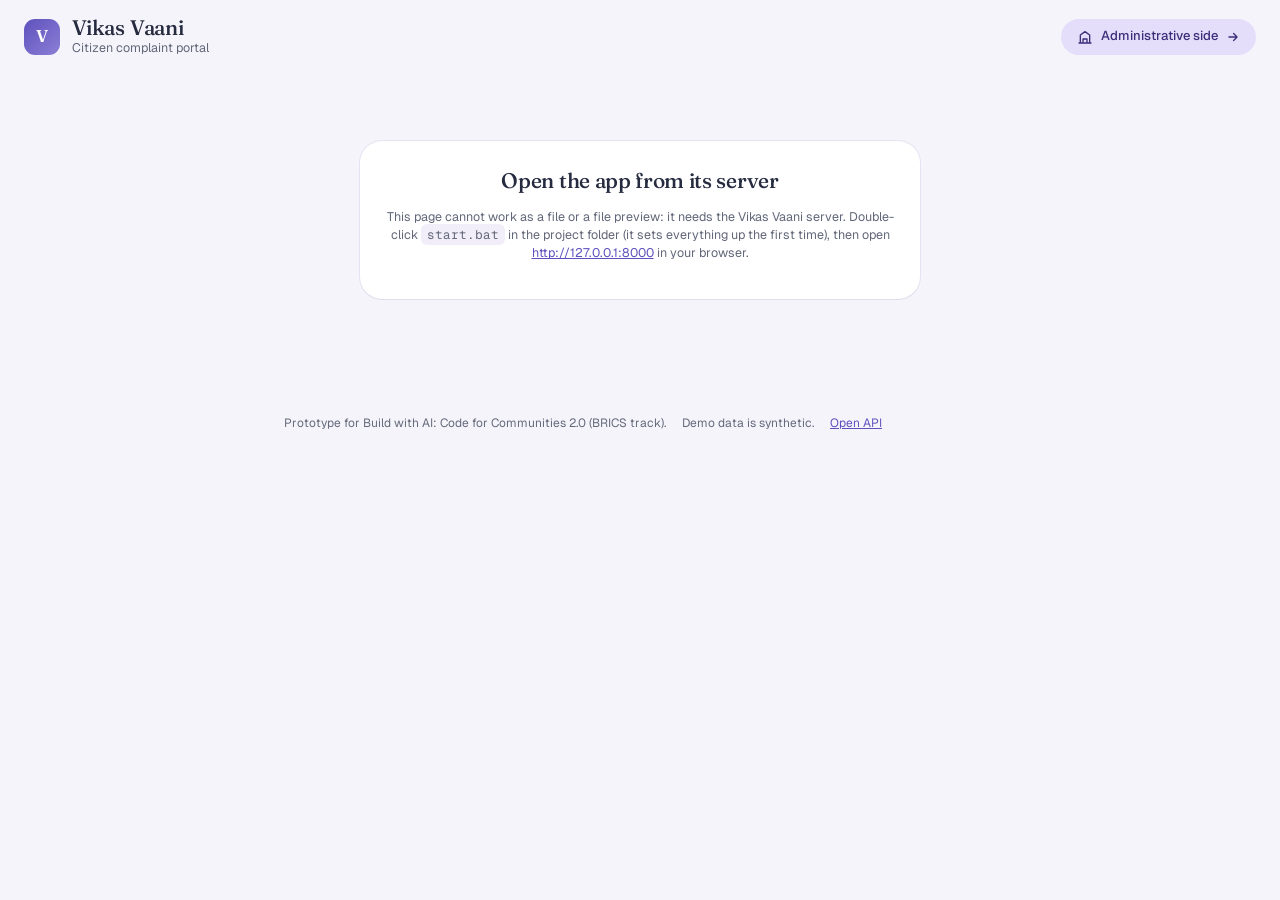
==== commit 387c0d1e: "Polish: security hardening, accessibility, efficiency and tests Security - Security headers on every" ====
--- a/frontend/index.html
+++ b/frontend/index.html
@@ -8,6 +8,7 @@
 <link rel="preconnect" href="https://fonts.googleapis.com">
 <link rel="preconnect" href="https://fonts.gstatic.com" crossorigin>
 <link rel="stylesheet" href="https://fonts.googleapis.com/css2?family=Fraunces:opsz,wght@9..144,400;9..144,500;9..144,600&family=Geist:wght@400;500;600&family=Geist+Mono:wght@500&family=Noto+Sans+Devanagari:wght@400;500&display=swap">
+<link rel="icon" href="data:image/svg+xml,%3Csvg xmlns=%27http://www.w3.org/2000/svg%27 viewBox=%270 0 32 32%27%3E%3Crect width=%2732%27 height=%2732%27 rx=%279%27 fill=%27%235E51BD%27/%3E%3Ctext x=%2716%27 y=%2722%27 font-size=%2718%27 text-anchor=%27middle%27 fill=%27white%27 font-family=%27Georgia%27%3EV%3C/text%3E%3C/svg%3E">
 <link rel="stylesheet" href="app.css">
 <style>
 .wrap{max-width:760px;margin:0 auto;padding:8px 24px 56px}
@@ -42,7 +43,23 @@
 @keyframes blink{50%{opacity:.3}}
 .voicechip{display:inline-flex;align-items:center;gap:8px;margin-top:10px;background:var(--sel);color:var(--selText);border-radius:999px;padding:6px 8px 6px 12px;font-size:12.5px}
 .voicechip button{border:0;background:none;width:22px;height:22px;border-radius:999px;color:var(--selText)}
-.locrow{display:flex;align-items:center;gap:12px;flex-wrap:wrap}
+.locrow{display:flex;align-items:center;gap:10px;flex-wrap:wrap}
+.or{font-size:12.5px;color:var(--faint)}
+.locsearch{display:flex;gap:8px;flex:1;min-width:240px}
+.locsearch input{flex:1;min-width:0;height:40px;border:0;border-radius:12px;background:var(--inset);padding:0 14px;font-size:14px}
+.linkbtn{border:0;background:none;color:var(--periDeep);font-size:13px;padding:0;text-decoration:underline;text-underline-offset:3px}
+.locmap{position:relative;margin-top:10px;border-radius:14px;overflow:hidden;box-shadow:0 0 0 1px var(--line)}
+#locMap{height:260px}
+.maphint{position:absolute;left:10px;bottom:10px;z-index:500;background:rgba(255,255,255,.95);border-radius:8px;padding:4px 8px;font-size:11.5px;color:var(--muted)}
+.airow{display:flex;align-items:center;gap:10px;flex-wrap:wrap;margin-top:10px}
+.aibtn{border:0;height:36px;border-radius:999px;padding:0 14px;font-size:13px;font-weight:500;color:#fff;background:linear-gradient(135deg,#5E51BD,#6C5FC7)}
+.aibtn:disabled{opacity:.6}
+.aicard{margin-top:10px;background:linear-gradient(180deg,#F4F1FE,#FBFAFF);box-shadow:0 0 0 1px #E1DAFB;border-radius:14px;padding:14px 16px;font-size:13.5px}
+.aicard .tag{font-size:11px;font-weight:600;color:var(--selText);letter-spacing:.02em}
+.aicard dl{display:grid;grid-template-columns:auto 1fr;gap:6px 14px;margin:10px 0 0}
+.aicard dt{color:var(--muted)}
+.aicard dd{margin:0}
+.aicard .applied{color:var(--mint);font-size:12px;margin-top:8px}
 .locstate{font-size:13px;color:var(--muted)}
 .locstate.ok{color:var(--mint)}
 .submit{margin-top:26px;display:flex;align-items:center;gap:14px;flex-wrap:wrap}
@@ -153,13 +170,26 @@
           <button type="button" class="mic" id="mic" hidden aria-label="Record a voice note"><svg width="15" height="15" viewBox="0 0 24 24" fill="none" stroke="currentColor" stroke-width="2" stroke-linecap="round" stroke-linejoin="round" aria-hidden="true"><rect x="9" y="3" width="6" height="11" rx="3"/><path d="M5 11a7 7 0 0 0 14 0M12 18v3"/></svg><span>Voice</span></button>
         </div>
         <div class="voicechip" id="voiceChip" hidden><span id="voiceLabel">Voice note attached</span><button type="button" id="voiceDrop" aria-label="Remove voice note">✕</button></div>
+        <div class="airow"><button type="button" class="aibtn" id="aiCheck"><span aria-hidden="true">✨ </span>Check with AI</button>
+          <span class="sub" id="aiHint">Reads your complaint, detects the problem and place, and fills the form.</span></div>
+        <div class="aicard" id="aiCard" hidden aria-live="polite"></div>
       </div>
       <div class="field">
-        <div class="lbl"><span class="num">4</span>Location <small>optional, helps pinpoint the exact spot</small></div>
+        <div class="lbl"><span class="num">4</span>Exact location <small>optional, helps officials find the spot</small></div>
         <div class="locrow">
           <button type="button" class="pill" id="locBtn"><svg width="15" height="15" viewBox="0 0 24 24" fill="none" stroke="currentColor" stroke-width="2" stroke-linecap="round" stroke-linejoin="round" aria-hidden="true"><path d="M12 22s7-6.5 7-12a7 7 0 0 0-14 0c0 5.5 7 12 7 12z"/><circle cx="12" cy="10" r="2.5"/></svg>Use my current location</button>
+          <span class="or">or</span>
+          <div class="locsearch">
+            <label class="sr" for="locText">Type a place</label>
+            <input id="locText" maxlength="200" autocomplete="off" placeholder="Type a place: village, ward, street or landmark">
+            <button type="button" class="pill" id="locFind">Find</button>
+          </div>
+        </div>
+        <div class="locrow" style="margin-top:8px">
+          <button type="button" class="linkbtn" id="locPick">Pick the spot on a map</button>
           <span class="locstate" id="locState" aria-live="polite"></span>
         </div>
+        <div class="locmap" id="locMapWrap" hidden><div id="locMap"></div><span class="maphint">Drag the pin, or tap the map, to mark the exact spot.</span></div>
       </div>
       <div class="submit">
         <button type="submit" class="pill primary" id="submitBtn">Submit complaint</button>
@@ -174,7 +204,7 @@
     <h2>Complaint registered</h2>
     <div class="sub">Keep this tracking ID to follow what happens next.</div>
     <div class="ticket"><code id="ticketId"></code><button type="button" id="copyId">Copy</button></div>
-    <div class="ack" id="ackText"></div>
+    <div class="ack" id="ackText" role="status"></div>
     <div class="facts" id="facts"></div>
     <div class="actions">
       <button type="button" class="pill primary" id="trackThis">Track this complaint</button>
@@ -203,6 +233,7 @@
 
 <div class="toasts" id="toasts" aria-live="polite"></div>
 
+<script src="map.js"></script>
 <script>
 const $ = s => document.querySelector(s);
 const esc = t => String(t ?? '').replace(/[&<>"]/g, c => ({'&':'&amp;','<':'&lt;','>':'&gt;','"':'&quot;'}[c]));
@@ -233,7 +264,7 @@
 };
 const STATUS_STEPS = [['received','Received'],['forwarded','Forwarded to district'],['in_progress','Work in progress'],['resolved','Resolved']];
 
-const S = {packs:[], country:null, meta:{}, category:null, lat:null, lon:null, audio:null, mime:null, provider:'offline'};
+const S = {packs:[], country:null, meta:{}, category:null, lat:null, lon:null, locConf:null, audio:null, mime:null, provider:'offline'};
 
 /* ---------- country (locked once chosen) and area (remembered as the default) ---------- */
 const ORDER = ['BR', 'RU', 'IN', 'CN', 'ZA'];  // B-R-I-C-S
@@ -356,15 +387,82 @@
 });
 $('#voiceDrop').addEventListener('click', () => { S.audio = S.mime = null; $('#voiceChip').hidden = true; });
 
-/* ---------- location ---------- */
+/* ---------- location: GPS, a typed place, or a pin on the map ---------- */
+let CONFIG = null, LOCMAP = null;
+async function config(){ return CONFIG ||= await api('/config').catch(() => ({maps:{provider:'osm'}, ai:{enabled:false}})); }
+async function locMap(){
+  $('#locMapWrap').hidden = false;
+  if (!LOCMAP){
+    LOCMAP = await VVMap.create($('#locMap'), await config());
+    LOCMAP.onMapClick((lat, lon) => setPin(lat, lon, 'B', 'Pin placed on the map.'));
+  }
+  LOCMAP.resize();
+  return LOCMAP;
+}
+function locState(msg, ok){ const st = $('#locState'); st.className = 'locstate' + (ok ? ' ok' : ''); st.textContent = msg; }
+async function setPin(lat, lon, conf, msg){
+  S.lat = +lat.toFixed(5); S.lon = +lon.toFixed(5); S.locConf = conf;
+  const m = await locMap();
+  m.setMarker({lat:S.lat, lon:S.lon, draggable:true, onMove:(a, b) => { S.lat = +a.toFixed(5); S.lon = +b.toFixed(5); S.locConf = 'B'; locState('✓ Pin moved to the exact spot.', true); }});
+  locState('✓ ' + msg, true);
+}
+function areaCentre(){
+  const st = $('#stateSel').value, un = $('#unitSel').value, pilot = pilotFor(st);
+  const find = (pack, code) => S.meta[pack]?.units.find(u => u.admin_code === code)?.centroid;
+  return (un && pilot && find(pilot.pack_id, un)) || (st && find(S.country, st)) || null;
+}
 $('#locBtn').addEventListener('click', () => {
-  const st = $('#locState');
-  if (!navigator.geolocation){ st.textContent = 'Location is not available in this browser.'; return; }
-  st.className = 'locstate'; st.textContent = 'Finding you…';
-  navigator.geolocation.getCurrentPosition(p => {
-    S.lat = +p.coords.latitude.toFixed(5); S.lon = +p.coords.longitude.toFixed(5);
-    st.className = 'locstate ok'; st.textContent = '✓ Location added (' + S.lat.toFixed(3) + ', ' + S.lon.toFixed(3) + ')';
-  }, () => { st.textContent = 'Could not get your location. The place you chose is enough.'; }, {timeout:10000, maximumAge:600000});
+  if (!navigator.geolocation){ locState('Location is not available in this browser.'); return; }
+  locState('Finding you…');
+  navigator.geolocation.getCurrentPosition(p => setPin(p.coords.latitude, p.coords.longitude, 'A', 'Your current location is marked. Drag the pin if it is off.'),
+    () => locState('Could not get your location. Type a place or pick it on the map instead.'), {timeout:10000, maximumAge:600000});
+});
+async function findPlace(){
+  const q = $('#locText').value.trim();
+  if (q.length < 2) return locState('Type a village, ward, street or landmark first.');
+  const state = $('#stateSel').value, unit = $('#unitSel').value;
+  locState('Searching…');
+  try {
+    const hit = await api('/geocode?' + new URLSearchParams({q, pack:S.country, ...(unit || state ? {admin_code:unit || state} : {})}));
+    await setPin(hit.lat, hit.lon, 'B', 'Found: ' + hit.label.split(',').slice(0, 3).join(',') + '. Drag the pin to the exact spot.');
+    if (unit && hit.admin_code && hit.admin_code !== unit) locState('Found it in ' + hit.district + ', not in your chosen area. Check the pin, or keep your text as a description.');
+  } catch (e) {
+    locState(e.status === 404 ? 'Could not find that place. It will still be sent with your complaint; you can also pick the spot on the map.' : 'Search is unavailable right now (' + e.message + ').');
+  }
+}
+$('#locFind').addEventListener('click', findPlace);
+$('#locText').addEventListener('keydown', e => { if (e.key === 'Enter'){ e.preventDefault(); findPlace(); } });
+$('#locPick').addEventListener('click', async () => {
+  const m = await locMap(), c = areaCentre();
+  if (S.lat != null) m.center(S.lat, S.lon, 15);
+  else if (c) m.center(c.lat, c.lon, $('#unitSel').value ? 11 : 7);
+  locState('Tap the map where the problem is.');
+});
+function resetLocation(){
+  S.lat = S.lon = null; S.locConf = null; $('#locText').value = ''; locState('');
+  if (LOCMAP) LOCMAP.clearMarker(); $('#locMapWrap').hidden = true;
+}
+
+/* ---------- generative AI: read the draft before it is filed ---------- */
+$('#aiCheck').addEventListener('click', async () => {
+  const text = $('#desc').value.trim(), card = $('#aiCard'), btn = $('#aiCheck');
+  if (!text){ card.hidden = false; card.innerHTML = 'Write your complaint first, in any language.'; return; }
+  btn.disabled = true; btn.textContent = 'Reading…';
+  try {
+    const r = await api('/assist/understand', {method:'POST', headers:{'Content-Type':'application/json'}, body:JSON.stringify({text, pack:S.country})});
+    const applied = [];
+    if (!S.category && r.category && r.category !== 'other'){ S.category = r.category; renderCats(); applied.push('category'); }
+    if (!$('#locText').value.trim() && r.places && r.places.length){ $('#locText').value = r.places[0]; applied.push('place'); }
+    card.hidden = false;
+    card.innerHTML = '<span class="tag">' + (r.ai ? '✨ READ BY GEMINI' : 'QUICK CHECK (OFFLINE, ADD A GEMINI KEY FOR FULL AI)') + '</span><dl>' +
+      '<dt>Language</dt><dd>' + esc(r.lang_name) + '</dd>' +
+      '<dt>Problem</dt><dd>' + esc(SECTOR_LABEL[r.category] || r.category) + '</dd>' +
+      '<dt>Urgency</dt><dd>' + (r.urgency === 'high' ? '<b style="color:var(--rust)">Urgent: risk to health or safety</b>' : esc(r.urgency)) + '</dd>' +
+      (r.text_en && r.lang !== 'en' ? '<dt>In English</dt><dd>' + esc(r.text_en) + '</dd>' : '') +
+      (r.places && r.places.length ? '<dt>Place</dt><dd>' + esc(r.places.join(', ')) + '</dd>' : '') +
+      '</dl>' + (applied.length ? '<div class="applied">✓ Filled in the ' + applied.join(' and ') + ' for you. Change anything that is wrong.</div>' : '');
+  } catch (e) { card.hidden = false; card.textContent = 'Could not check right now (' + e.message + '). You can still submit.'; }
+  finally { btn.disabled = false; btn.innerHTML = '<span aria-hidden="true">✨ </span>Check with AI'; }
 });
 
 /* ---------- submit ---------- */
@@ -383,6 +481,7 @@
   try {
     const r = await api('/ingest', {method:'POST', headers:{'Content-Type':'application/json'}, body:JSON.stringify({
       text:text || null, audio_base64:S.audio, audio_mime:S.mime, sender_id:senderId(), lat:S.lat, lon:S.lon,
+      location_confidence:S.locConf || 'A', location_text:$('#locText').value.trim() || null,
       pack:S.country, admin_code:unit || state, category:S.category})});
     showDone(r);
   } catch (err) {
@@ -404,7 +503,7 @@
   try { await navigator.clipboard.writeText($('#ticketId').textContent); toast('Tracking ID copied.'); } catch (e) { toast('Select the ID to copy it.'); }
 });
 $('#another').addEventListener('click', () => {
-  $('#desc').value = ''; S.audio = S.mime = null; S.lat = S.lon = null; $('#voiceChip').hidden = true; $('#locState').textContent = '';
+  $('#desc').value = ''; S.audio = S.mime = null; resetLocation(); $('#voiceChip').hidden = true; $('#aiCard').hidden = true;
   S.category = null; renderCats(); showArea(true); $('#doneCard').hidden = true; $('#formCard').hidden = false; $('#desc').focus();
 });
 $('#trackThis').addEventListener('click', () => { $('#trackId').value = $('#ticketId').textContent; track(); $('#trackCard').scrollIntoView({behavior:'smooth'}); });
--- a/frontend/app.css
+++ b/frontend/app.css
@@ -1,8 +1,8 @@
 /* Shared tokens and components for the citizen portal (index.html) and the government dashboard (admin.html). */
 :root{
-  --bg:#F6F4FB; --tile:#FFFFFF; --inset:#F1EEF9; --line:#E7E2F2; --text:#262B40; --muted:#626879; --faint:#8C90A0;
+  --bg:#F6F4FB; --tile:#FFFFFF; --inset:#F1EEF9; --line:#E7E2F2; --text:#262B40; --muted:#626879; --faint:#646A7B;
   --sel:#E4DEFA; --selText:#3B2F7A; --peri:#8B7FD6; --periDeep:#5E51BD; --lilac:#CFC6FA;
-  --coral:#C2584A; --peach:#FFB4A2; --peachBg:#FFEDE6; --rust:#8A3B22; --mint:#2E8B63; --mintBg:#E3F3EA;
+  --coral:#B04535; --peach:#FFB4A2; --peachBg:#FFEDE6; --rust:#8A3B22; --mint:#1F7050; --mintBg:#E3F3EA;
   --sea:#E9EEF7; --land:#F7F5FC; --landLine:#CFC8E3;
   --sans: Geist, "Noto Sans", "Noto Sans Devanagari", "Noto Sans SC", system-ui, sans-serif;
   --serif: Fraunces, "Noto Serif", Georgia, serif;
@@ -62,6 +62,17 @@
 .toast.out{opacity:0;transform:translateY(8px);transition:.3s}
 @keyframes tin{from{opacity:0;transform:translateY(10px)}}
 
+/* map pieces shared by both pages and both map providers (map.js) */
+.vv-pin{background:none;border:0}
+.pin{position:absolute;transform:translate(-50%,-100%);min-width:26px;height:26px;border-radius:999px 999px 999px 4px;border:2px solid #fff;background:#6C5FC7;color:#fff;font:600 11.5px/1 var(--sans);display:grid;place-items:center;padding:0 6px;box-shadow:0 3px 8px rgba(38,43,64,.3);cursor:pointer;white-space:nowrap}
+.pin.top{background:var(--coral)}
+.pin.on{background:var(--selText);transform:translate(-50%,-100%) scale(1.2);z-index:2}
+.dropper{position:absolute;width:26px;height:26px;transform:translate(-50%,-100%) rotate(-45deg);transform-origin:center;border-radius:50% 50% 50% 0;background:var(--coral);border:3px solid #fff;box-shadow:0 3px 10px rgba(38,43,64,.35);margin-top:-6px}
+.vv-tip{background:#262B40!important;color:#fff!important;border:0!important;border-radius:10px!important;padding:7px 10px!important;font:12px/1.35 var(--sans)!important;box-shadow:0 6px 18px rgba(38,43,64,.25)!important;max-width:260px;white-space:normal!important}
+.vv-tip::before{display:none}
+.vv-gtip{position:absolute;display:none;pointer-events:none;z-index:5}
+.leaflet-container{font-family:var(--sans);background:#EEF1F4}
+
 /* country picker (both pages) */
 .picker{max-width:1040px;margin:0 auto;padding:24px 24px 48px}
 .picker h1{font-size:clamp(28px,4vw,40px);line-height:1.1}
